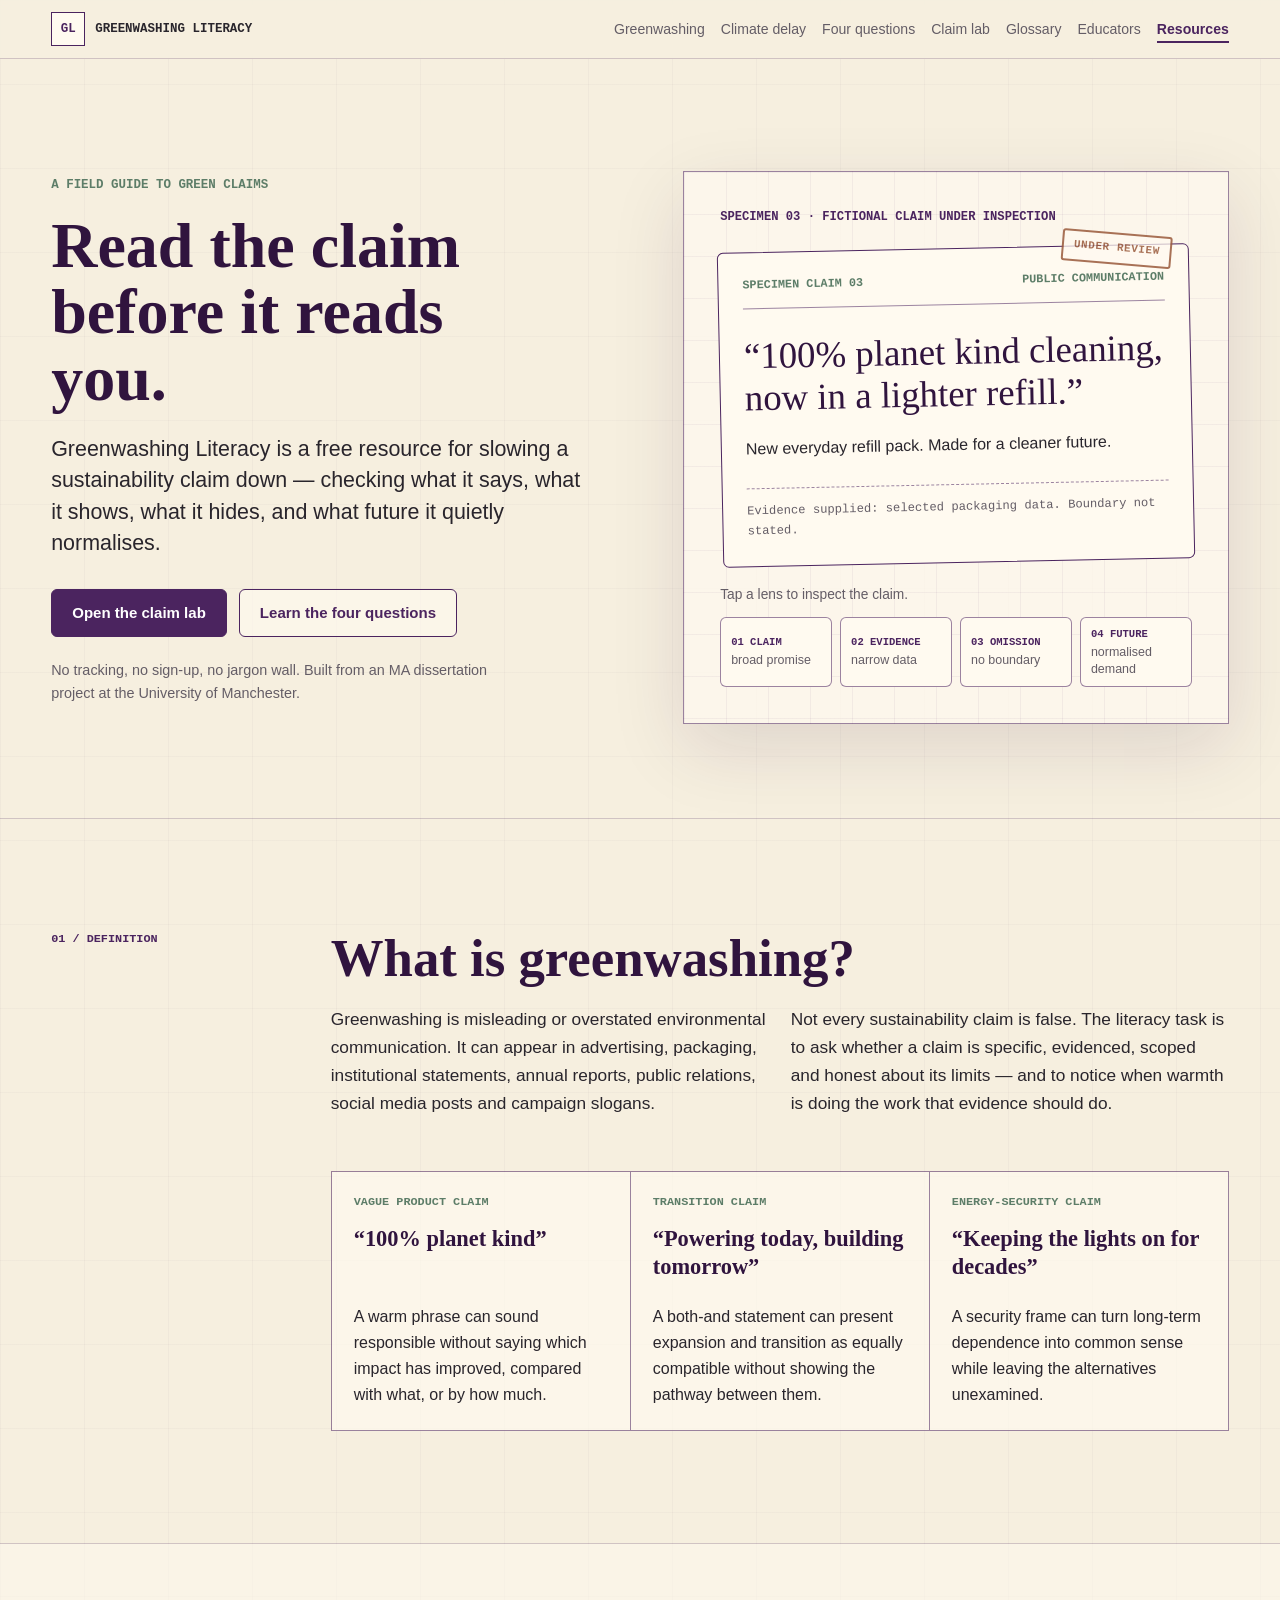
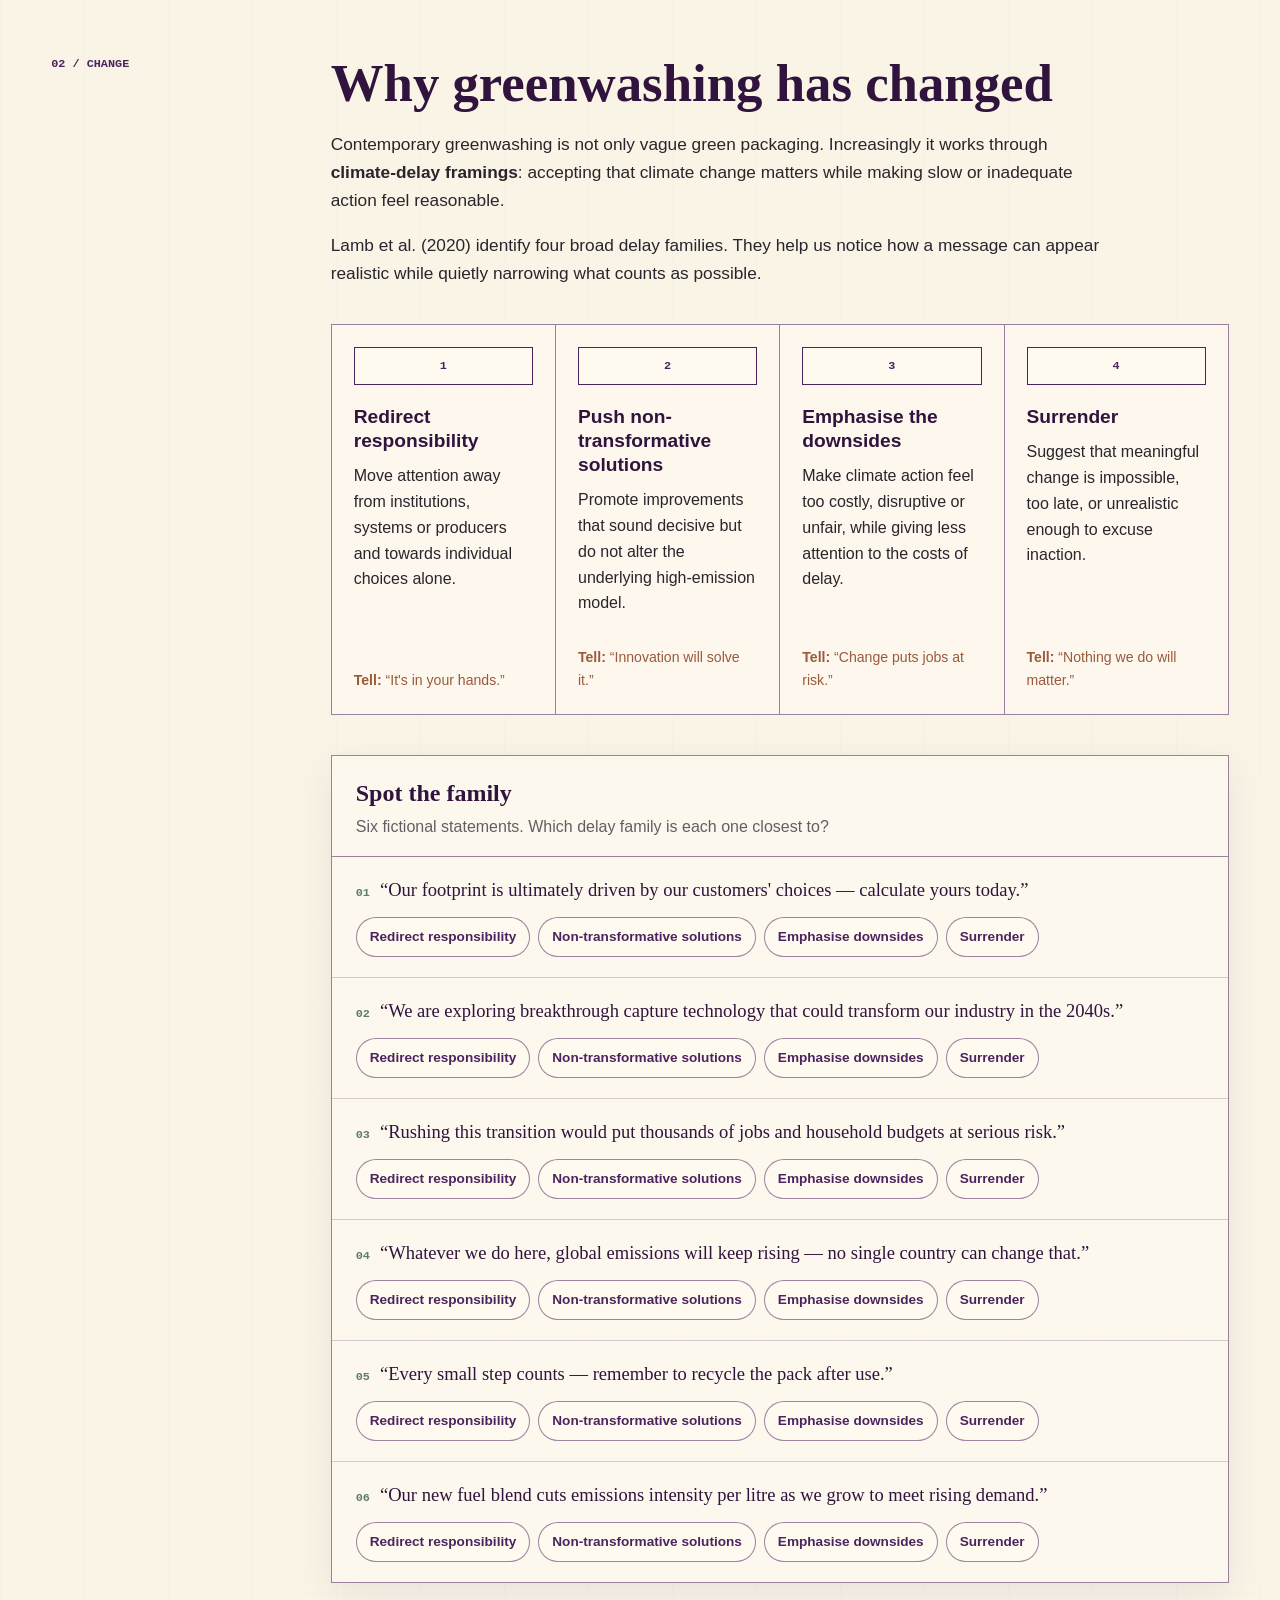
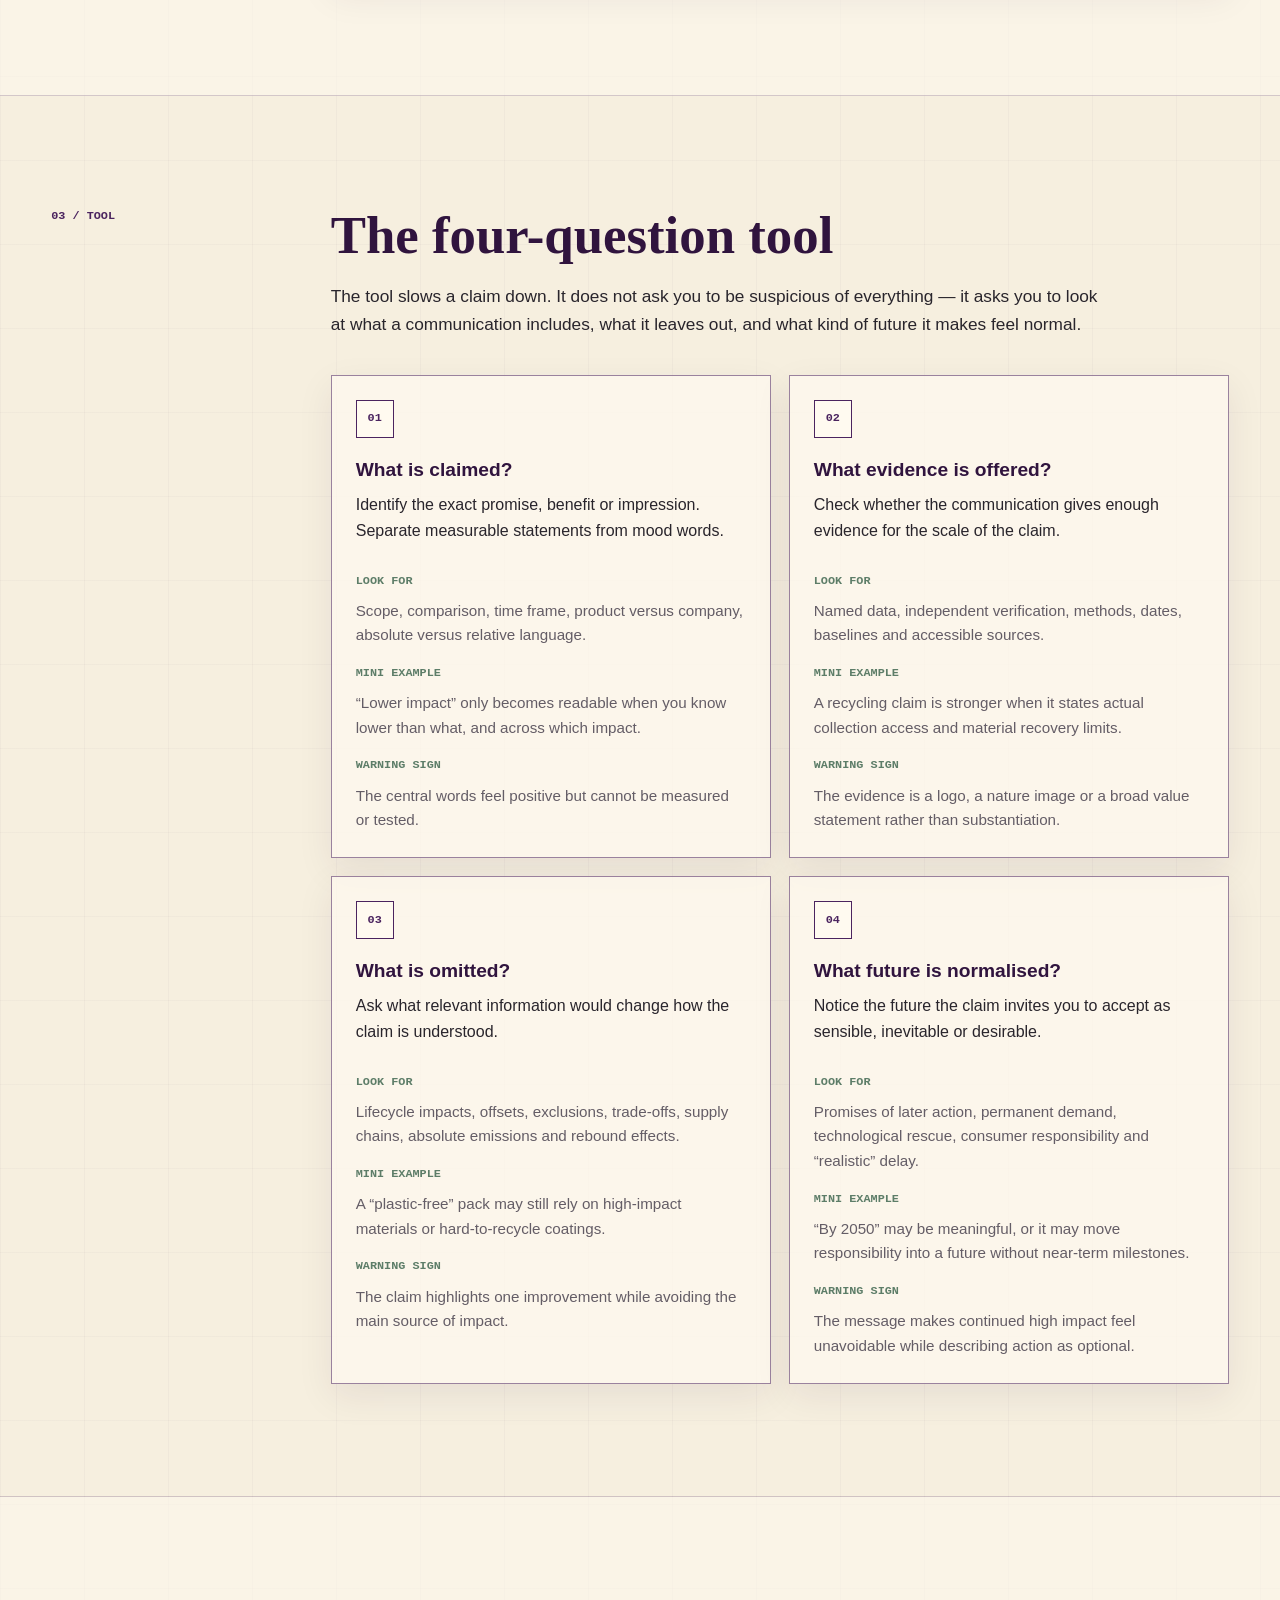
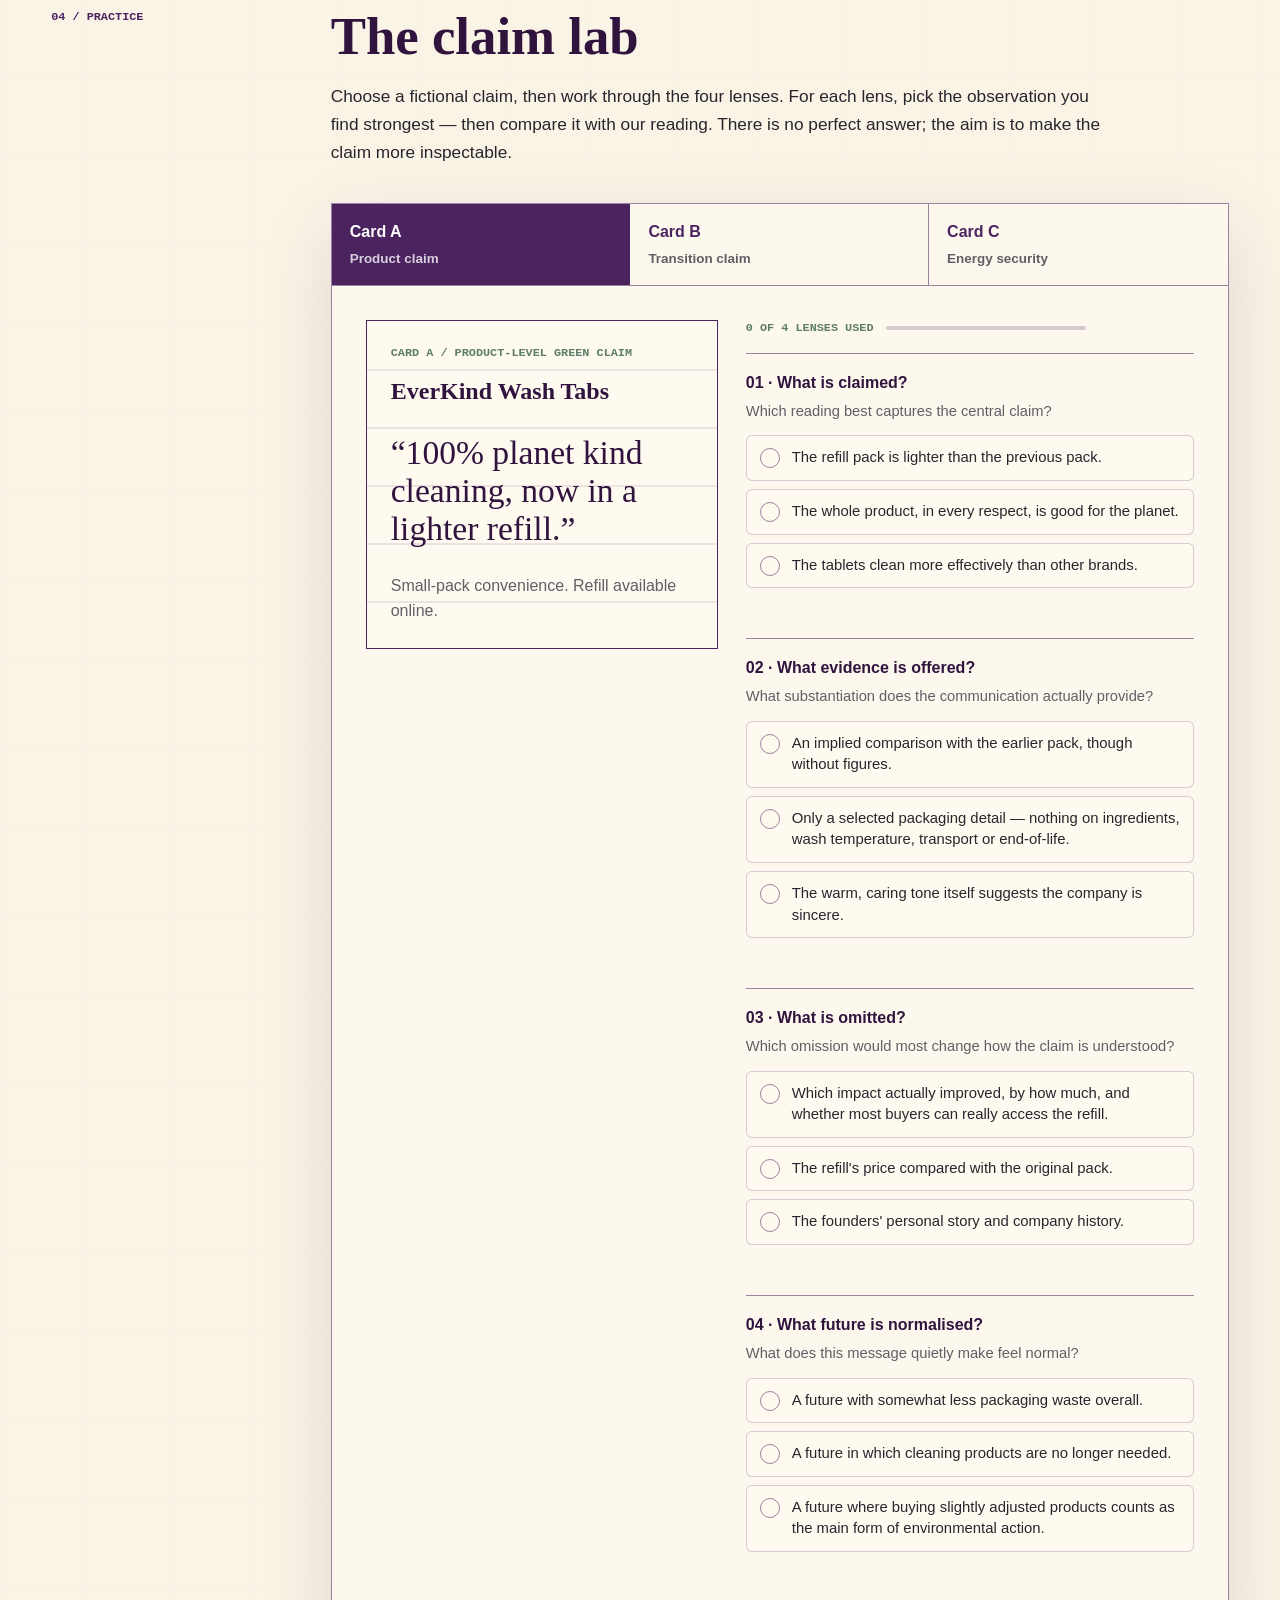
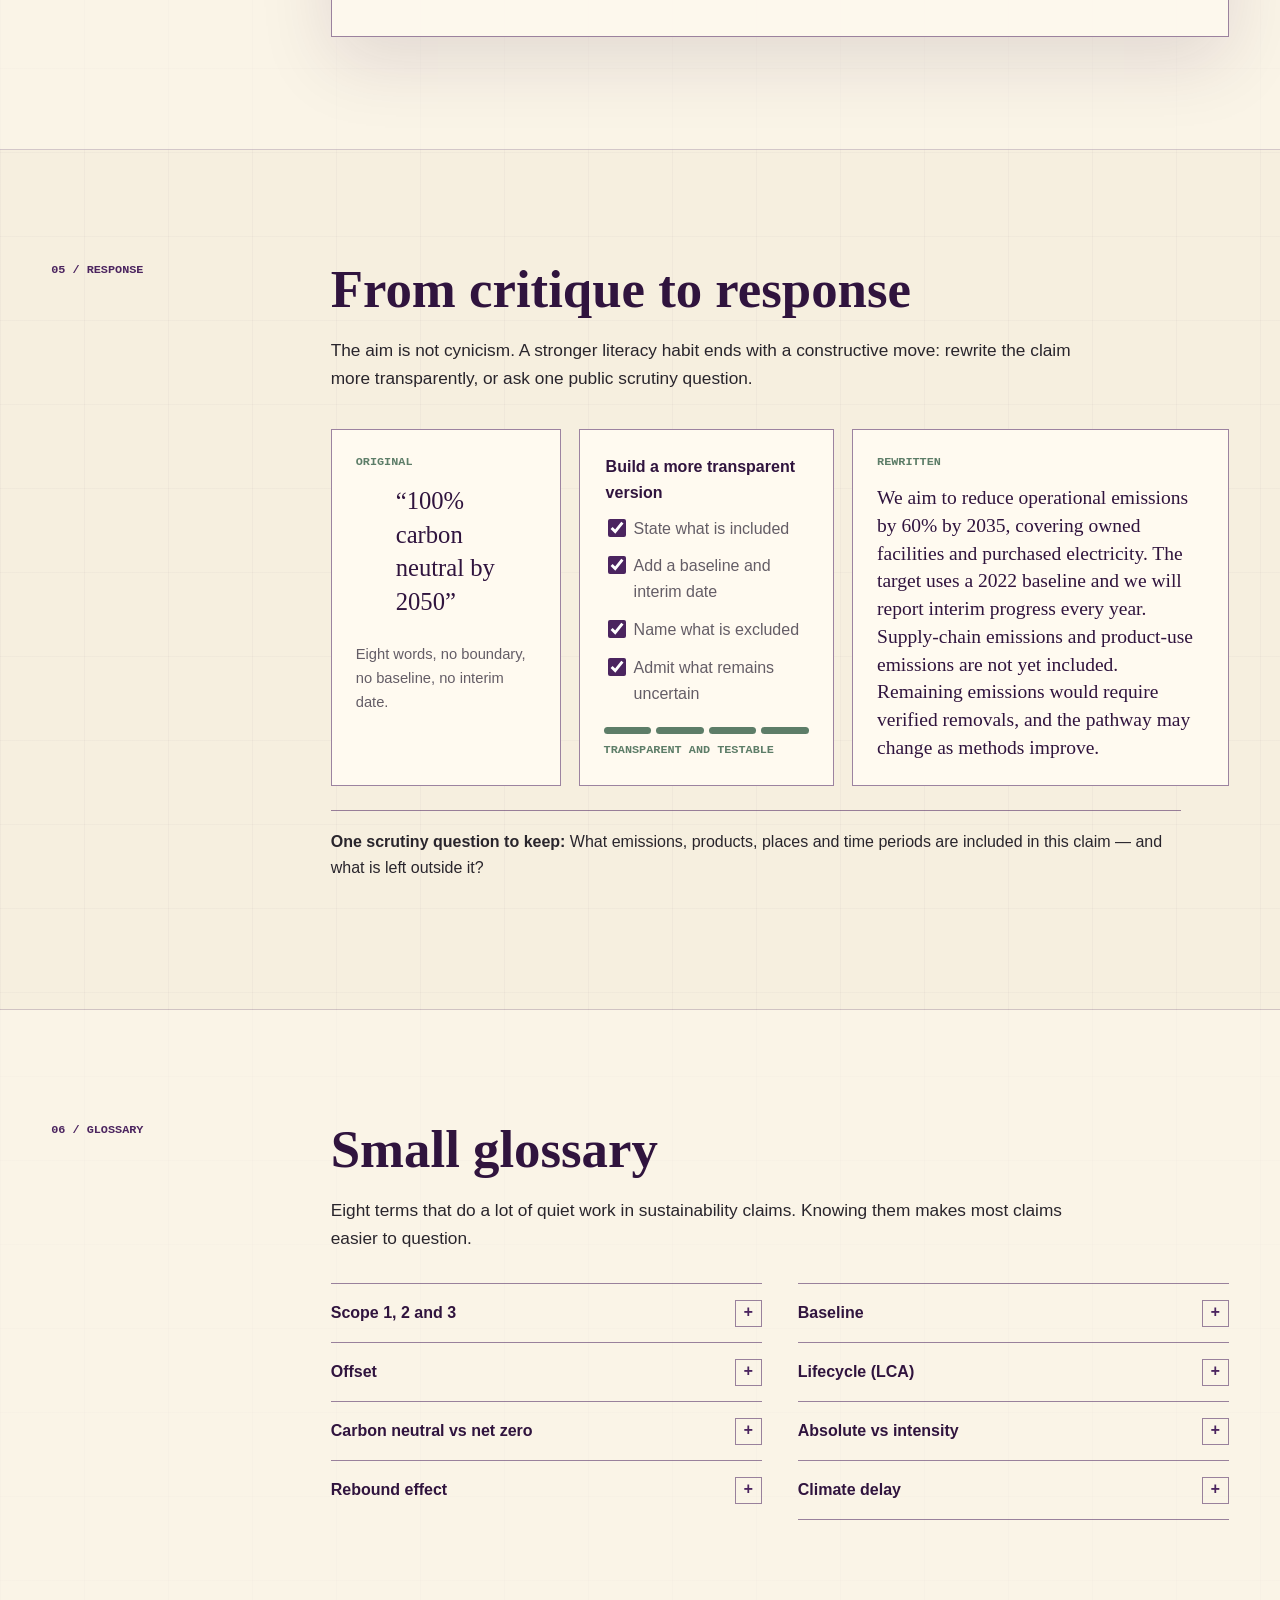
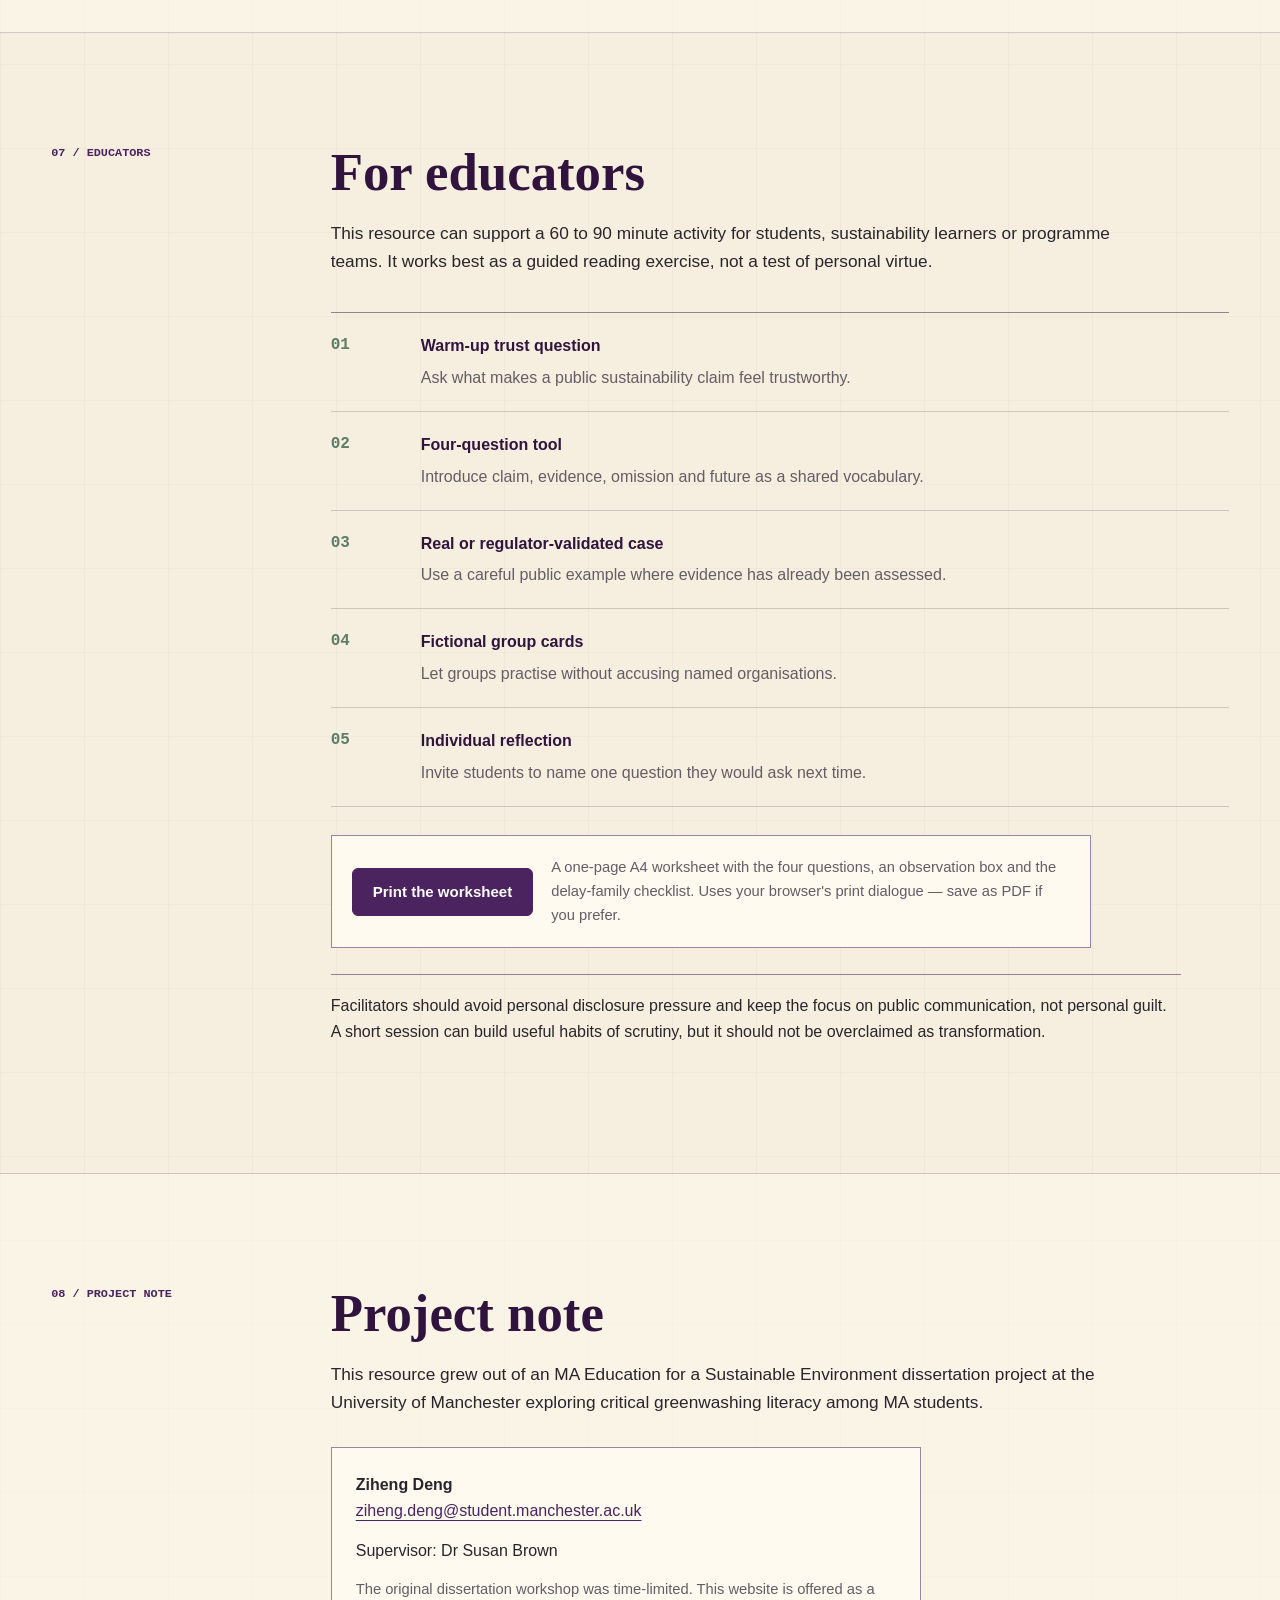
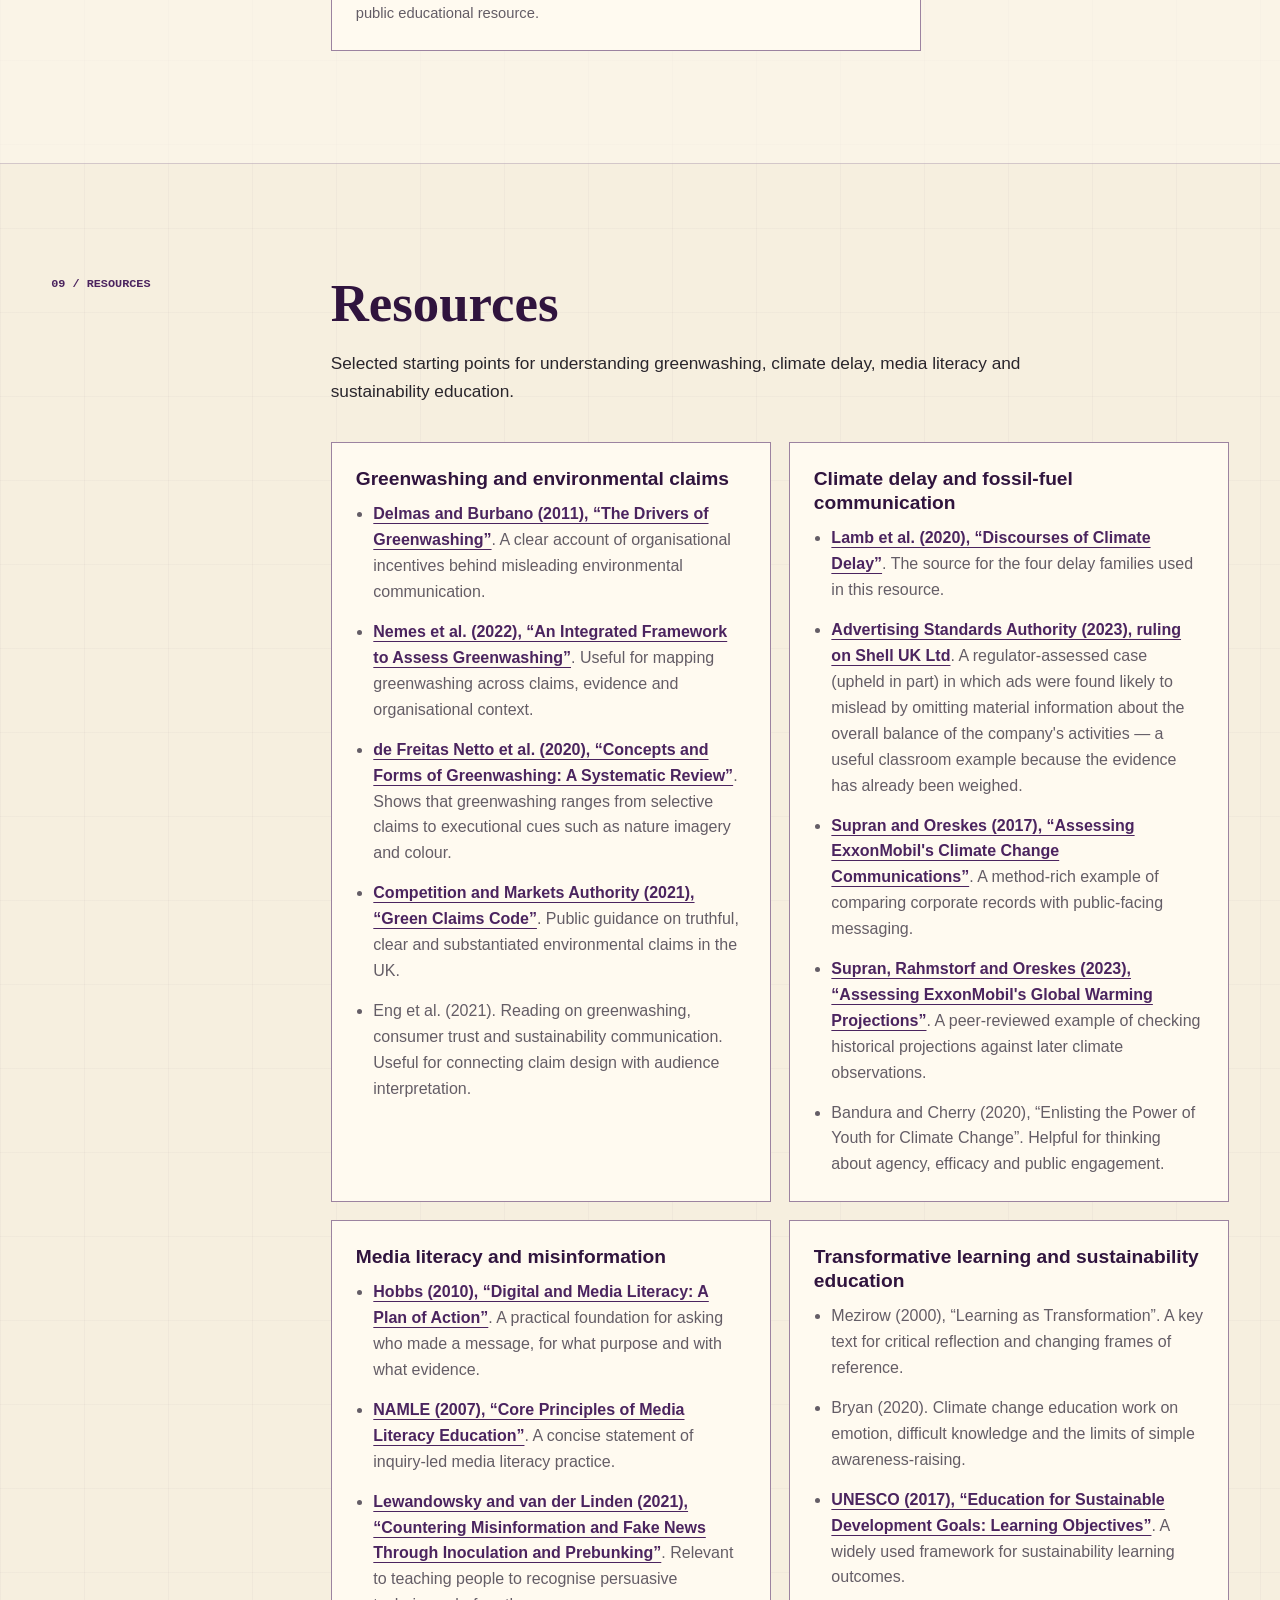
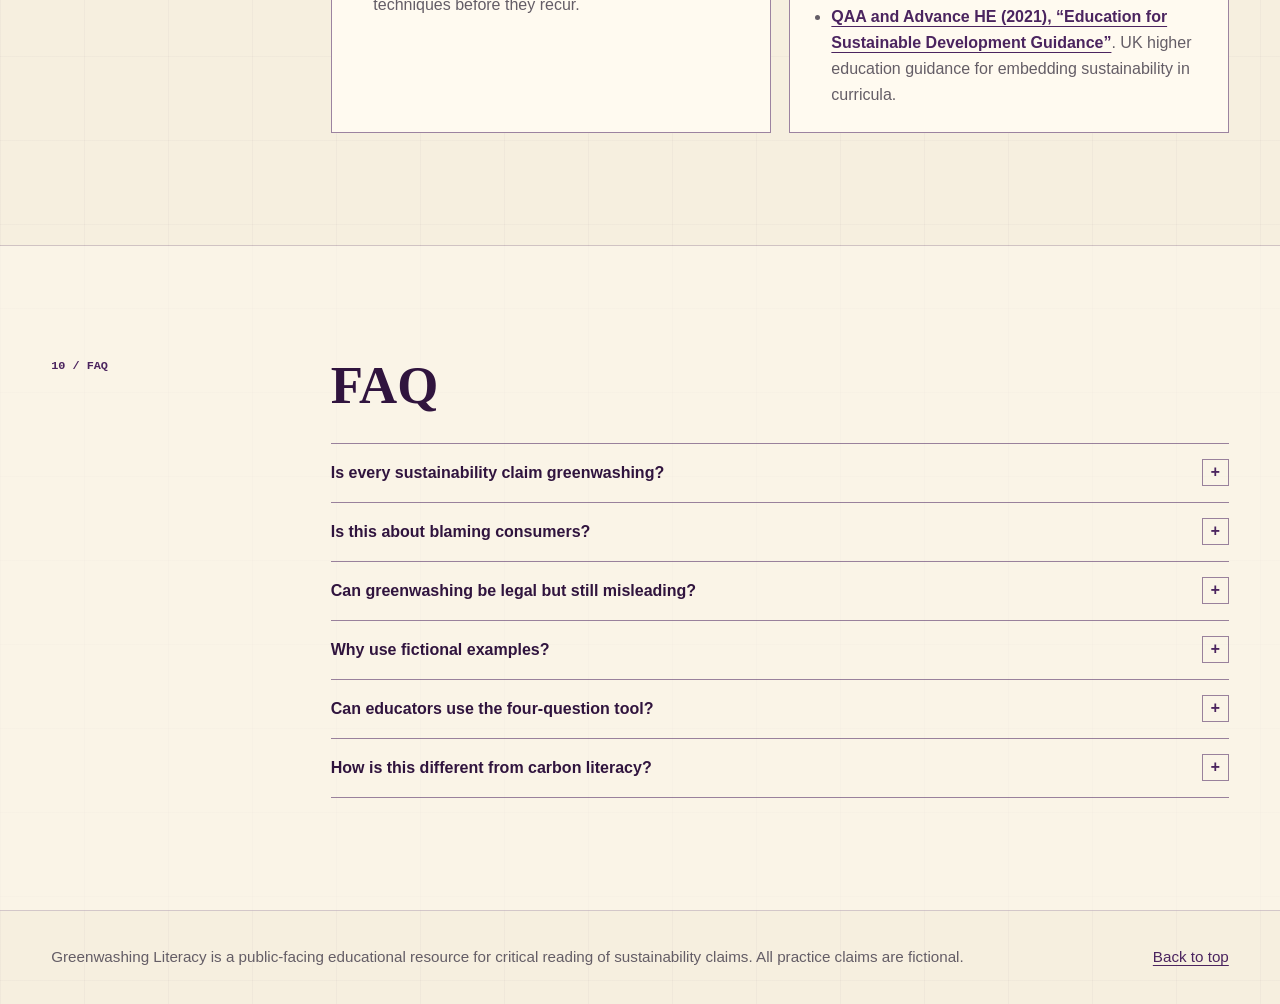
==== index.html @ 82f4976c "Fix workshop list layout; add ASA Shell case and review to resources; dissertation alignment notes" ====
<!DOCTYPE html>
<html lang="en-GB">
<head>
  <meta charset="utf-8">
  <meta name="viewport" content="width=device-width, initial-scale=1">
  <meta name="description" content="Greenwashing Literacy is a free educational resource for reading sustainability claims, climate-delay framings and green communication more critically.">
  <meta property="og:title" content="Greenwashing Literacy">
  <meta property="og:description" content="A practical way to read sustainability claims before they read you.">
  <meta property="og:type" content="website">
  <meta property="og:url" content="https://greenwashingliteracy.com">
  <meta name="theme-color" content="#f6efdf">
  <title>Greenwashing Literacy — read sustainability claims critically</title>
  <link rel="icon" href="data:image/svg+xml,%3Csvg xmlns=%22http://www.w3.org/2000/svg%22 viewBox=%220 0 64 64%22%3E%3Crect width=%2264%22 height=%2264%22 fill=%22%23fffaf0%22/%3E%3Crect x=%228%22 y=%228%22 width=%2248%22 height=%2248%22 fill=%22none%22 stroke=%22%234b245f%22 stroke-width=%224%22/%3E%3Ctext x=%2216%22 y=%2239%22 font-family=%22monospace%22 font-size=%2218%22 font-weight=%22700%22 fill=%22%234b245f%22%3EGL%3C/text%3E%3C/svg%3E">
  <link rel="stylesheet" href="styles.css?v=5">
  <script type="application/ld+json">
  {
    "@context": "https://schema.org",
    "@type": "WebSite",
    "name": "Greenwashing Literacy",
    "url": "https://greenwashingliteracy.com",
    "description": "A free educational resource for reading sustainability claims, climate-delay framings and green communication more critically.",
    "inLanguage": "en-GB"
  }
  </script>
</head>
<body>
  <a class="skip-link" href="#main">Skip to content</a>

  <header class="site-header" aria-label="Site header">
    <a class="brand" href="#top" aria-label="Greenwashing Literacy home">
      <span class="brand-mark" aria-hidden="true">GL</span>
      <span>Greenwashing Literacy</span>
    </a>
    <nav class="site-nav" aria-label="Primary navigation">
      <a href="#greenwashing" data-nav="greenwashing">Greenwashing</a>
      <a href="#delay" data-nav="delay">Climate delay</a>
      <a href="#tool" data-nav="tool">Four questions</a>
      <a href="#claim-lab" data-nav="claim-lab">Claim lab</a>
      <a href="#glossary" data-nav="glossary">Glossary</a>
      <a href="#educators" data-nav="educators">Educators</a>
      <a href="#resources" data-nav="resources">Resources</a>
    </nav>
  </header>

  <main id="main">

    <!-- ============ HERO ============ -->
    <section class="hero section-band" id="top" aria-labelledby="hero-title">
      <div class="hero-copy">
        <p class="hero-kicker">A field guide to green claims</p>
        <h1 id="hero-title">Read the claim before it reads you.</h1>
        <p class="hero-subheading">Greenwashing Literacy is a free resource for slowing a sustainability claim down — checking what it says, what it shows, what it hides, and what future it quietly normalises.</p>
        <div class="hero-actions" aria-label="Main actions">
          <a class="button button-primary" href="#claim-lab">Open the claim lab</a>
          <a class="button button-secondary" href="#tool">Learn the four questions</a>
        </div>
        <p class="hero-footnote">No tracking, no sign-up, no jargon wall. Built from an MA dissertation project at the University of Manchester.</p>
      </div>

      <figure class="evidence-desk" aria-labelledby="hero-visual-title">
        <figcaption id="hero-visual-title">Specimen 03 · fictional claim under inspection</figcaption>
        <div class="claim-specimen hero-specimen">
          <div class="specimen-topline">
            <span>Specimen claim 03</span>
            <span>Public communication</span>
          </div>
          <blockquote>&ldquo;<span class="spec-part" data-part="claim">100% planet kind</span> cleaning, now in a <span class="spec-part" data-part="evidence">lighter refill</span>.&rdquo;</blockquote>
          <p>New everyday refill pack. <span class="spec-part" data-part="future">Made for a cleaner future.</span></p>
          <div class="specimen-note"><span class="spec-part" data-part="omission">Evidence supplied: selected packaging data. Boundary not stated.</span></div>
          <span class="specimen-stamp" aria-hidden="true">Under review</span>
        </div>
        <div class="annotation-tray" role="group" aria-label="Inspect the specimen with the four lenses">
          <p class="tray-hint" id="tray-hint" aria-live="polite">Tap a lens to inspect the claim.</p>
          <div class="annotation-chips">
            <button type="button" class="chip chip-claim" data-lens="claim" aria-pressed="false"><span>01 Claim</span>broad promise</button>
            <button type="button" class="chip chip-evidence" data-lens="evidence" aria-pressed="false"><span>02 Evidence</span>narrow data</button>
            <button type="button" class="chip chip-omission" data-lens="omission" aria-pressed="false"><span>03 Omission</span>no boundary</button>
            <button type="button" class="chip chip-future" data-lens="future" aria-pressed="false"><span>04 Future</span>normalised demand</button>
          </div>
        </div>
      </figure>
    </section>

    <!-- ============ 01 DEFINITION ============ -->
    <section class="section-band" id="greenwashing" aria-labelledby="greenwashing-title">
      <div class="section-layout">
        <div class="section-kicker">01 / Definition</div>
        <div class="section-content">
          <h2 id="greenwashing-title" class="reveal">What is greenwashing?</h2>
          <div class="lead-grid reveal">
            <p>Greenwashing is misleading or overstated environmental communication. It can appear in advertising, packaging, institutional statements, annual reports, public relations, social media posts and campaign slogans.</p>
            <p>Not every sustainability claim is false. The literacy task is to ask whether a claim is specific, evidenced, scoped and honest about its limits — and to notice when warmth is doing the work that evidence should do.</p>
          </div>

          <div class="example-table reveal" aria-label="Short examples of sustainability claim types">
            <article>
              <p class="mono-label">Vague product claim</p>
              <h3>&ldquo;100% planet kind&rdquo;</h3>
              <p>A warm phrase can sound responsible without saying which impact has improved, compared with what, or by how much.</p>
            </article>
            <article>
              <p class="mono-label">Transition claim</p>
              <h3>&ldquo;Powering today, building tomorrow&rdquo;</h3>
              <p>A both-and statement can present expansion and transition as equally compatible without showing the pathway between them.</p>
            </article>
            <article>
              <p class="mono-label">Energy-security claim</p>
              <h3>&ldquo;Keeping the lights on for decades&rdquo;</h3>
              <p>A security frame can turn long-term dependence into common sense while leaving the alternatives unexamined.</p>
            </article>
          </div>
        </div>
      </div>
    </section>

    <!-- ============ 02 CLIMATE DELAY ============ -->
    <section class="section-band section-tinted" id="delay" aria-labelledby="delay-title">
      <div class="section-layout">
        <div class="section-kicker">02 / Change</div>
        <div class="section-content">
          <h2 id="delay-title" class="reveal">Why greenwashing has changed</h2>
          <p class="section-intro reveal">Contemporary greenwashing is not only vague green packaging. Increasingly it works through <strong>climate-delay framings</strong>: accepting that climate change matters while making slow or inadequate action feel reasonable.</p>
          <p class="section-intro reveal">Lamb et al. (2020) identify four broad delay families. They help us notice how a message can appear realistic while quietly narrowing what counts as possible.</p>

          <div class="delay-board reveal" aria-label="Four climate-delay families">
            <article>
              <span class="matrix-number">1</span>
              <h3>Redirect responsibility</h3>
              <p>Move attention away from institutions, systems or producers and towards individual choices alone.</p>
              <p class="delay-tell"><strong>Tell:</strong> &ldquo;It's in your hands.&rdquo;</p>
            </article>
            <article>
              <span class="matrix-number">2</span>
              <h3>Push non-transformative solutions</h3>
              <p>Promote improvements that sound decisive but do not alter the underlying high-emission model.</p>
              <p class="delay-tell"><strong>Tell:</strong> &ldquo;Innovation will solve it.&rdquo;</p>
            </article>
            <article>
              <span class="matrix-number">3</span>
              <h3>Emphasise the downsides</h3>
              <p>Make climate action feel too costly, disruptive or unfair, while giving less attention to the costs of delay.</p>
              <p class="delay-tell"><strong>Tell:</strong> &ldquo;Change puts jobs at risk.&rdquo;</p>
            </article>
            <article>
              <span class="matrix-number">4</span>
              <h3>Surrender</h3>
              <p>Suggest that meaningful change is impossible, too late, or unrealistic enough to excuse inaction.</p>
              <p class="delay-tell"><strong>Tell:</strong> &ldquo;Nothing we do will matter.&rdquo;</p>
            </article>
          </div>

          <div class="quiz-shell reveal" id="delay-quiz" aria-labelledby="quiz-title">
            <div class="quiz-head">
              <h3 id="quiz-title">Spot the family</h3>
              <p>Six fictional statements. Which delay family is each one closest to? <span class="quiz-score" data-quiz-score aria-live="polite"></span></p>
            </div>
            <div data-quiz-body></div>
          </div>
        </div>
      </div>
    </section>

    <!-- ============ 03 THE TOOL ============ -->
    <section class="section-band" id="tool" aria-labelledby="tool-title">
      <div class="section-layout">
        <div class="section-kicker">03 / Tool</div>
        <div class="section-content">
          <h2 id="tool-title" class="reveal">The four-question tool</h2>
          <p class="section-intro reveal">The tool slows a claim down. It does not ask you to be suspicious of everything — it asks you to look at what a communication includes, what it leaves out, and what kind of future it makes feel normal.</p>

          <div class="tool-board reveal">
            <article class="tool-card">
              <div class="tool-index">01</div>
              <h3>What is claimed?</h3>
              <p>Identify the exact promise, benefit or impression. Separate measurable statements from mood words.</p>
              <dl>
                <dt>Look for</dt>
                <dd>Scope, comparison, time frame, product versus company, absolute versus relative language.</dd>
                <dt>Mini example</dt>
                <dd>&ldquo;Lower impact&rdquo; only becomes readable when you know lower than what, and across which impact.</dd>
                <dt>Warning sign</dt>
                <dd>The central words feel positive but cannot be measured or tested.</dd>
              </dl>
            </article>
            <article class="tool-card">
              <div class="tool-index">02</div>
              <h3>What evidence is offered?</h3>
              <p>Check whether the communication gives enough evidence for the scale of the claim.</p>
              <dl>
                <dt>Look for</dt>
                <dd>Named data, independent verification, methods, dates, baselines and accessible sources.</dd>
                <dt>Mini example</dt>
                <dd>A recycling claim is stronger when it states actual collection access and material recovery limits.</dd>
                <dt>Warning sign</dt>
                <dd>The evidence is a logo, a nature image or a broad value statement rather than substantiation.</dd>
              </dl>
            </article>
            <article class="tool-card">
              <div class="tool-index">03</div>
              <h3>What is omitted?</h3>
              <p>Ask what relevant information would change how the claim is understood.</p>
              <dl>
                <dt>Look for</dt>
                <dd>Lifecycle impacts, offsets, exclusions, trade-offs, supply chains, absolute emissions and rebound effects.</dd>
                <dt>Mini example</dt>
                <dd>A &ldquo;plastic-free&rdquo; pack may still rely on high-impact materials or hard-to-recycle coatings.</dd>
                <dt>Warning sign</dt>
                <dd>The claim highlights one improvement while avoiding the main source of impact.</dd>
              </dl>
            </article>
            <article class="tool-card">
              <div class="tool-index">04</div>
              <h3>What future is normalised?</h3>
              <p>Notice the future the claim invites you to accept as sensible, inevitable or desirable.</p>
              <dl>
                <dt>Look for</dt>
                <dd>Promises of later action, permanent demand, technological rescue, consumer responsibility and &ldquo;realistic&rdquo; delay.</dd>
                <dt>Mini example</dt>
                <dd>&ldquo;By 2050&rdquo; may be meaningful, or it may move responsibility into a future without near-term milestones.</dd>
                <dt>Warning sign</dt>
                <dd>The message makes continued high impact feel unavoidable while describing action as optional.</dd>
              </dl>
            </article>
          </div>
        </div>
      </div>
    </section>

    <!-- ============ 04 CLAIM LAB ============ -->
    <section class="section-band section-tinted" id="claim-lab" aria-labelledby="lab-title">
      <div class="section-layout">
        <div class="section-kicker">04 / Practice</div>
        <div class="section-content">
          <h2 id="lab-title" class="reveal">The claim lab</h2>
          <p class="section-intro reveal">Choose a fictional claim, then work through the four lenses. For each lens, pick the observation you find strongest — then compare it with our reading. There is no perfect answer; the aim is to make the claim more inspectable.</p>

          <div class="lab-shell reveal" data-lab>
            <div class="lab-tabs" role="tablist" aria-label="Fictional claim cards" data-lab-tabs></div>
            <div data-lab-panels></div>
          </div>
          <noscript><p class="noscript-note">The interactive lab needs JavaScript. The four-question tool above works on any claim without it.</p></noscript>
        </div>
      </div>
    </section>

    <!-- ============ 05 RESPONSE ============ -->
    <section class="section-band" id="response" aria-labelledby="response-title">
      <div class="section-layout">
        <div class="section-kicker">05 / Response</div>
        <div class="section-content">
          <h2 id="response-title" class="reveal">From critique to response</h2>
          <p class="section-intro reveal">The aim is not cynicism. A stronger literacy habit ends with a constructive move: rewrite the claim more transparently, or ask one public scrutiny question.</p>

          <div class="rewrite-lab reveal">
            <div class="rewrite-original">
              <p class="mono-label">Original</p>
              <blockquote>&ldquo;100% carbon neutral by 2050&rdquo;</blockquote>
              <p class="small-text">Eight words, no boundary, no baseline, no interim date.</p>
            </div>
            <div class="rewrite-controls">
              <fieldset>
                <legend>Build a more transparent version</legend>
                <label><input type="checkbox" data-rewrite-part="scope" checked> State what is included</label>
                <label><input type="checkbox" data-rewrite-part="baseline" checked> Add a baseline and interim date</label>
                <label><input type="checkbox" data-rewrite-part="exclusions" checked> Name what is excluded</label>
                <label><input type="checkbox" data-rewrite-part="uncertainty" checked> Admit what remains uncertain</label>
              </fieldset>
              <div class="strength-meter" aria-hidden="true">
                <span data-meter-seg></span><span data-meter-seg></span><span data-meter-seg></span><span data-meter-seg></span>
              </div>
              <p class="strength-label" data-strength-label aria-live="polite"></p>
            </div>
            <div class="rewrite-output" aria-live="polite">
              <p class="mono-label">Rewritten</p>
              <p id="rewrite-output-text"></p>
            </div>
          </div>
          <p class="scrutiny-question reveal"><strong>One scrutiny question to keep:</strong> What emissions, products, places and time periods are included in this claim — and what is left outside it?</p>
        </div>
      </div>
    </section>

    <!-- ============ 06 GLOSSARY ============ -->
    <section class="section-band section-tinted" id="glossary" aria-labelledby="glossary-title">
      <div class="section-layout">
        <div class="section-kicker">06 / Glossary</div>
        <div class="section-content">
          <h2 id="glossary-title" class="reveal">Small glossary</h2>
          <p class="section-intro reveal">Eight terms that do a lot of quiet work in sustainability claims. Knowing them makes most claims easier to question.</p>
          <div class="glossary-grid reveal">
            <details>
              <summary>Scope 1, 2 and 3</summary>
              <p>Three boundaries for counting an organisation's emissions: direct emissions (1), purchased energy (2), and the value chain — suppliers, products in use, investments (3). Scope 3 is usually the largest and the most often excluded. Always ask which scopes a target covers.</p>
            </details>
            <details>
              <summary>Baseline</summary>
              <p>The reference year a reduction is measured against. &ldquo;50% less&rdquo; means little without one — a conveniently high baseline year can make modest progress look dramatic.</p>
            </details>
            <details>
              <summary>Offset</summary>
              <p>Paying for emission reductions or removals elsewhere — tree planting, renewable projects, capture — instead of reducing one's own emissions. Quality varies widely, and offsets inside a &ldquo;neutral&rdquo; claim often go unmentioned.</p>
            </details>
            <details>
              <summary>Lifecycle (LCA)</summary>
              <p>The full journey of a product: raw materials, manufacture, transport, use and disposal. A claim about one stage — say, packaging — may sit inside a lifecycle whose main impact lies elsewhere, such as the use phase.</p>
            </details>
            <details>
              <summary>Carbon neutral vs net zero</summary>
              <p>Often blurred. &ldquo;Carbon neutral&rdquo; frequently leans on offsets for a narrow boundary; &ldquo;net zero&rdquo; is meant to involve deep reductions first, with removals only for the residue. The words alone do not tell you which is happening.</p>
            </details>
            <details>
              <summary>Absolute vs intensity</summary>
              <p>An intensity measure (emissions per unit, per litre, per passenger) can fall while total emissions rise, if output grows. &ldquo;Cleaner than ever per product&rdquo; is compatible with a growing footprint.</p>
            </details>
            <details>
              <summary>Rebound effect</summary>
              <p>When an efficiency gain lowers cost and so increases consumption, eating part of the saving. Efficiency claims rarely mention it.</p>
            </details>
            <details>
              <summary>Climate delay</summary>
              <p>Discourse that accepts climate change is real while making inadequate action feel reasonable — by redirecting responsibility, pushing non-transformative fixes, stressing the downsides of action, or surrendering (Lamb et al., 2020).</p>
            </details>
          </div>
        </div>
      </div>
    </section>

    <!-- ============ 07 EDUCATORS ============ -->
    <section class="section-band" id="educators" aria-labelledby="educators-title">
      <div class="section-layout">
        <div class="section-kicker">07 / Educators</div>
        <div class="section-content">
          <h2 id="educators-title" class="reveal">For educators</h2>
          <p class="section-intro reveal">This resource can support a 60 to 90 minute activity for students, sustainability learners or programme teams. It works best as a guided reading exercise, not a test of personal virtue.</p>
          <ol class="workshop-list reveal">
            <li><span>Warm-up trust question</span><p>Ask what makes a public sustainability claim feel trustworthy.</p></li>
            <li><span>Four-question tool</span><p>Introduce claim, evidence, omission and future as a shared vocabulary.</p></li>
            <li><span>Real or regulator-validated case</span><p>Use a careful public example where evidence has already been assessed.</p></li>
            <li><span>Fictional group cards</span><p>Let groups practise without accusing named organisations.</p></li>
            <li><span>Individual reflection</span><p>Invite students to name one question they would ask next time.</p></li>
          </ol>
          <div class="educator-actions reveal">
            <button type="button" class="button button-primary" data-print-worksheet>Print the worksheet</button>
            <p class="small-text">A one-page A4 worksheet with the four questions, an observation box and the delay-family checklist. Uses your browser's print dialogue — save as PDF if you prefer.</p>
          </div>
          <p class="educator-note reveal">Facilitators should avoid personal disclosure pressure and keep the focus on public communication, not personal guilt. A short session can build useful habits of scrutiny, but it should not be overclaimed as transformation.</p>
        </div>
      </div>
    </section>

    <!-- ============ 08 PROJECT NOTE ============ -->
    <section class="section-band section-tinted" id="project-note" aria-labelledby="project-title">
      <div class="section-layout">
        <div class="section-kicker">08 / Project note</div>
        <div class="section-content">
          <h2 id="project-title" class="reveal">Project note</h2>
          <p class="section-intro reveal">This resource grew out of an MA Education for a Sustainable Environment dissertation project at the University of Manchester exploring critical greenwashing literacy among MA students.</p>
          <div class="project-card reveal" aria-label="Project contact">
            <p><strong>Ziheng Deng</strong><br><a href="mailto:ziheng.deng@student.manchester.ac.uk">ziheng.deng@student.manchester.ac.uk</a></p>
            <p>Supervisor: Dr Susan Brown</p>
            <p class="small-text">The original dissertation workshop was time-limited. This website is offered as a public educational resource.</p>
          </div>
        </div>
      </div>
    </section>

    <!-- ============ 09 RESOURCES ============ -->
    <section class="section-band" id="resources" aria-labelledby="resources-title">
      <div class="section-layout">
        <div class="section-kicker">09 / Resources</div>
        <div class="section-content">
          <h2 id="resources-title" class="reveal">Resources</h2>
          <p class="section-intro reveal">Selected starting points for understanding greenwashing, climate delay, media literacy and sustainability education.</p>

          <div class="resource-groups reveal">
            <article class="resource-group">
              <h3>Greenwashing and environmental claims</h3>
              <ul>
                <li><a href="https://doi.org/10.1525/cmr.2011.54.1.64">Delmas and Burbano (2011), &ldquo;The Drivers of Greenwashing&rdquo;</a>. A clear account of organisational incentives behind misleading environmental communication.</li>
                <li><a href="https://www.mdpi.com/2071-1050/14/8/4431">Nemes et al. (2022), &ldquo;An Integrated Framework to Assess Greenwashing&rdquo;</a>. Useful for mapping greenwashing across claims, evidence and organisational context.</li>
                <li><a href="https://doi.org/10.1186/s12302-020-0300-3">de Freitas Netto et al. (2020), &ldquo;Concepts and Forms of Greenwashing: A Systematic Review&rdquo;</a>. Shows that greenwashing ranges from selective claims to executional cues such as nature imagery and colour.</li>
                <li><a href="https://www.gov.uk/government/publications/green-claims-code-making-environmental-claims">Competition and Markets Authority (2021), &ldquo;Green Claims Code&rdquo;</a>. Public guidance on truthful, clear and substantiated environmental claims in the UK.</li>
                <li>Eng et al. (2021). Reading on greenwashing, consumer trust and sustainability communication. Useful for connecting claim design with audience interpretation.</li>
              </ul>
            </article>

            <article class="resource-group">
              <h3>Climate delay and fossil-fuel communication</h3>
              <ul>
                <li><a href="https://doi.org/10.1017/sus.2020.13">Lamb et al. (2020), &ldquo;Discourses of Climate Delay&rdquo;</a>. The source for the four delay families used in this resource.</li>
                <li><a href="https://www.asa.org.uk/rulings/shell-uk-ltd-g22-1170842-shell-uk-ltd.html">Advertising Standards Authority (2023), ruling on Shell UK Ltd</a>. A regulator-assessed case (upheld in part) in which ads were found likely to mislead by omitting material information about the overall balance of the company's activities &mdash; a useful classroom example because the evidence has already been weighed.</li>
                <li><a href="https://doi.org/10.1088/1748-9326/aa815f">Supran and Oreskes (2017), &ldquo;Assessing ExxonMobil's Climate Change Communications&rdquo;</a>. A method-rich example of comparing corporate records with public-facing messaging.</li>
                <li><a href="https://doi.org/10.1126/science.abk0063">Supran, Rahmstorf and Oreskes (2023), &ldquo;Assessing ExxonMobil's Global Warming Projections&rdquo;</a>. A peer-reviewed example of checking historical projections against later climate observations.</li>
                <li>Bandura and Cherry (2020), &ldquo;Enlisting the Power of Youth for Climate Change&rdquo;. Helpful for thinking about agency, efficacy and public engagement.</li>
              </ul>
            </article>

            <article class="resource-group">
              <h3>Media literacy and misinformation</h3>
              <ul>
                <li><a href="https://www.aspeninstitute.org/publications/digital-media-literacy-plan-action/">Hobbs (2010), &ldquo;Digital and Media Literacy: A Plan of Action&rdquo;</a>. A practical foundation for asking who made a message, for what purpose and with what evidence.</li>
                <li><a href="https://namle.org/resources/core-principles/">NAMLE (2007), &ldquo;Core Principles of Media Literacy Education&rdquo;</a>. A concise statement of inquiry-led media literacy practice.</li>
                <li><a href="https://doi.org/10.1080/10463283.2021.1876983">Lewandowsky and van der Linden (2021), &ldquo;Countering Misinformation and Fake News Through Inoculation and Prebunking&rdquo;</a>. Relevant to teaching people to recognise persuasive techniques before they recur.</li>
              </ul>
            </article>

            <article class="resource-group">
              <h3>Transformative learning and sustainability education</h3>
              <ul>
                <li>Mezirow (2000), &ldquo;Learning as Transformation&rdquo;. A key text for critical reflection and changing frames of reference.</li>
                <li>Bryan (2020). Climate change education work on emotion, difficult knowledge and the limits of simple awareness-raising.</li>
                <li><a href="https://unesdoc.unesco.org/ark:/48223/pf0000247444">UNESCO (2017), &ldquo;Education for Sustainable Development Goals: Learning Objectives&rdquo;</a>. A widely used framework for sustainability learning outcomes.</li>
                <li><a href="https://www.qaa.ac.uk/the-quality-code/education-for-sustainable-development">QAA and Advance HE (2021), &ldquo;Education for Sustainable Development Guidance&rdquo;</a>. UK higher education guidance for embedding sustainability in curricula.</li>
              </ul>
            </article>
          </div>
        </div>
      </div>
    </section>

    <!-- ============ 10 FAQ ============ -->
    <section class="section-band section-tinted" id="faq" aria-labelledby="faq-title">
      <div class="section-layout">
        <div class="section-kicker">10 / FAQ</div>
        <div class="section-content">
          <h2 id="faq-title" class="reveal">FAQ</h2>
          <div class="faq-list reveal">
            <details>
              <summary>Is every sustainability claim greenwashing?</summary>
              <p>No. Many claims are useful, specific and well evidenced. Greenwashing literacy helps readers distinguish stronger claims from vague, selective or overstated ones.</p>
            </details>
            <details>
              <summary>Is this about blaming consumers?</summary>
              <p>No. The focus is public communication. Consumers and students should not be made responsible for solving every sustainability problem alone.</p>
            </details>
            <details>
              <summary>Can greenwashing be legal but still misleading?</summary>
              <p>Sometimes a claim may avoid a clear legal breach while still giving an unbalanced impression. This resource is educational and does not provide legal advice.</p>
            </details>
            <details>
              <summary>Why use fictional examples?</summary>
              <p>Fictional examples let learners practise the method without turning a workshop into a debate about a named organisation. Real cases can be added when they are carefully sourced or regulator-validated.</p>
            </details>
            <details>
              <summary>Can educators use the four-question tool?</summary>
              <p>Yes. Educators can adapt it for short classroom activities, media analysis, sustainability modules or staff development sessions.</p>
            </details>
            <details>
              <summary>How is this different from carbon literacy?</summary>
              <p>Carbon literacy focuses on understanding carbon impacts and actions. Greenwashing literacy focuses on reading sustainability claims, climate-delay framings and evidence in public communication.</p>
            </details>
          </div>
        </div>
      </div>
    </section>
  </main>

  <footer class="site-footer">
    <p>Greenwashing Literacy is a public-facing educational resource for critical reading of sustainability claims. All practice claims are fictional.</p>
    <a href="#top">Back to top</a>
  </footer>

  <!-- ============ PRINT-ONLY WORKSHEET ============ -->
  <section class="worksheet" aria-hidden="true">
    <header class="ws-head">
      <h1>Greenwashing Literacy — claim worksheet</h1>
      <p>greenwashingliteracy.com · one claim, four questions</p>
    </header>
    <div class="ws-claimbox">
      <p class="ws-label">The claim (copy the exact wording, and where you saw it)</p>
    </div>
    <ol class="ws-questions">
      <li><strong>What is claimed?</strong> Separate measurable statements from mood words.</li>
      <li><strong>What evidence is offered?</strong> Data, dates, baselines, verification — or imagery and tone?</li>
      <li><strong>What is omitted?</strong> What information would change how this claim is understood?</li>
      <li><strong>What future is normalised?</strong> What does this message make feel sensible or inevitable?</li>
    </ol>
    <div class="ws-delay">
      <p class="ws-label">Possible climate-delay family (tick any that fit)</p>
      <p>☐ Redirect responsibility&emsp;☐ Non-transformative solutions&emsp;☐ Emphasise downsides of action&emsp;☐ Surrender</p>
    </div>
    <div class="ws-rewrite">
      <p class="ws-label">Rewrite the claim more transparently, or write one public scrutiny question</p>
    </div>
    <footer class="ws-foot">
      <p>From an MA Education for a Sustainable Environment dissertation project, University of Manchester. Practice claims should be fictional unless a case is regulator-validated.</p>
    </footer>
  </section>

  <script src="script.js?v=3"></script>
</body>
</html>
---- styles.css ----
/* Greenwashing Literacy visual system — "forensic clarity".
   Start with the root variables when changing colour, spacing or type. */
:root {
  --paper: #f6efdf;
  --paper-deep: #eadfc8;
  --surface: #fffaf0;
  --surface-cool: #eef3e8;
  --ink: #29252c;
  --muted: #645d66;
  --purple: #4b245f;
  --purple-ink: #30143e;
  --sage: #5d7d68;
  --sage-ink: #2f5340;
  --rust: #9a5a3c;
  --line: rgba(75, 36, 95, 0.22);
  --line-strong: rgba(75, 36, 95, 0.55);
  --focus: #176d87;
  --shadow: 0 24px 70px rgba(48, 20, 62, 0.12);
  --shadow-soft: 0 12px 34px rgba(48, 20, 62, 0.08);
  --max-width: 1200px;
  --gutter: clamp(20px, 4vw, 58px);
  --section-y: clamp(64px, 9vw, 112px);
  --radius: 6px;
  --serif: Georgia, "Times New Roman", serif;
  --mono: ui-monospace, SFMono-Regular, Menlo, Consolas, monospace;
}

*,
*::before,
*::after {
  box-sizing: border-box;
}

html {
  scroll-behavior: smooth;
  scroll-padding-top: 76px;
  overflow-x: clip;
}

body {
  margin: 0;
  overflow-x: clip;
  background:
    linear-gradient(90deg, rgba(75, 36, 95, 0.035) 1px, transparent 1px) 0 0 / 84px 84px,
    linear-gradient(180deg, rgba(75, 36, 95, 0.03) 1px, transparent 1px) 0 0 / 84px 84px,
    var(--paper);
  color: var(--ink);
  font-family: -apple-system, BlinkMacSystemFont, "Segoe UI", sans-serif;
  font-size: 16px;
  line-height: 1.62;
  text-rendering: optimizeLegibility;
}

::selection {
  background: var(--sage);
  color: #fff;
}

button,
input,
textarea,
select {
  font: inherit;
}

button,
a,
label,
summary {
  touch-action: manipulation;
}

a {
  color: var(--purple);
  text-decoration-thickness: 1px;
  text-underline-offset: 0.22em;
}

a:hover {
  color: var(--purple-ink);
}

button:focus-visible,
a:focus-visible,
summary:focus-visible,
input:focus-visible {
  outline: 3px solid var(--focus);
  outline-offset: 3px;
}

.sr-only {
  position: absolute;
  width: 1px;
  height: 1px;
  padding: 0;
  overflow: hidden;
  clip: rect(0, 0, 0, 0);
  white-space: nowrap;
  border: 0;
}

.skip-link {
  position: absolute;
  top: 12px;
  left: 12px;
  z-index: 30;
  transform: translateY(-180%);
  background: var(--purple);
  color: #fff;
  padding: 10px 14px;
  border-radius: var(--radius);
  transition: transform 0.15s ease;
}

.skip-link:focus {
  transform: translateY(0);
}

/* ============ Header ============ */
.site-header {
  position: sticky;
  top: 0;
  z-index: 20;
  display: flex;
  align-items: center;
  justify-content: space-between;
  gap: 24px;
  width: 100%;
  padding: 12px var(--gutter);
  border-bottom: 1px solid var(--line);
  background: rgba(246, 239, 223, 0.92);
  backdrop-filter: blur(14px);
  -webkit-backdrop-filter: blur(14px);
}

.brand {
  display: inline-flex;
  align-items: center;
  gap: 10px;
  color: var(--ink);
  font-family: var(--mono);
  font-size: 0.78rem;
  font-weight: 800;
  text-transform: uppercase;
  text-decoration: none;
  white-space: nowrap;
}

.brand-mark {
  display: grid;
  place-items: center;
  width: 34px;
  height: 34px;
  border: 1px solid var(--purple);
  background: var(--surface);
  color: var(--purple);
}

.site-nav {
  display: flex;
  justify-content: flex-end;
  flex-wrap: wrap;
  gap: 4px 16px;
}

.site-nav a {
  position: relative;
  padding: 3px 0;
  color: var(--muted);
  font-size: 0.88rem;
  text-decoration: none;
}

.site-nav a::after {
  content: "";
  position: absolute;
  left: 0;
  right: 100%;
  bottom: 0;
  height: 2px;
  background: var(--purple);
  transition: right 0.2s ease;
}

.site-nav a:hover {
  color: var(--purple);
}

.site-nav a:hover::after,
.site-nav a.is-current::after {
  right: 0;
}

.site-nav a.is-current {
  color: var(--purple);
  font-weight: 700;
}

/* ============ Shared section chrome ============ */
.section-band {
  border-bottom: 1px solid var(--line);
}

.section-tinted {
  background: rgba(255, 250, 240, 0.52);
}

.section-layout {
  display: grid;
  grid-template-columns: minmax(150px, 0.24fr) minmax(0, 1fr);
  gap: clamp(26px, 5vw, 72px);
  max-width: calc(var(--max-width) + (var(--gutter) * 2));
  margin: 0 auto;
  padding: var(--section-y) var(--gutter);
}

.section-kicker {
  position: sticky;
  top: 88px;
  align-self: start;
  color: var(--purple);
}

.section-content {
  min-width: 0;
  max-width: 950px;
}

h1,
h2,
h3,
p,
blockquote,
figure {
  margin-top: 0;
}

h1,
h2 {
  color: var(--purple-ink);
  font-family: var(--serif);
  font-weight: 650;
}

h1 {
  margin-bottom: 22px;
  font-size: clamp(2.7rem, 5vw, 4.2rem);
  line-height: 1.04;
  max-width: 16ch;
}

h2 {
  margin-bottom: 20px;
  font-size: clamp(2.1rem, 4.2vw, 3.3rem);
  line-height: 1.04;
}

h3 {
  margin-bottom: 10px;
  color: var(--purple-ink);
  font-size: clamp(1.08rem, 1.5vw, 1.26rem);
  line-height: 1.25;
}

.section-intro,
.lead-grid p {
  max-width: 780px;
  color: var(--ink);
  font-size: 1.08rem;
}

.lead-grid {
  display: grid;
  grid-template-columns: minmax(0, 1fr) minmax(0, 1fr);
  gap: 22px;
}

.question-rail span,
.section-kicker,
.mono-label,
.matrix-number,
.tool-index,
.specimen-topline,
.lab-progress,
.ws-label,
.quiz-score,
.strength-label {
  font-family: var(--mono);
  font-size: 0.74rem;
  font-weight: 850;
  line-height: 1.4;
  text-transform: uppercase;
}

.mono-label {
  margin-bottom: 14px;
  color: var(--sage);
}

/* ============ Scroll reveal ============ */
.reveal {
  opacity: 0;
  transform: translateY(18px);
  transition: opacity 0.55s ease, transform 0.55s ease;
}

.reveal.is-visible {
  opacity: 1;
  transform: none;
}

html.no-observer .reveal,
html.no-js .reveal {
  opacity: 1;
  transform: none;
}

/* ============ Hero ============ */
.hero {
  display: grid;
  grid-template-columns: minmax(0, 1.02fr) minmax(380px, 0.98fr);
  align-items: center;
  gap: clamp(34px, 5vw, 70px);
  max-width: calc(var(--max-width) + (var(--gutter) * 2));
  min-height: min(760px, calc(100vh - 62px));
  margin: 0 auto;
  padding: clamp(48px, 7vw, 96px) var(--gutter) clamp(40px, 6vw, 72px);
}

.hero-copy {
  min-width: 0;
  max-width: 600px;
}

.hero-kicker {
  margin-bottom: 18px;
  color: var(--sage);
  font-family: var(--mono);
  font-size: 0.78rem;
  font-weight: 850;
  text-transform: uppercase;
}

.hero-subheading {
  max-width: 540px;
  margin-bottom: 30px;
  font-size: clamp(1.12rem, 1.9vw, 1.34rem);
  line-height: 1.45;
}

.hero-actions {
  display: flex;
  flex-wrap: wrap;
  gap: 12px;
  margin-bottom: 22px;
}

.hero-footnote {
  max-width: 480px;
  color: var(--muted);
  font-size: 0.9rem;
}

.button {
  display: inline-flex;
  align-items: center;
  justify-content: center;
  min-height: 46px;
  padding: 11px 20px;
  border: 1px solid var(--purple);
  border-radius: var(--radius);
  font-size: 0.94rem;
  font-weight: 800;
  text-decoration: none;
  cursor: pointer;
  transition: transform 0.12s ease, box-shadow 0.12s ease, background 0.12s ease;
}

.button:hover {
  transform: translateY(-1px);
  box-shadow: var(--shadow-soft);
}

.button:active {
  transform: translateY(0);
}

.button-primary {
  background: var(--purple);
  color: #fff;
}

.button-primary:hover {
  background: var(--purple-ink);
  color: #fff;
}

.button-secondary {
  background: rgba(255, 250, 240, 0.62);
  color: var(--purple);
}

.button-secondary:hover {
  background: var(--surface);
}

/* Hero evidence desk */
.evidence-desk {
  position: relative;
  min-width: 0;
  margin: 0;
  padding: clamp(22px, 3.4vw, 36px);
  border: 1px solid var(--line-strong);
  background:
    linear-gradient(90deg, rgba(75, 36, 95, 0.055) 1px, transparent 1px) 0 0 / 42px 42px,
    linear-gradient(180deg, rgba(75, 36, 95, 0.05) 1px, transparent 1px) 0 0 / 42px 42px,
    rgba(255, 250, 240, 0.72);
  box-shadow: var(--shadow);
}

.evidence-desk figcaption {
  margin-bottom: 20px;
  color: var(--purple);
  font-family: var(--mono);
  font-size: 0.76rem;
  font-weight: 850;
  text-transform: uppercase;
}

.claim-specimen {
  position: relative;
  border: 1px solid var(--purple);
  border-radius: var(--radius);
  background: var(--surface);
}

.hero-specimen {
  padding: 24px;
  transform: rotate(-1.2deg);
  transition: transform 0.3s ease;
}

.evidence-desk:hover .hero-specimen {
  transform: rotate(-0.4deg);
}

.specimen-topline {
  display: flex;
  justify-content: space-between;
  gap: 18px;
  padding-bottom: 14px;
  border-bottom: 1px solid var(--line-strong);
  color: var(--sage);
}

.claim-specimen blockquote {
  margin: 26px 0 18px;
  color: var(--purple-ink);
  font-family: var(--serif);
  font-size: clamp(1.55rem, 3.4vw, 2.3rem);
  line-height: 1.14;
}

.specimen-note {
  margin-top: 26px;
  padding-top: 13px;
  border-top: 1px dashed var(--line-strong);
  color: var(--muted);
  font-family: var(--mono);
  font-size: 0.76rem;
}

.specimen-stamp {
  position: absolute;
  top: -13px;
  right: 16px;
  padding: 5px 10px;
  border: 2px solid var(--rust);
  border-radius: 3px;
  color: var(--rust);
  font-family: var(--mono);
  font-size: 0.68rem;
  font-weight: 850;
  letter-spacing: 0.06em;
  text-transform: uppercase;
  transform: rotate(6deg);
  opacity: 0.85;
  background: rgba(255, 250, 240, 0.85);
}

/* Interactive specimen parts */
.spec-part {
  border-radius: 2px;
  transition: background 0.2s ease, box-shadow 0.2s ease;
}

.spec-part.is-lit[data-part="claim"] {
  background: rgba(75, 36, 95, 0.14);
  box-shadow: 0 2px 0 var(--purple);
}

.spec-part.is-lit[data-part="evidence"] {
  background: rgba(93, 125, 104, 0.2);
  box-shadow: 0 2px 0 var(--sage);
}

.spec-part.is-lit[data-part="omission"] {
  background: rgba(154, 90, 60, 0.16);
  box-shadow: 0 2px 0 var(--rust);
}

.spec-part.is-lit[data-part="future"] {
  background: rgba(23, 109, 135, 0.13);
  box-shadow: 0 2px 0 var(--focus);
}

.annotation-tray {
  margin-top: 22px;
}

.tray-hint {
  margin: 0 0 10px;
  color: var(--muted);
  font-size: 0.86rem;
  min-height: 1.4em;
}

.annotation-chips {
  display: grid;
  grid-template-columns: repeat(4, minmax(0, 1fr));
  gap: 8px;
}

.chip {
  padding: 10px 10px 9px;
  border: 1px solid var(--line-strong);
  border-radius: var(--radius);
  background: var(--surface);
  color: var(--muted);
  cursor: pointer;
  font-size: 0.78rem;
  line-height: 1.3;
  text-align: left;
  transition: border-color 0.15s ease, background 0.15s ease, transform 0.12s ease;
}

.chip span {
  display: block;
  margin-bottom: 3px;
  font-family: var(--mono);
  font-size: 0.66rem;
  font-weight: 850;
  text-transform: uppercase;
  color: var(--purple);
}

.chip:hover {
  transform: translateY(-1px);
  border-color: var(--purple);
}

.chip[aria-pressed="true"] {
  background: var(--purple);
  border-color: var(--purple);
  color: rgba(255, 255, 255, 0.85);
}

.chip[aria-pressed="true"] span {
  color: #fff;
}

/* ============ Example table ============ */
.example-table {
  display: grid;
  grid-template-columns: repeat(3, minmax(0, 1fr));
  margin-top: 36px;
  border-top: 1px solid var(--line-strong);
  border-left: 1px solid var(--line-strong);
}

.example-table article {
  padding: 22px;
  border-right: 1px solid var(--line-strong);
  border-bottom: 1px solid var(--line-strong);
  background: rgba(255, 250, 240, 0.66);
  transition: background 0.2s ease;
}

.example-table article:hover {
  background: var(--surface);
}

.example-table h3 {
  min-height: 3.1em;
  font-family: var(--serif);
  font-size: 1.4rem;
}

.example-table p:last-child,
.delay-board p:last-child,
.tool-card p:last-child,
.project-card p:last-child,
.resource-group li:last-child {
  margin-bottom: 0;
}

/* ============ Delay board ============ */
.delay-board {
  display: grid;
  grid-template-columns: repeat(4, minmax(0, 1fr));
  margin-top: 36px;
  border-top: 1px solid var(--line-strong);
  border-left: 1px solid var(--line-strong);
}

.delay-board article {
  display: flex;
  flex-direction: column;
  padding: 22px;
  border-right: 1px solid var(--line-strong);
  border-bottom: 1px solid var(--line-strong);
  background: rgba(255, 250, 240, 0.62);
  transition: background 0.2s ease;
}

.delay-board article:hover {
  background: var(--surface);
}

.delay-tell {
  margin-top: auto;
  padding-top: 14px;
  color: var(--rust);
  font-size: 0.88rem;
}

.matrix-number,
.tool-index {
  display: inline-grid;
  place-items: center;
  min-width: 38px;
  height: 38px;
  margin-bottom: 20px;
  border: 1px solid var(--purple);
  color: var(--purple);
  background: var(--surface);
}

/* ============ Quiz ============ */
.quiz-shell {
  margin-top: 40px;
  border: 1px solid var(--line-strong);
  background: rgba(255, 250, 240, 0.72);
  box-shadow: var(--shadow-soft);
}

.quiz-head {
  padding: 22px 24px 16px;
  border-bottom: 1px solid var(--line-strong);
}

.quiz-head h3 {
  margin-bottom: 6px;
  font-family: var(--serif);
  font-size: 1.5rem;
}

.quiz-head p {
  margin: 0;
  color: var(--muted);
}

.quiz-score {
  color: var(--sage);
  white-space: nowrap;
}

.quiz-item {
  padding: 20px 24px;
  border-bottom: 1px solid var(--line);
}

.quiz-item:last-child {
  border-bottom: 0;
}

.quiz-statement {
  margin-bottom: 14px;
  color: var(--purple-ink);
  font-family: var(--serif);
  font-size: 1.16rem;
  line-height: 1.4;
}

.quiz-statement .qnum {
  margin-right: 10px;
  color: var(--sage);
  font-family: var(--mono);
  font-size: 0.74rem;
  font-weight: 850;
}

.quiz-options {
  display: flex;
  flex-wrap: wrap;
  gap: 8px;
}

.quiz-option {
  padding: 8px 13px;
  border: 1px solid var(--line-strong);
  border-radius: 99px;
  background: var(--surface);
  color: var(--purple);
  cursor: pointer;
  font-size: 0.85rem;
  font-weight: 700;
  transition: background 0.12s ease, border-color 0.12s ease, transform 0.12s ease;
}

.quiz-option:hover:not(:disabled) {
  transform: translateY(-1px);
  border-color: var(--purple);
}

.quiz-option:disabled {
  cursor: default;
  opacity: 0.55;
}

.quiz-option.is-correct {
  background: var(--sage);
  border-color: var(--sage-ink);
  color: #fff;
  opacity: 1;
}

.quiz-option.is-wrong {
  background: rgba(154, 90, 60, 0.14);
  border-color: var(--rust);
  color: var(--rust);
  opacity: 1;
}

.quiz-feedback {
  margin: 12px 0 0;
  padding-left: 14px;
  border-left: 3px solid var(--sage);
  color: var(--muted);
  font-size: 0.93rem;
}

.quiz-feedback.is-wrong {
  border-left-color: var(--rust);
}

.quiz-reset {
  margin: 18px 24px 22px;
}

/* ============ Tool board ============ */
.tool-board {
  display: grid;
  grid-template-columns: repeat(2, minmax(0, 1fr));
  gap: 18px;
  margin-top: 36px;
}

.tool-card {
  padding: 24px;
  border: 1px solid var(--line-strong);
  background: rgba(255, 250, 240, 0.72);
  box-shadow: var(--shadow-soft);
  transition: transform 0.18s ease, box-shadow 0.18s ease;
}

.tool-card:hover {
  transform: translateY(-3px);
  box-shadow: var(--shadow);
}

.tool-card dl {
  display: grid;
  gap: 8px;
  margin: 20px 0 0;
}

.tool-card dt {
  margin-top: 8px;
  color: var(--sage);
  font-family: var(--mono);
  font-size: 0.74rem;
  font-weight: 850;
  text-transform: uppercase;
}

.tool-card dd {
  margin: 0;
  color: var(--muted);
  font-size: 0.95rem;
}

/* ============ Claim lab ============ */
.lab-shell {
  margin-top: 36px;
  border: 1px solid var(--line-strong);
  background: rgba(255, 250, 240, 0.72);
  box-shadow: var(--shadow);
}

.lab-tabs {
  display: grid;
  grid-template-columns: repeat(3, minmax(0, 1fr));
  border-bottom: 1px solid var(--line-strong);
}

.lab-tab {
  min-height: 72px;
  padding: 15px 18px;
  border: 0;
  border-right: 1px solid var(--line-strong);
  background: transparent;
  color: var(--purple);
  cursor: pointer;
  font-weight: 850;
  text-align: left;
  transition: background 0.15s ease;
}

.lab-tab:hover:not(.is-active) {
  background: rgba(75, 36, 95, 0.06);
}

.lab-tab:last-child {
  border-right: 0;
}

.lab-tab span {
  display: block;
  margin-top: 3px;
  color: var(--muted);
  font-size: 0.84rem;
  font-weight: 600;
}

.lab-tab.is-active {
  background: var(--purple);
  color: #fff;
}

.lab-tab.is-active span {
  color: rgba(255, 255, 255, 0.78);
}

.lab-panel {
  display: grid;
  grid-template-columns: minmax(270px, 0.88fr) minmax(0, 1.12fr);
  gap: 28px;
  padding: clamp(22px, 4vw, 34px);
}

.lab-panel[hidden] {
  display: none;
}

.lab-specimen {
  position: relative;
  align-self: start;
  padding: 24px;
  border: 1px solid var(--purple);
  background:
    linear-gradient(180deg, transparent 48px, var(--line) 49px, transparent 50px) 0 0 / 100% 58px,
    var(--surface);
}

.lab-specimen h3 {
  margin-bottom: 28px;
  font-family: var(--serif);
  font-size: 1.5rem;
}

.lab-specimen blockquote {
  margin: 0 0 24px;
  color: var(--purple-ink);
  font-family: var(--serif);
  font-size: clamp(1.5rem, 3vw, 2.1rem);
  line-height: 1.14;
}

.lab-specimen .lab-note {
  margin-bottom: 0;
  color: var(--muted);
}

.lab-analysis {
  min-width: 0;
}

.lab-progress {
  display: flex;
  align-items: center;
  gap: 12px;
  margin: 0 0 16px;
  color: var(--sage);
}

.lab-progress-track {
  flex: 1 1 auto;
  height: 4px;
  max-width: 200px;
  background: var(--line);
  border-radius: 99px;
  overflow: hidden;
}

.lab-progress-bar {
  display: block;
  width: 0;
  height: 100%;
  background: var(--sage);
  border-radius: 99px;
  transition: width 0.3s ease;
}

.lens-block {
  border-top: 1px solid var(--line-strong);
  padding: 16px 0 18px;
}

.lens-title {
  margin: 0 0 4px;
  color: var(--purple-ink);
  font-weight: 850;
  font-size: 1rem;
}

.lens-prompt {
  margin: 0 0 12px;
  color: var(--muted);
  font-size: 0.92rem;
}

.lens-options {
  display: grid;
  gap: 8px;
}

.lens-option {
  display: grid;
  grid-template-columns: 22px minmax(0, 1fr);
  gap: 10px;
  align-items: start;
  width: 100%;
  padding: 11px 13px;
  border: 1px solid var(--line);
  border-radius: var(--radius);
  background: var(--surface);
  color: var(--ink);
  cursor: pointer;
  font-size: 0.93rem;
  line-height: 1.45;
  text-align: left;
  transition: border-color 0.12s ease, background 0.12s ease;
}

.lens-option:hover {
  border-color: var(--purple);
}

.lens-option .marker {
  display: grid;
  place-items: center;
  width: 20px;
  height: 20px;
  margin-top: 1px;
  border: 1px solid var(--line-strong);
  border-radius: 50%;
  color: transparent;
  font-size: 0.7rem;
  font-weight: 850;
  transition: background 0.12s ease, color 0.12s ease;
}

.lens-option.is-chosen {
  border-color: var(--purple);
  background: rgba(75, 36, 95, 0.05);
}

.lens-option.is-chosen .marker {
  background: var(--purple);
  border-color: var(--purple);
  color: #fff;
}

.lens-verdict {
  display: inline-block;
  margin: 12px 0 6px;
  padding: 3px 9px;
  border-radius: 3px;
  font-family: var(--mono);
  font-size: 0.68rem;
  font-weight: 850;
  text-transform: uppercase;
}

.lens-verdict.v-strongest {
  background: var(--sage);
  color: #fff;
}

.lens-verdict.v-partial {
  background: rgba(154, 90, 60, 0.16);
  color: var(--rust);
  border: 1px solid var(--rust);
}

.lens-verdict.v-weak {
  background: rgba(100, 93, 102, 0.14);
  color: var(--muted);
  border: 1px solid var(--muted);
}

.lens-feedback {
  margin: 0;
  color: var(--muted);
  font-size: 0.93rem;
}

.lab-summary {
  margin-top: 4px;
  padding: 16px 18px;
  border: 1px dashed var(--line-strong);
  border-radius: var(--radius);
  background: var(--surface-cool);
  color: var(--sage-ink);
  font-size: 0.95rem;
}

.lab-summary[hidden] {
  display: none;
}

.lab-summary strong {
  color: var(--purple-ink);
}

.noscript-note {
  margin-top: 18px;
  color: var(--rust);
}

/* ============ Rewrite lab ============ */
.rewrite-lab {
  display: grid;
  grid-template-columns: minmax(210px, 0.72fr) minmax(220px, 0.8fr) minmax(280px, 1.18fr);
  gap: 18px;
  margin: 36px 0 24px;
}

.rewrite-original,
.rewrite-controls,
.rewrite-output,
.project-card,
.resource-group {
  border: 1px solid var(--line-strong);
  background: var(--surface);
}

.rewrite-original,
.rewrite-controls,
.rewrite-output {
  padding: 24px;
}

blockquote {
  color: var(--purple-ink);
  font-family: var(--serif);
  font-size: clamp(1.2rem, 2.1vw, 1.54rem);
  line-height: 1.36;
}

.rewrite-controls fieldset {
  display: grid;
  gap: 12px;
  margin: 0;
  padding: 0;
  border: 0;
}

.rewrite-controls legend {
  margin-bottom: 10px;
  color: var(--purple-ink);
  font-weight: 850;
}

.rewrite-controls label {
  display: grid;
  grid-template-columns: 20px minmax(0, 1fr);
  gap: 10px;
  color: var(--muted);
  cursor: pointer;
}

.rewrite-controls input {
  width: 18px;
  height: 18px;
  accent-color: var(--purple);
}

.strength-meter {
  display: grid;
  grid-template-columns: repeat(4, 1fr);
  gap: 5px;
  margin-top: 20px;
}

.strength-meter span {
  height: 7px;
  border-radius: 99px;
  background: var(--line);
  transition: background 0.25s ease;
}

.strength-meter span.is-on {
  background: var(--sage);
}

.strength-label {
  margin: 8px 0 0;
  color: var(--sage);
}

.rewrite-output p:last-child {
  margin-bottom: 0;
  color: var(--purple-ink);
  font-family: var(--serif);
  font-size: 1.22rem;
  line-height: 1.42;
}

.scrutiny-question,
.educator-note {
  max-width: 850px;
  padding-top: 18px;
  border-top: 1px solid var(--line-strong);
}

/* ============ Glossary ============ */
.glossary-grid {
  display: grid;
  grid-template-columns: repeat(2, minmax(0, 1fr));
  gap: 0 36px;
  margin-top: 30px;
}

/* ============ Educators ============ */
.workshop-list {
  display: grid;
  margin: 36px 0 28px;
  padding: 0;
  list-style: none;
  counter-reset: workshop;
  border-top: 1px solid var(--line-strong);
}

.workshop-list li {
  display: grid;
  grid-template-columns: 72px minmax(0, 1fr);
  gap: 2px 18px;
  padding: 20px 0;
  border-bottom: 1px solid var(--line);
  counter-increment: workshop;
}

.workshop-list li::before {
  content: counter(workshop, decimal-leading-zero);
  color: var(--sage);
  font-family: var(--mono);
  font-weight: 850;
}

.workshop-list span {
  display: block;
  color: var(--purple-ink);
  font-weight: 850;
}

.workshop-list p {
  grid-column: 2;
  margin: 4px 0 0;
  color: var(--muted);
}

.educator-actions {
  display: grid;
  grid-template-columns: auto minmax(0, 1fr);
  gap: 18px;
  align-items: center;
  max-width: 760px;
  margin-bottom: 26px;
  padding: 20px;
  border: 1px solid var(--line-strong);
  background: var(--surface);
}

.educator-actions .small-text {
  margin: 0;
}

/* ============ Project / resources / FAQ ============ */
.project-card {
  display: grid;
  gap: 14px;
  max-width: 590px;
  margin-top: 30px;
  padding: 24px;
}

.project-card p {
  margin-bottom: 0;
}

.small-text {
  color: var(--muted);
  font-size: 0.92rem;
}

.resource-groups {
  display: grid;
  grid-template-columns: repeat(2, minmax(0, 1fr));
  gap: 18px;
  margin-top: 36px;
}

.resource-group {
  padding: 24px;
}

.resource-group ul {
  display: grid;
  gap: 14px;
  margin: 0;
  padding-left: 1.1rem;
}

.resource-group li {
  color: var(--muted);
}

.resource-group a {
  font-weight: 750;
}

.faq-list {
  margin-top: 30px;
}

details {
  border-top: 1px solid var(--line-strong);
}

.glossary-grid details:last-child,
.faq-list details:last-child {
  border-bottom: 1px solid var(--line-strong);
}

summary {
  display: flex;
  align-items: center;
  justify-content: space-between;
  gap: 18px;
  min-height: 58px;
  padding: 15px 0;
  color: var(--purple-ink);
  cursor: pointer;
  font-weight: 850;
  list-style: none;
}

summary::-webkit-details-marker {
  display: none;
}

summary::after {
  content: "+";
  display: grid;
  flex: 0 0 auto;
  place-items: center;
  width: 27px;
  height: 27px;
  border: 1px solid var(--line-strong);
  color: var(--purple);
  font-family: var(--mono);
  line-height: 1;
  transition: transform 0.2s ease;
}

details[open] summary::after {
  content: "−";
  background: var(--purple);
  color: #fff;
}

details p {
  max-width: 780px;
  margin: 0 0 20px;
  color: var(--muted);
}

/* ============ Footer ============ */
.site-footer {
  display: flex;
  align-items: center;
  justify-content: space-between;
  gap: 20px;
  max-width: calc(var(--max-width) + (var(--gutter) * 2));
  margin: 0 auto;
  padding: 34px var(--gutter);
  color: var(--muted);
  font-size: 0.95rem;
}

.site-footer p {
  margin-bottom: 0;
}

/* ============ Print worksheet ============ */
.worksheet {
  display: none;
}

@media print {
  body.print-worksheet > *:not(.worksheet) {
    display: none !important;
  }

  body.print-worksheet {
    background: #fff;
  }

  body.print-worksheet .worksheet {
    display: block;
    max-width: 180mm;
    margin: 0 auto;
    color: #1c1a1e;
    font-size: 11pt;
    line-height: 1.5;
  }

  .ws-head {
    margin-bottom: 10mm;
    padding-bottom: 4mm;
    border-bottom: 2px solid #4b245f;
  }

  .ws-head h1 {
    margin: 0 0 2mm;
    color: #30143e;
    font-family: Georgia, serif;
    font-size: 18pt;
  }

  .ws-head p {
    margin: 0;
    color: #645d66;
    font-size: 9pt;
  }

  .ws-label {
    margin: 0 0 2mm;
    color: #5d7d68;
    font-family: Menlo, Consolas, monospace;
    font-size: 8pt;
    font-weight: 700;
    text-transform: uppercase;
  }

  .ws-claimbox,
  .ws-rewrite {
    min-height: 26mm;
    margin-bottom: 7mm;
    padding: 4mm;
    border: 1px solid #4b245f;
  }

  .ws-questions {
    margin: 0 0 7mm;
    padding-left: 6mm;
  }

  .ws-questions li {
    min-height: 22mm;
    margin-bottom: 4mm;
    padding-bottom: 2mm;
    border-bottom: 1px dotted #9b8fa3;
  }

  .ws-delay {
    margin-bottom: 7mm;
    padding: 4mm;
    border: 1px dashed #4b245f;
  }

  .ws-delay p:last-child {
    margin: 0;
    font-size: 10pt;
  }

  .ws-foot p {
    color: #645d66;
    font-size: 8pt;
  }
}

/* ============ Responsive ============ */
@media (max-width: 1100px) {
  .delay-board {
    grid-template-columns: repeat(2, minmax(0, 1fr));
  }

  .rewrite-lab {
    grid-template-columns: 1fr 1fr;
  }

  .rewrite-output {
    grid-column: 1 / -1;
  }
}

@media (max-width: 940px) {
  .site-header {
    align-items: flex-start;
    flex-direction: column;
    gap: 10px;
  }

  .site-nav {
    justify-content: flex-start;
  }

  .hero,
  .section-layout,
  .lab-panel {
    grid-template-columns: 1fr;
  }

  .hero {
    min-height: auto;
  }

  .section-kicker {
    position: static;
  }

  .lead-grid,
  .example-table,
  .tool-board,
  .resource-groups,
  .glossary-grid {
    grid-template-columns: 1fr;
  }

  .example-table h3 {
    min-height: 0;
  }

  .glossary-grid details:nth-last-child(2) {
    border-bottom: 0;
  }
}

@media (max-width: 660px) {
  body {
    background:
      linear-gradient(90deg, rgba(75, 36, 95, 0.035) 1px, transparent 1px) 0 0 / 58px 58px,
      linear-gradient(180deg, rgba(75, 36, 95, 0.03) 1px, transparent 1px) 0 0 / 58px 58px,
      var(--paper);
  }

  .site-header {
    position: static;
  }

  .site-nav {
    display: grid;
    grid-template-columns: repeat(2, minmax(0, 1fr));
    width: 100%;
  }

  h1 {
    font-size: clamp(2.2rem, 9.4vw, 2.8rem);
  }

  h2 {
    font-size: clamp(1.85rem, 8.6vw, 2.4rem);
  }

  .hero-actions,
  .lab-tabs,
  .delay-board,
  .rewrite-lab {
    grid-template-columns: 1fr;
  }

  .hero-actions {
    align-items: stretch;
    flex-direction: column;
  }

  .button {
    width: 100%;
  }

  .hero-specimen {
    transform: none;
  }

  .annotation-chips {
    grid-template-columns: repeat(2, minmax(0, 1fr));
  }

  .lab-tab {
    border-right: 0;
    border-bottom: 1px solid var(--line-strong);
  }

  .lab-tab:last-child {
    border-bottom: 0;
  }

  .quiz-options {
    display: grid;
    grid-template-columns: 1fr;
  }

  .quiz-option {
    border-radius: var(--radius);
    text-align: left;
  }

  .workshop-list li {
    grid-template-columns: 44px minmax(0, 1fr);
  }

  .educator-actions {
    grid-template-columns: 1fr;
  }

  .site-footer {
    align-items: flex-start;
    flex-direction: column;
  }
}

@media (prefers-reduced-motion: reduce) {
  html {
    scroll-behavior: auto;
  }

  *,
  *::before,
  *::after {
    transition-duration: 0.01ms !important;
    animation-duration: 0.01ms !important;
  }

  .reveal {
    opacity: 1;
    transform: none;
  }
}
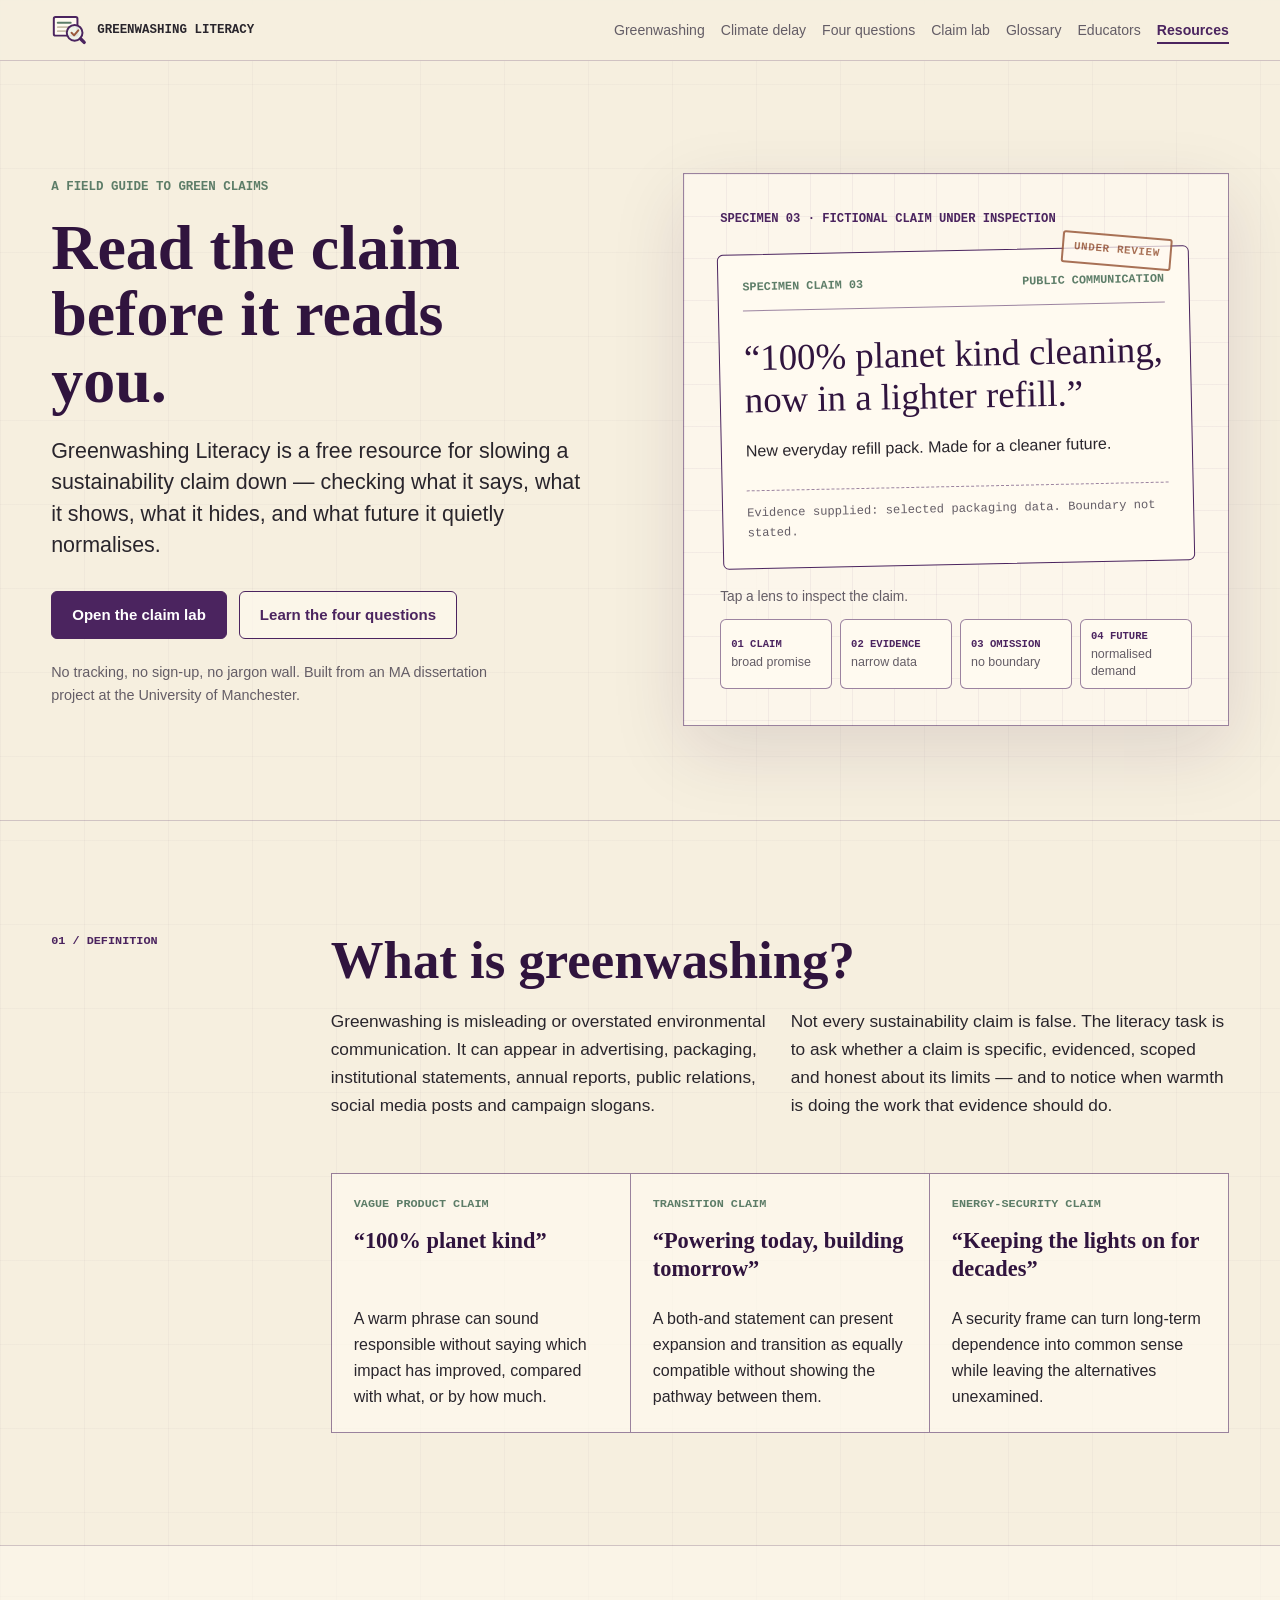
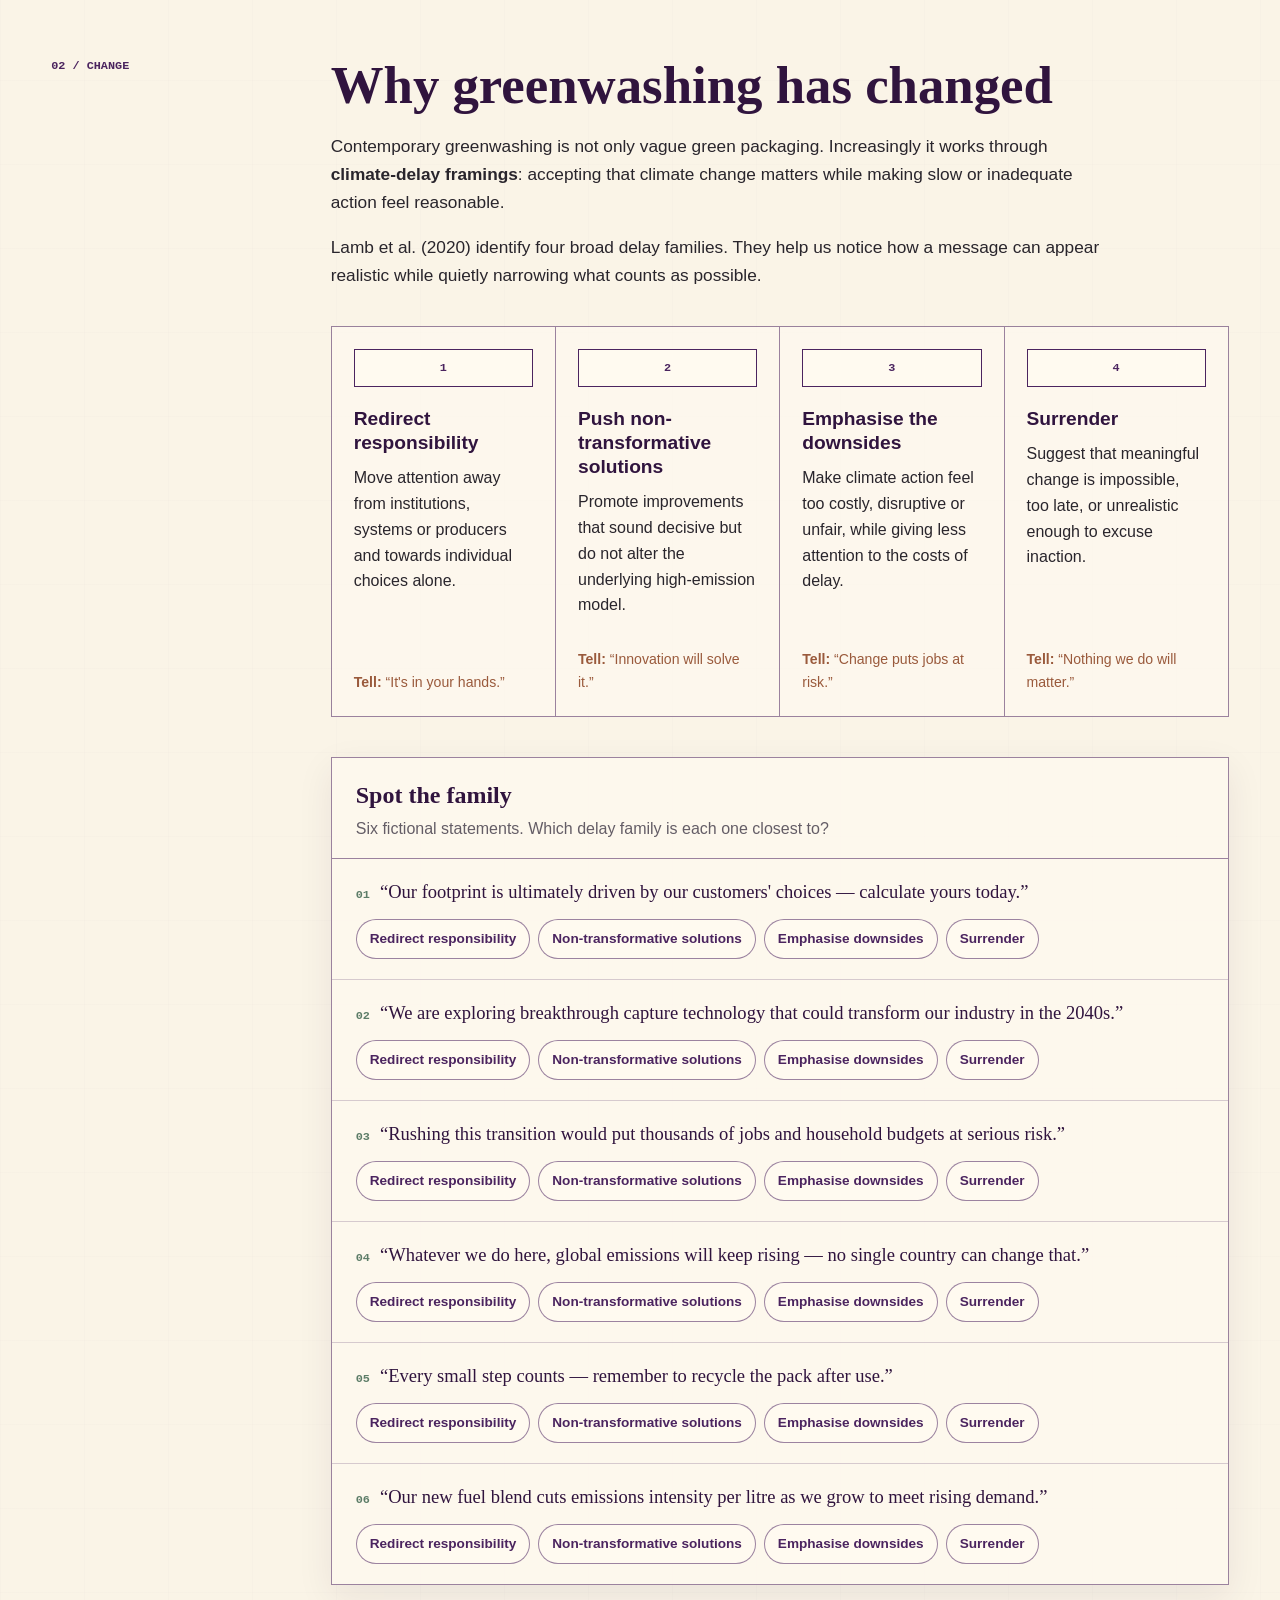
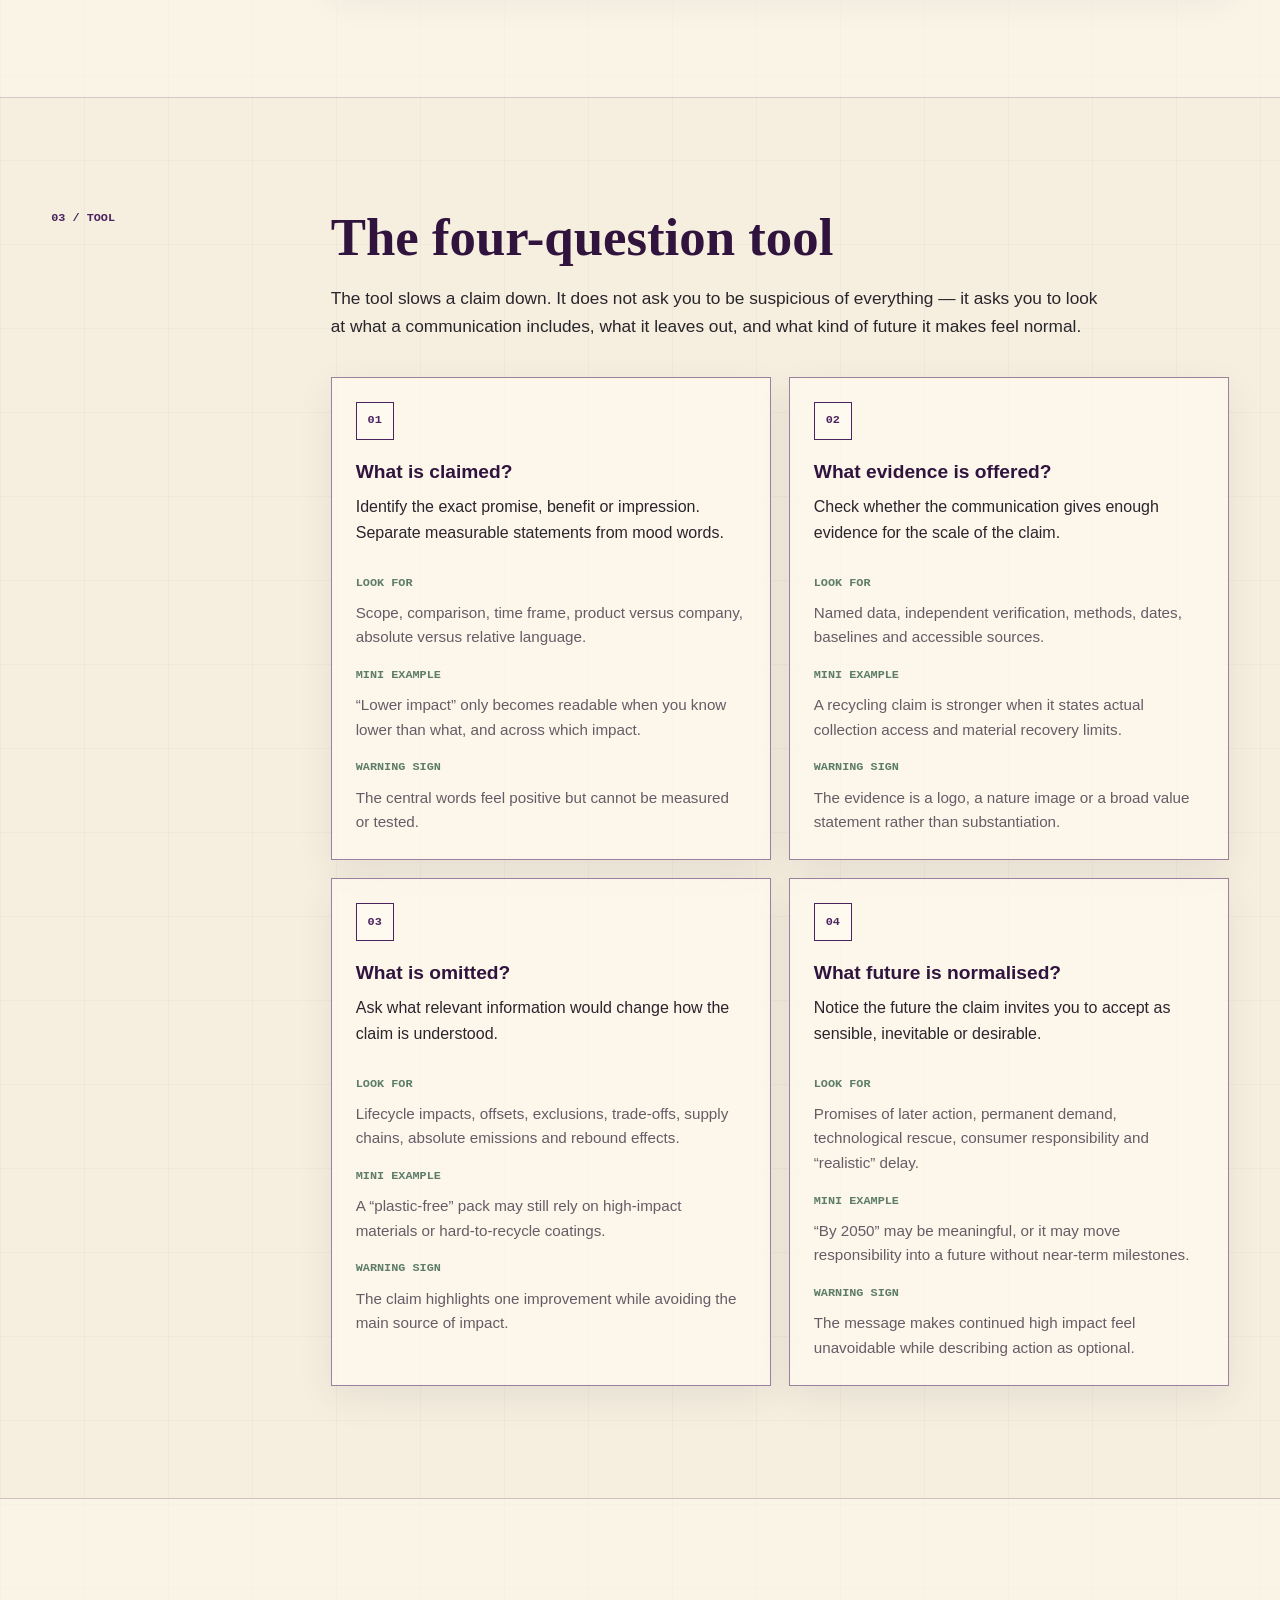
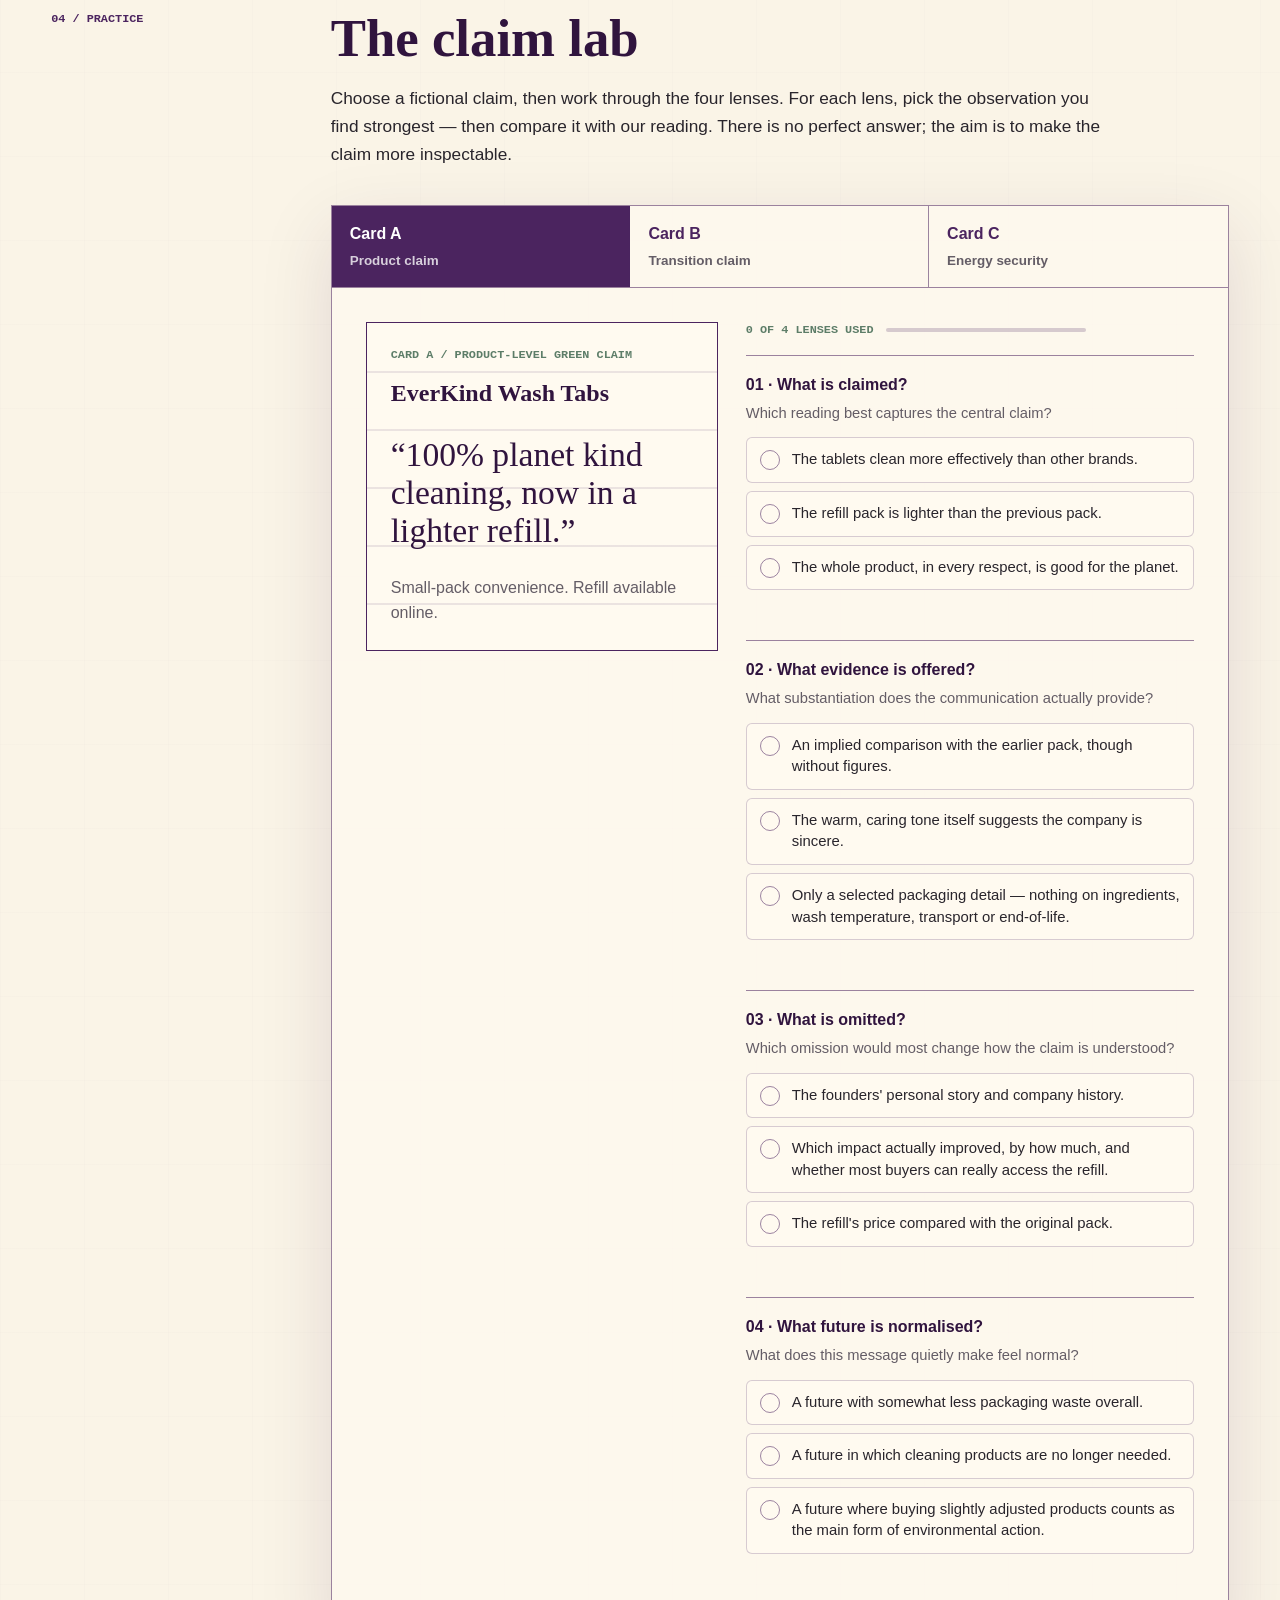
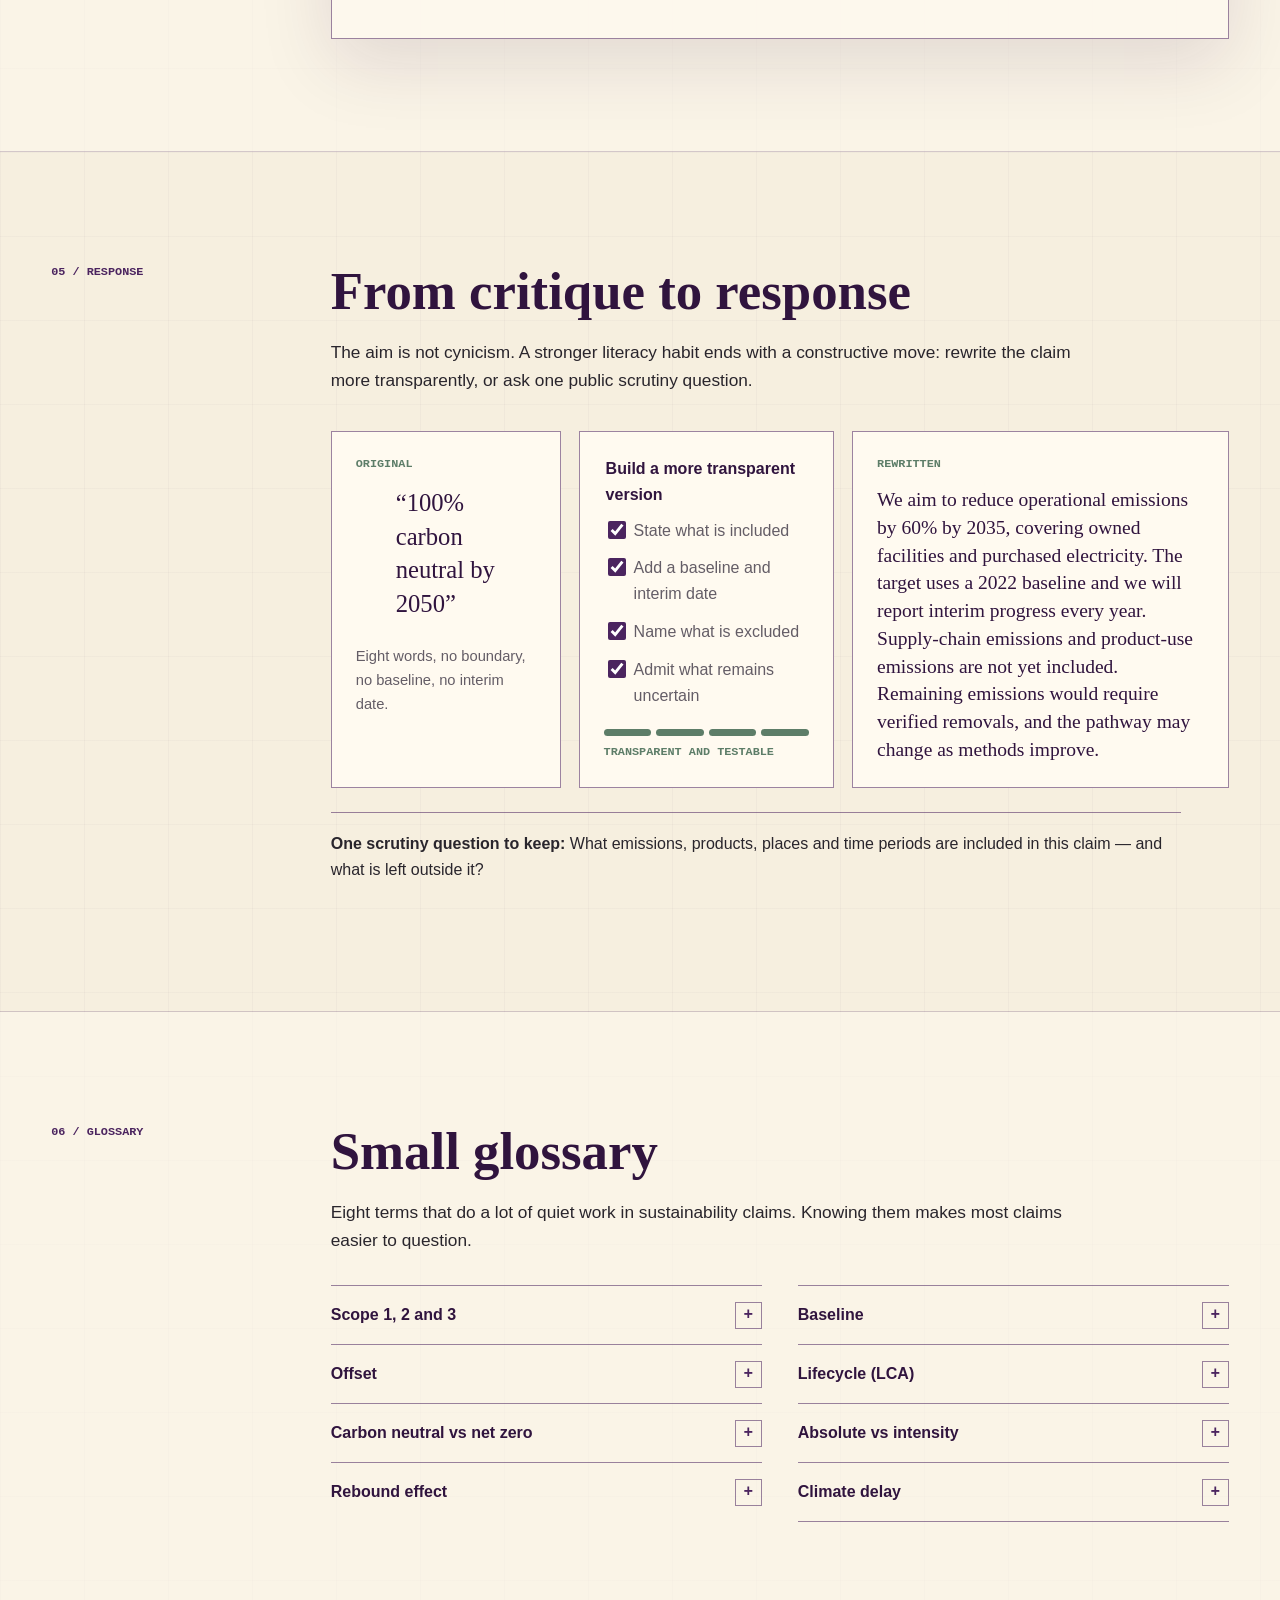
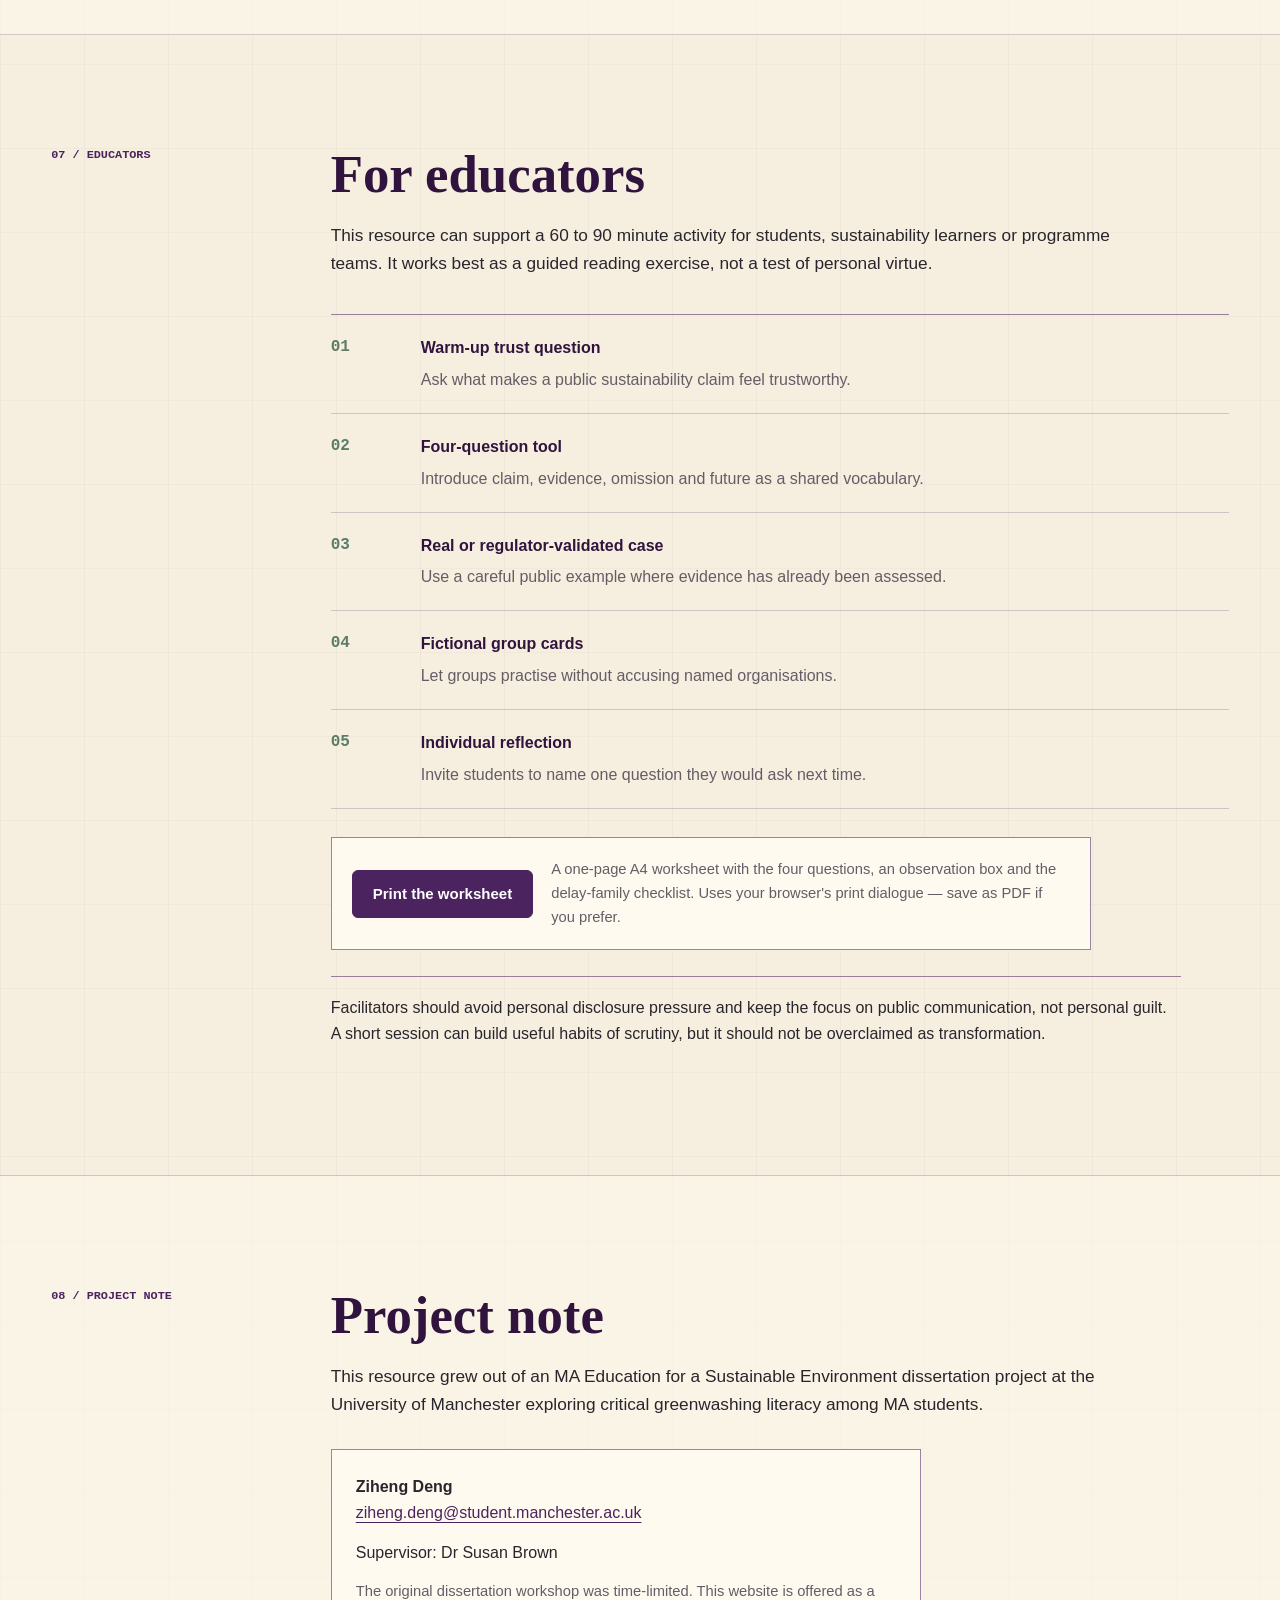
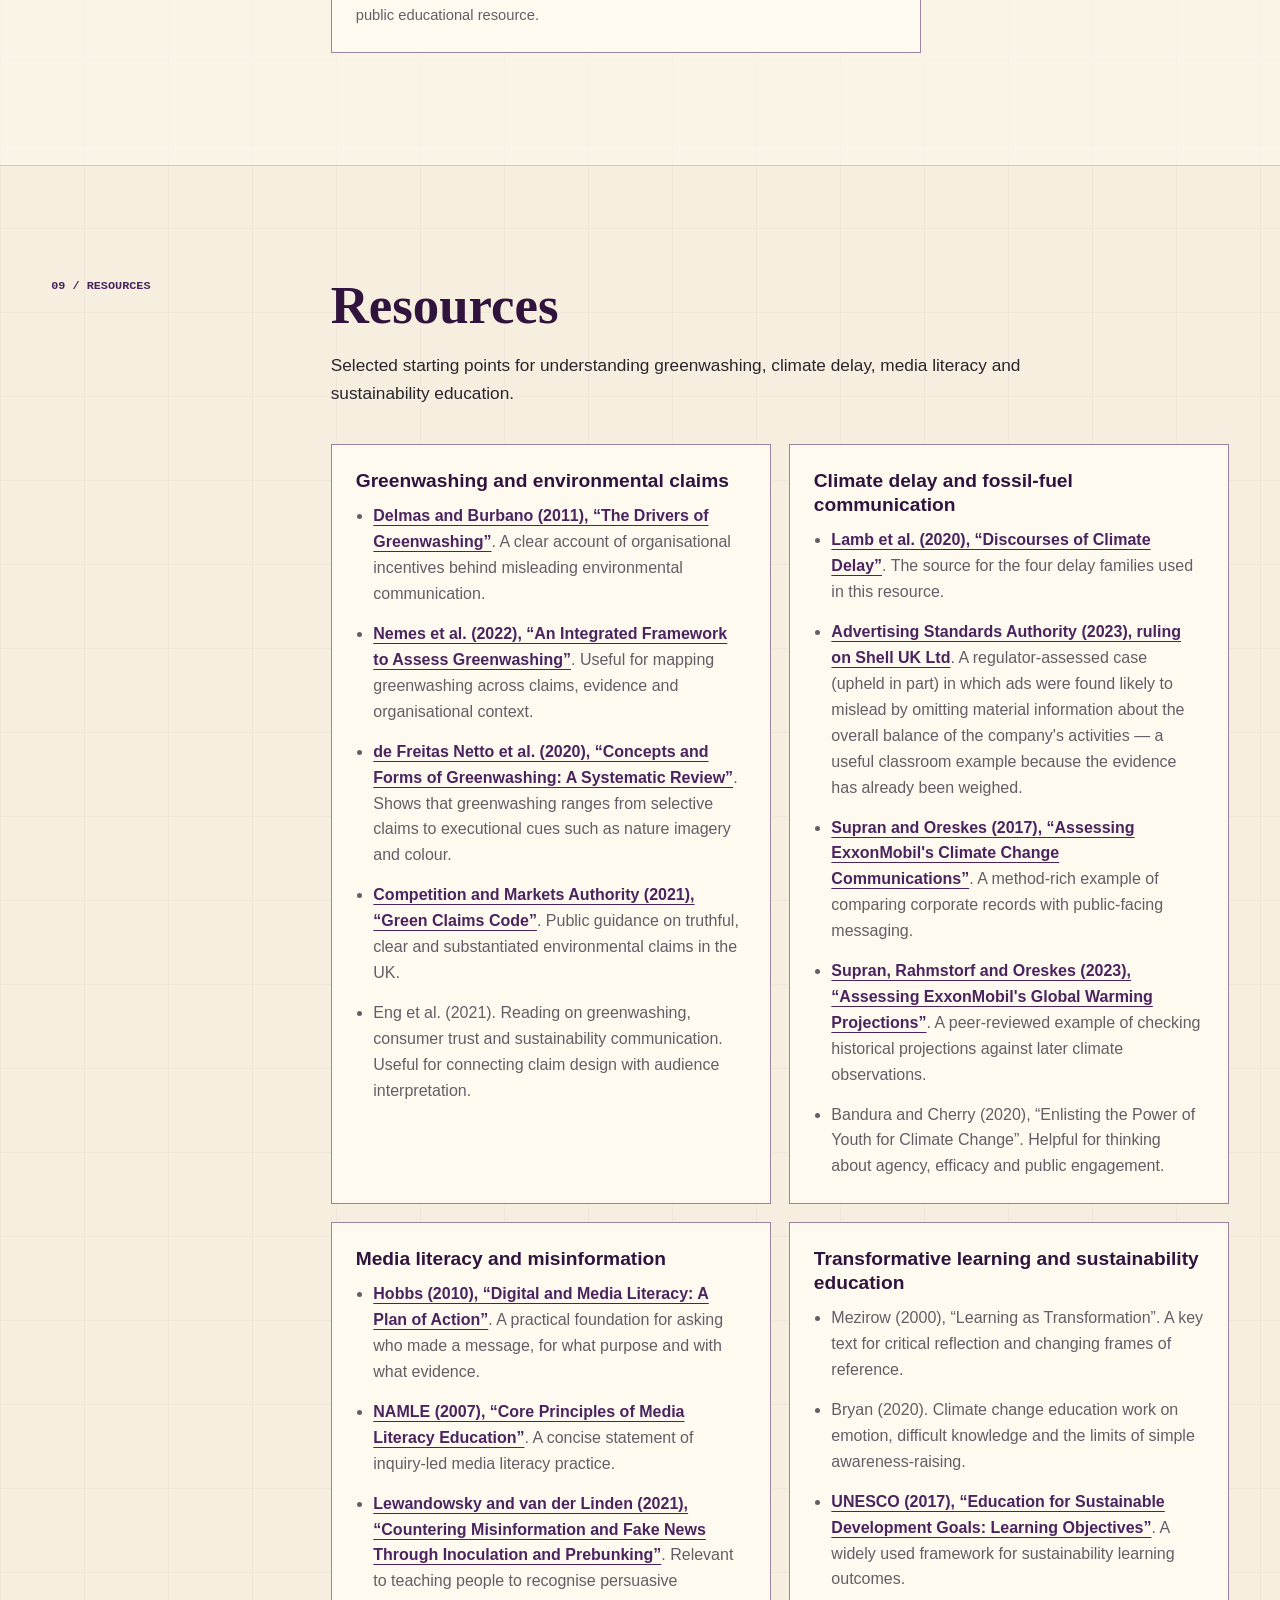
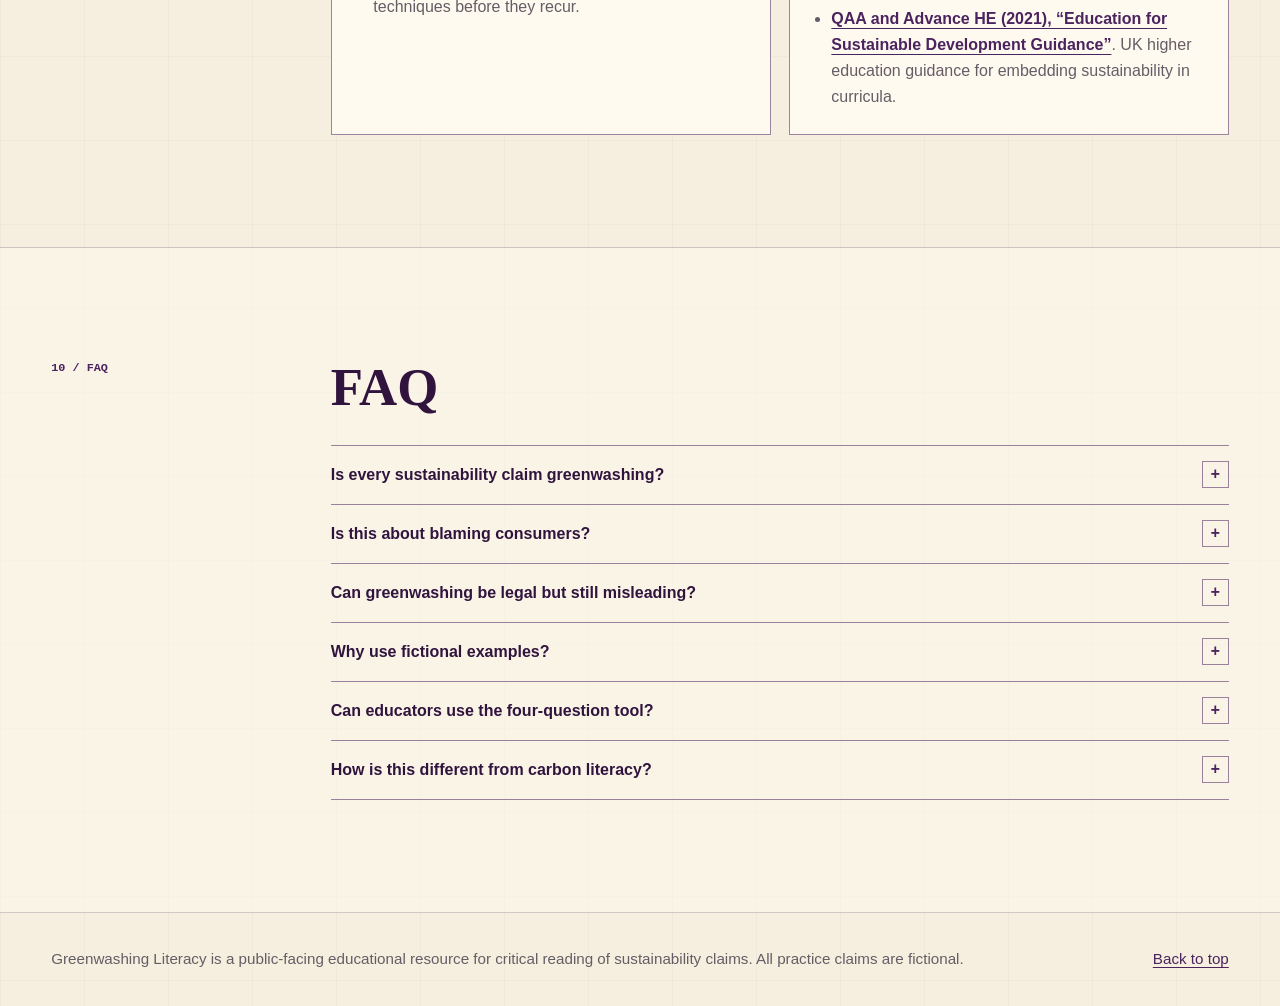
==== commit 27d820c3: "New logo: magnifier inspecting a claim card, in header and favicon" ====
--- a/index.html
+++ b/index.html
@@ -10,8 +10,8 @@
   <meta property="og:url" content="https://greenwashingliteracy.com">
   <meta name="theme-color" content="#f6efdf">
   <title>Greenwashing Literacy — read sustainability claims critically</title>
-  <link rel="icon" href="data:image/svg+xml,%3Csvg xmlns=%22http://www.w3.org/2000/svg%22 viewBox=%220 0 64 64%22%3E%3Crect width=%2264%22 height=%2264%22 fill=%22%23fffaf0%22/%3E%3Crect x=%228%22 y=%228%22 width=%2248%22 height=%2248%22 fill=%22none%22 stroke=%22%234b245f%22 stroke-width=%224%22/%3E%3Ctext x=%2216%22 y=%2239%22 font-family=%22monospace%22 font-size=%2218%22 font-weight=%22700%22 fill=%22%234b245f%22%3EGL%3C/text%3E%3C/svg%3E">
-  <link rel="stylesheet" href="styles.css?v=5">
+  <link rel="icon" href="data:image/svg+xml,%3Csvg xmlns=%22http://www.w3.org/2000/svg%22 viewBox=%220 0 64 64%22%3E%3Crect width=%2264%22 height=%2264%22 fill=%22%23fffaf0%22/%3E%3Crect x=%225%22 y=%229%22 width=%2242%22 height=%2233%22 rx=%223%22 fill=%22%23fffaf0%22 stroke=%22%234b245f%22 stroke-width=%223.5%22/%3E%3Cline x1=%2212%22 y1=%2219%22 x2=%2235%22 y2=%2219%22 stroke=%22%235d7d68%22 stroke-width=%223.5%22 stroke-linecap=%22round%22/%3E%3Cline x1=%2212%22 y1=%2227%22 x2=%2241%22 y2=%2227%22 stroke=%22%23c9bfa9%22 stroke-width=%223%22 stroke-linecap=%22round%22/%3E%3Cline x1=%2212%22 y1=%2234%22 x2=%2229%22 y2=%2234%22 stroke=%22%23c9bfa9%22 stroke-width=%223%22 stroke-linecap=%22round%22/%3E%3Ccircle cx=%2242%22 cy=%2237%22 r=%2214%22 fill=%22%23eef3e8%22 stroke=%22%234b245f%22 stroke-width=%223.5%22/%3E%3Cpath d=%22M36.5 37 L 41 41.5 L 48.5 32.5%22 fill=%22none%22 stroke=%22%239a5a3c%22 stroke-width=%223.5%22 stroke-linecap=%22round%22 stroke-linejoin=%22round%22/%3E%3Cline x1=%2252.5%22 y1=%2247.5%22 x2=%2259%22 y2=%2254%22 stroke=%22%234b245f%22 stroke-width=%226%22 stroke-linecap=%22round%22/%3E%3C/svg%3E">
+  <link rel="stylesheet" href="styles.css?v=6">
   <script type="application/ld+json">
   {
     "@context": "https://schema.org",
@@ -28,7 +28,15 @@
 
   <header class="site-header" aria-label="Site header">
     <a class="brand" href="#top" aria-label="Greenwashing Literacy home">
-      <span class="brand-mark" aria-hidden="true">GL</span>
+      <svg class="brand-logo" viewBox="0 0 64 64" aria-hidden="true" focusable="false" xmlns="http://www.w3.org/2000/svg">
+        <rect x="5" y="9" width="42" height="33" rx="3" fill="#fffaf0" stroke="#4b245f" stroke-width="3.5"/>
+        <line x1="12" y1="19" x2="35" y2="19" stroke="#5d7d68" stroke-width="3.5" stroke-linecap="round"/>
+        <line x1="12" y1="27" x2="41" y2="27" stroke="#c9bfa9" stroke-width="3" stroke-linecap="round"/>
+        <line x1="12" y1="34" x2="29" y2="34" stroke="#c9bfa9" stroke-width="3" stroke-linecap="round"/>
+        <circle cx="42" cy="37" r="14" fill="#eef3e8" fill-opacity="0.92" stroke="#4b245f" stroke-width="3.5"/>
+        <path d="M36.5 37 L 41 41.5 L 48.5 32.5" fill="none" stroke="#9a5a3c" stroke-width="3.5" stroke-linecap="round" stroke-linejoin="round"/>
+        <line x1="52.5" y1="47.5" x2="59" y2="54" stroke="#4b245f" stroke-width="6" stroke-linecap="round"/>
+      </svg>
       <span>Greenwashing Literacy</span>
     </a>
     <nav class="site-nav" aria-label="Primary navigation">
--- a/styles.css
+++ b/styles.css
@@ -146,14 +146,11 @@
   white-space: nowrap;
 }
 
-.brand-mark {
-  display: grid;
-  place-items: center;
-  width: 34px;
-  height: 34px;
-  border: 1px solid var(--purple);
-  background: var(--surface);
-  color: var(--purple);
+.brand-logo {
+  display: block;
+  width: 36px;
+  height: 36px;
+  flex: 0 0 auto;
 }
 
 .site-nav {
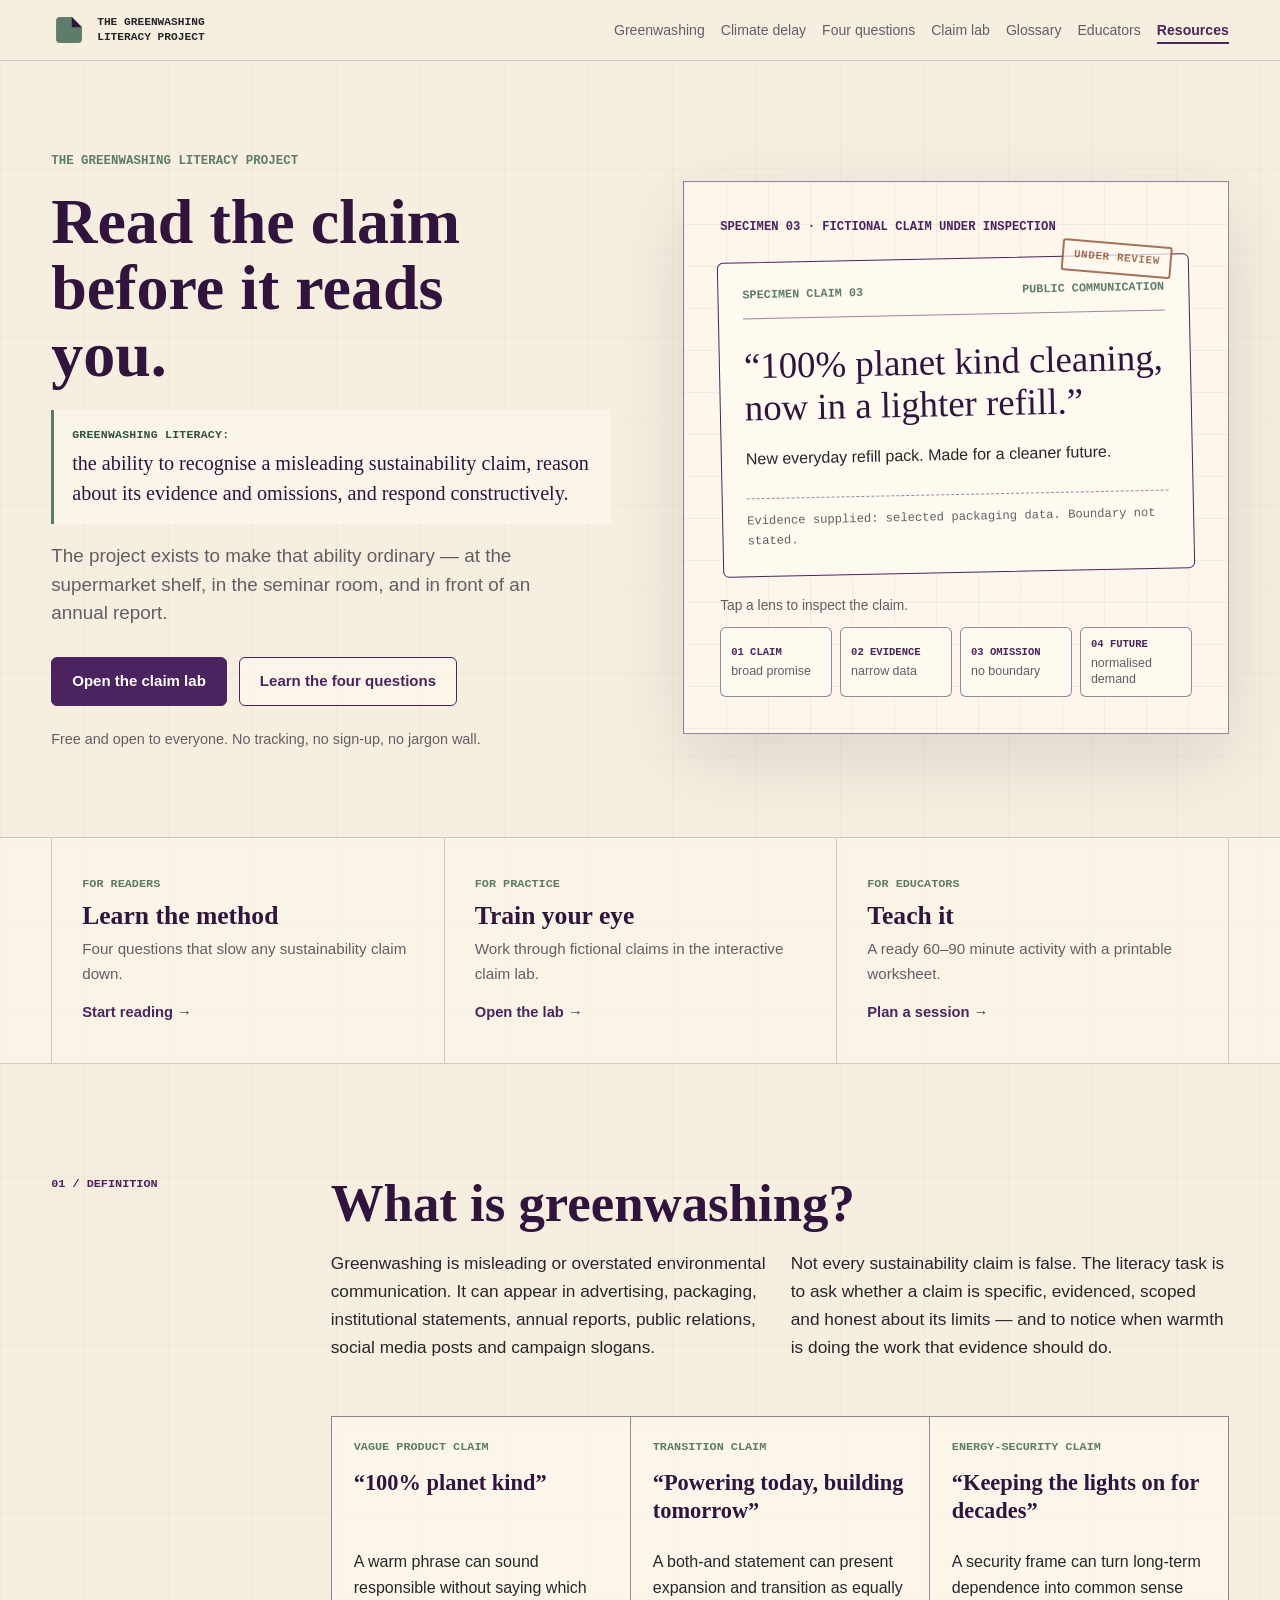
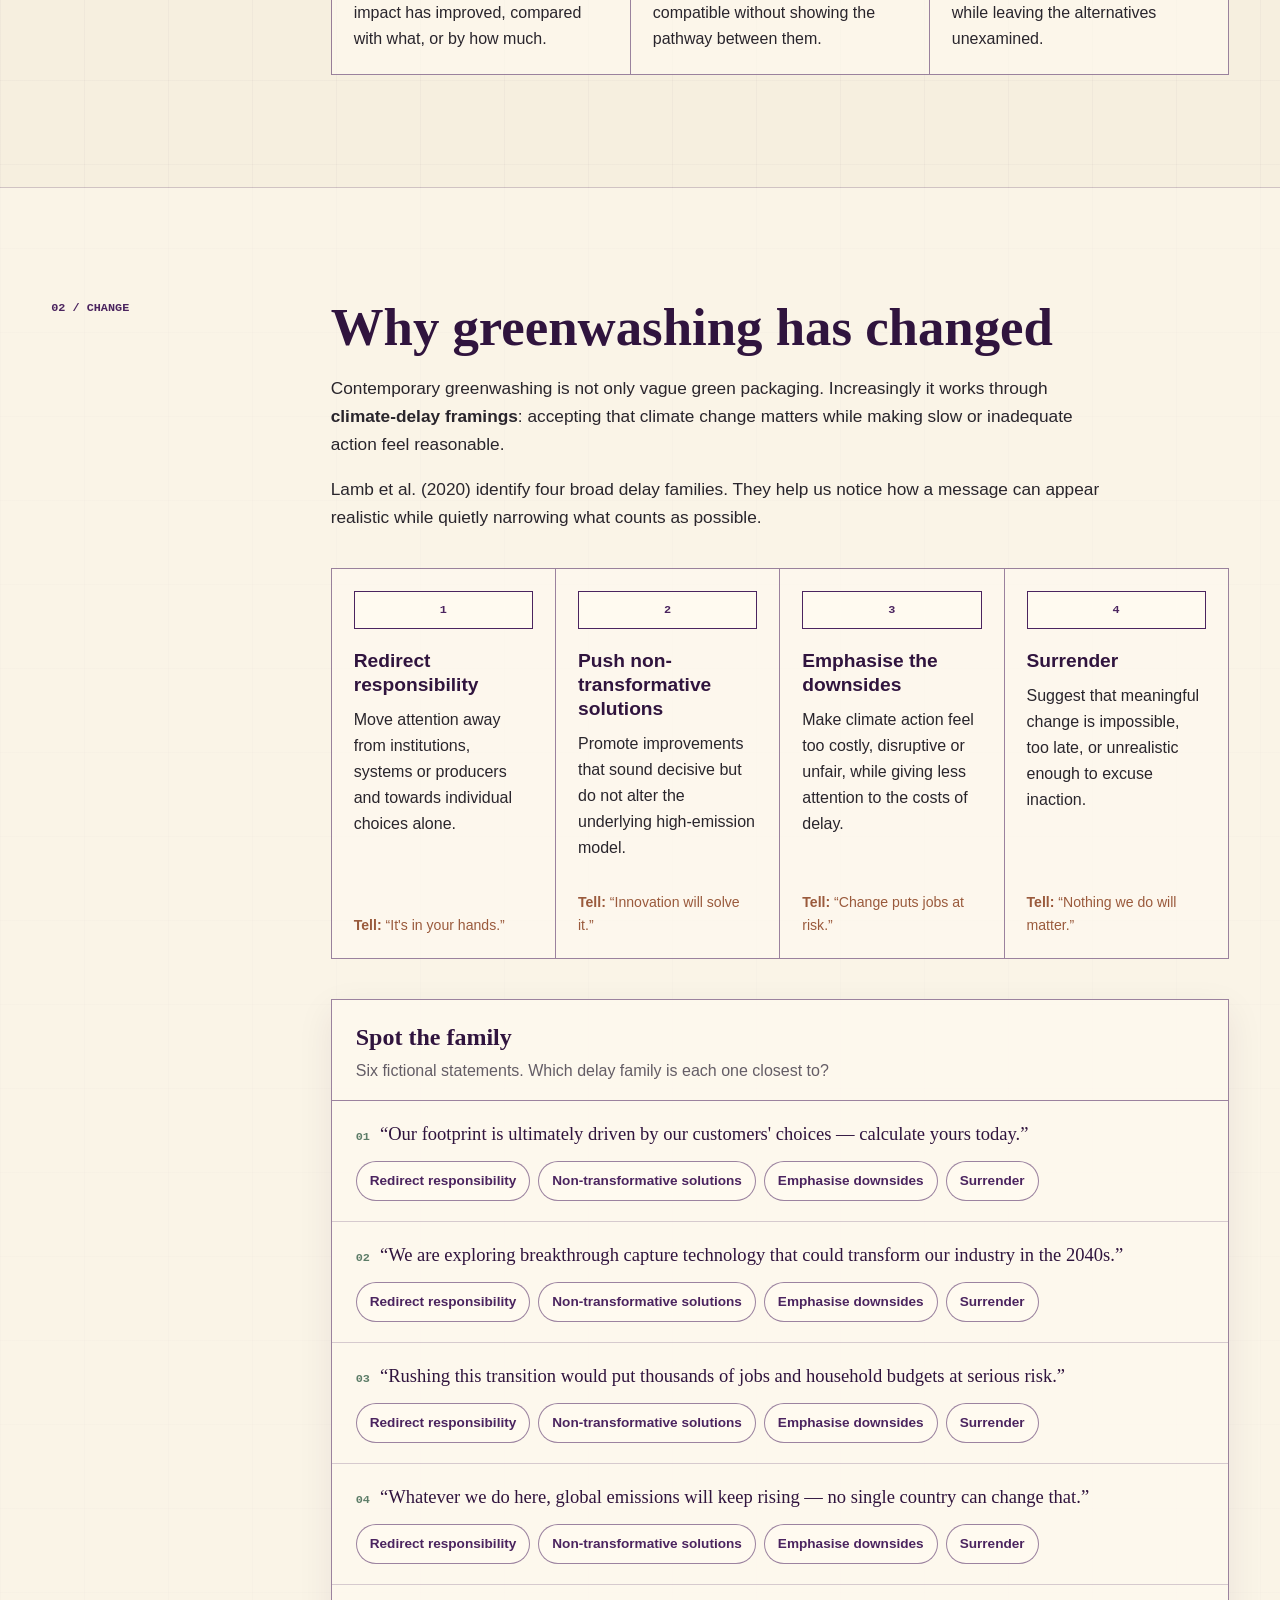
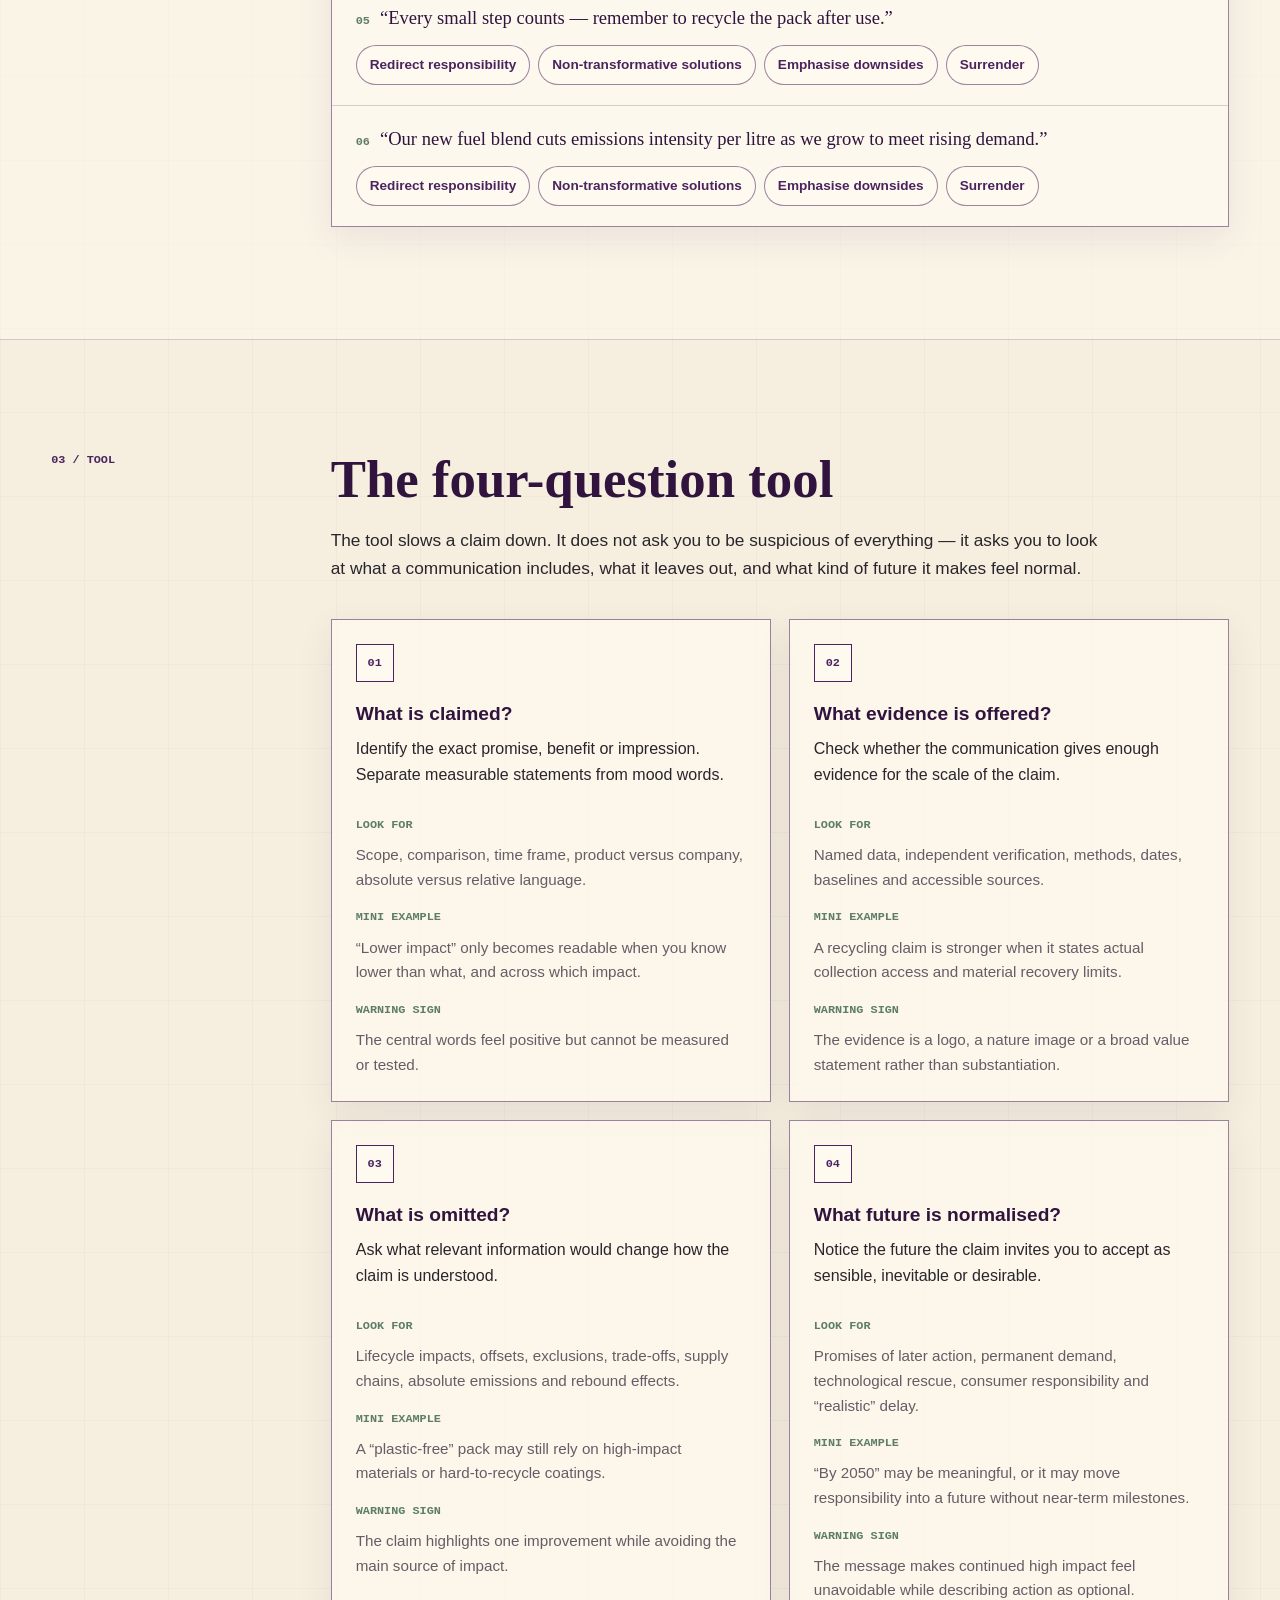
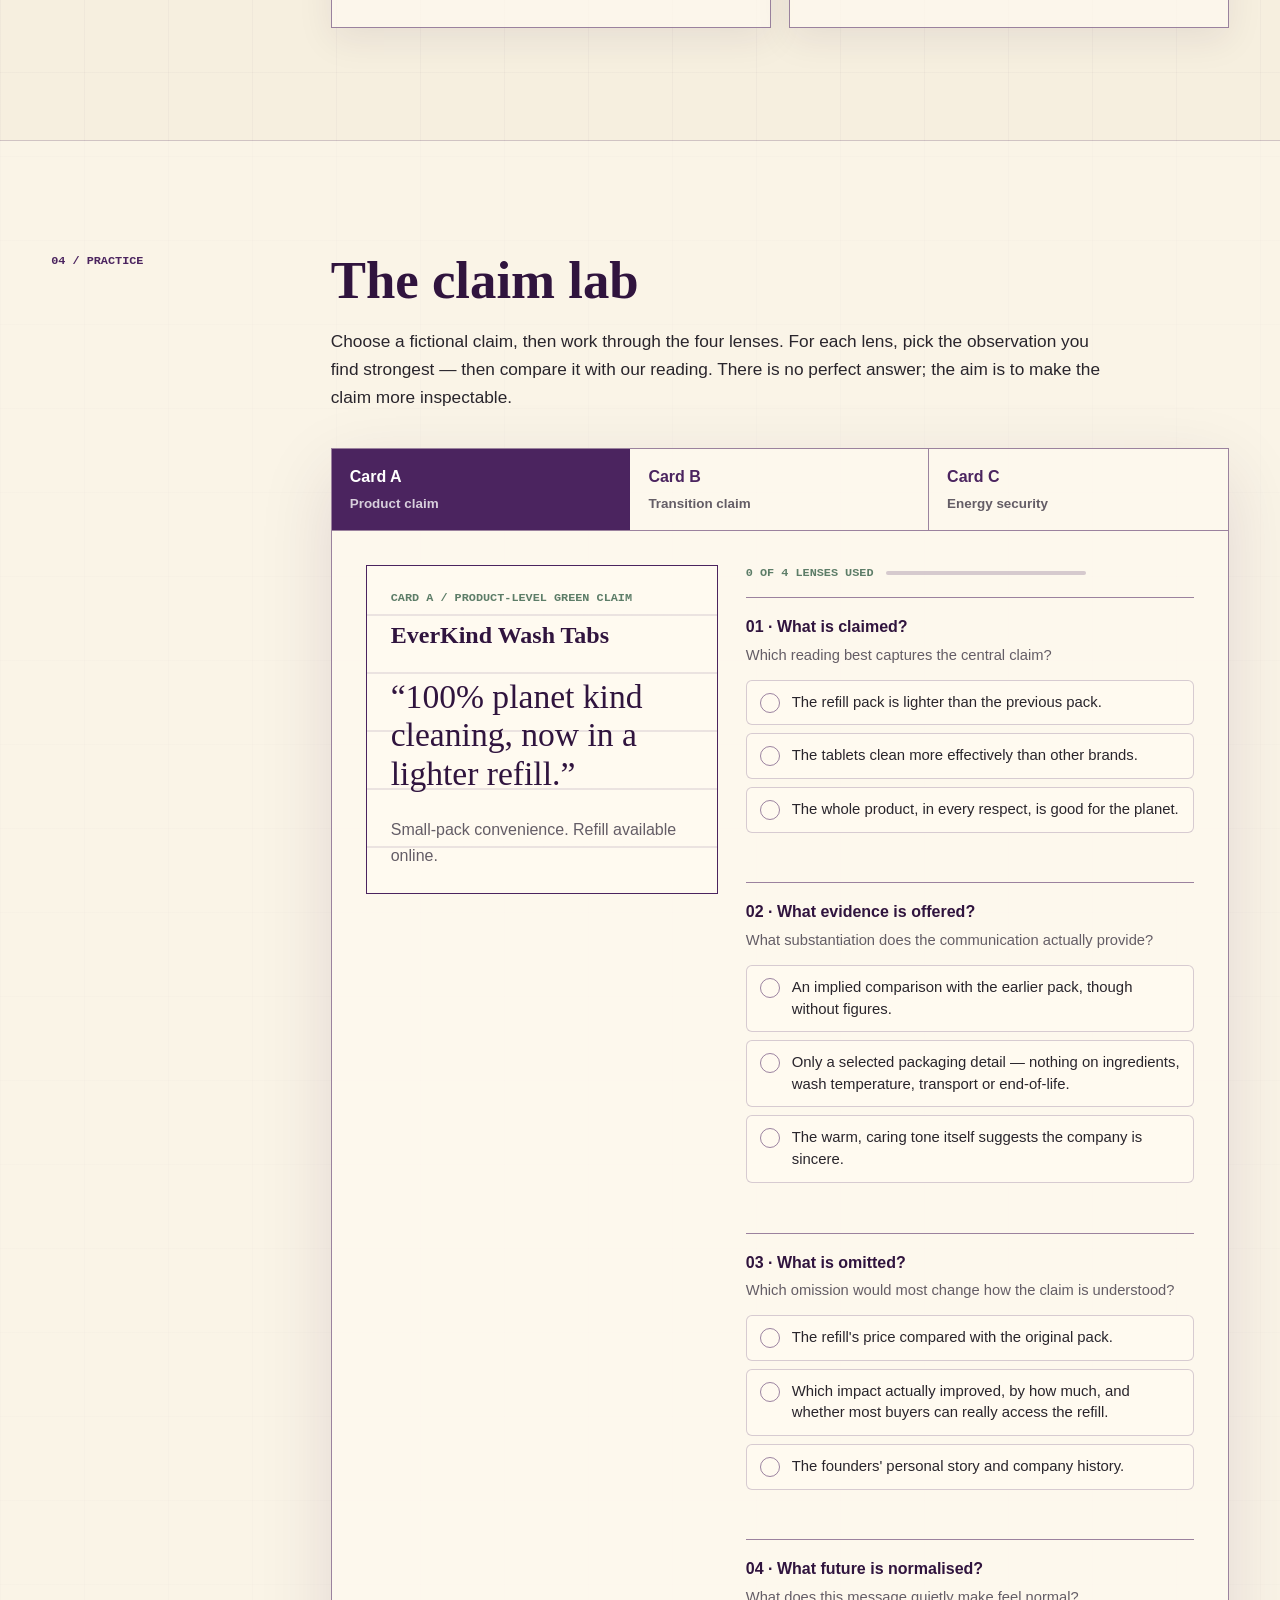
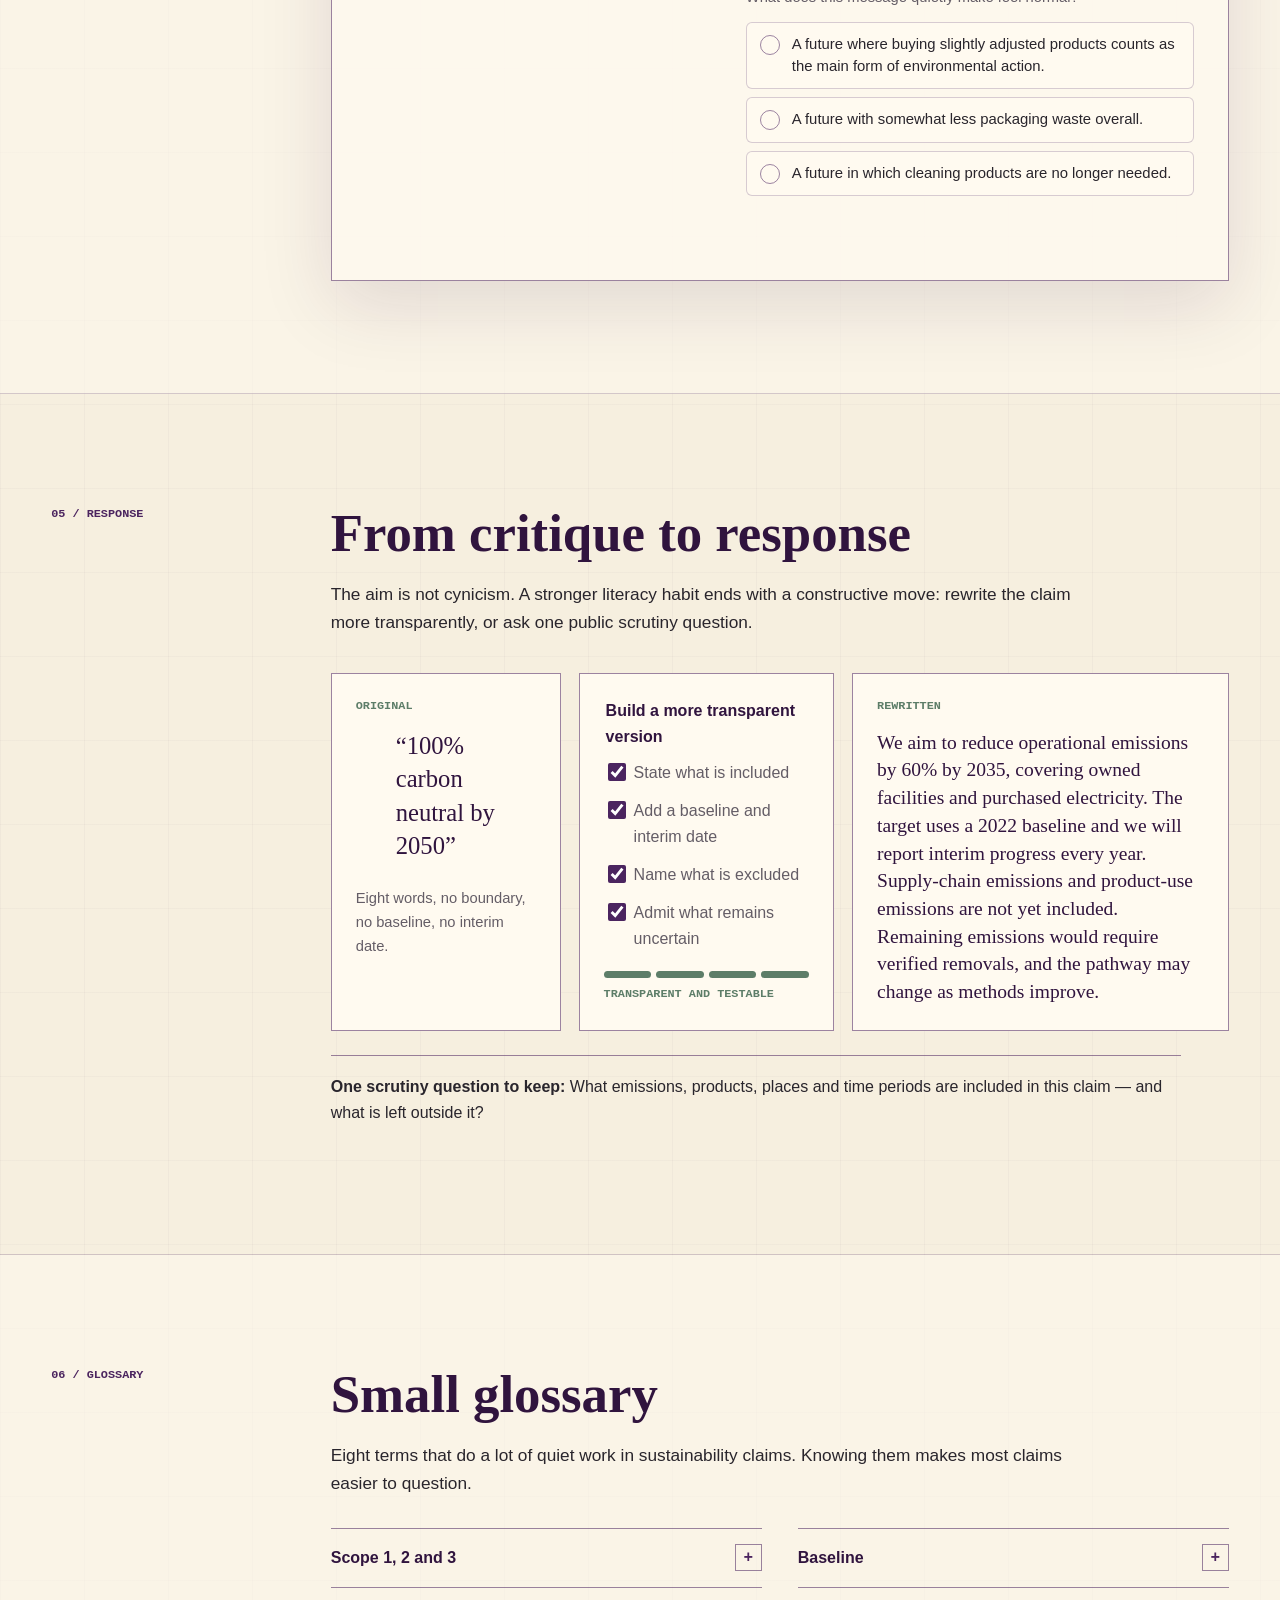
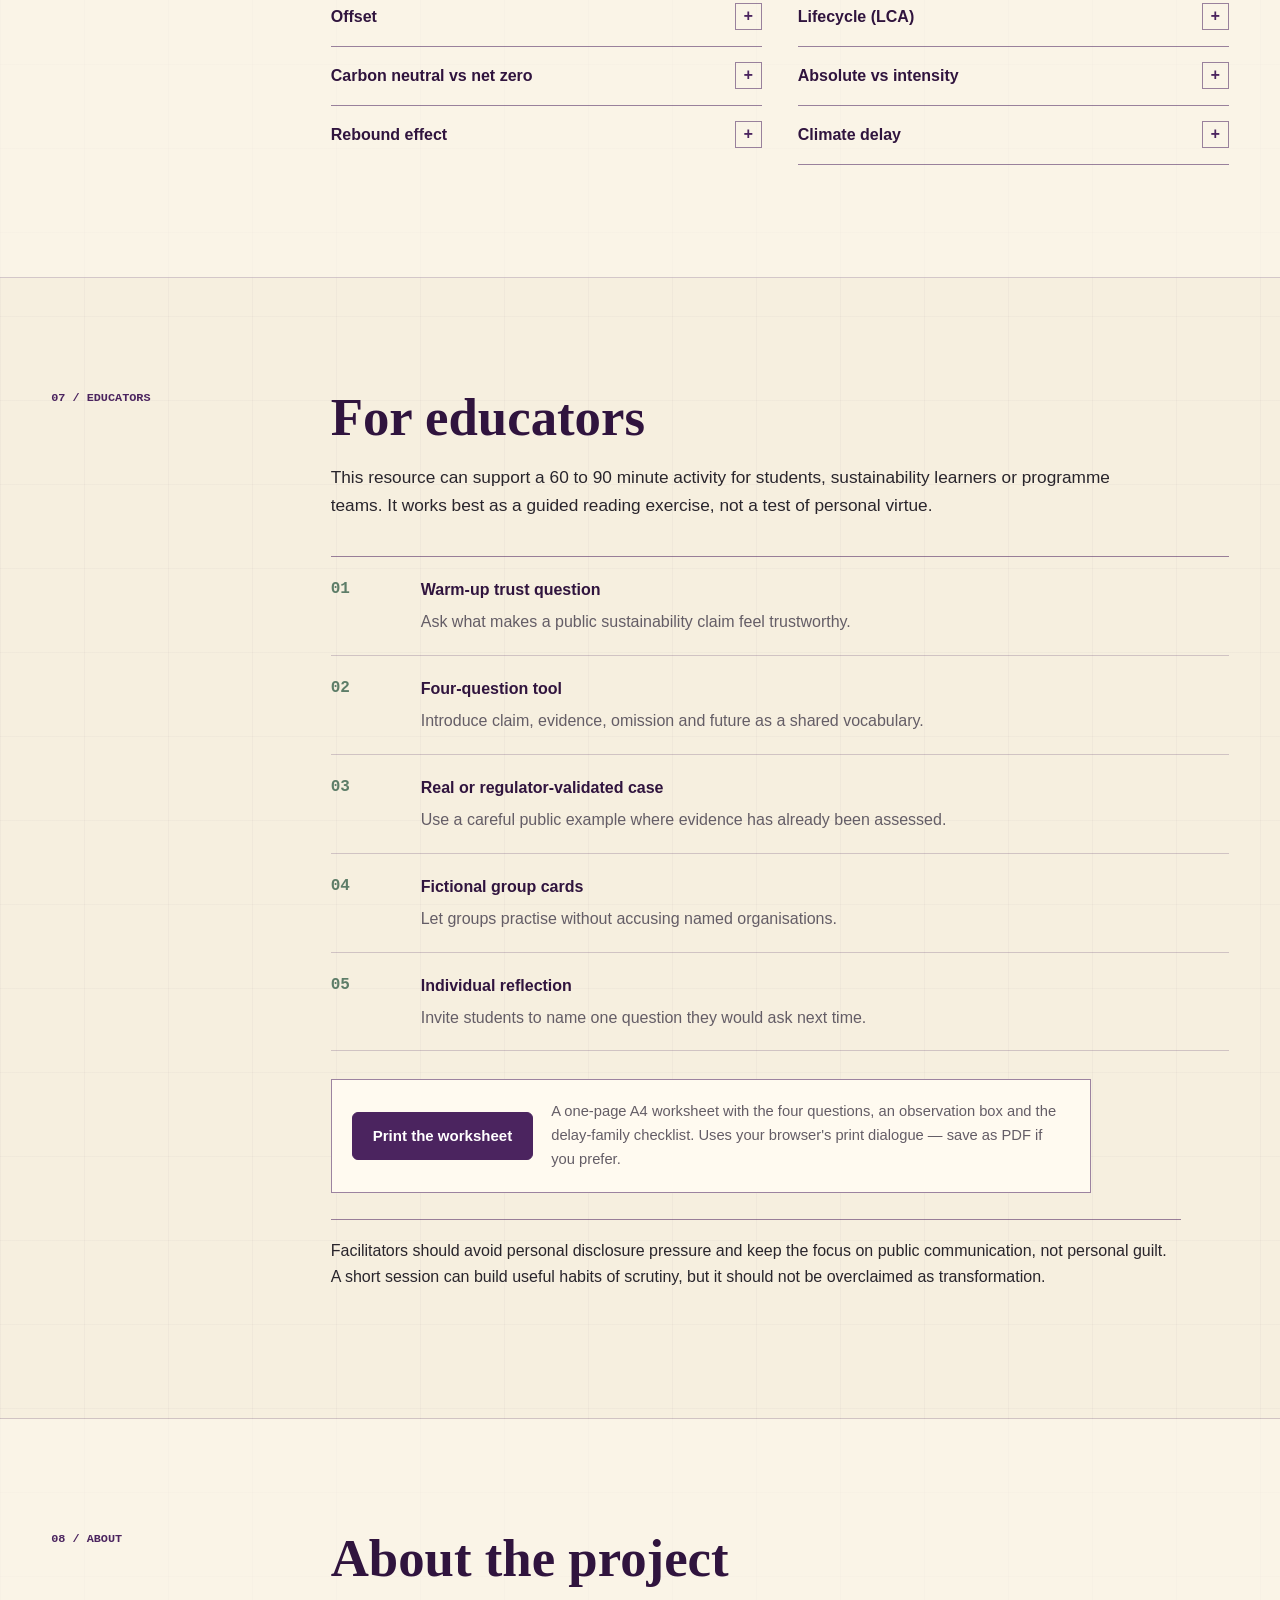
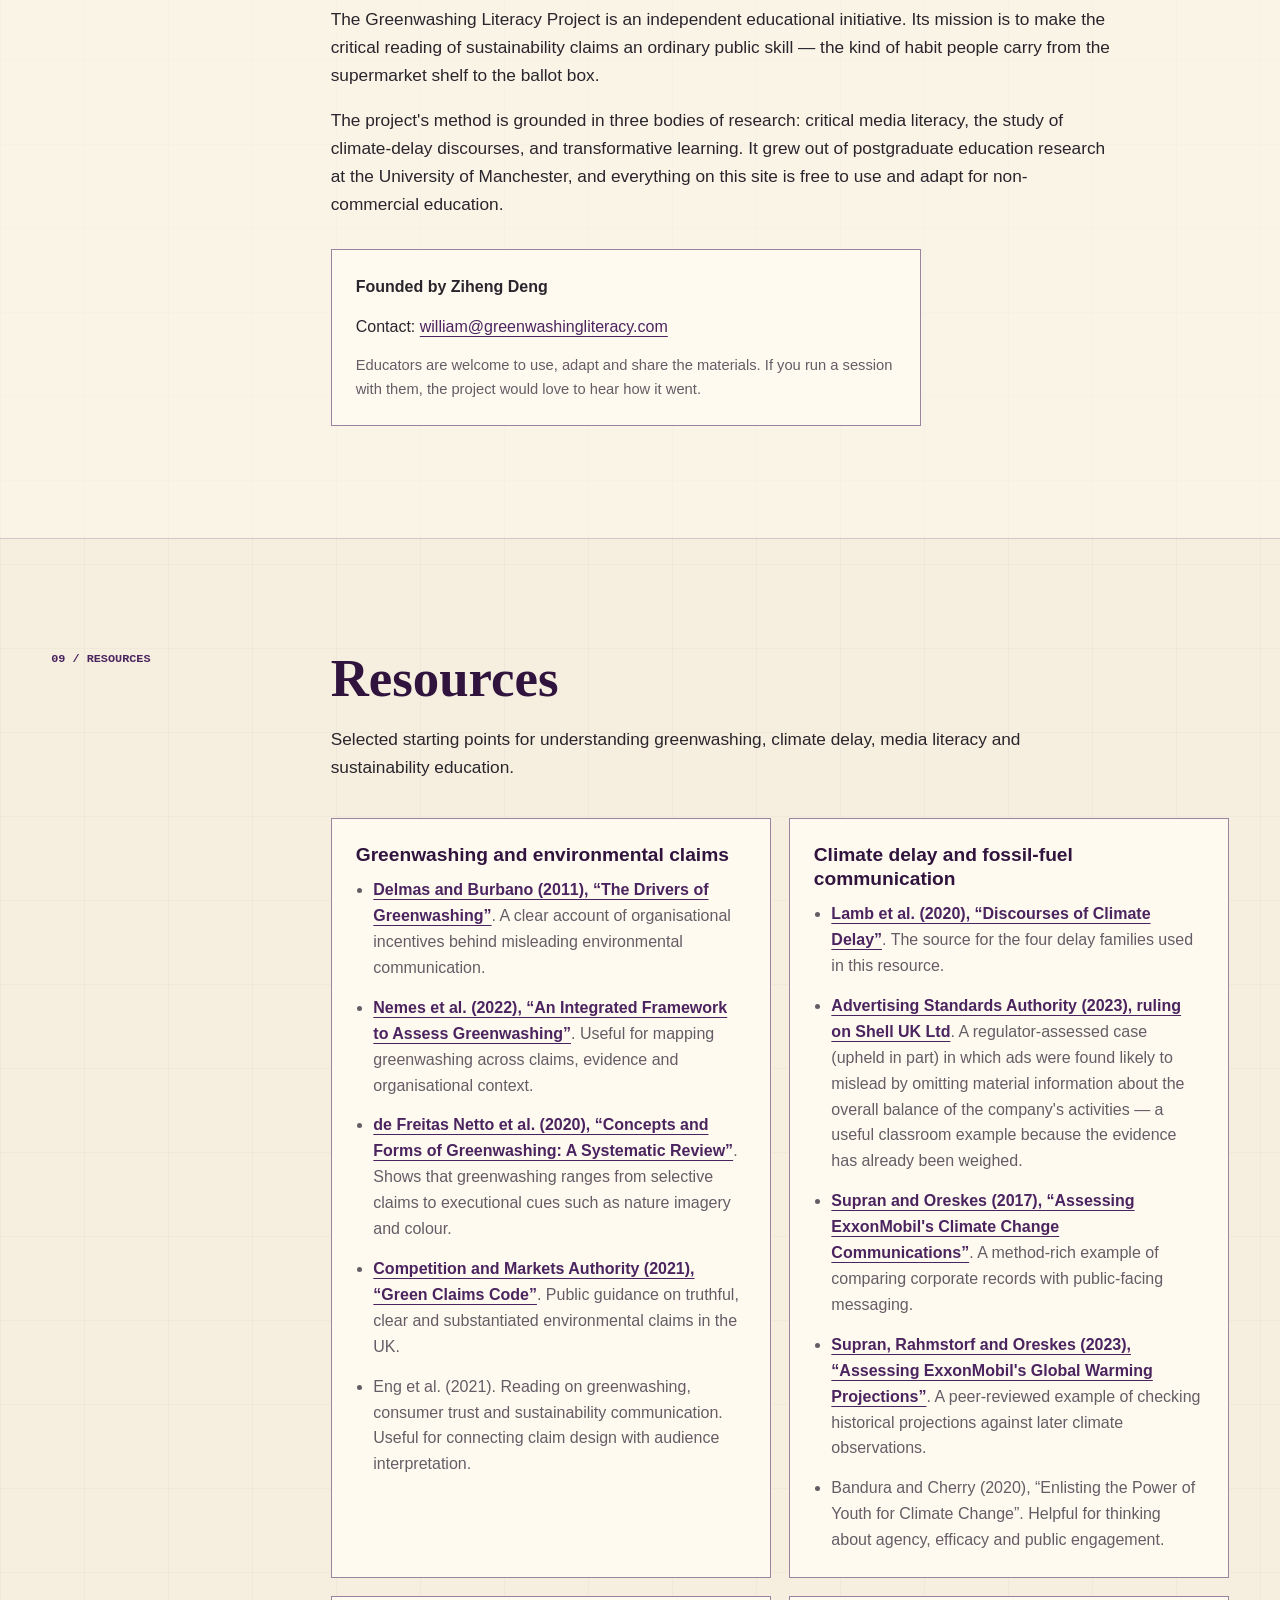
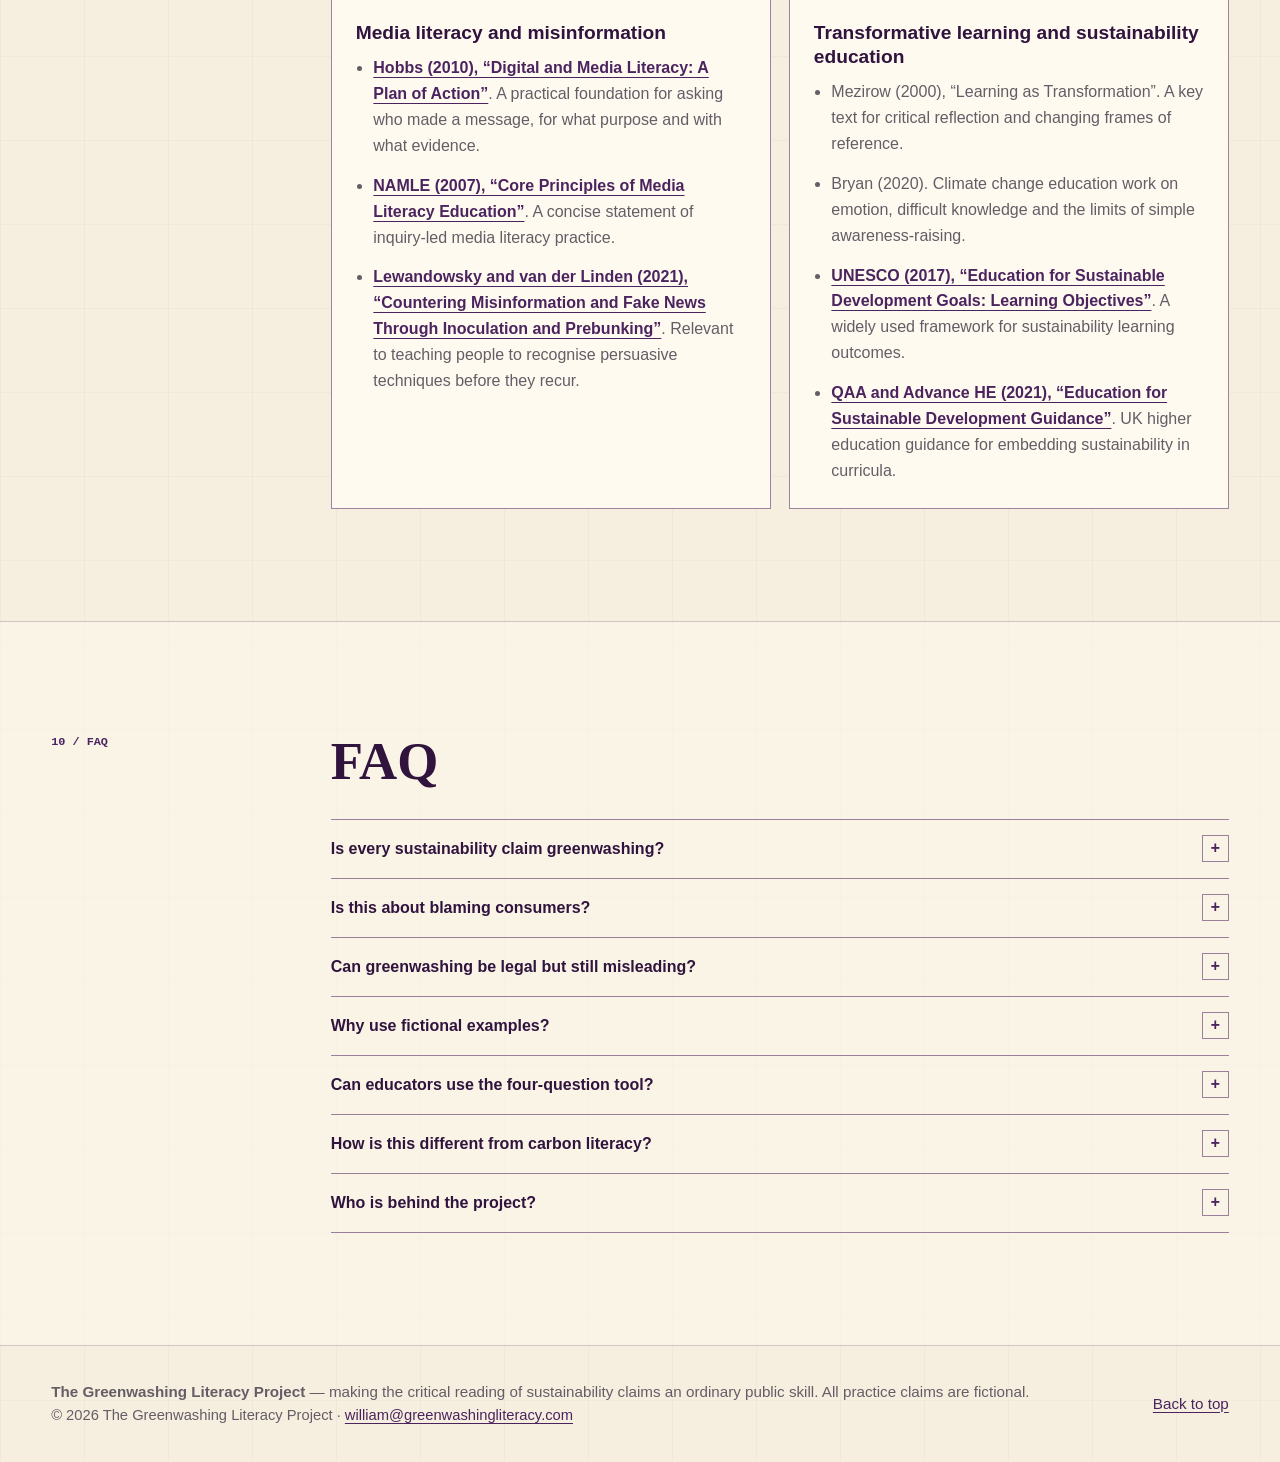
==== commit 5db30ed5: "Rebrand as The Greenwashing Literacy Project: new logo, mission hero, paths, depersonalised About" ====
--- a/index.html
+++ b/index.html
@@ -3,23 +3,34 @@
 <head>
   <meta charset="utf-8">
   <meta name="viewport" content="width=device-width, initial-scale=1">
-  <meta name="description" content="Greenwashing Literacy is a free educational resource for reading sustainability claims, climate-delay framings and green communication more critically.">
-  <meta property="og:title" content="Greenwashing Literacy">
+  <meta name="description" content="The Greenwashing Literacy Project is a free educational initiative for reading sustainability claims, climate-delay framings and green communication more critically.">
+  <meta property="og:title" content="The Greenwashing Literacy Project">
   <meta property="og:description" content="A practical way to read sustainability claims before they read you.">
   <meta property="og:type" content="website">
   <meta property="og:url" content="https://greenwashingliteracy.com">
   <meta name="theme-color" content="#f6efdf">
-  <title>Greenwashing Literacy — read sustainability claims critically</title>
-  <link rel="icon" href="data:image/svg+xml,%3Csvg xmlns=%22http://www.w3.org/2000/svg%22 viewBox=%220 0 64 64%22%3E%3Crect width=%2264%22 height=%2264%22 fill=%22%23fffaf0%22/%3E%3Crect x=%225%22 y=%229%22 width=%2242%22 height=%2233%22 rx=%223%22 fill=%22%23fffaf0%22 stroke=%22%234b245f%22 stroke-width=%223.5%22/%3E%3Cline x1=%2212%22 y1=%2219%22 x2=%2235%22 y2=%2219%22 stroke=%22%235d7d68%22 stroke-width=%223.5%22 stroke-linecap=%22round%22/%3E%3Cline x1=%2212%22 y1=%2227%22 x2=%2241%22 y2=%2227%22 stroke=%22%23c9bfa9%22 stroke-width=%223%22 stroke-linecap=%22round%22/%3E%3Cline x1=%2212%22 y1=%2234%22 x2=%2229%22 y2=%2234%22 stroke=%22%23c9bfa9%22 stroke-width=%223%22 stroke-linecap=%22round%22/%3E%3Ccircle cx=%2242%22 cy=%2237%22 r=%2214%22 fill=%22%23eef3e8%22 stroke=%22%234b245f%22 stroke-width=%223.5%22/%3E%3Cpath d=%22M36.5 37 L 41 41.5 L 48.5 32.5%22 fill=%22none%22 stroke=%22%239a5a3c%22 stroke-width=%223.5%22 stroke-linecap=%22round%22 stroke-linejoin=%22round%22/%3E%3Cline x1=%2252.5%22 y1=%2247.5%22 x2=%2259%22 y2=%2254%22 stroke=%22%234b245f%22 stroke-width=%226%22 stroke-linecap=%22round%22/%3E%3C/svg%3E">
-  <link rel="stylesheet" href="styles.css?v=6">
+  <title>The Greenwashing Literacy Project</title>
+  <link rel="icon" href="data:image/svg+xml,%3Csvg xmlns=%22http://www.w3.org/2000/svg%22 viewBox=%220 0 64 64%22%3E%3Crect width=%2264%22 height=%2264%22 fill=%22%23fffaf0%22/%3E%3Cpath d=%22M16 9 H37 L55 27 V48 a7 7 0 0 1 -7 7 H16 a7 7 0 0 1 -7 -7 V16 a7 7 0 0 1 7 -7 Z%22 fill=%22%235d7d68%22/%3E%3Cpath d=%22M37 9 L55 27 H37 Z%22 fill=%22%2330143e%22/%3E%3C/svg%3E">
+  <link rel="stylesheet" href="styles.css?v=7">
   <script type="application/ld+json">
   {
     "@context": "https://schema.org",
-    "@type": "WebSite",
-    "name": "Greenwashing Literacy",
-    "url": "https://greenwashingliteracy.com",
-    "description": "A free educational resource for reading sustainability claims, climate-delay framings and green communication more critically.",
-    "inLanguage": "en-GB"
+    "@graph": [
+      {
+        "@type": "Organization",
+        "name": "The Greenwashing Literacy Project",
+        "url": "https://greenwashingliteracy.com",
+        "email": "william@greenwashingliteracy.com",
+        "founder": { "@type": "Person", "name": "Ziheng Deng" },
+        "description": "A free educational initiative that helps people read sustainability claims, climate-delay framings and green communication more critically."
+      },
+      {
+        "@type": "WebSite",
+        "name": "The Greenwashing Literacy Project",
+        "url": "https://greenwashingliteracy.com",
+        "inLanguage": "en-GB"
+      }
+    ]
   }
   </script>
 </head>
@@ -27,17 +38,12 @@
   <a class="skip-link" href="#main">Skip to content</a>
 
   <header class="site-header" aria-label="Site header">
-    <a class="brand" href="#top" aria-label="Greenwashing Literacy home">
+    <a class="brand" href="#top" aria-label="The Greenwashing Literacy Project home">
       <svg class="brand-logo" viewBox="0 0 64 64" aria-hidden="true" focusable="false" xmlns="http://www.w3.org/2000/svg">
-        <rect x="5" y="9" width="42" height="33" rx="3" fill="#fffaf0" stroke="#4b245f" stroke-width="3.5"/>
-        <line x1="12" y1="19" x2="35" y2="19" stroke="#5d7d68" stroke-width="3.5" stroke-linecap="round"/>
-        <line x1="12" y1="27" x2="41" y2="27" stroke="#c9bfa9" stroke-width="3" stroke-linecap="round"/>
-        <line x1="12" y1="34" x2="29" y2="34" stroke="#c9bfa9" stroke-width="3" stroke-linecap="round"/>
-        <circle cx="42" cy="37" r="14" fill="#eef3e8" fill-opacity="0.92" stroke="#4b245f" stroke-width="3.5"/>
-        <path d="M36.5 37 L 41 41.5 L 48.5 32.5" fill="none" stroke="#9a5a3c" stroke-width="3.5" stroke-linecap="round" stroke-linejoin="round"/>
-        <line x1="52.5" y1="47.5" x2="59" y2="54" stroke="#4b245f" stroke-width="6" stroke-linecap="round"/>
+        <path d="M16 9 H37 L55 27 V48 a7 7 0 0 1 -7 7 H16 a7 7 0 0 1 -7 -7 V16 a7 7 0 0 1 7 -7 Z" fill="#5d7d68"/>
+        <path d="M37 9 L55 27 H37 Z" fill="#30143e"/>
       </svg>
-      <span>Greenwashing Literacy</span>
+      <span>The Greenwashing<br>Literacy Project</span>
     </a>
     <nav class="site-nav" aria-label="Primary navigation">
       <a href="#greenwashing" data-nav="greenwashing">Greenwashing</a>
@@ -55,14 +61,15 @@
     <!-- ============ HERO ============ -->
     <section class="hero section-band" id="top" aria-labelledby="hero-title">
       <div class="hero-copy">
-        <p class="hero-kicker">A field guide to green claims</p>
+        <p class="hero-kicker">The Greenwashing Literacy Project</p>
         <h1 id="hero-title">Read the claim before it reads you.</h1>
-        <p class="hero-subheading">Greenwashing Literacy is a free resource for slowing a sustainability claim down — checking what it says, what it shows, what it hides, and what future it quietly normalises.</p>
+        <p class="hero-definition"><strong>Greenwashing literacy:</strong> the ability to recognise a misleading sustainability claim, reason about its evidence and omissions, and respond constructively.</p>
+        <p class="hero-subheading">The project exists to make that ability ordinary — at the supermarket shelf, in the seminar room, and in front of an annual report.</p>
         <div class="hero-actions" aria-label="Main actions">
           <a class="button button-primary" href="#claim-lab">Open the claim lab</a>
           <a class="button button-secondary" href="#tool">Learn the four questions</a>
         </div>
-        <p class="hero-footnote">No tracking, no sign-up, no jargon wall. Built from an MA dissertation project at the University of Manchester.</p>
+        <p class="hero-footnote">Free and open to everyone. No tracking, no sign-up, no jargon wall.</p>
       </div>
 
       <figure class="evidence-desk" aria-labelledby="hero-visual-title">
@@ -87,6 +94,30 @@
           </div>
         </div>
       </figure>
+    </section>
+
+    <!-- ============ PATHS ============ -->
+    <section class="section-band path-band" aria-label="Three ways to use the project">
+      <div class="path-strip">
+        <a class="path-card" href="#tool">
+          <p class="mono-label">For readers</p>
+          <h2>Learn the method</h2>
+          <p>Four questions that slow any sustainability claim down.</p>
+          <span class="path-cta" aria-hidden="true">Start reading &rarr;</span>
+        </a>
+        <a class="path-card" href="#claim-lab">
+          <p class="mono-label">For practice</p>
+          <h2>Train your eye</h2>
+          <p>Work through fictional claims in the interactive claim lab.</p>
+          <span class="path-cta" aria-hidden="true">Open the lab &rarr;</span>
+        </a>
+        <a class="path-card" href="#educators">
+          <p class="mono-label">For educators</p>
+          <h2>Teach it</h2>
+          <p>A ready 60&ndash;90 minute activity with a printable worksheet.</p>
+          <span class="path-cta" aria-hidden="true">Plan a session &rarr;</span>
+        </a>
+      </div>
     </section>
 
     <!-- ============ 01 DEFINITION ============ -->
@@ -356,17 +387,18 @@
       </div>
     </section>
 
-    <!-- ============ 08 PROJECT NOTE ============ -->
+    <!-- ============ 08 ABOUT ============ -->
     <section class="section-band section-tinted" id="project-note" aria-labelledby="project-title">
       <div class="section-layout">
-        <div class="section-kicker">08 / Project note</div>
-        <div class="section-content">
-          <h2 id="project-title" class="reveal">Project note</h2>
-          <p class="section-intro reveal">This resource grew out of an MA Education for a Sustainable Environment dissertation project at the University of Manchester exploring critical greenwashing literacy among MA students.</p>
+        <div class="section-kicker">08 / About</div>
+        <div class="section-content">
+          <h2 id="project-title" class="reveal">About the project</h2>
+          <p class="section-intro reveal">The Greenwashing Literacy Project is an independent educational initiative. Its mission is to make the critical reading of sustainability claims an ordinary public skill &mdash; the kind of habit people carry from the supermarket shelf to the ballot box.</p>
+          <p class="section-intro reveal">The project's method is grounded in three bodies of research: critical media literacy, the study of climate-delay discourses, and transformative learning. It grew out of postgraduate education research at the University of Manchester, and everything on this site is free to use and adapt for non-commercial education.</p>
           <div class="project-card reveal" aria-label="Project contact">
-            <p><strong>Ziheng Deng</strong><br><a href="mailto:ziheng.deng@student.manchester.ac.uk">ziheng.deng@student.manchester.ac.uk</a></p>
-            <p>Supervisor: Dr Susan Brown</p>
-            <p class="small-text">The original dissertation workshop was time-limited. This website is offered as a public educational resource.</p>
+            <p><strong>Founded by Ziheng Deng</strong></p>
+            <p>Contact: <a href="mailto:william@greenwashingliteracy.com">william@greenwashingliteracy.com</a></p>
+            <p class="small-text">Educators are welcome to use, adapt and share the materials. If you run a session with them, the project would love to hear how it went.</p>
           </div>
         </div>
       </div>
@@ -457,6 +489,10 @@
               <summary>How is this different from carbon literacy?</summary>
               <p>Carbon literacy focuses on understanding carbon impacts and actions. Greenwashing literacy focuses on reading sustainability claims, climate-delay framings and evidence in public communication.</p>
             </details>
+            <details>
+              <summary>Who is behind the project?</summary>
+              <p>The Greenwashing Literacy Project is an independent educational initiative founded by Ziheng Deng. It grew out of postgraduate education research at the University of Manchester and is offered free as a public resource. Contact: <a href="mailto:william@greenwashingliteracy.com">william@greenwashingliteracy.com</a>.</p>
+            </details>
           </div>
         </div>
       </div>
@@ -464,14 +500,17 @@
   </main>
 
   <footer class="site-footer">
-    <p>Greenwashing Literacy is a public-facing educational resource for critical reading of sustainability claims. All practice claims are fictional.</p>
+    <div>
+      <p><strong>The Greenwashing Literacy Project</strong> &mdash; making the critical reading of sustainability claims an ordinary public skill. All practice claims are fictional.</p>
+      <p class="small-text">&copy; 2026 The Greenwashing Literacy Project &middot; <a href="mailto:william@greenwashingliteracy.com">william@greenwashingliteracy.com</a></p>
+    </div>
     <a href="#top">Back to top</a>
   </footer>
 
   <!-- ============ PRINT-ONLY WORKSHEET ============ -->
   <section class="worksheet" aria-hidden="true">
     <header class="ws-head">
-      <h1>Greenwashing Literacy — claim worksheet</h1>
+      <h1>The Greenwashing Literacy Project — claim worksheet</h1>
       <p>greenwashingliteracy.com · one claim, four questions</p>
     </header>
     <div class="ws-claimbox">
@@ -491,7 +530,7 @@
       <p class="ws-label">Rewrite the claim more transparently, or write one public scrutiny question</p>
     </div>
     <footer class="ws-foot">
-      <p>From an MA Education for a Sustainable Environment dissertation project, University of Manchester. Practice claims should be fictional unless a case is regulator-validated.</p>
+      <p>The Greenwashing Literacy Project &middot; greenwashingliteracy.com. Practice claims should be fictional unless a case is regulator-validated.</p>
     </footer>
   </section>
 
--- a/styles.css
+++ b/styles.css
@@ -139,8 +139,9 @@
   gap: 10px;
   color: var(--ink);
   font-family: var(--mono);
-  font-size: 0.78rem;
+  font-size: 0.7rem;
   font-weight: 800;
+  line-height: 1.3;
   text-transform: uppercase;
   text-decoration: none;
   white-space: nowrap;
@@ -338,11 +339,35 @@
   text-transform: uppercase;
 }
 
+.hero-definition {
+  max-width: 560px;
+  margin-bottom: 18px;
+  padding: 16px 18px;
+  border-left: 3px solid var(--sage);
+  background: rgba(255, 250, 240, 0.6);
+  color: var(--purple-ink);
+  font-family: var(--serif);
+  font-size: clamp(1.08rem, 1.8vw, 1.26rem);
+  line-height: 1.5;
+}
+
+.hero-definition strong {
+  font-family: var(--mono);
+  font-size: 0.72rem;
+  font-weight: 850;
+  letter-spacing: 0.02em;
+  text-transform: uppercase;
+  color: var(--sage-ink);
+  display: block;
+  margin-bottom: 4px;
+}
+
 .hero-subheading {
   max-width: 540px;
   margin-bottom: 30px;
-  font-size: clamp(1.12rem, 1.9vw, 1.34rem);
-  line-height: 1.45;
+  font-size: clamp(1.02rem, 1.7vw, 1.18rem);
+  line-height: 1.5;
+  color: var(--muted);
 }
 
 .hero-actions {
@@ -566,6 +591,64 @@
   color: #fff;
 }
 
+/* ============ Path strip ============ */
+.path-band {
+  background: rgba(255, 250, 240, 0.4);
+}
+
+.path-strip {
+  display: grid;
+  grid-template-columns: repeat(3, minmax(0, 1fr));
+  max-width: calc(var(--max-width) + (var(--gutter) * 2));
+  margin: 0 auto;
+  padding: 0 var(--gutter);
+}
+
+.path-card {
+  display: flex;
+  flex-direction: column;
+  padding: clamp(24px, 3vw, 38px) clamp(18px, 2.4vw, 30px);
+  border-left: 1px solid var(--line);
+  color: var(--ink);
+  text-decoration: none;
+  transition: background 0.18s ease;
+}
+
+.path-card:last-child {
+  border-right: 1px solid var(--line);
+}
+
+.path-card:hover {
+  background: var(--surface);
+}
+
+.path-card h2 {
+  margin-bottom: 8px;
+  font-size: clamp(1.3rem, 2vw, 1.7rem);
+}
+
+.path-card p:last-of-type {
+  margin-bottom: 14px;
+  color: var(--muted);
+  font-size: 0.95rem;
+}
+
+.path-card .mono-label {
+  margin-bottom: 10px;
+}
+
+.path-cta {
+  margin-top: auto;
+  color: var(--purple);
+  font-weight: 800;
+  font-size: 0.92rem;
+}
+
+.path-card:hover .path-cta {
+  text-decoration: underline;
+  text-underline-offset: 0.22em;
+}
+
 /* ============ Example table ============ */
 .example-table {
   display: grid;
@@ -1453,8 +1536,19 @@
   .example-table,
   .tool-board,
   .resource-groups,
-  .glossary-grid {
+  .glossary-grid,
+  .path-strip {
     grid-template-columns: 1fr;
+  }
+
+  .path-card {
+    border-left: 0;
+    border-bottom: 1px solid var(--line);
+  }
+
+  .path-card:last-child {
+    border-right: 0;
+    border-bottom: 0;
   }
 
   .example-table h3 {
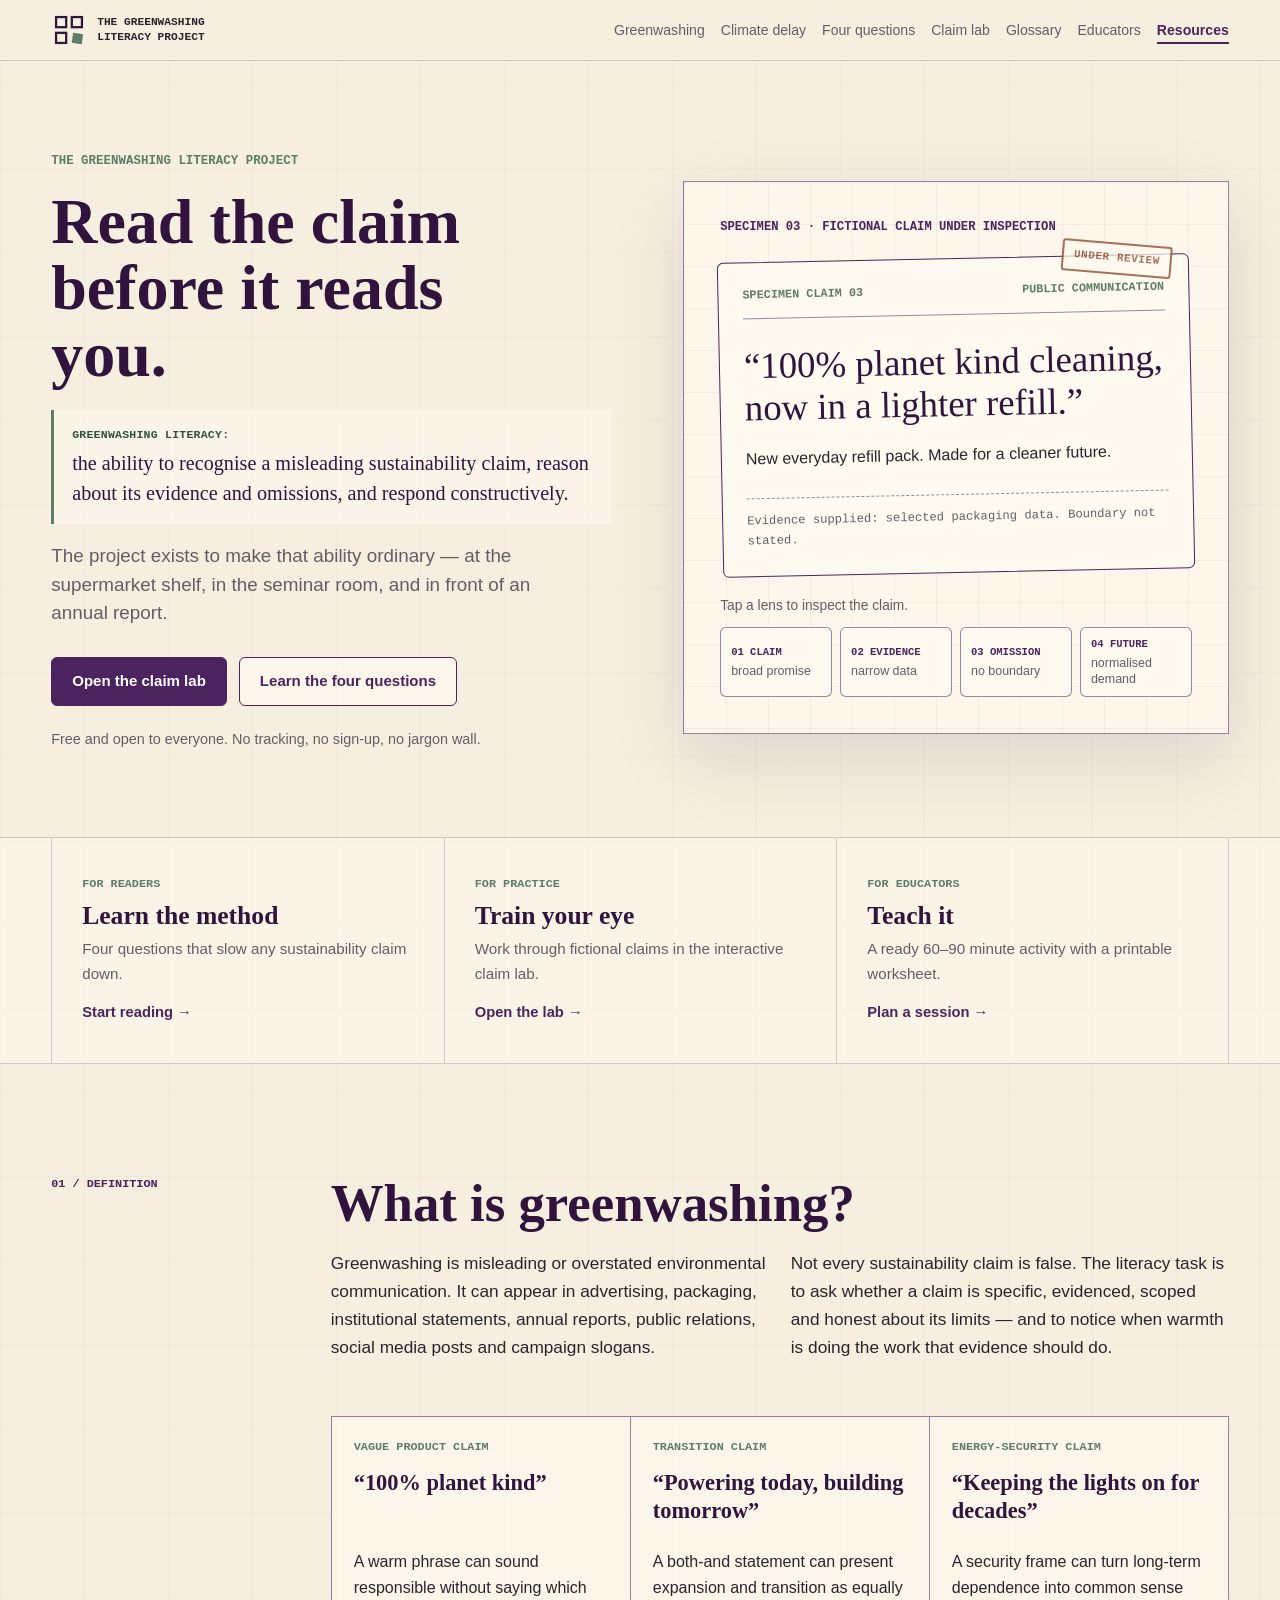
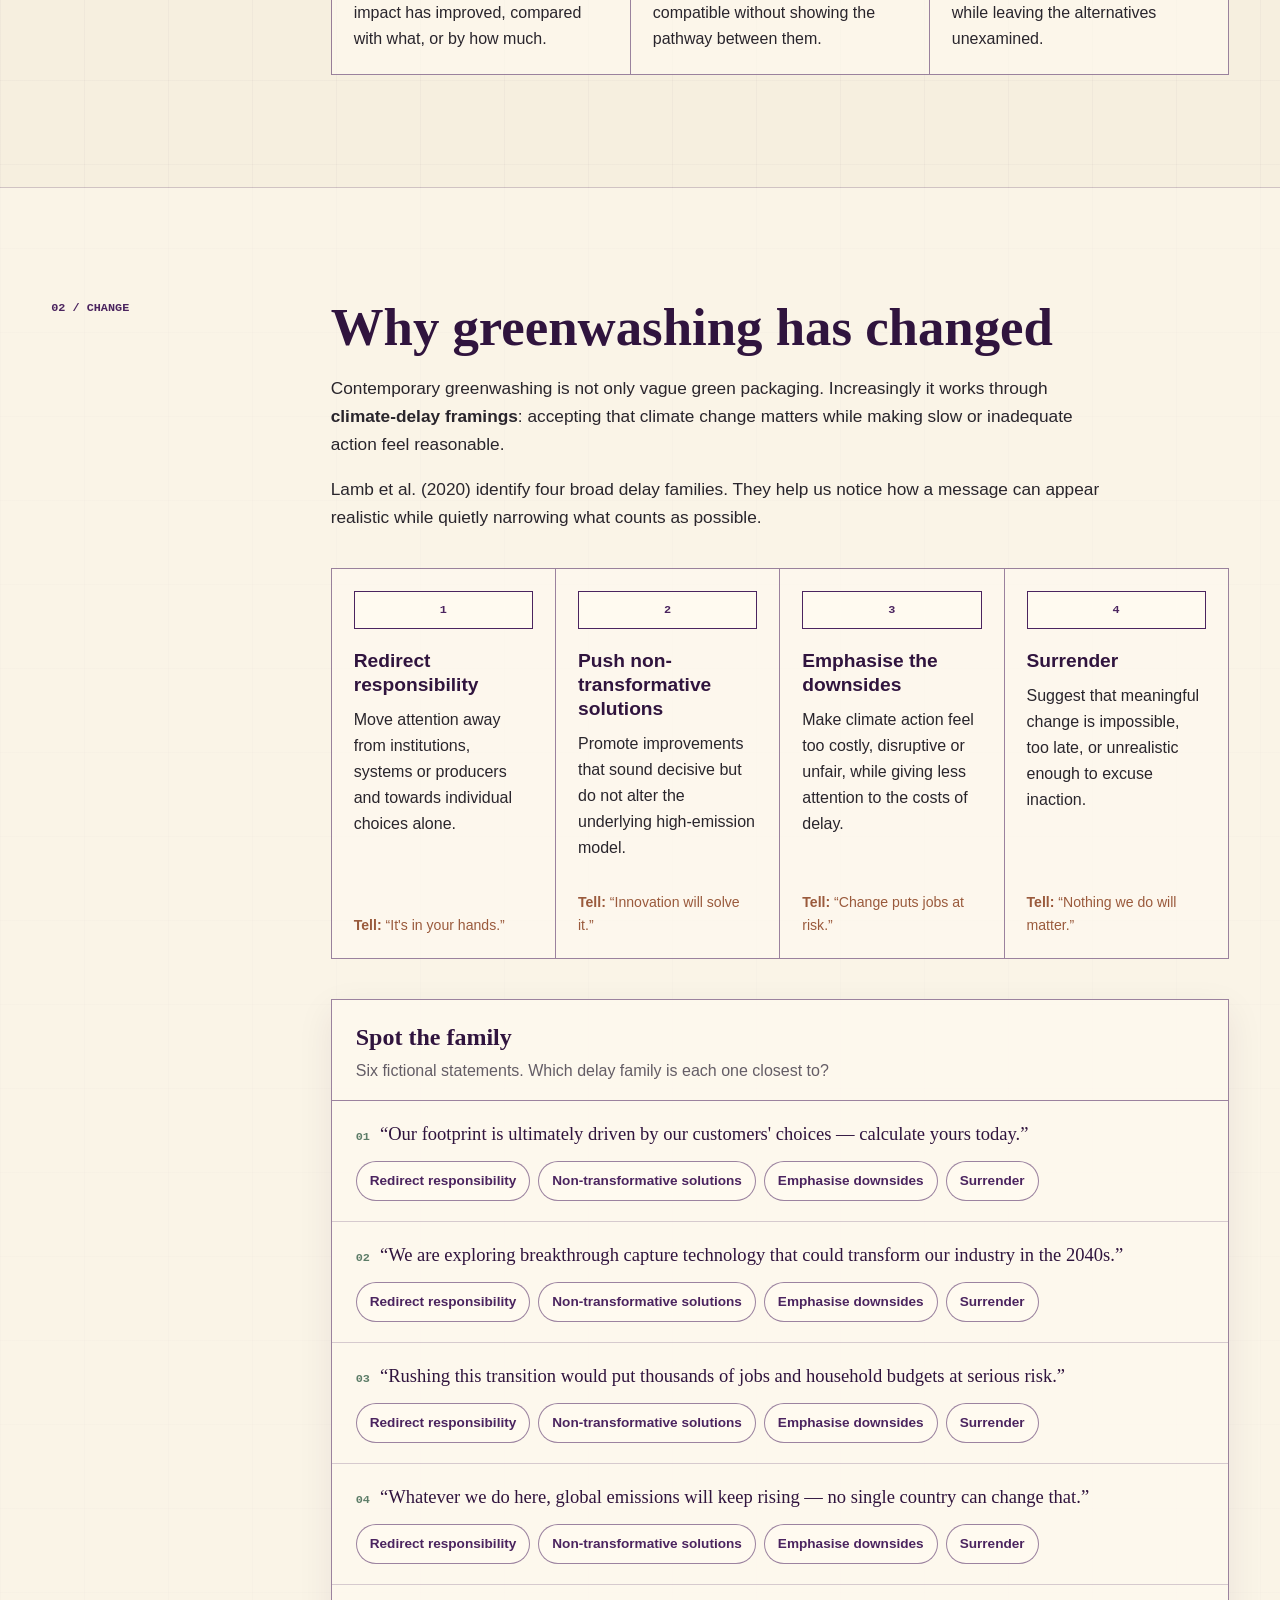
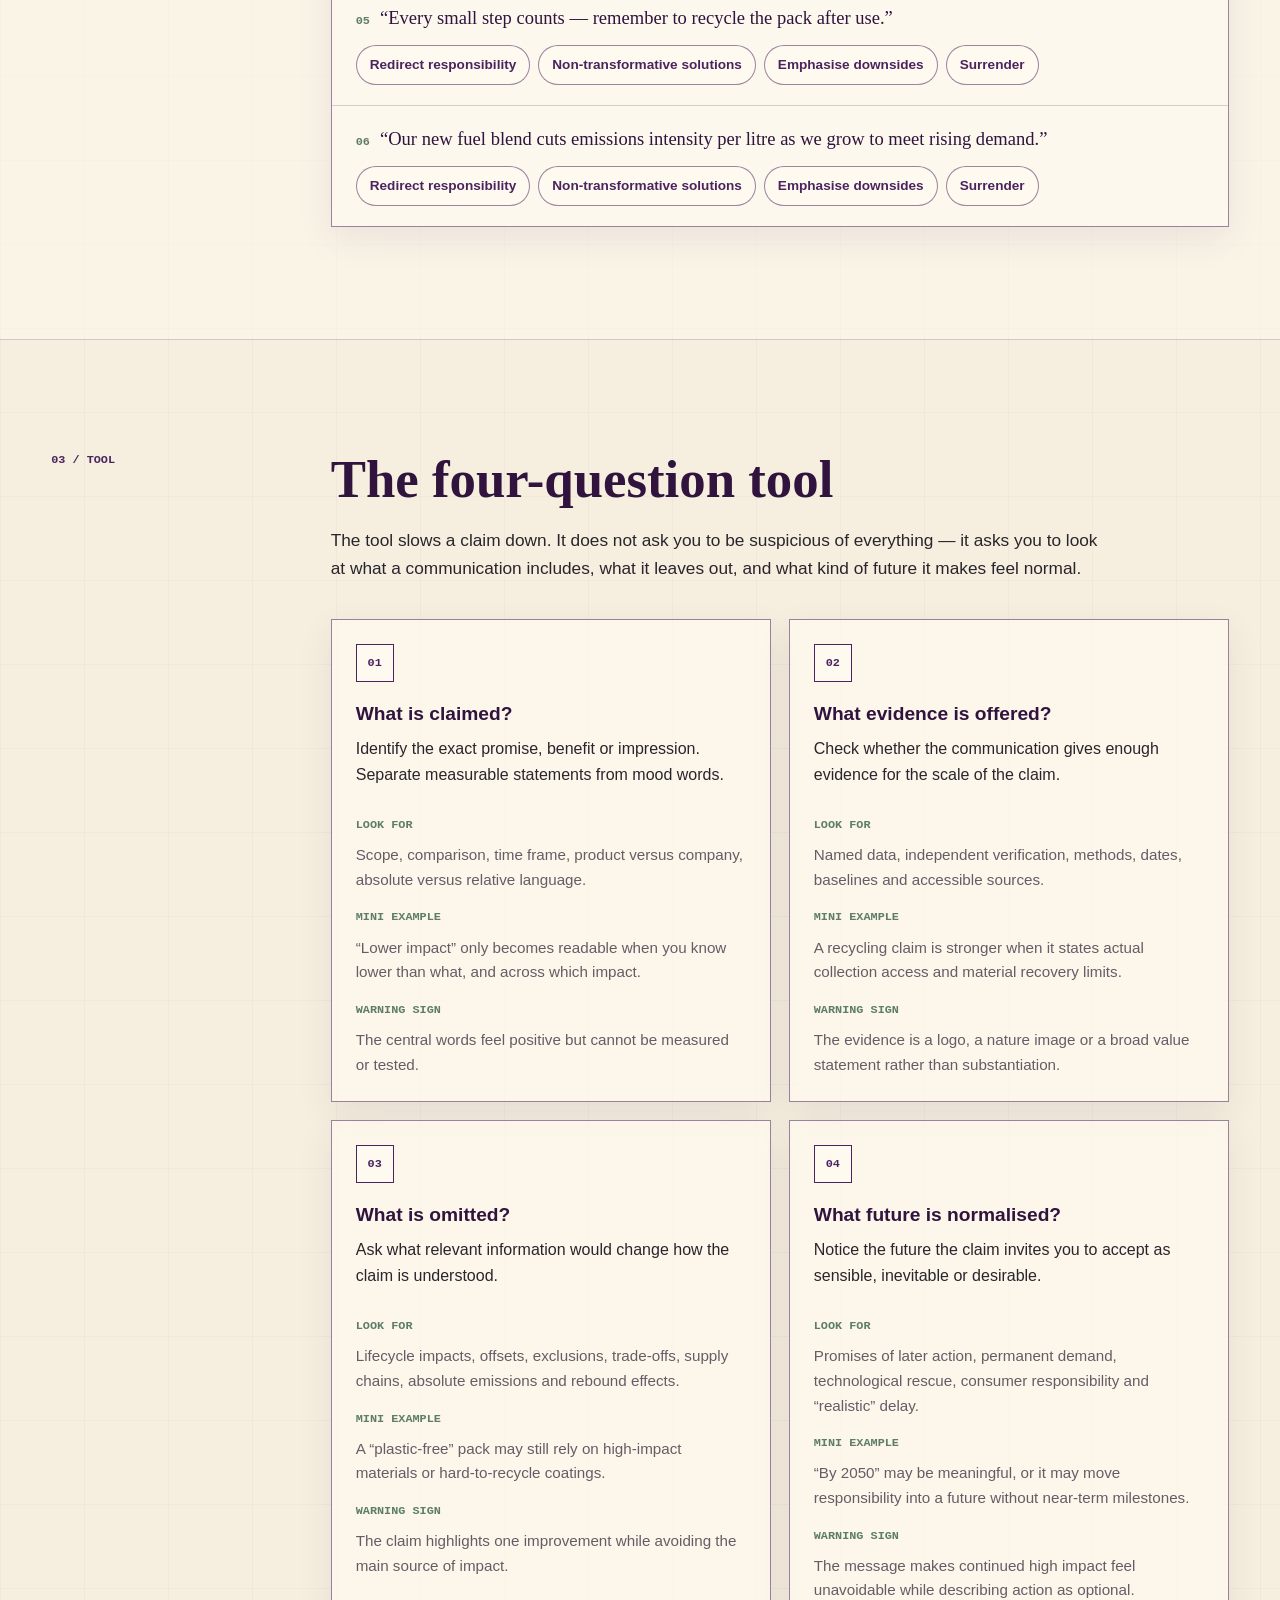
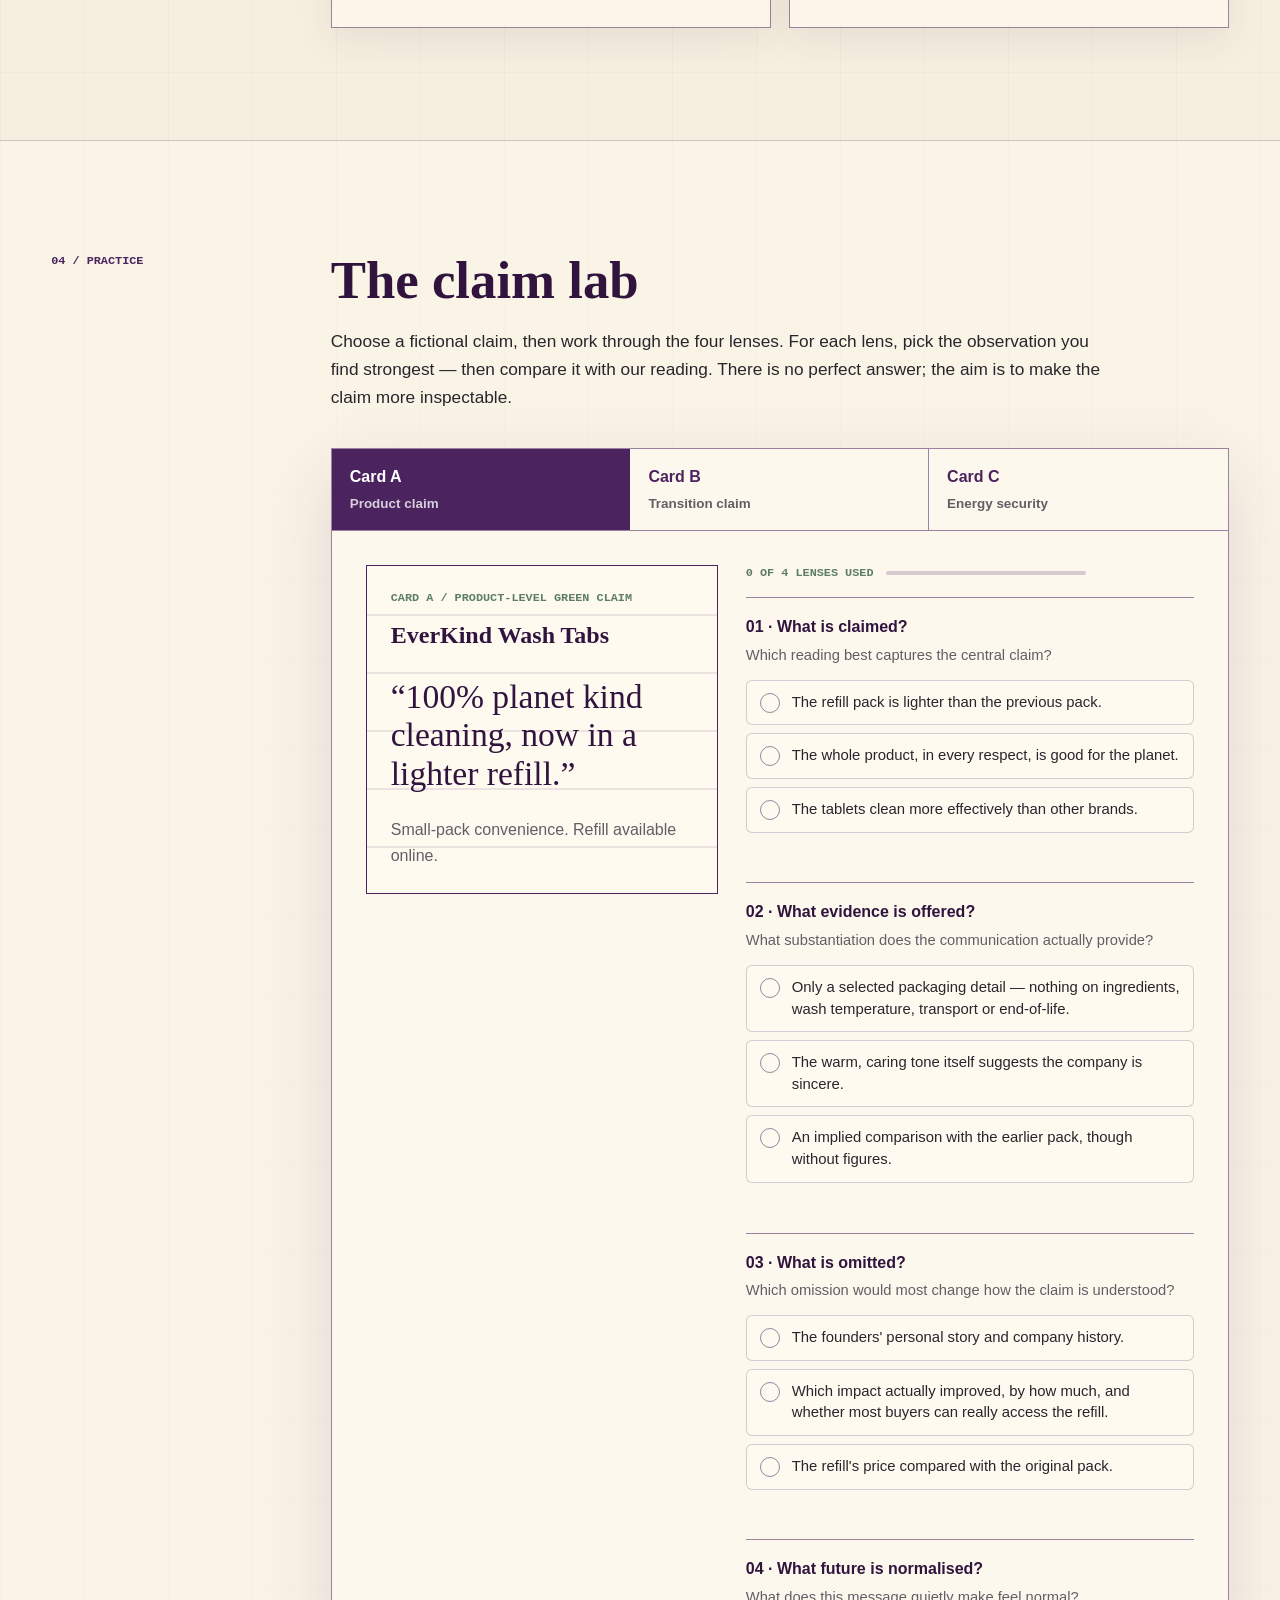
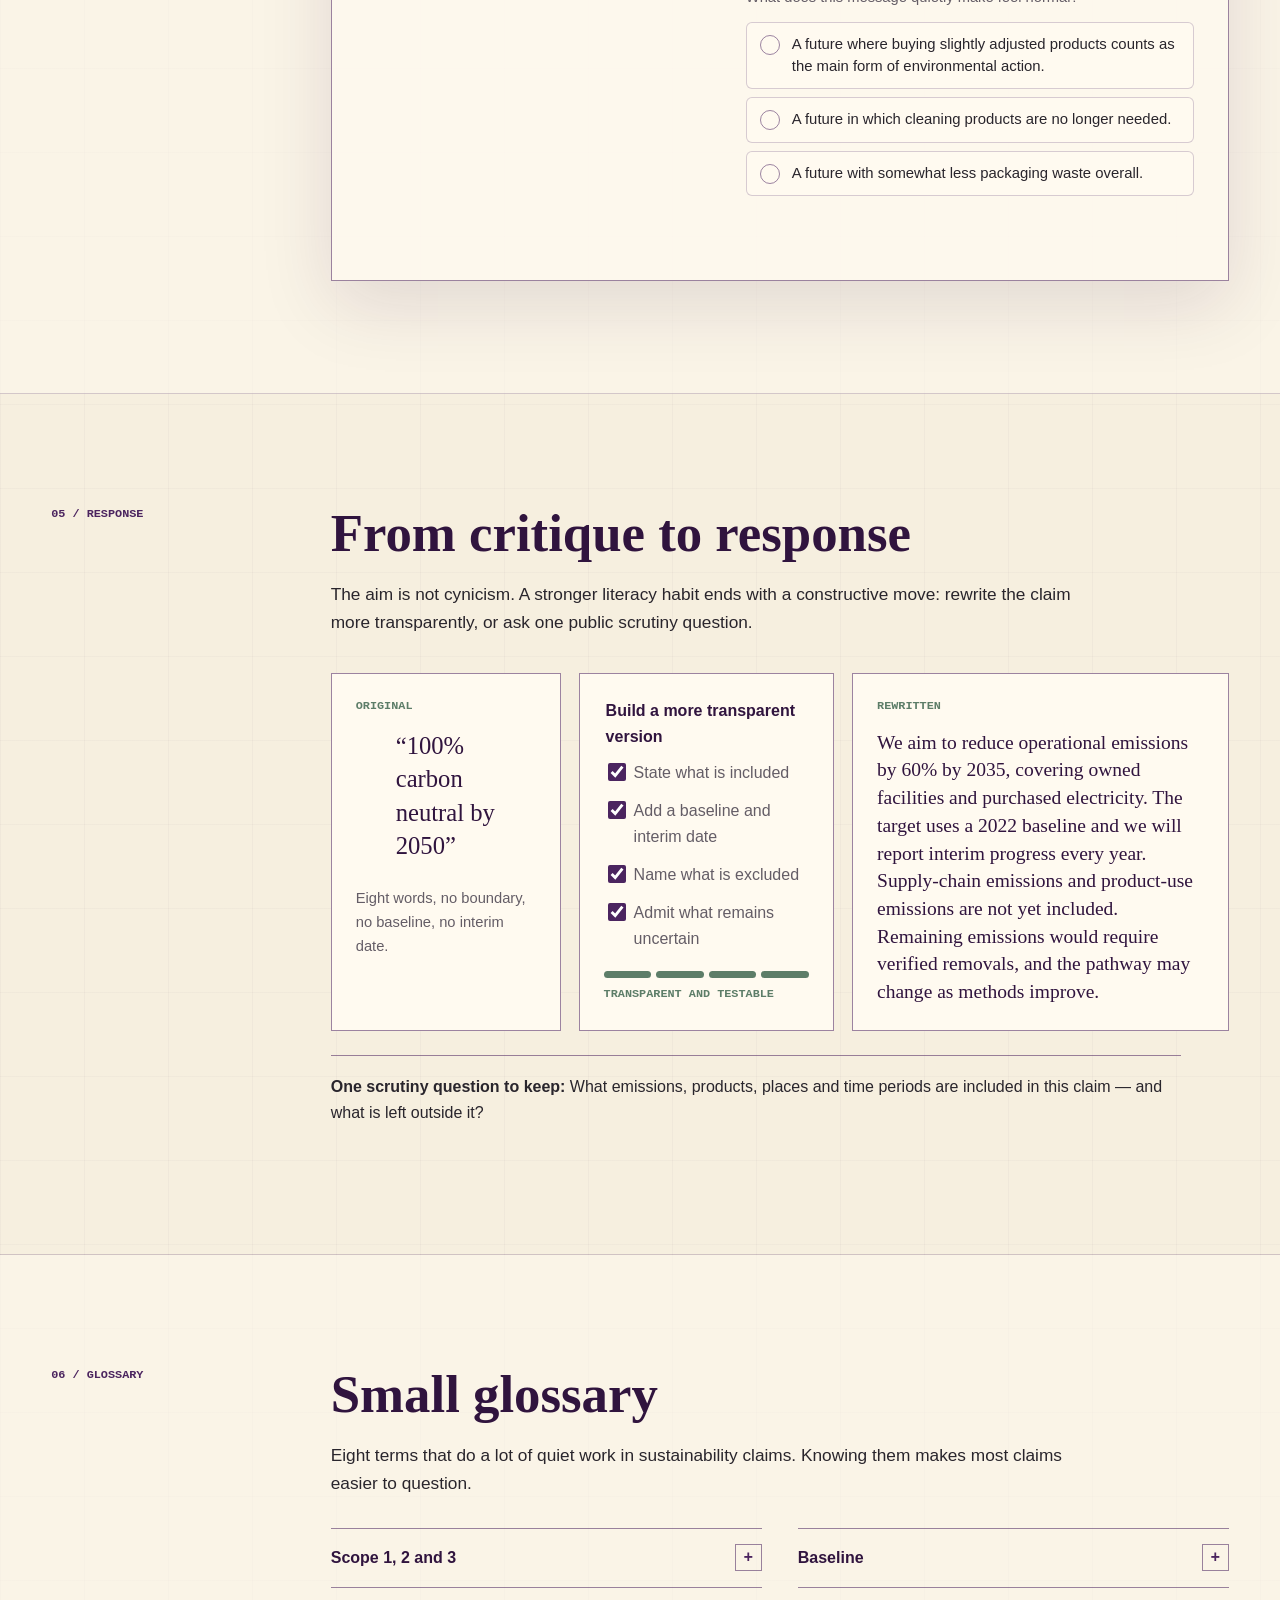
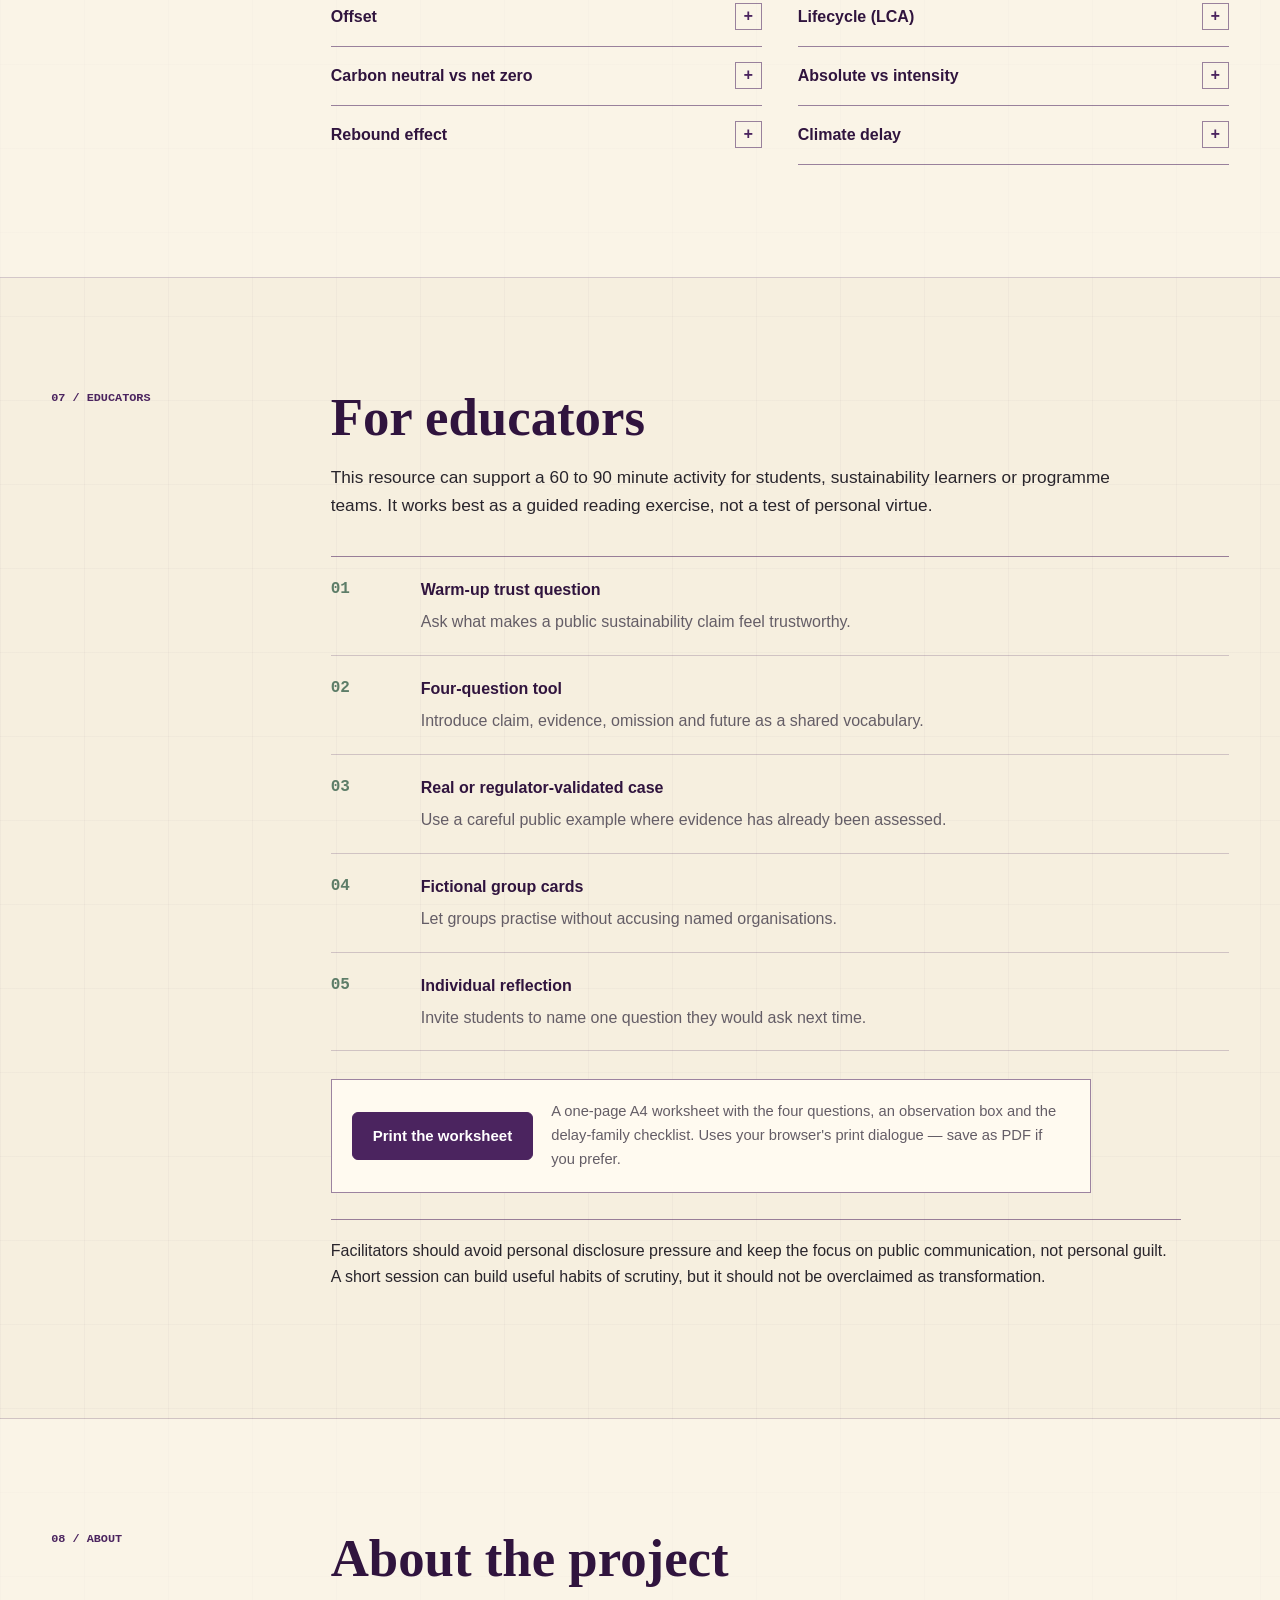
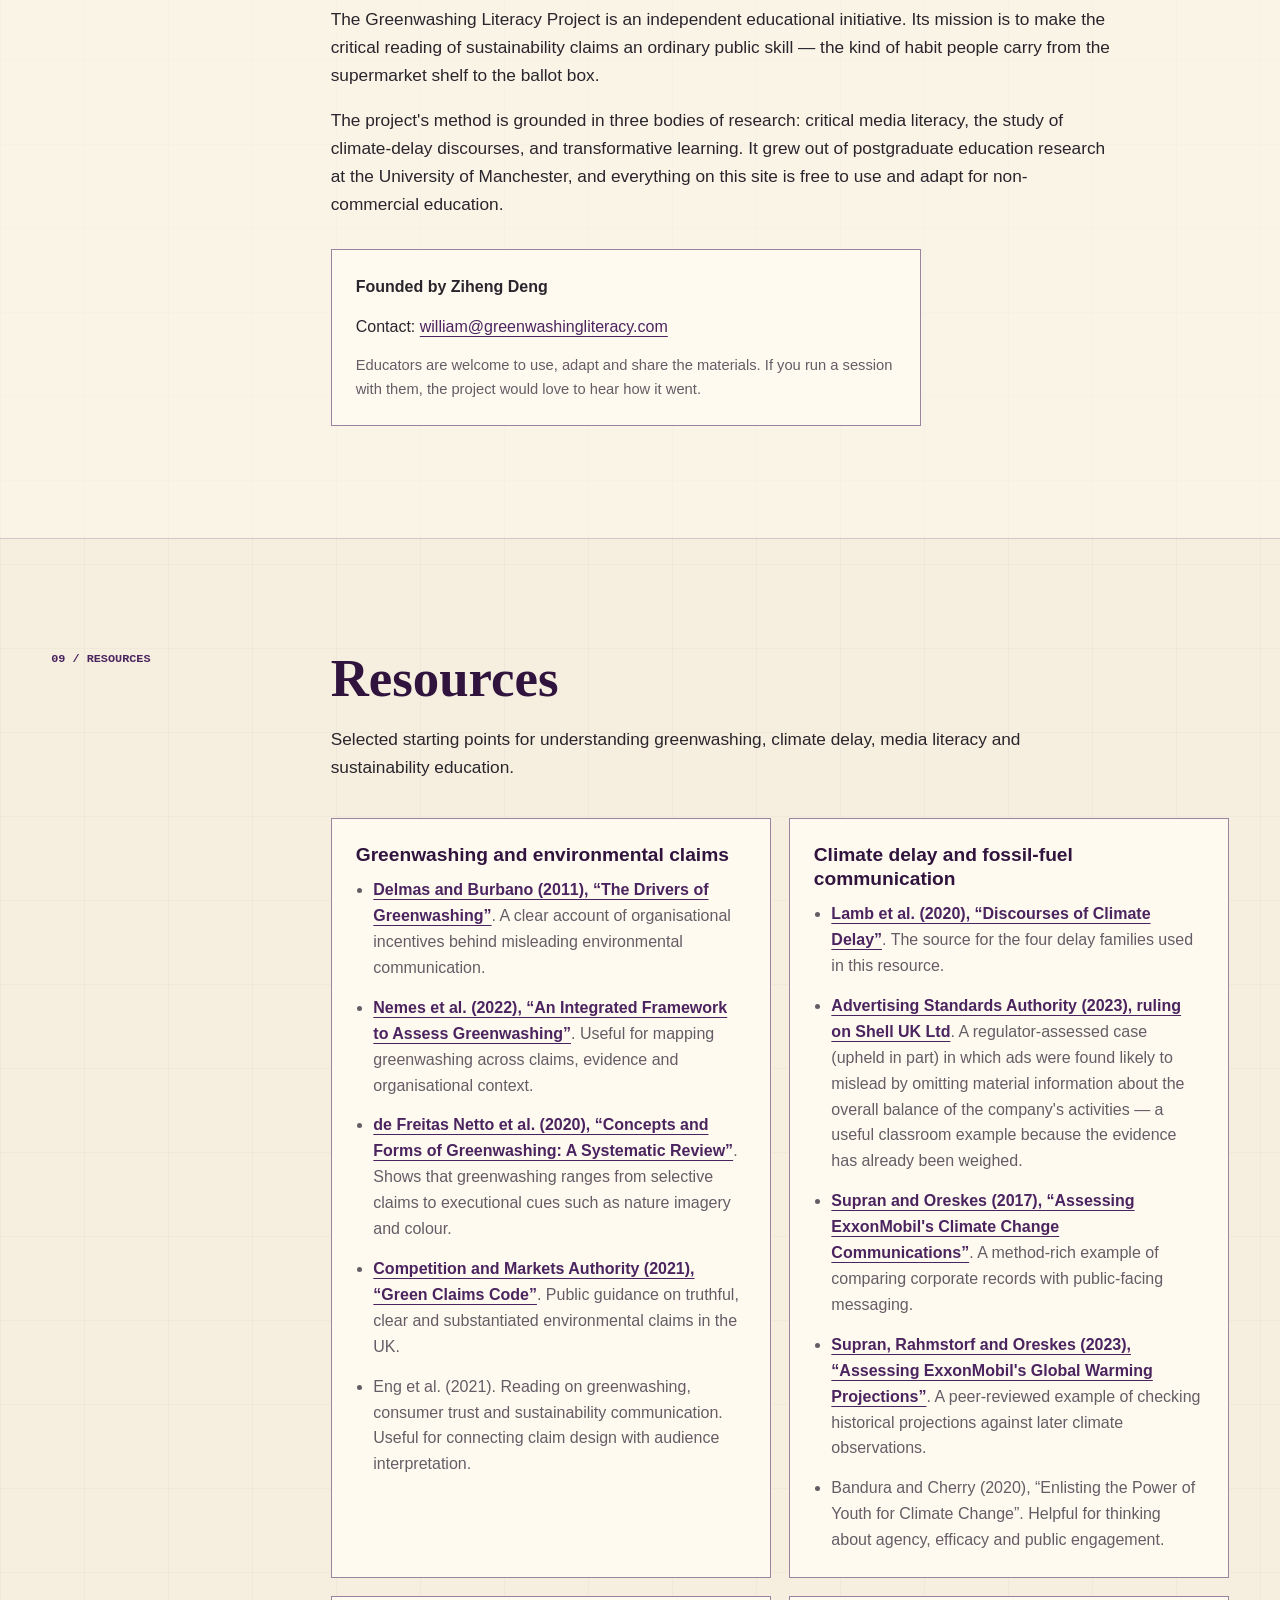
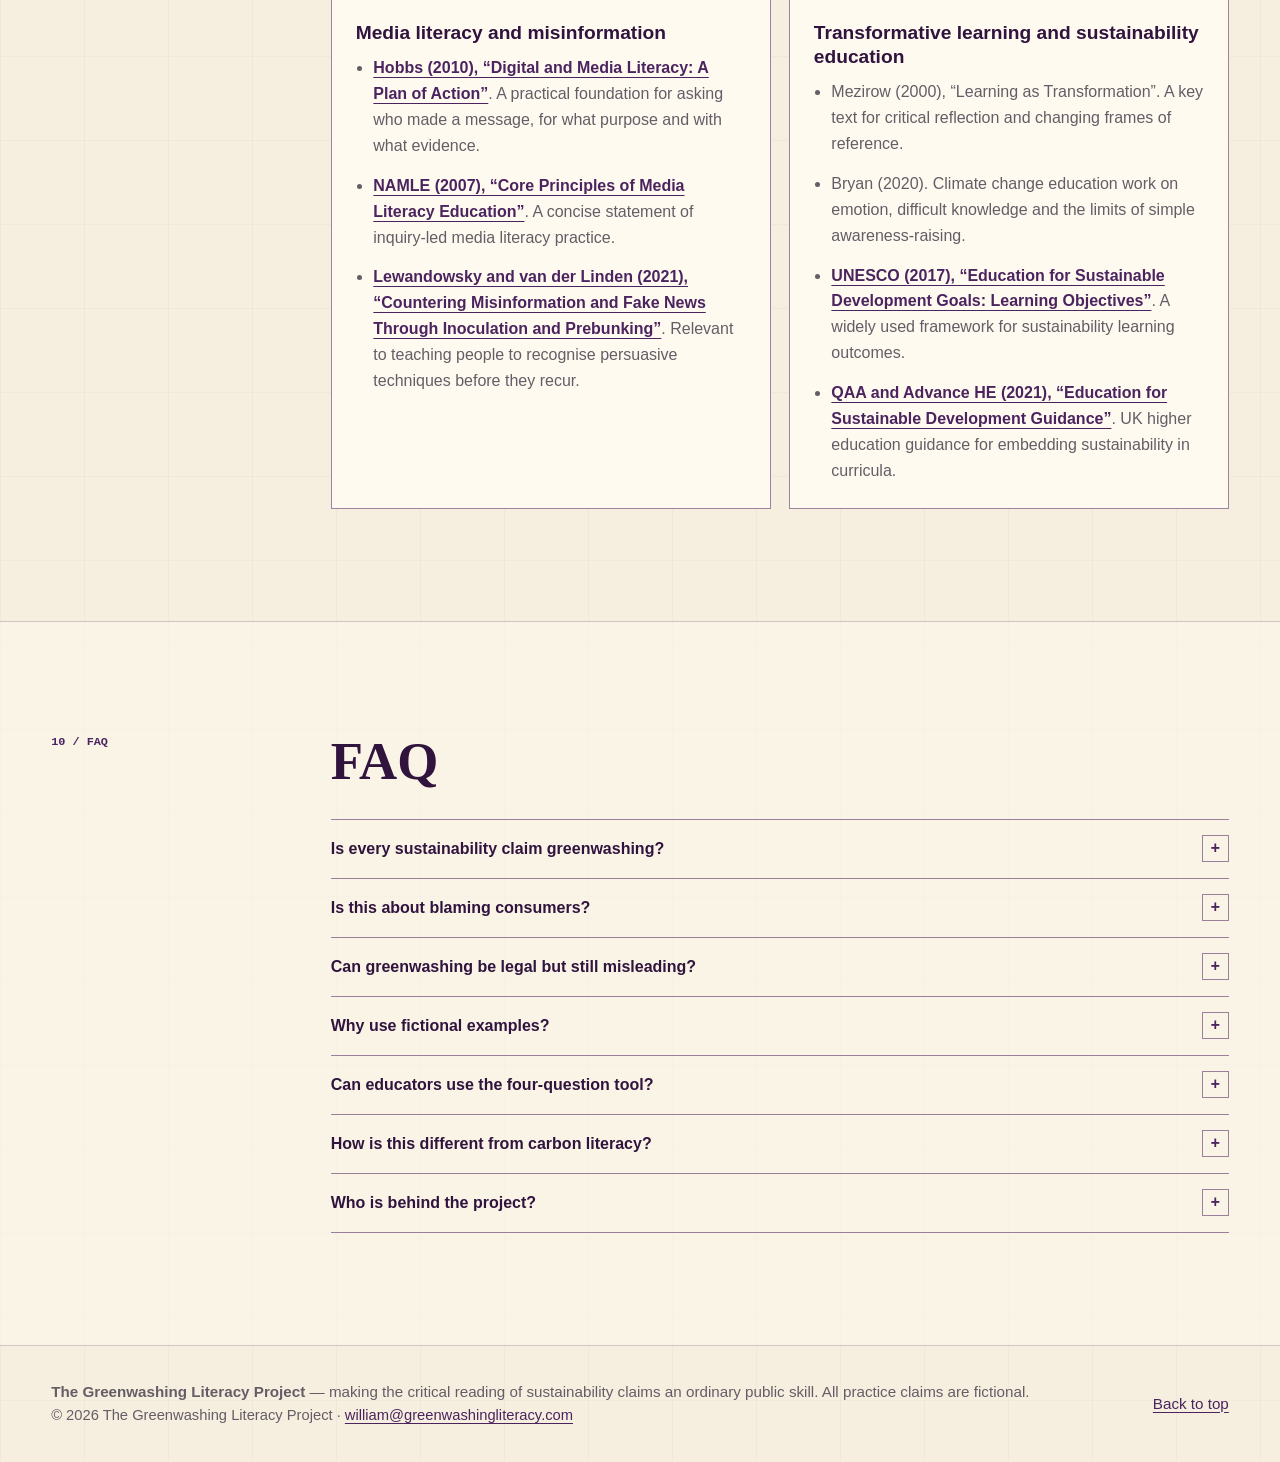
==== commit 37d6337c: "Final logo: four-lens grid with tilted green tile" ====
--- a/index.html
+++ b/index.html
@@ -10,7 +10,7 @@
   <meta property="og:url" content="https://greenwashingliteracy.com">
   <meta name="theme-color" content="#f6efdf">
   <title>The Greenwashing Literacy Project</title>
-  <link rel="icon" href="data:image/svg+xml,%3Csvg xmlns=%22http://www.w3.org/2000/svg%22 viewBox=%220 0 64 64%22%3E%3Crect width=%2264%22 height=%2264%22 fill=%22%23fffaf0%22/%3E%3Cpath d=%22M16 9 H37 L55 27 V48 a7 7 0 0 1 -7 7 H16 a7 7 0 0 1 -7 -7 V16 a7 7 0 0 1 7 -7 Z%22 fill=%22%235d7d68%22/%3E%3Cpath d=%22M37 9 L55 27 H37 Z%22 fill=%22%2330143e%22/%3E%3C/svg%3E">
+  <link rel="icon" href="data:image/svg+xml,%3Csvg xmlns=%22http://www.w3.org/2000/svg%22 viewBox=%220 0 64 64%22%3E%3Crect width=%2264%22 height=%2264%22 fill=%22%23fffaf0%22/%3E%3Cg stroke=%22%2330143e%22 stroke-width=%224%22 fill=%22none%22%3E%3Crect x=%229%22 y=%229%22 width=%2218%22 height=%2218%22/%3E%3Crect x=%2237%22 y=%229%22 width=%2218%22 height=%2218%22/%3E%3Crect x=%229%22 y=%2237%22 width=%2218%22 height=%2218%22/%3E%3C/g%3E%3Crect x=%2238%22 y=%2238%22 width=%2218%22 height=%2218%22 fill=%22%235d7d68%22 transform=%22rotate(8 47 47)%22/%3E%3C/svg%3E">
   <link rel="stylesheet" href="styles.css?v=7">
   <script type="application/ld+json">
   {
@@ -40,8 +40,12 @@
   <header class="site-header" aria-label="Site header">
     <a class="brand" href="#top" aria-label="The Greenwashing Literacy Project home">
       <svg class="brand-logo" viewBox="0 0 64 64" aria-hidden="true" focusable="false" xmlns="http://www.w3.org/2000/svg">
-        <path d="M16 9 H37 L55 27 V48 a7 7 0 0 1 -7 7 H16 a7 7 0 0 1 -7 -7 V16 a7 7 0 0 1 7 -7 Z" fill="#5d7d68"/>
-        <path d="M37 9 L55 27 H37 Z" fill="#30143e"/>
+        <g stroke="#30143e" stroke-width="4" fill="none">
+          <rect x="9" y="9" width="18" height="18"/>
+          <rect x="37" y="9" width="18" height="18"/>
+          <rect x="9" y="37" width="18" height="18"/>
+        </g>
+        <rect x="38" y="38" width="18" height="18" fill="#5d7d68" transform="rotate(8 47 47)"/>
       </svg>
       <span>The Greenwashing<br>Literacy Project</span>
     </a>
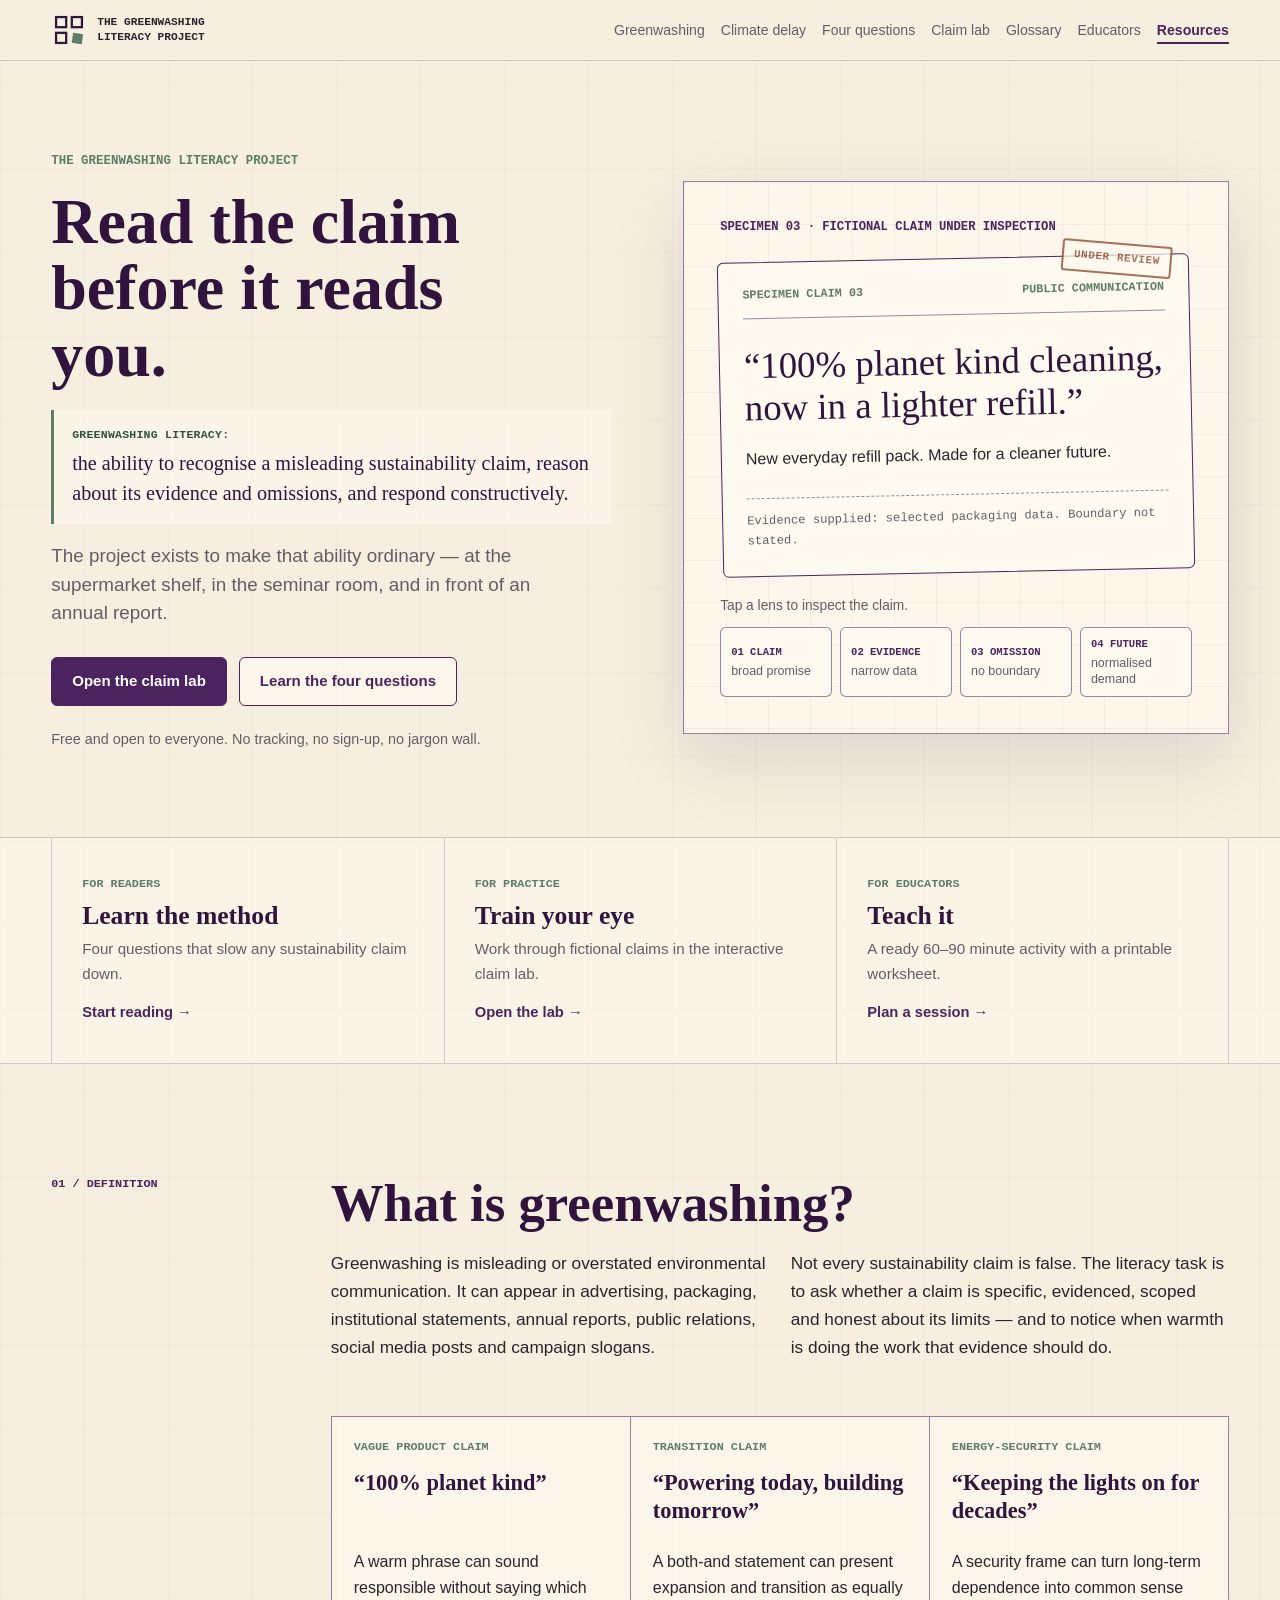
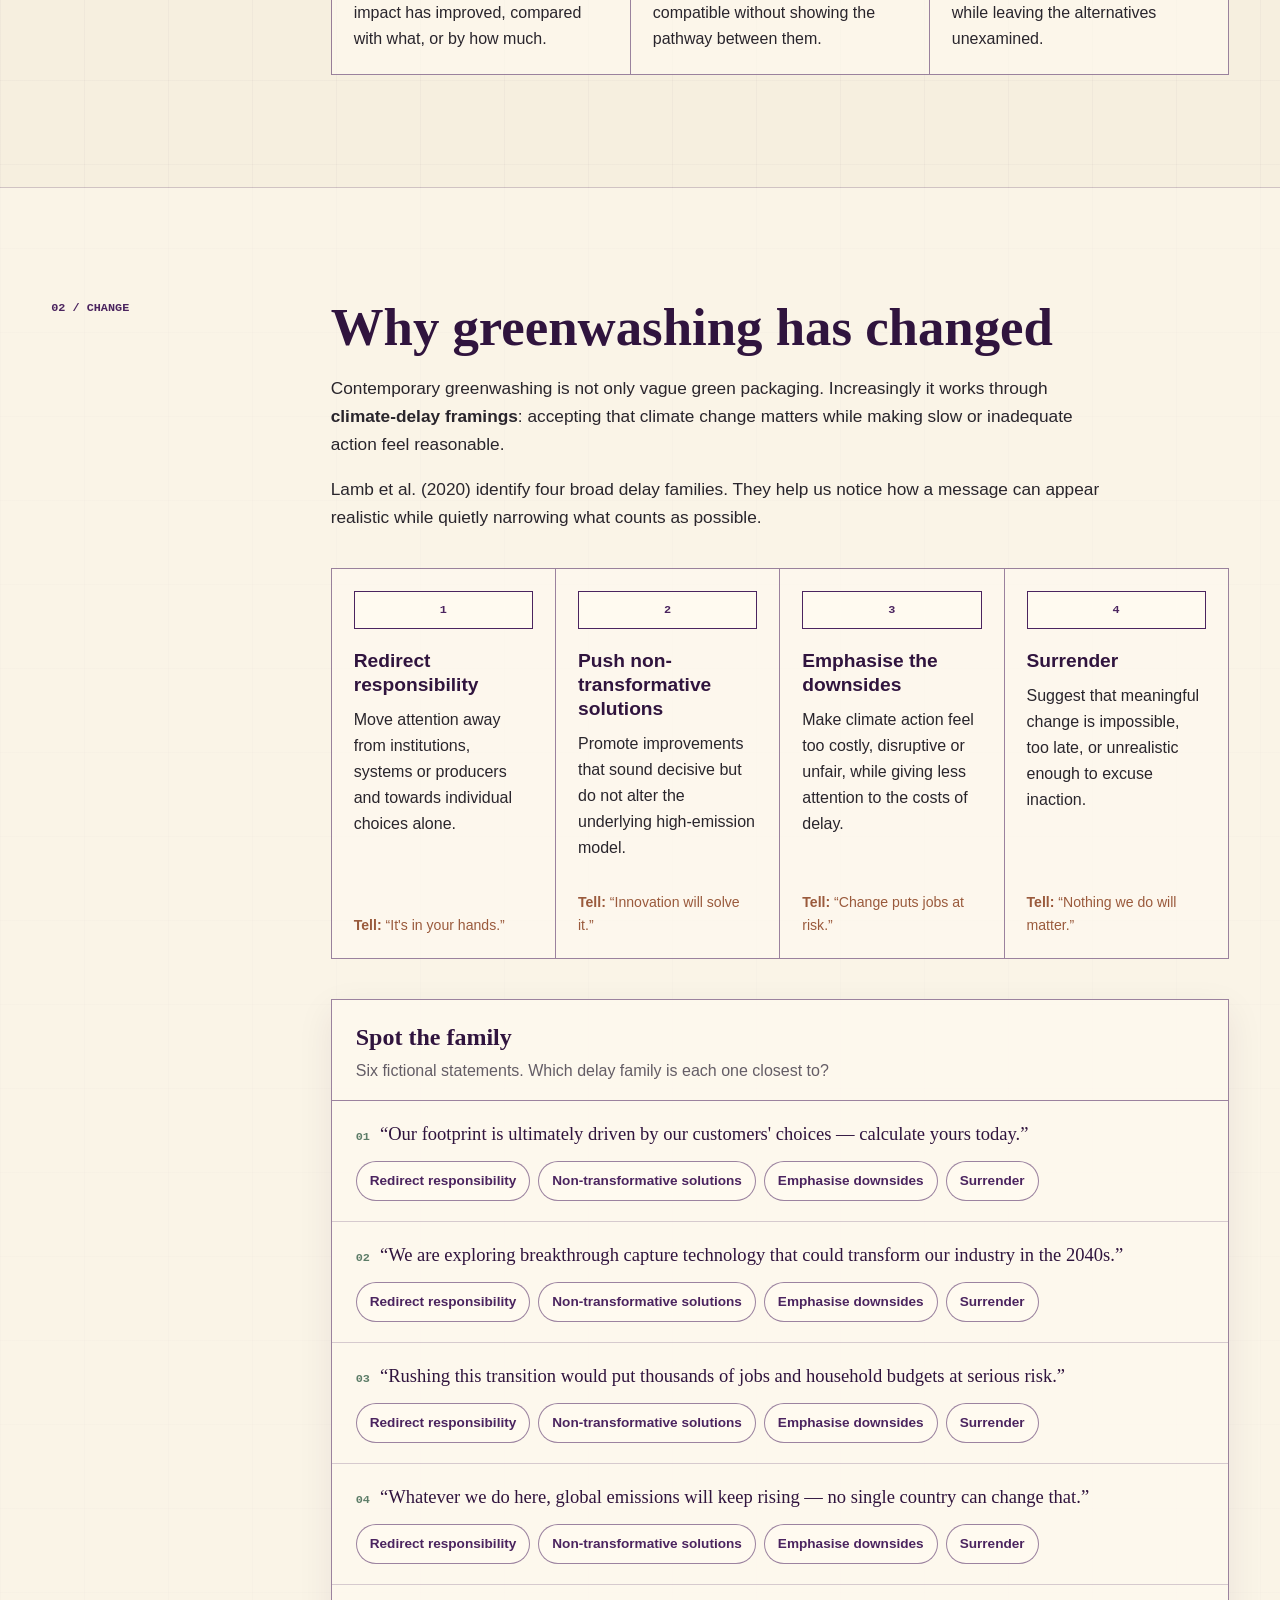
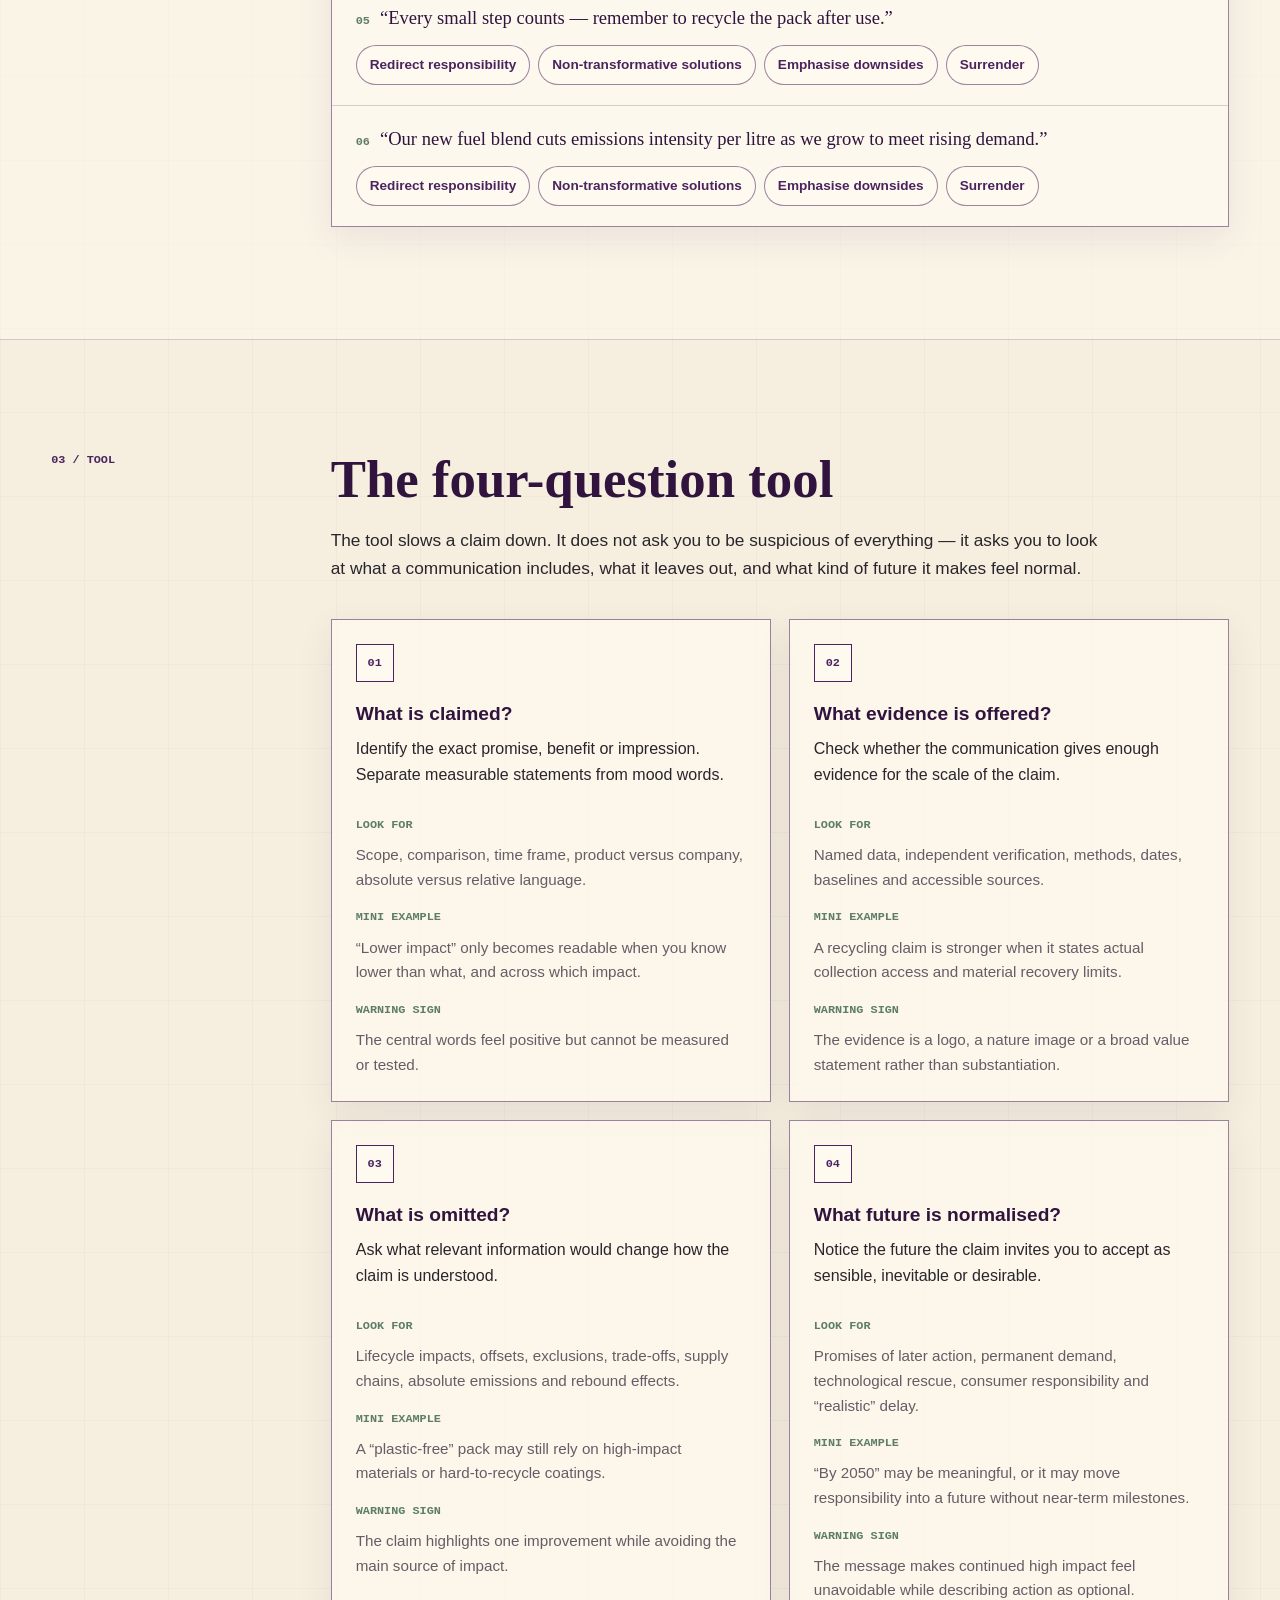
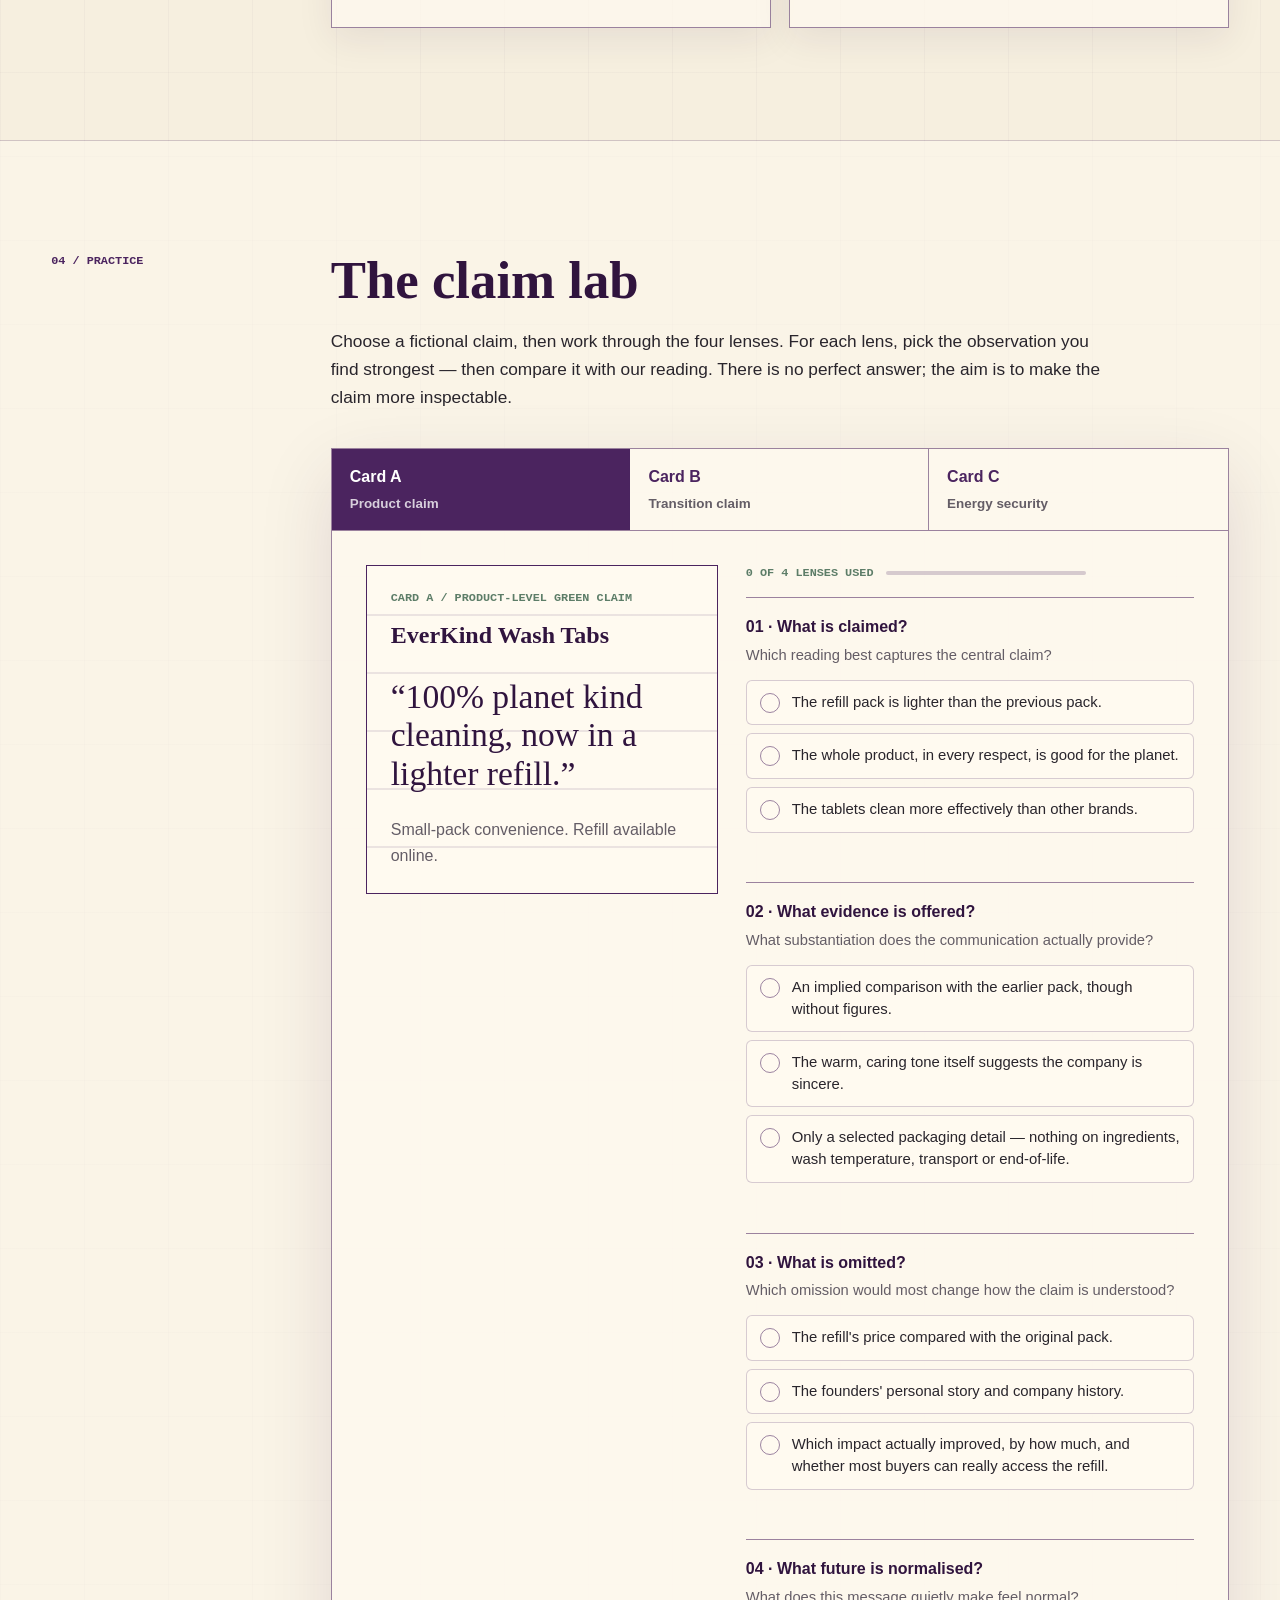
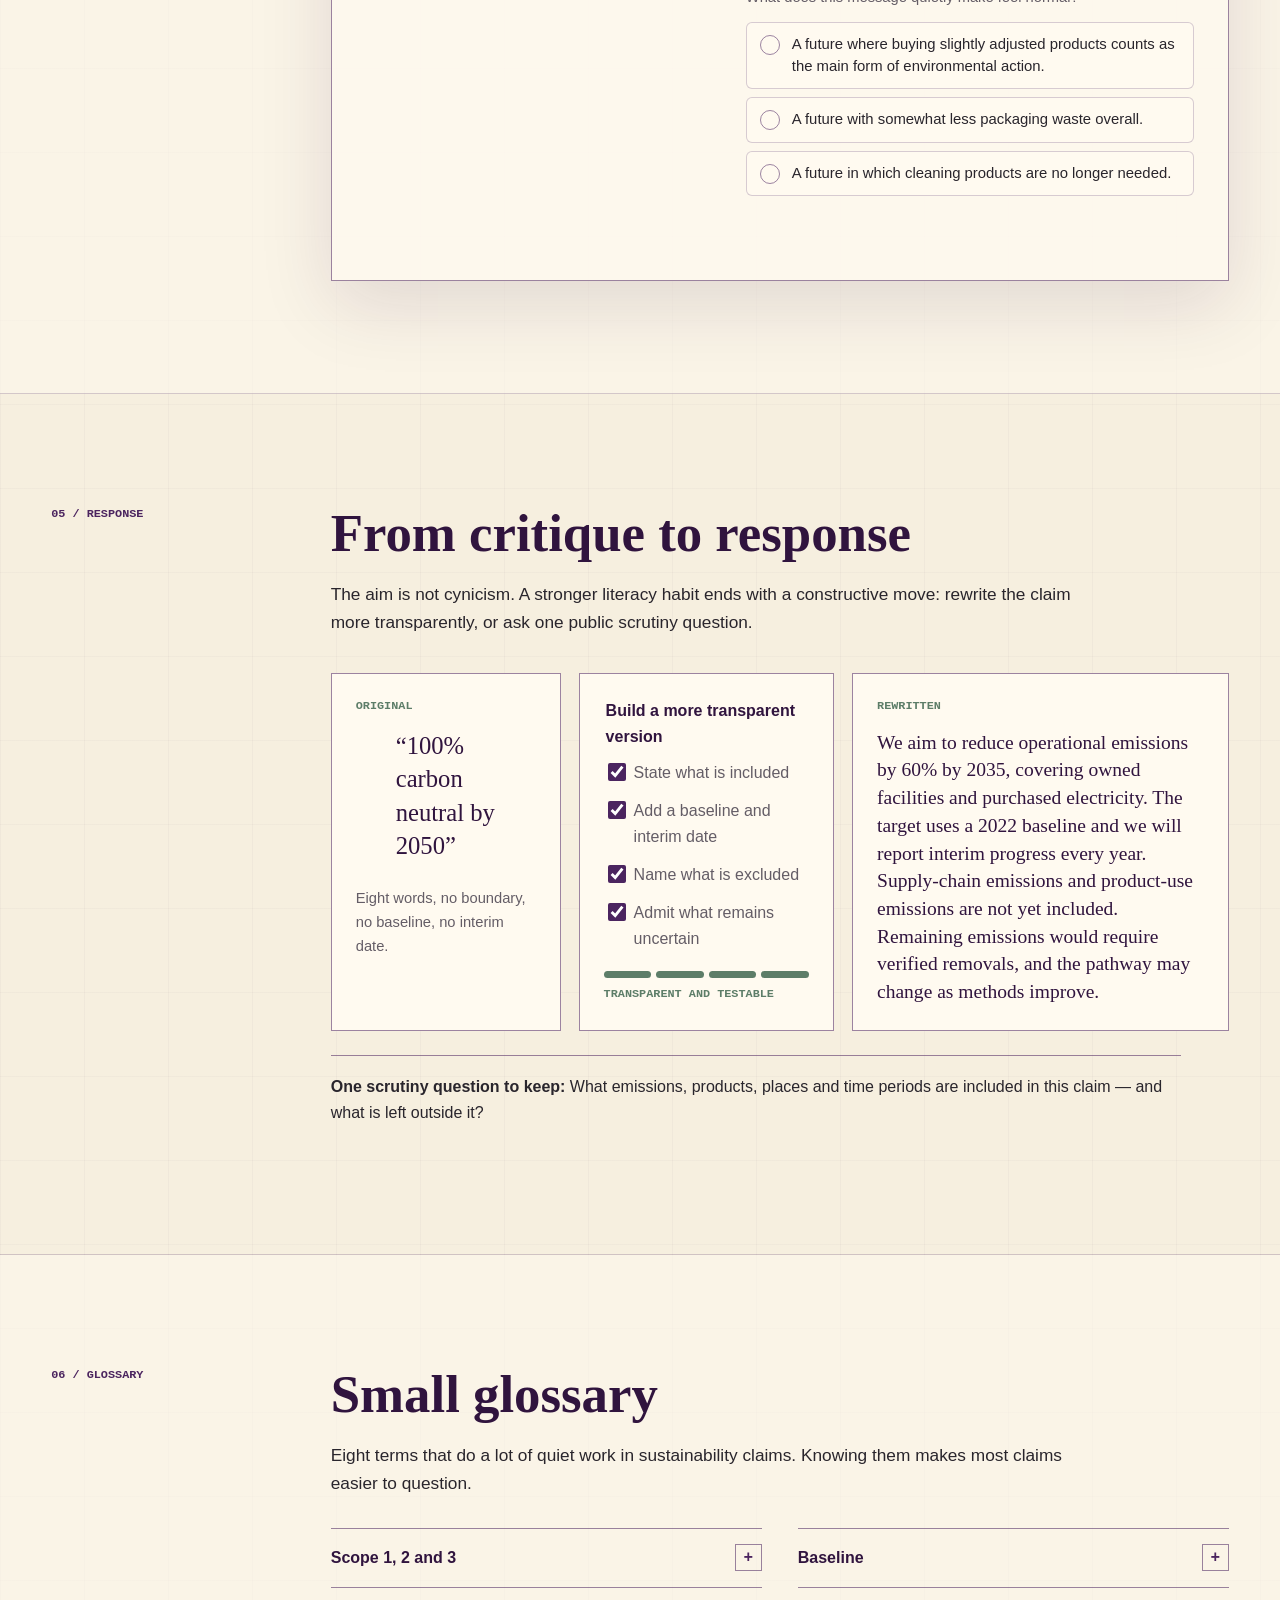
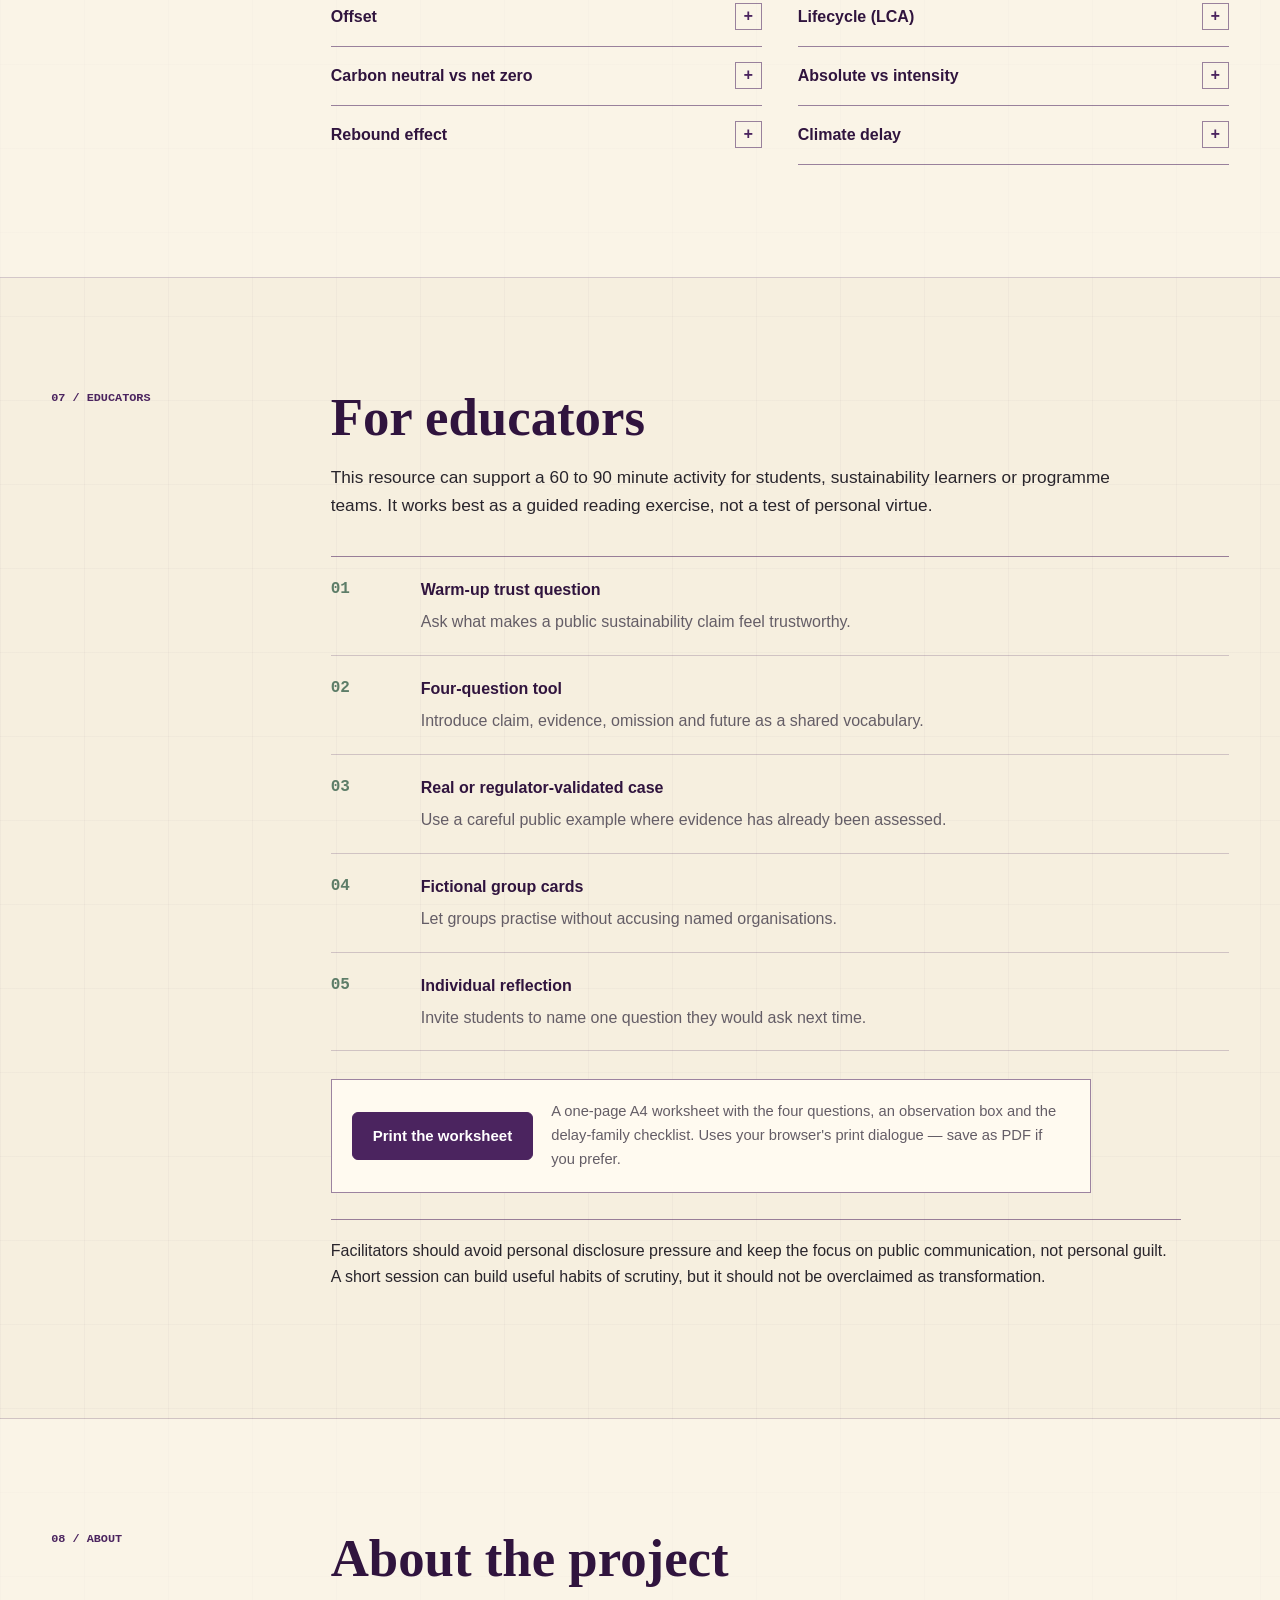
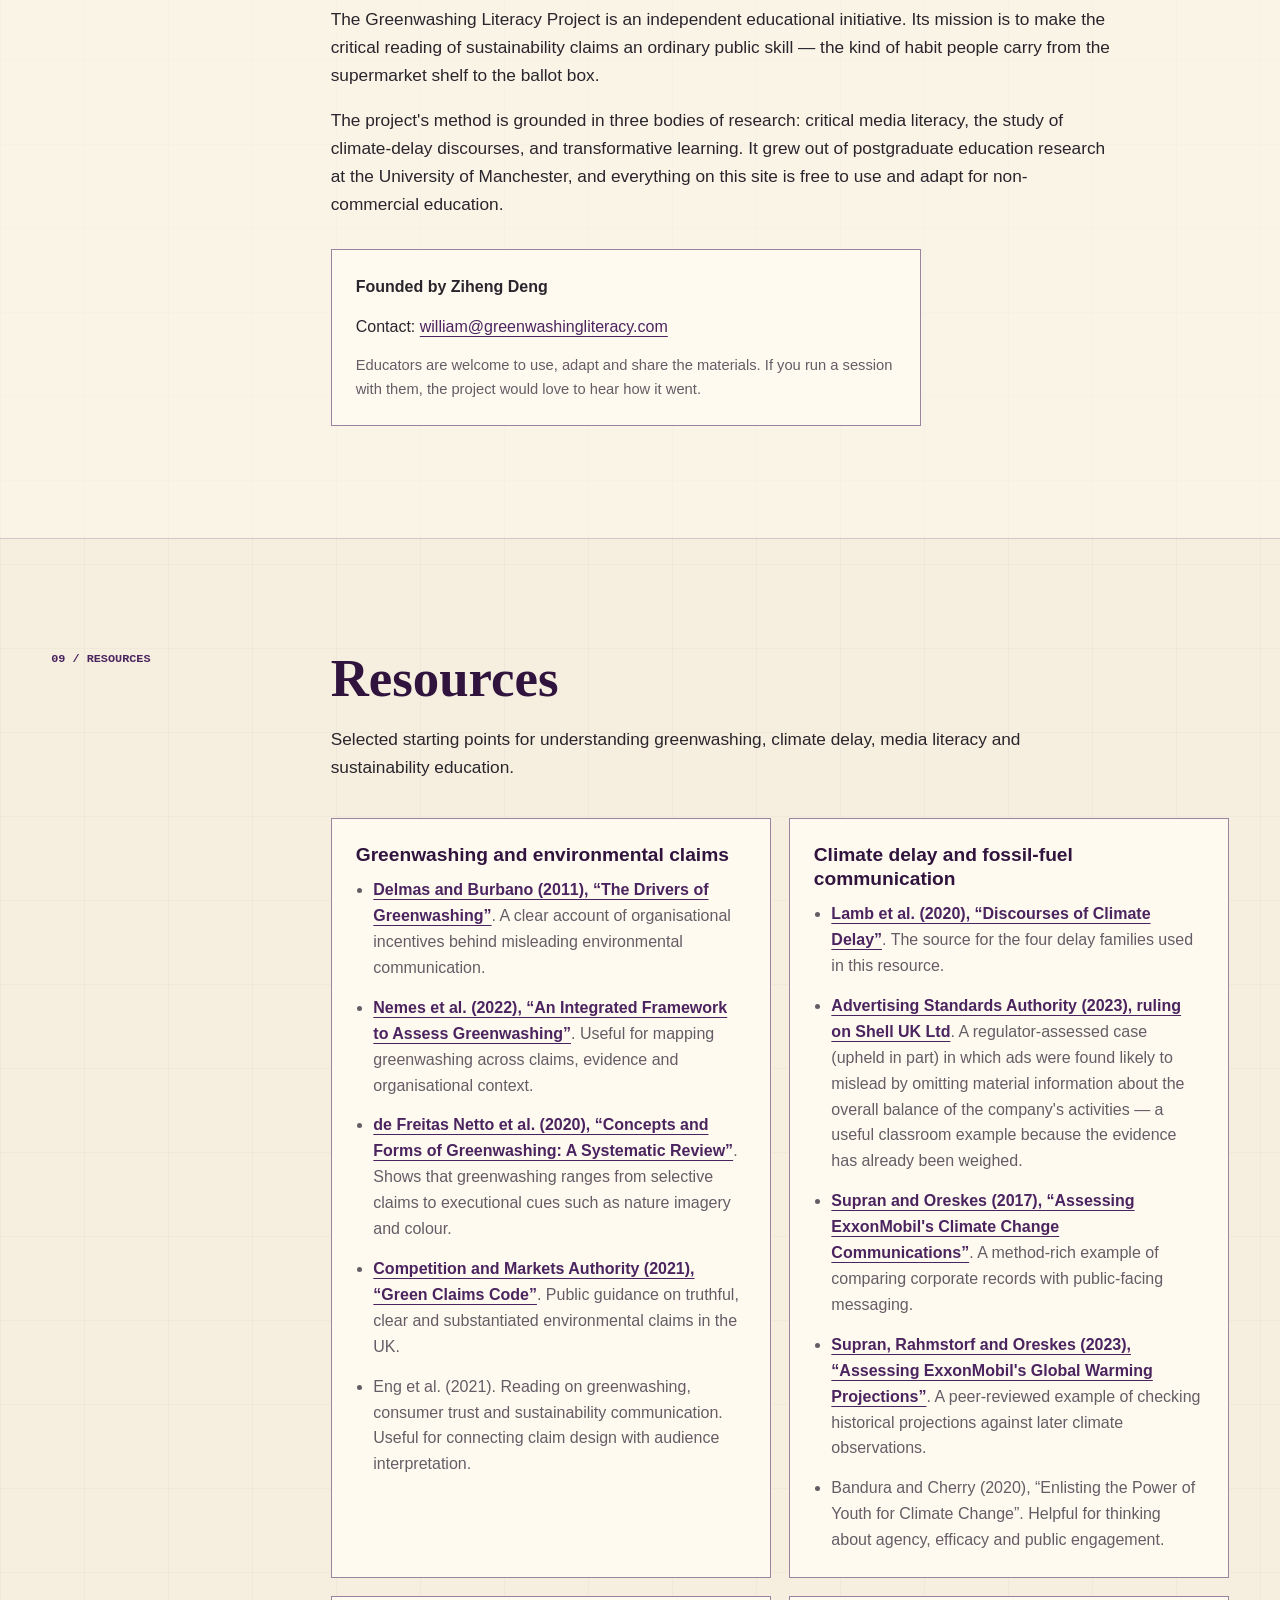
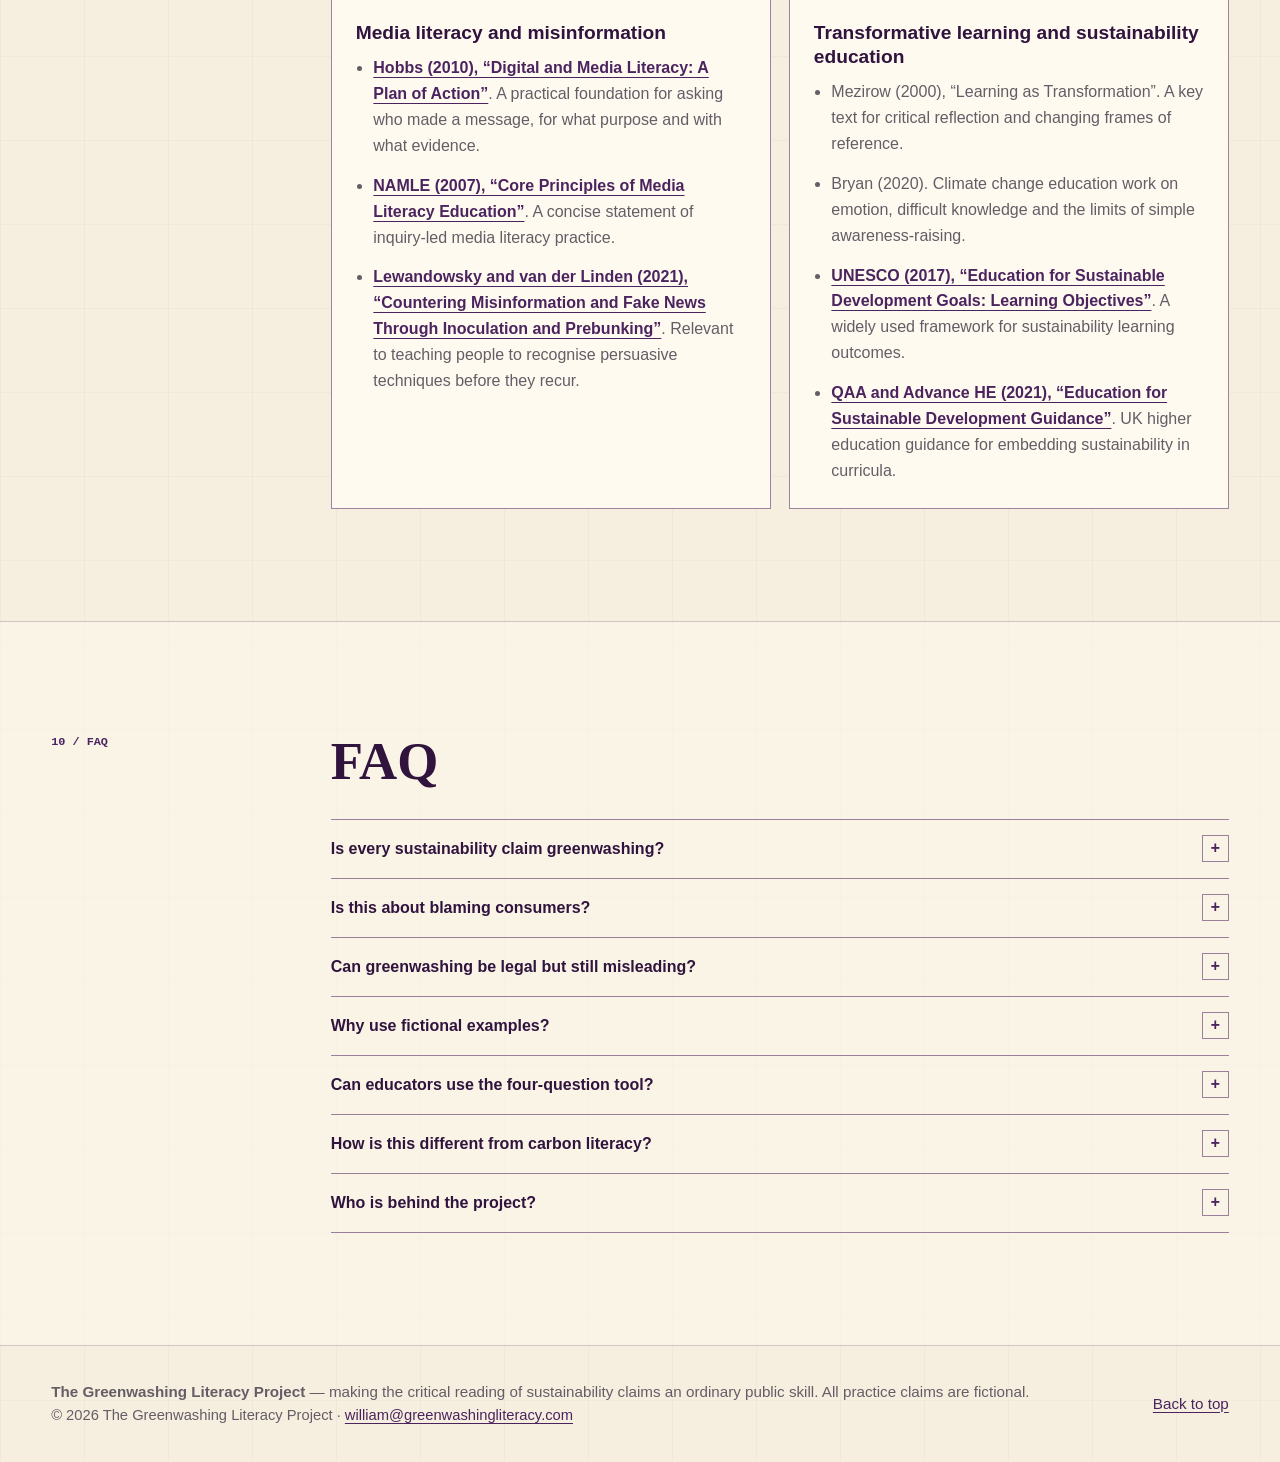
==== commit f5f0f072: "Add og image, branded 404, robots, sitemap; rebrand README" ====
--- a/index.html
+++ b/index.html
@@ -8,6 +8,10 @@
   <meta property="og:description" content="A practical way to read sustainability claims before they read you.">
   <meta property="og:type" content="website">
   <meta property="og:url" content="https://greenwashingliteracy.com">
+  <meta property="og:image" content="https://greenwashingliteracy.com/og-image.png">
+  <meta property="og:image:width" content="1200">
+  <meta property="og:image:height" content="630">
+  <meta name="twitter:card" content="summary_large_image">
   <meta name="theme-color" content="#f6efdf">
   <title>The Greenwashing Literacy Project</title>
   <link rel="icon" href="data:image/svg+xml,%3Csvg xmlns=%22http://www.w3.org/2000/svg%22 viewBox=%220 0 64 64%22%3E%3Crect width=%2264%22 height=%2264%22 fill=%22%23fffaf0%22/%3E%3Cg stroke=%22%2330143e%22 stroke-width=%224%22 fill=%22none%22%3E%3Crect x=%229%22 y=%229%22 width=%2218%22 height=%2218%22/%3E%3Crect x=%2237%22 y=%229%22 width=%2218%22 height=%2218%22/%3E%3Crect x=%229%22 y=%2237%22 width=%2218%22 height=%2218%22/%3E%3C/g%3E%3Crect x=%2238%22 y=%2238%22 width=%2218%22 height=%2218%22 fill=%22%235d7d68%22 transform=%22rotate(8 47 47)%22/%3E%3C/svg%3E">
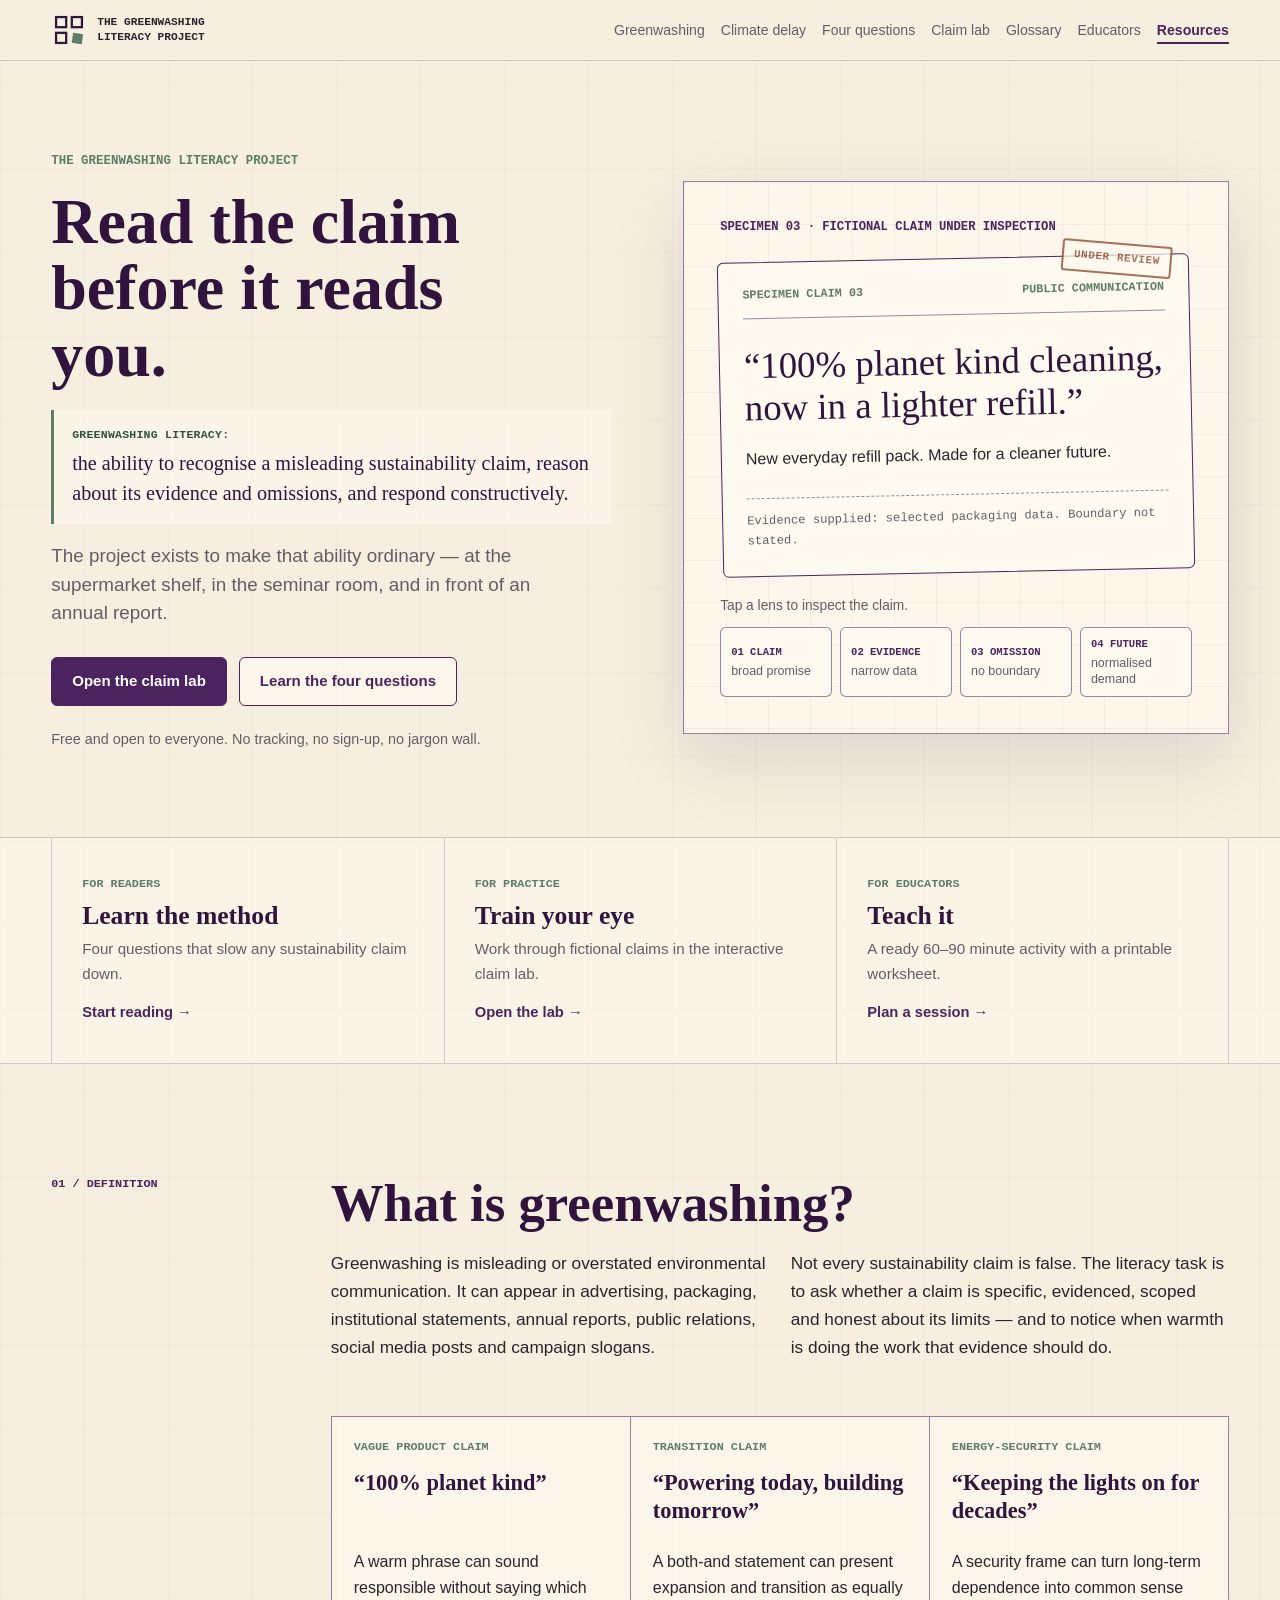
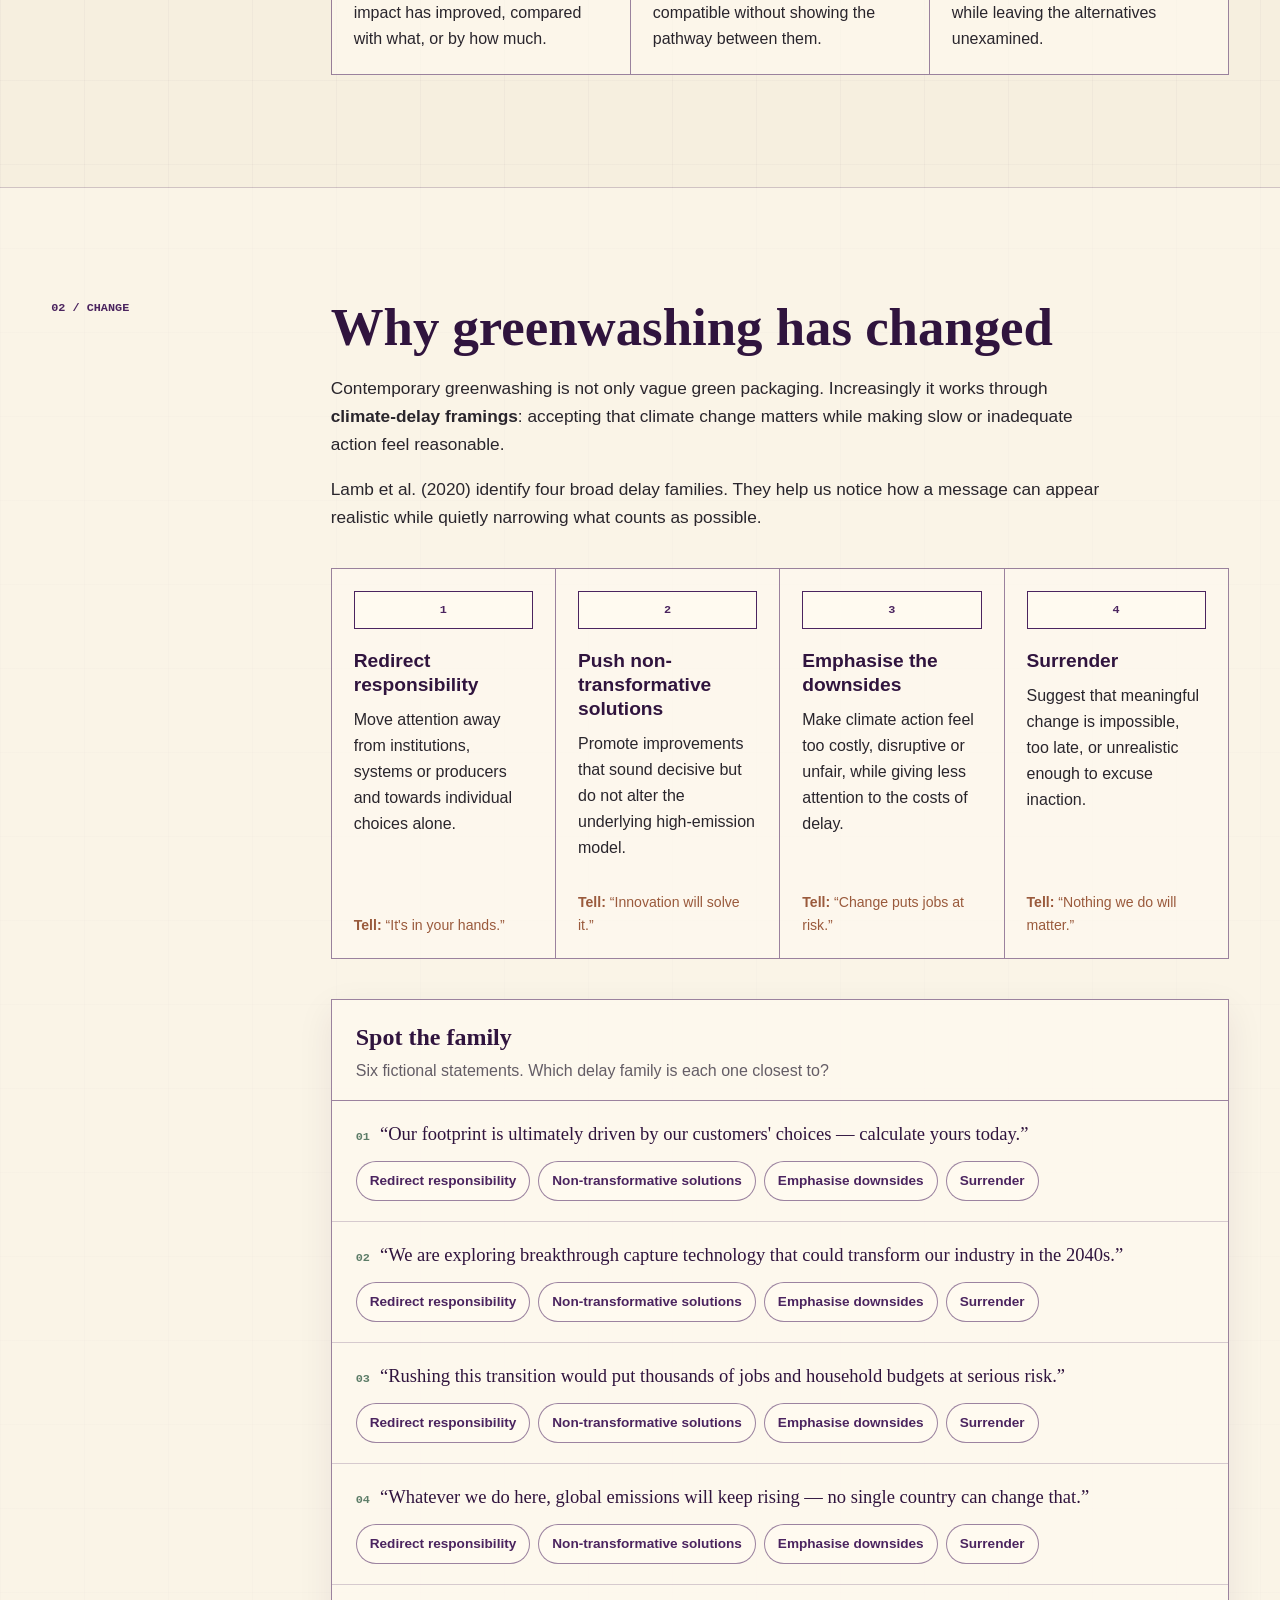
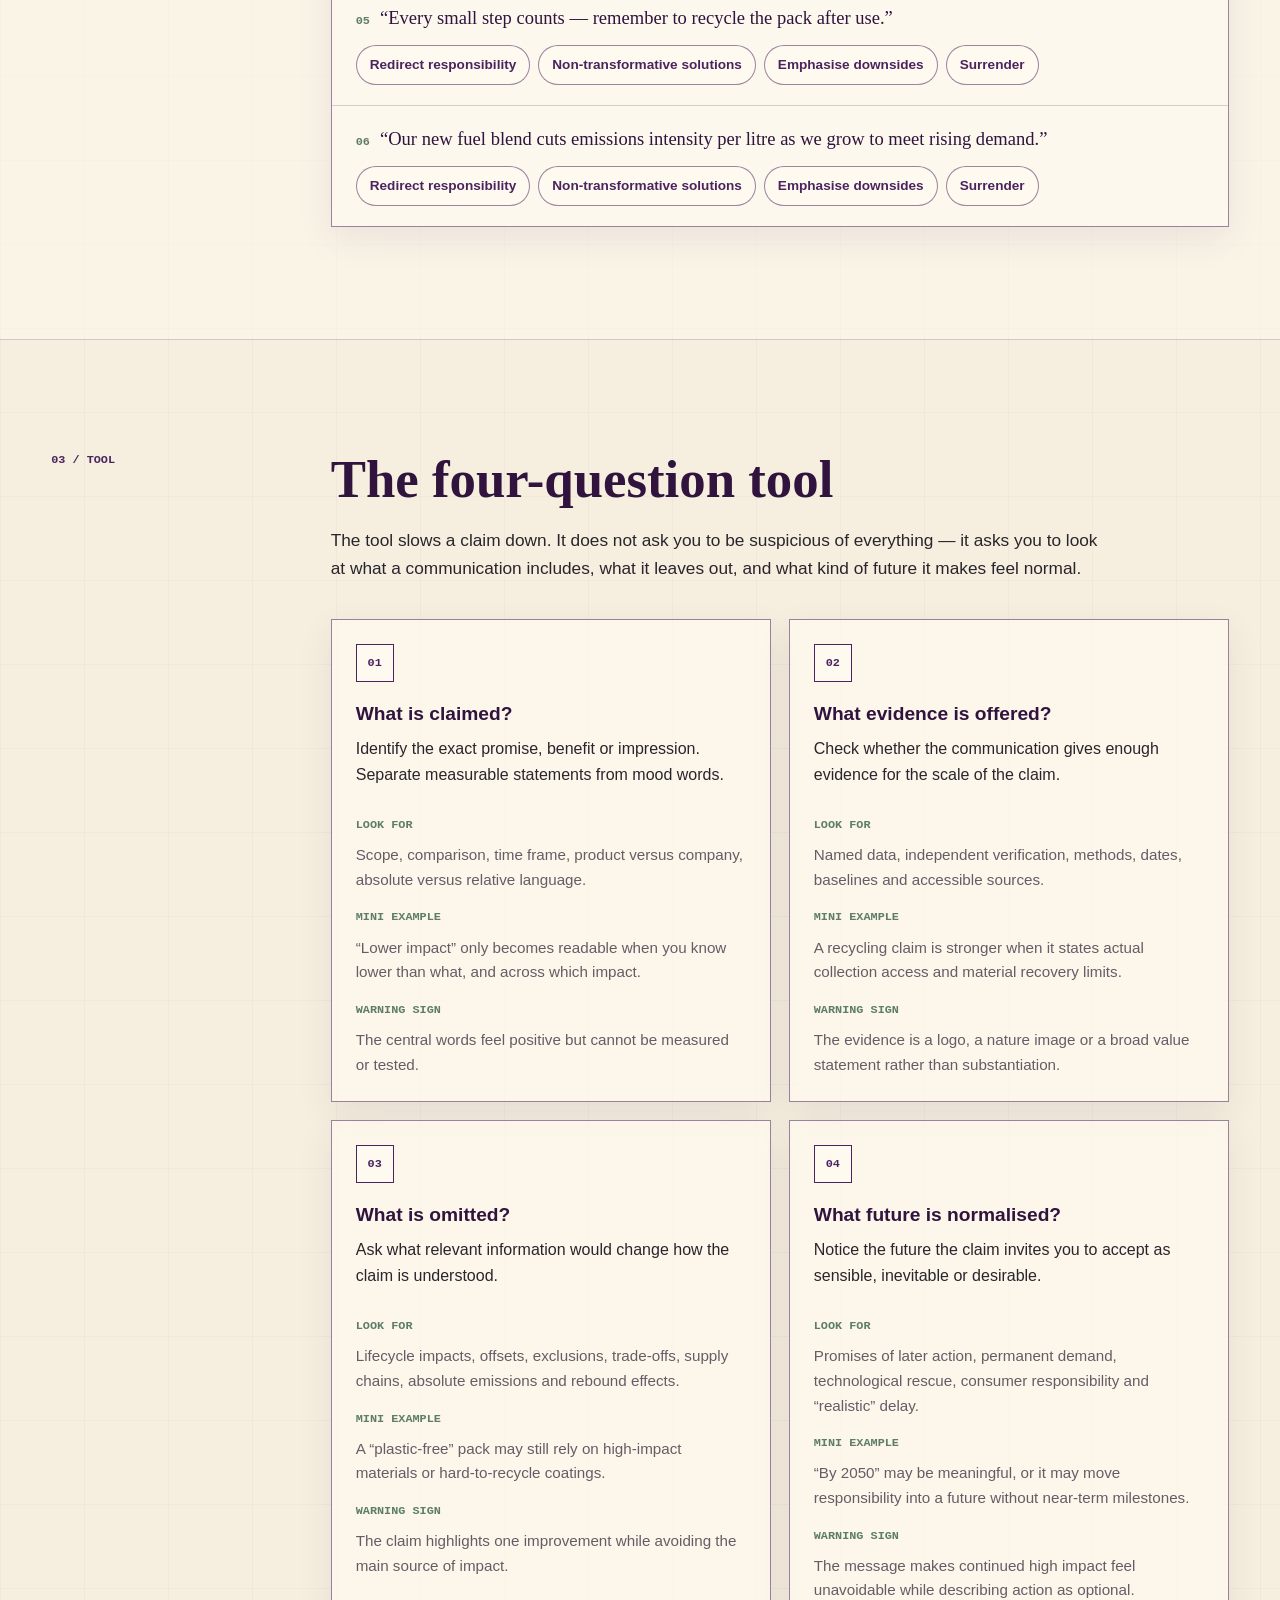
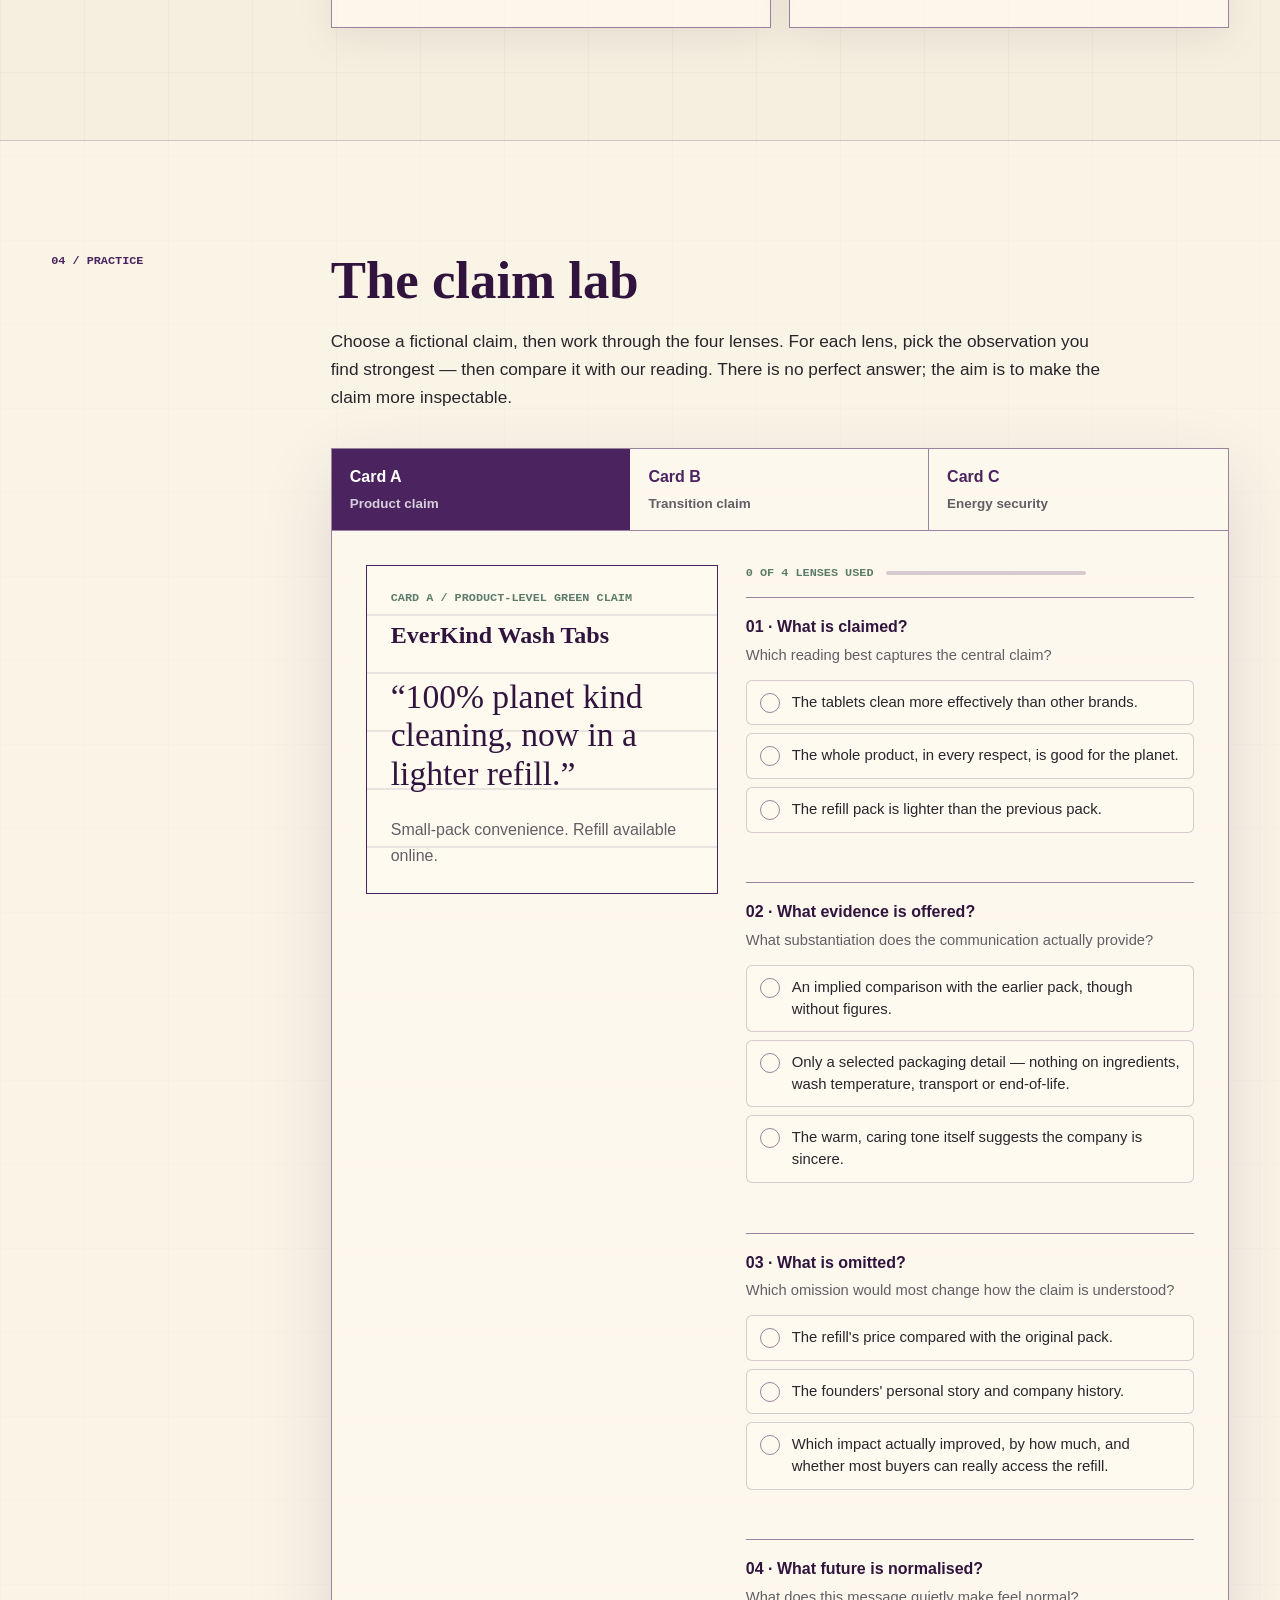
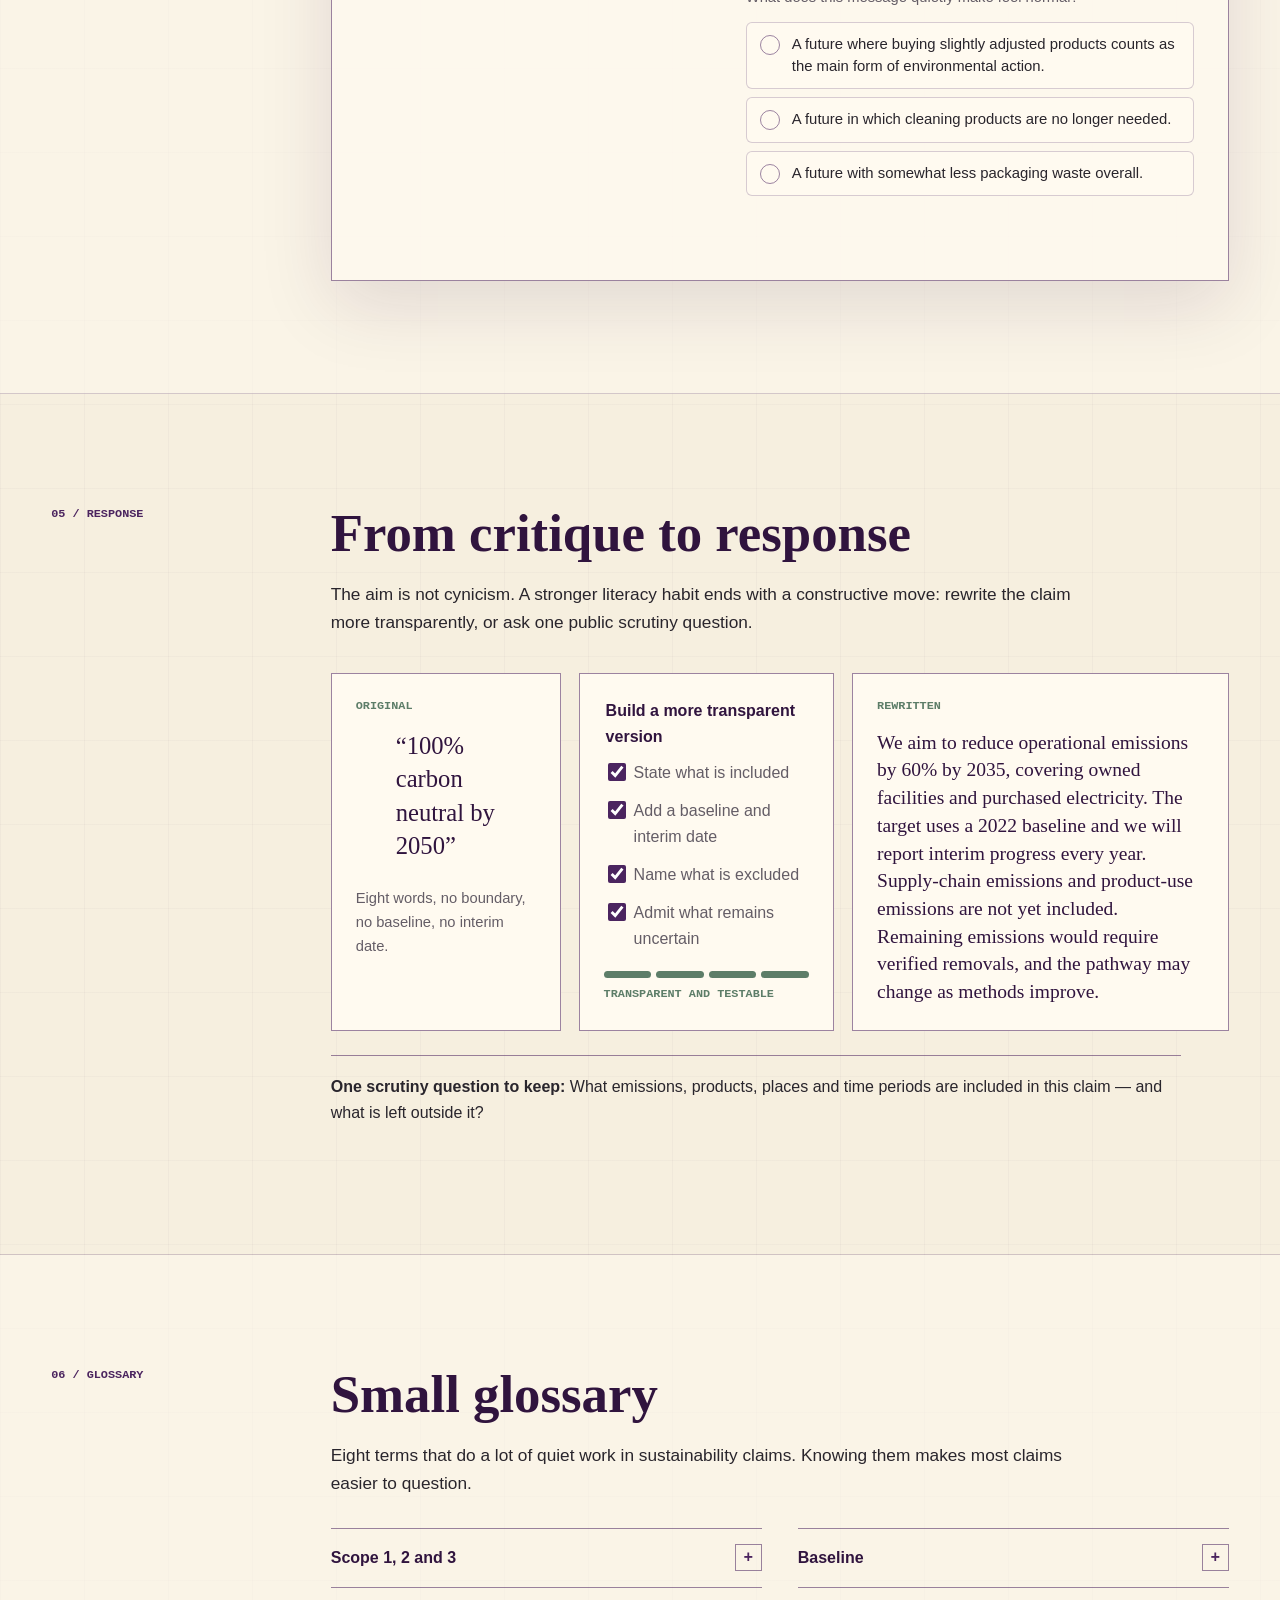
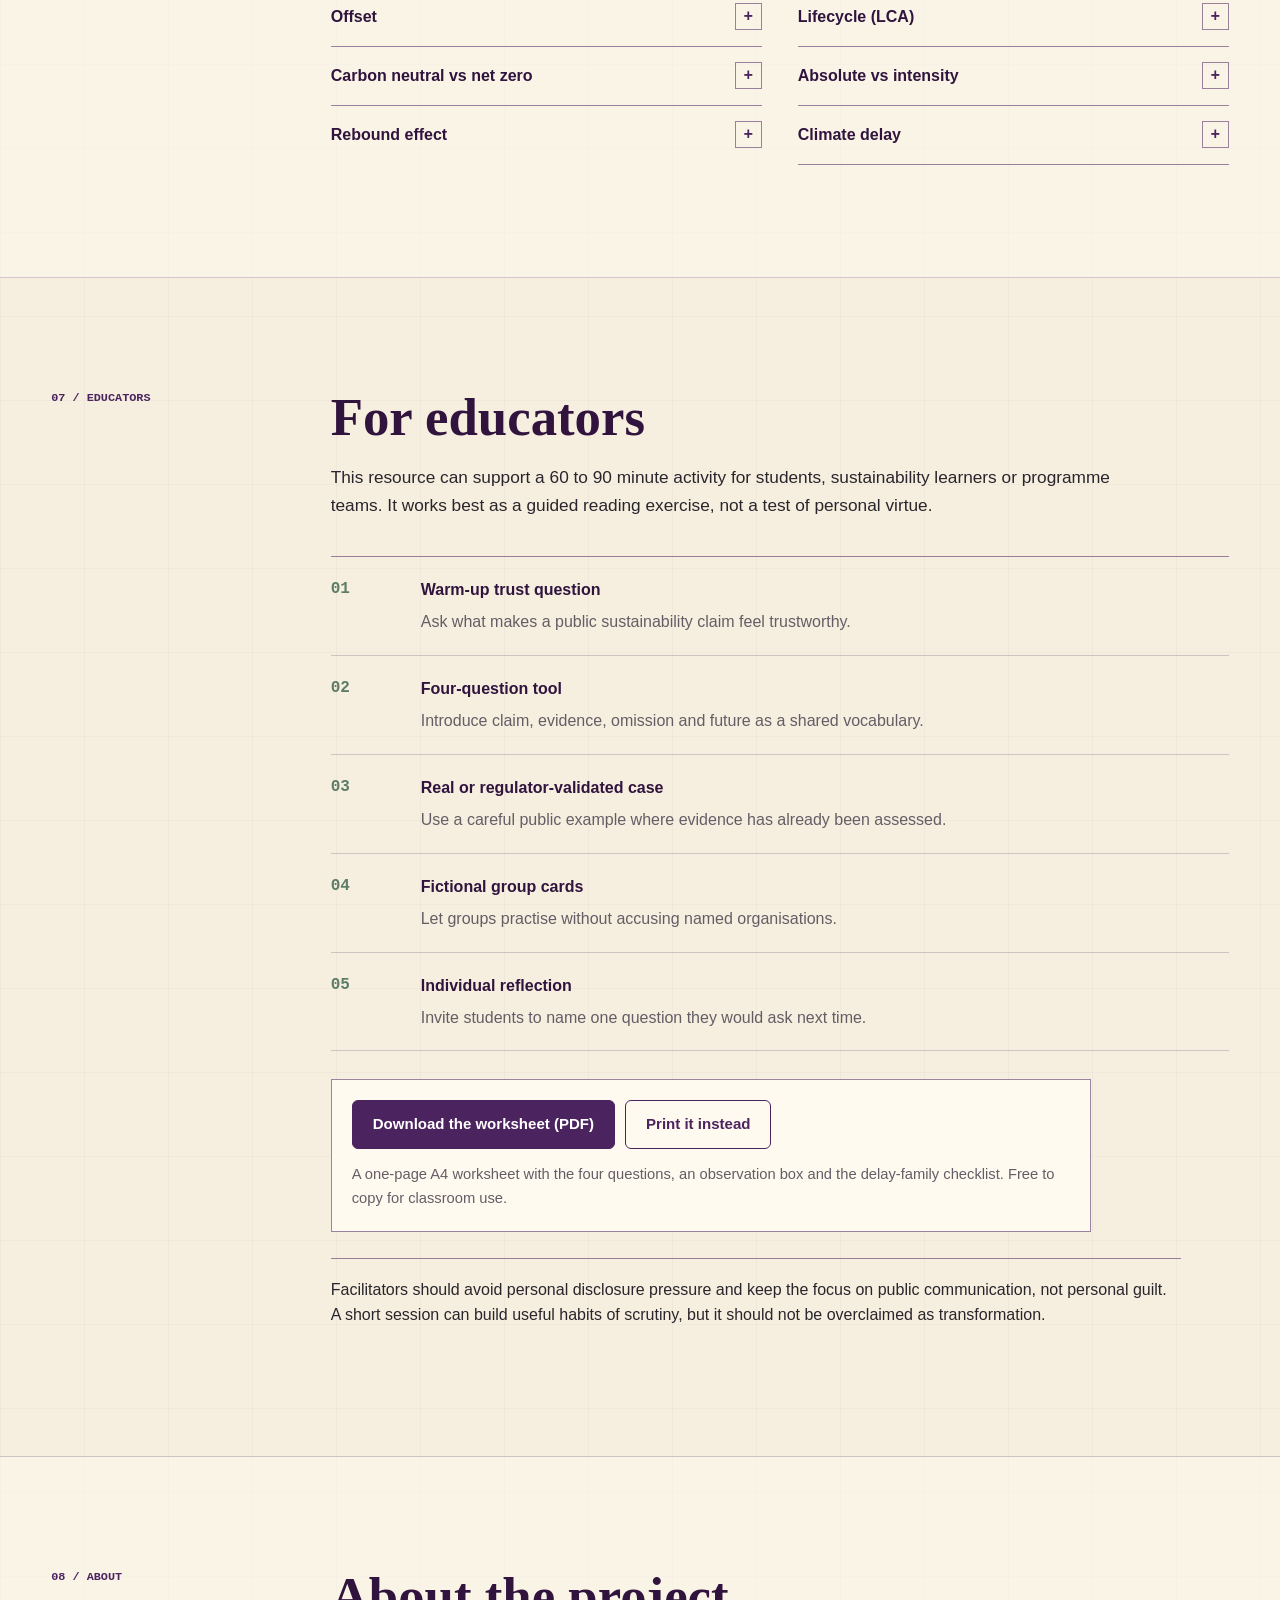
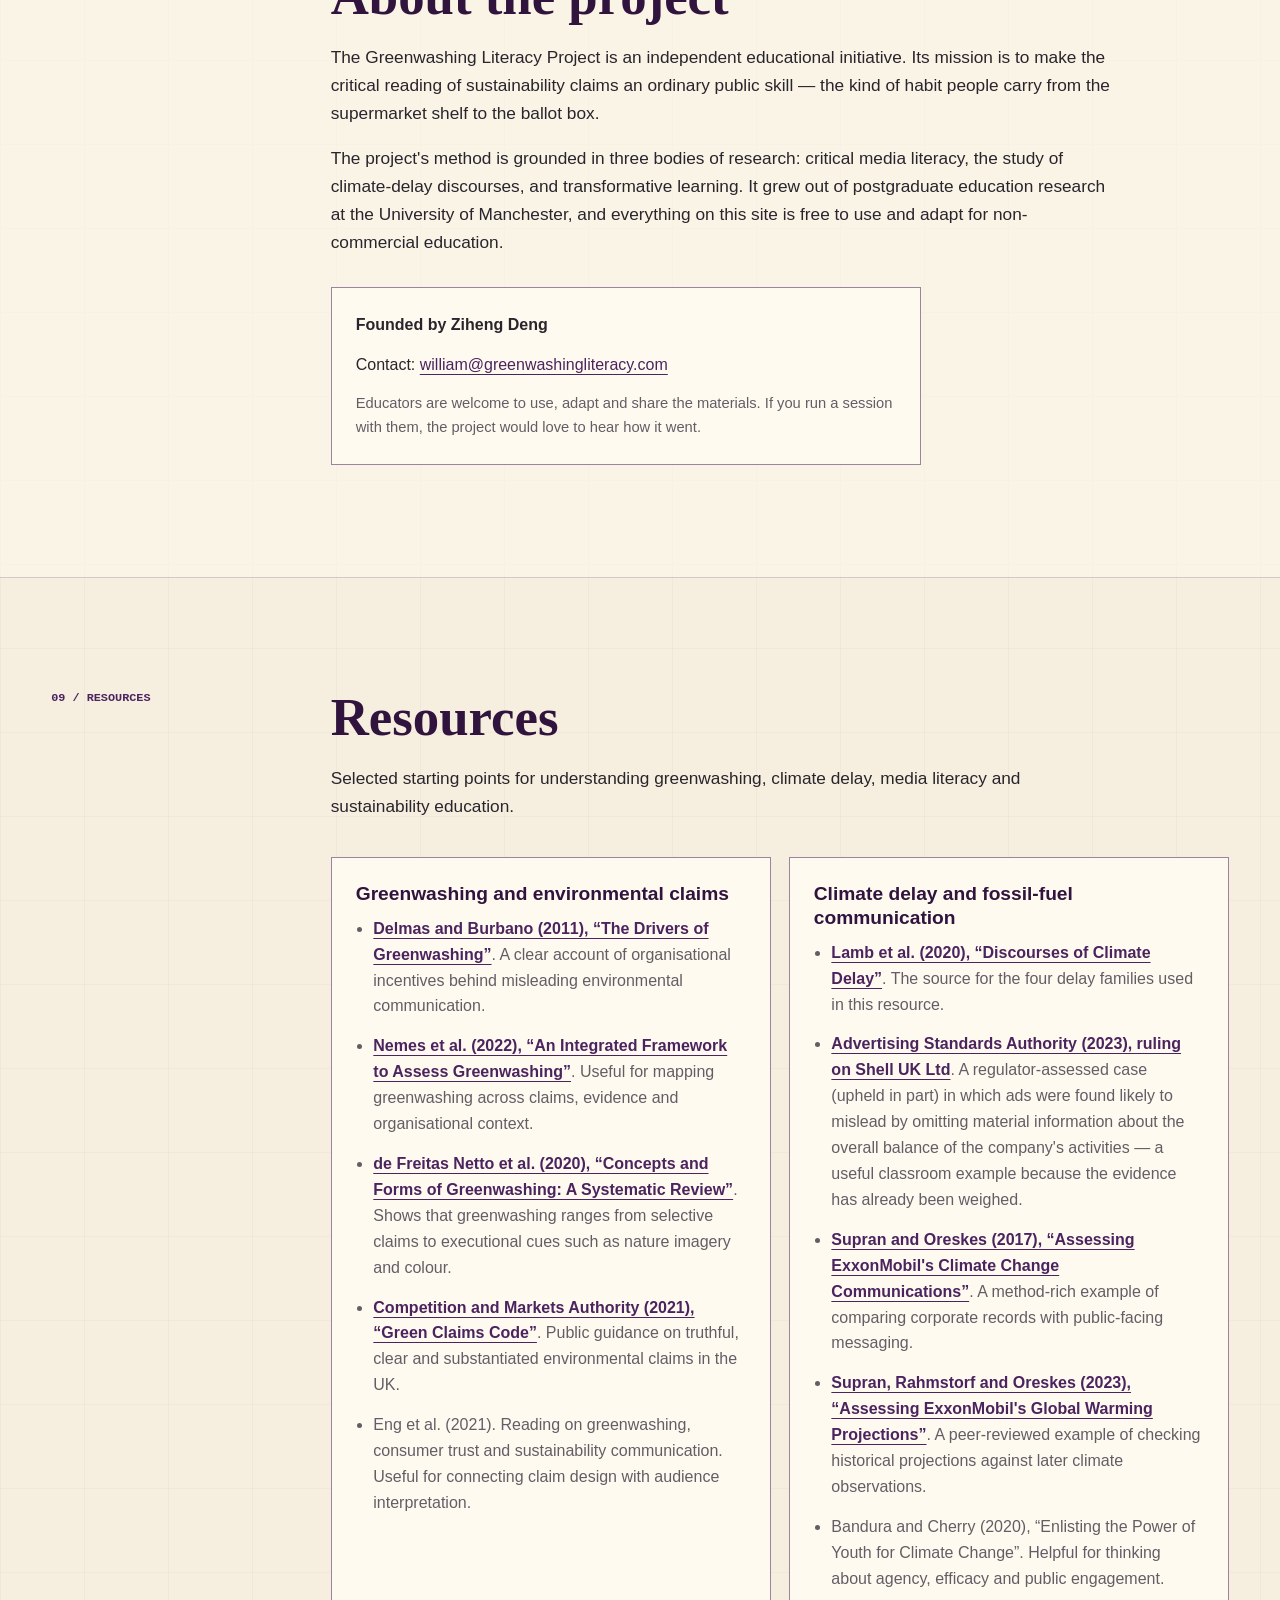
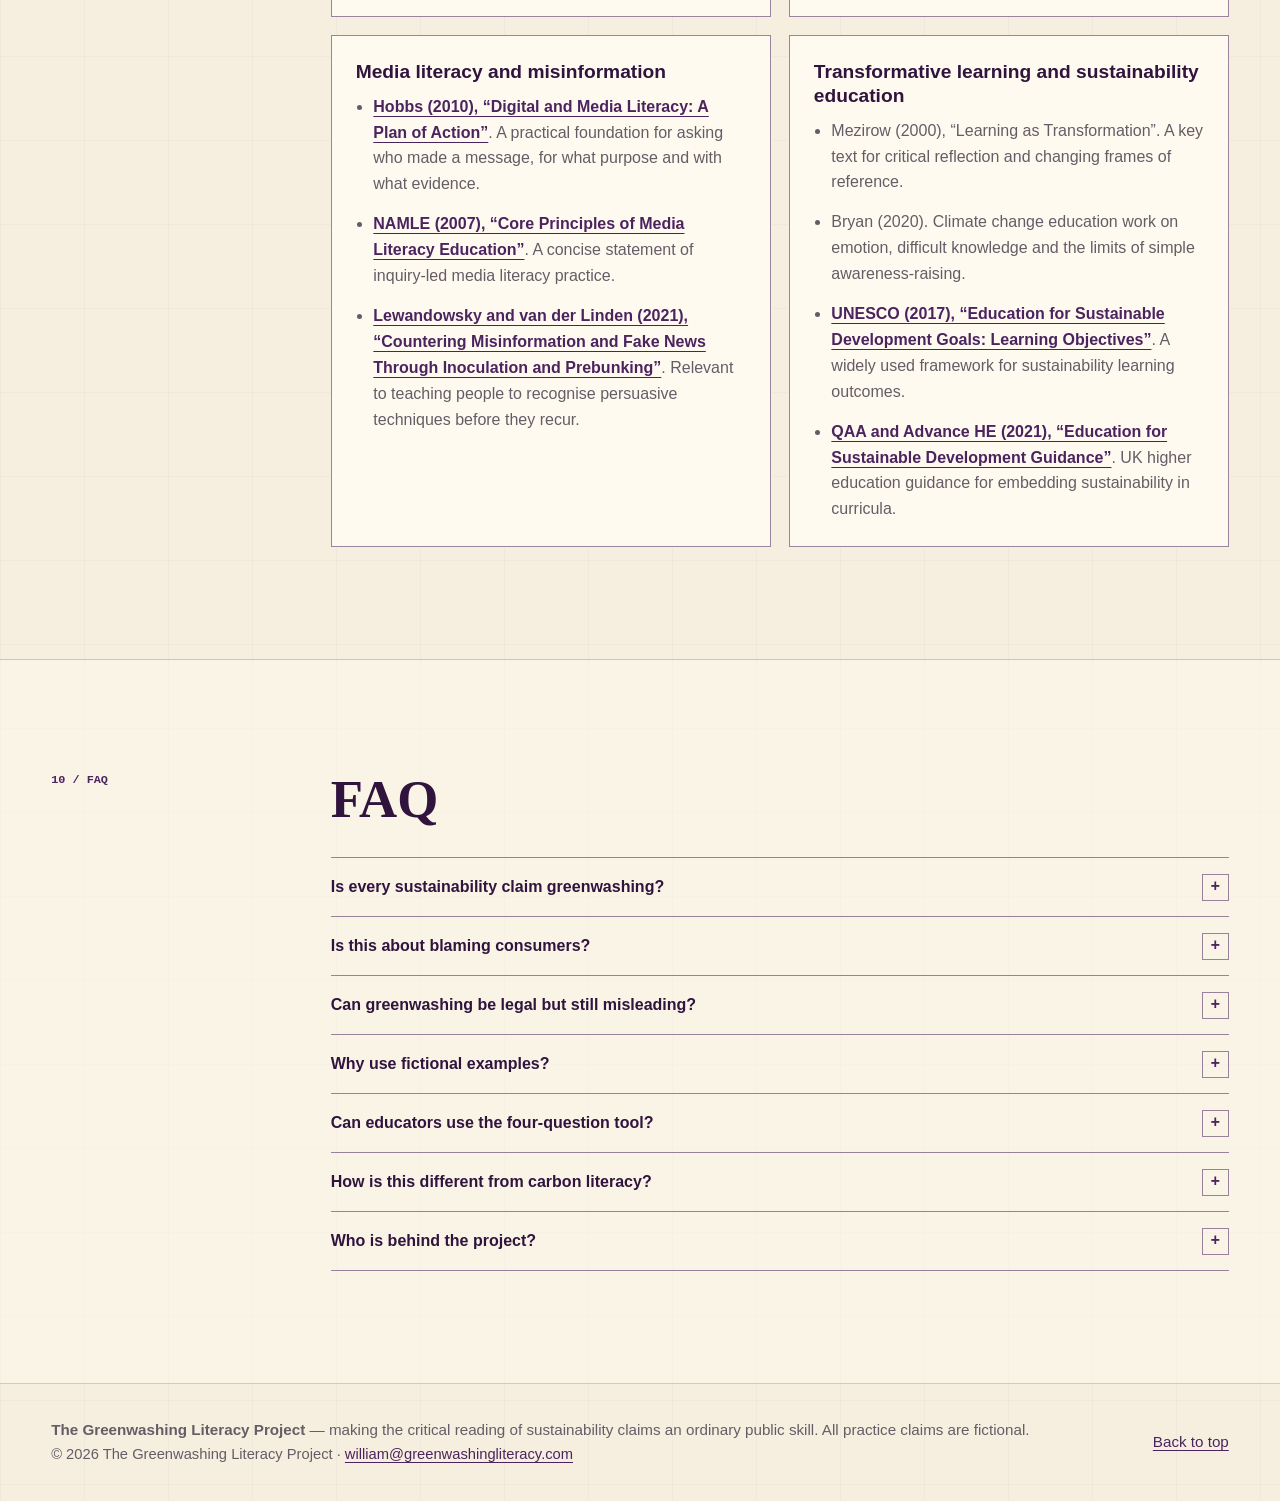
==== commit 9dd58062: "Add downloadable worksheet PDF, apple touch icon, og image alt" ====
--- a/index.html
+++ b/index.html
@@ -11,11 +11,13 @@
   <meta property="og:image" content="https://greenwashingliteracy.com/og-image.png">
   <meta property="og:image:width" content="1200">
   <meta property="og:image:height" content="630">
+  <meta property="og:image:alt" content="The Greenwashing Literacy Project — read the claim before it reads you.">
   <meta name="twitter:card" content="summary_large_image">
   <meta name="theme-color" content="#f6efdf">
   <title>The Greenwashing Literacy Project</title>
   <link rel="icon" href="data:image/svg+xml,%3Csvg xmlns=%22http://www.w3.org/2000/svg%22 viewBox=%220 0 64 64%22%3E%3Crect width=%2264%22 height=%2264%22 fill=%22%23fffaf0%22/%3E%3Cg stroke=%22%2330143e%22 stroke-width=%224%22 fill=%22none%22%3E%3Crect x=%229%22 y=%229%22 width=%2218%22 height=%2218%22/%3E%3Crect x=%2237%22 y=%229%22 width=%2218%22 height=%2218%22/%3E%3Crect x=%229%22 y=%2237%22 width=%2218%22 height=%2218%22/%3E%3C/g%3E%3Crect x=%2238%22 y=%2238%22 width=%2218%22 height=%2218%22 fill=%22%235d7d68%22 transform=%22rotate(8 47 47)%22/%3E%3C/svg%3E">
-  <link rel="stylesheet" href="styles.css?v=7">
+  <link rel="apple-touch-icon" href="/apple-touch-icon.png">
+  <link rel="stylesheet" href="styles.css?v=8">
   <script type="application/ld+json">
   {
     "@context": "https://schema.org",
@@ -387,8 +389,11 @@
             <li><span>Individual reflection</span><p>Invite students to name one question they would ask next time.</p></li>
           </ol>
           <div class="educator-actions reveal">
-            <button type="button" class="button button-primary" data-print-worksheet>Print the worksheet</button>
-            <p class="small-text">A one-page A4 worksheet with the four questions, an observation box and the delay-family checklist. Uses your browser's print dialogue — save as PDF if you prefer.</p>
+            <div class="educator-buttons">
+              <a class="button button-primary" href="worksheet.pdf" download>Download the worksheet (PDF)</a>
+              <button type="button" class="button button-secondary" data-print-worksheet>Print it instead</button>
+            </div>
+            <p class="small-text">A one-page A4 worksheet with the four questions, an observation box and the delay-family checklist. Free to copy for classroom use.</p>
           </div>
           <p class="educator-note reveal">Facilitators should avoid personal disclosure pressure and keep the focus on public communication, not personal guilt. A short session can build useful habits of scrutiny, but it should not be overclaimed as transformation.</p>
         </div>
--- a/styles.css
+++ b/styles.css
@@ -1273,14 +1273,18 @@
 
 .educator-actions {
   display: grid;
-  grid-template-columns: auto minmax(0, 1fr);
-  gap: 18px;
-  align-items: center;
+  gap: 14px;
   max-width: 760px;
   margin-bottom: 26px;
   padding: 20px;
   border: 1px solid var(--line-strong);
   background: var(--surface);
+}
+
+.educator-buttons {
+  display: flex;
+  flex-wrap: wrap;
+  gap: 10px;
 }
 
 .educator-actions .small-text {
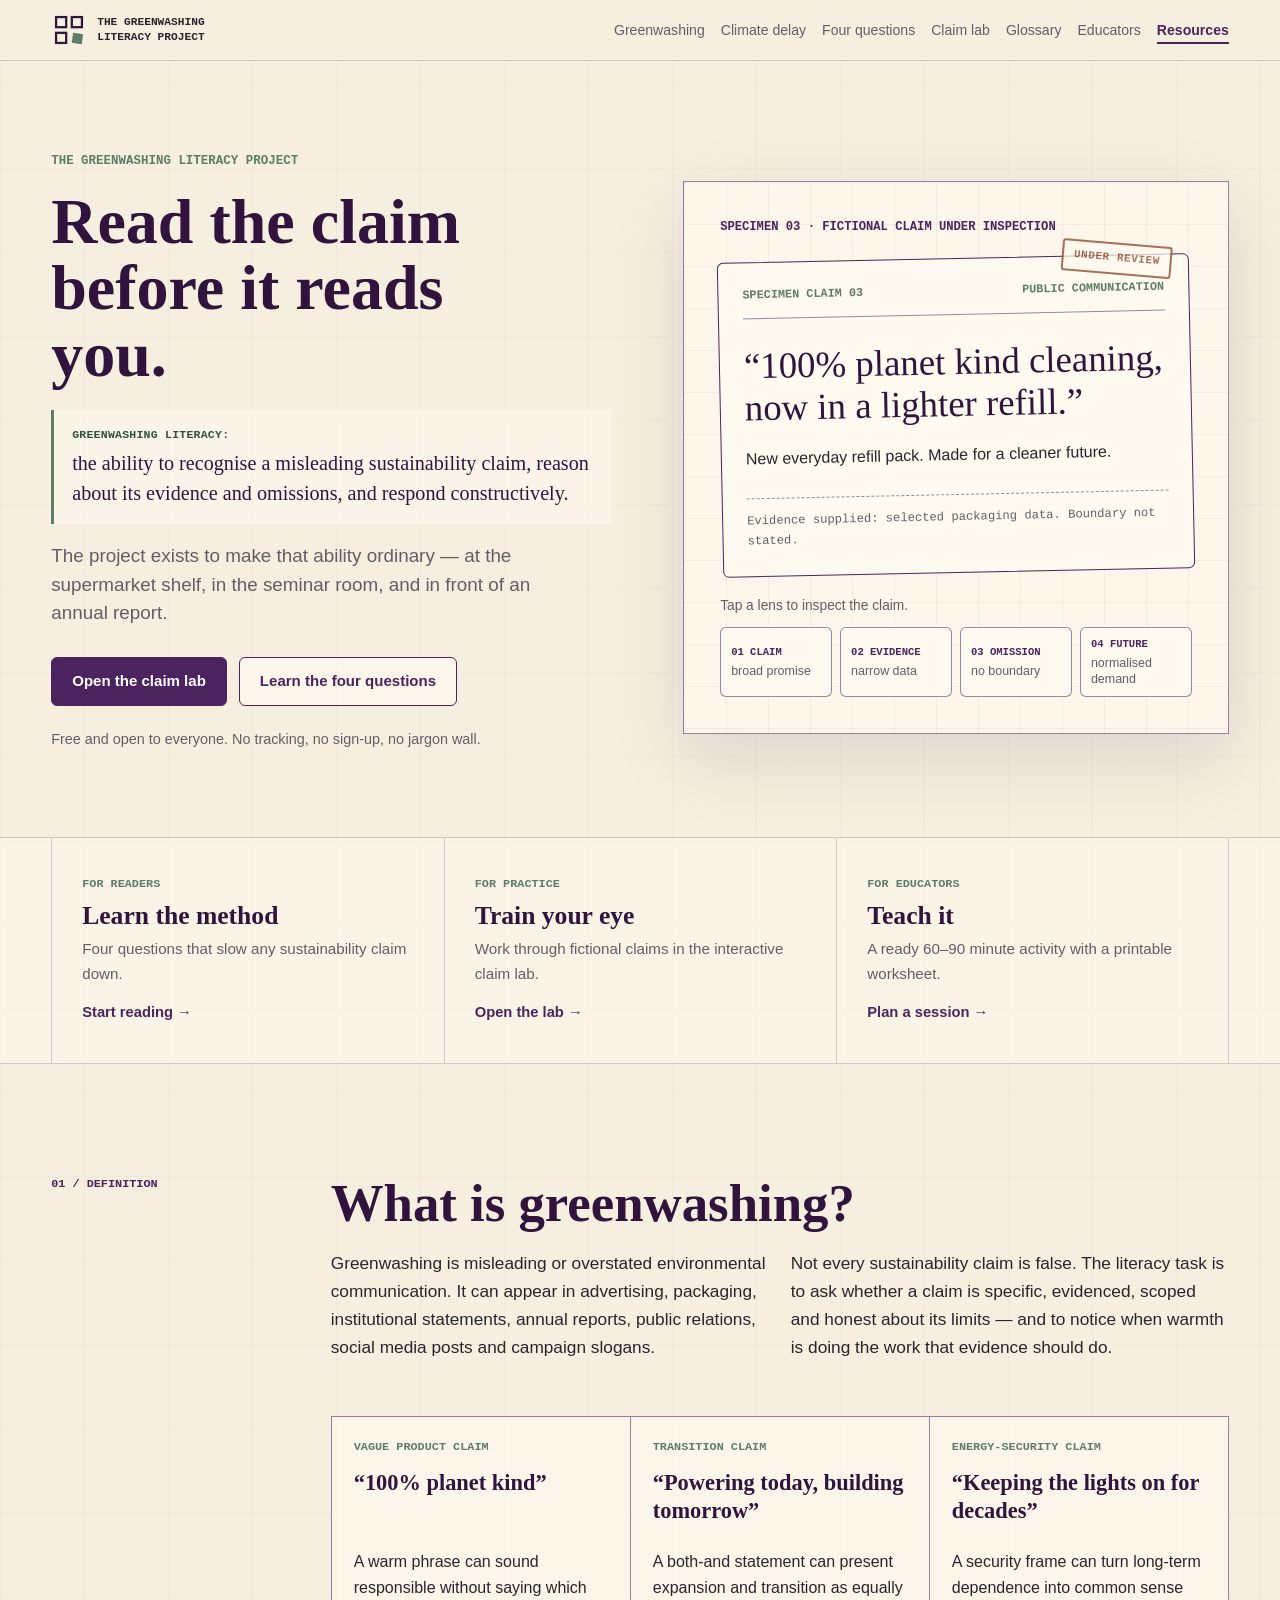
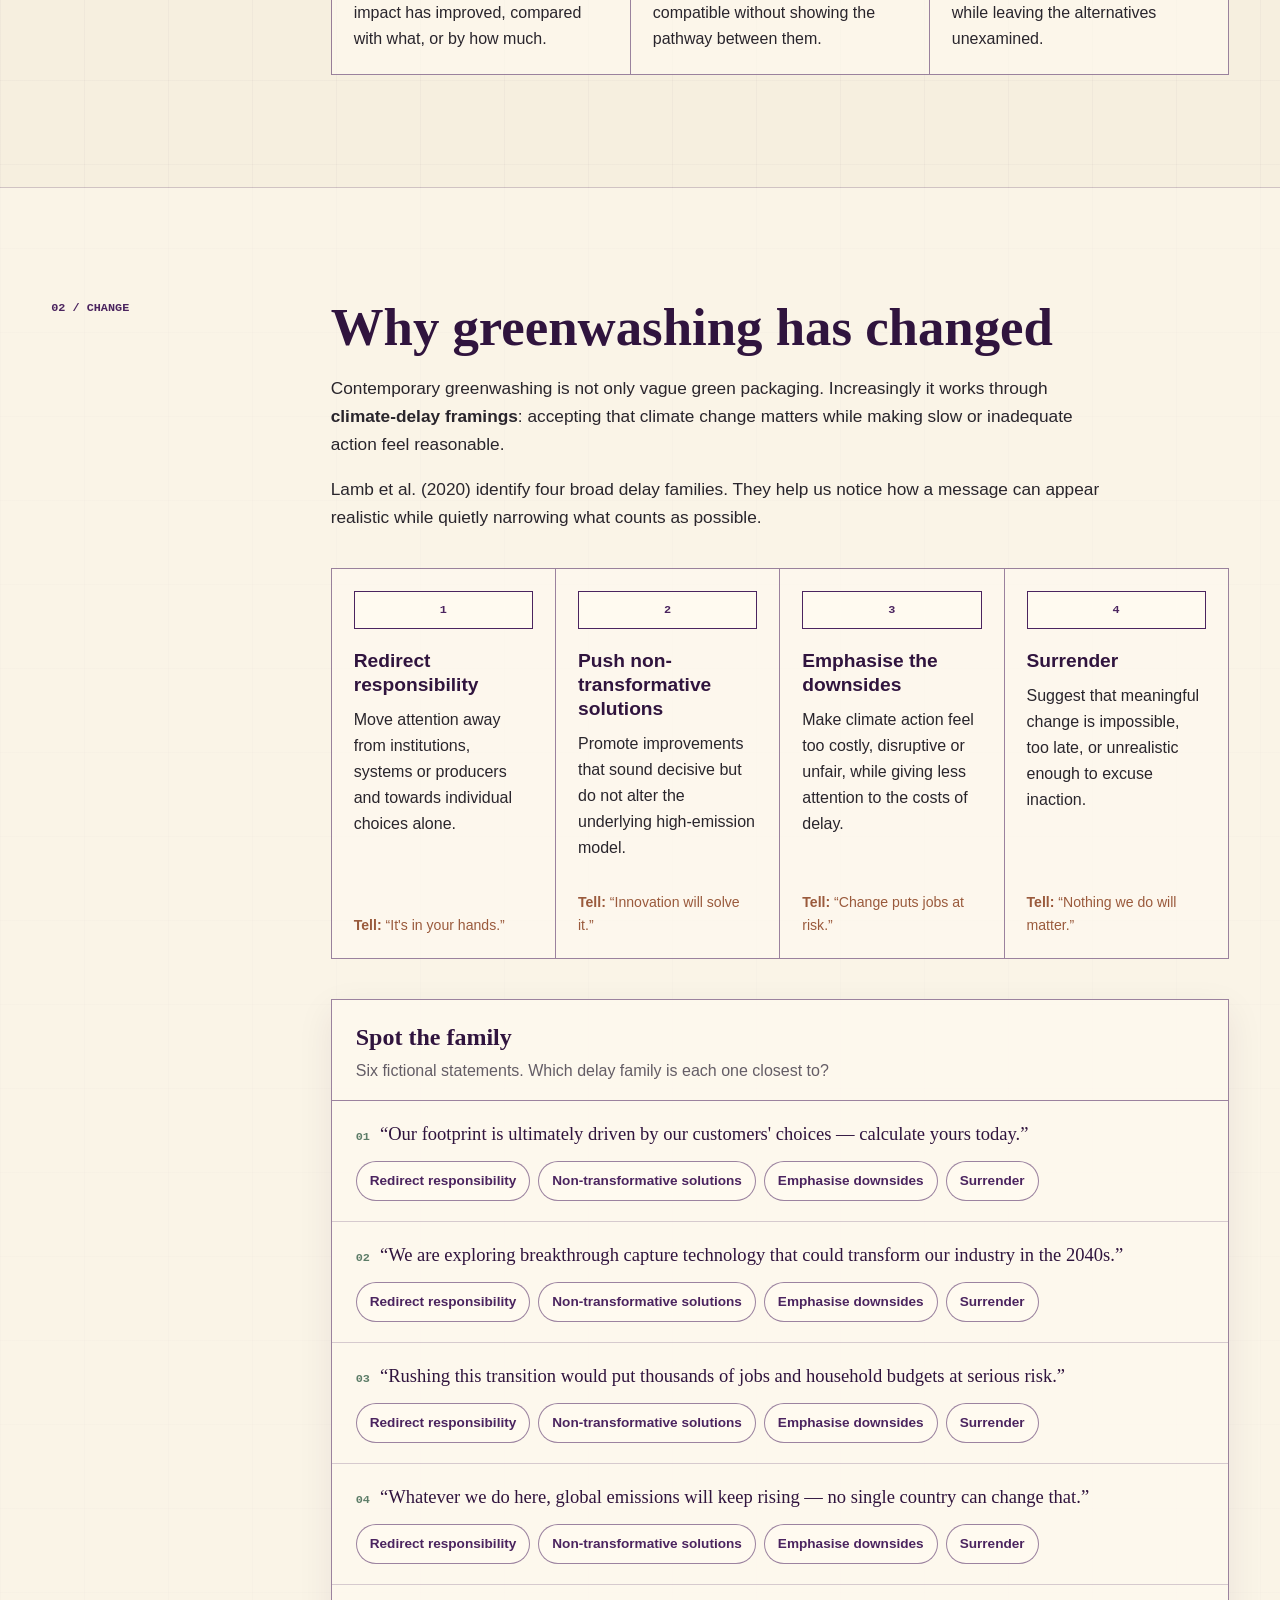
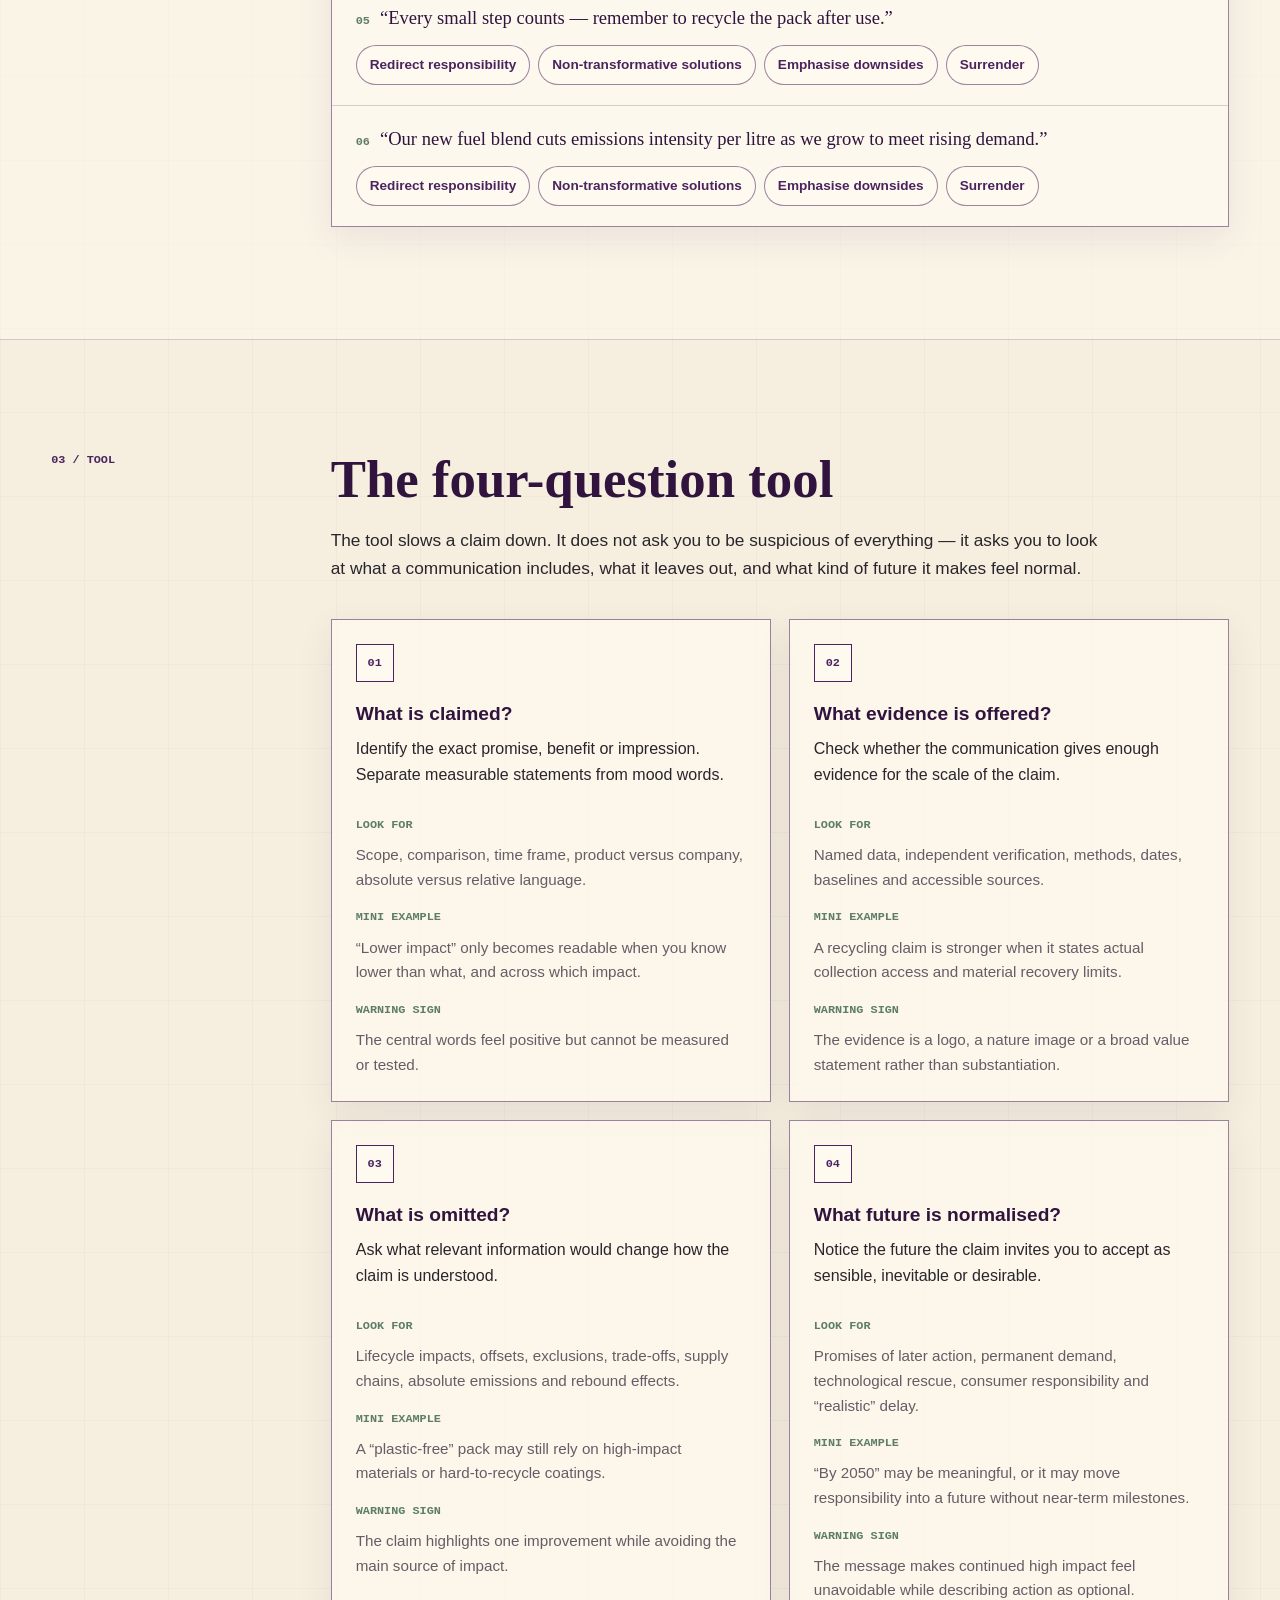
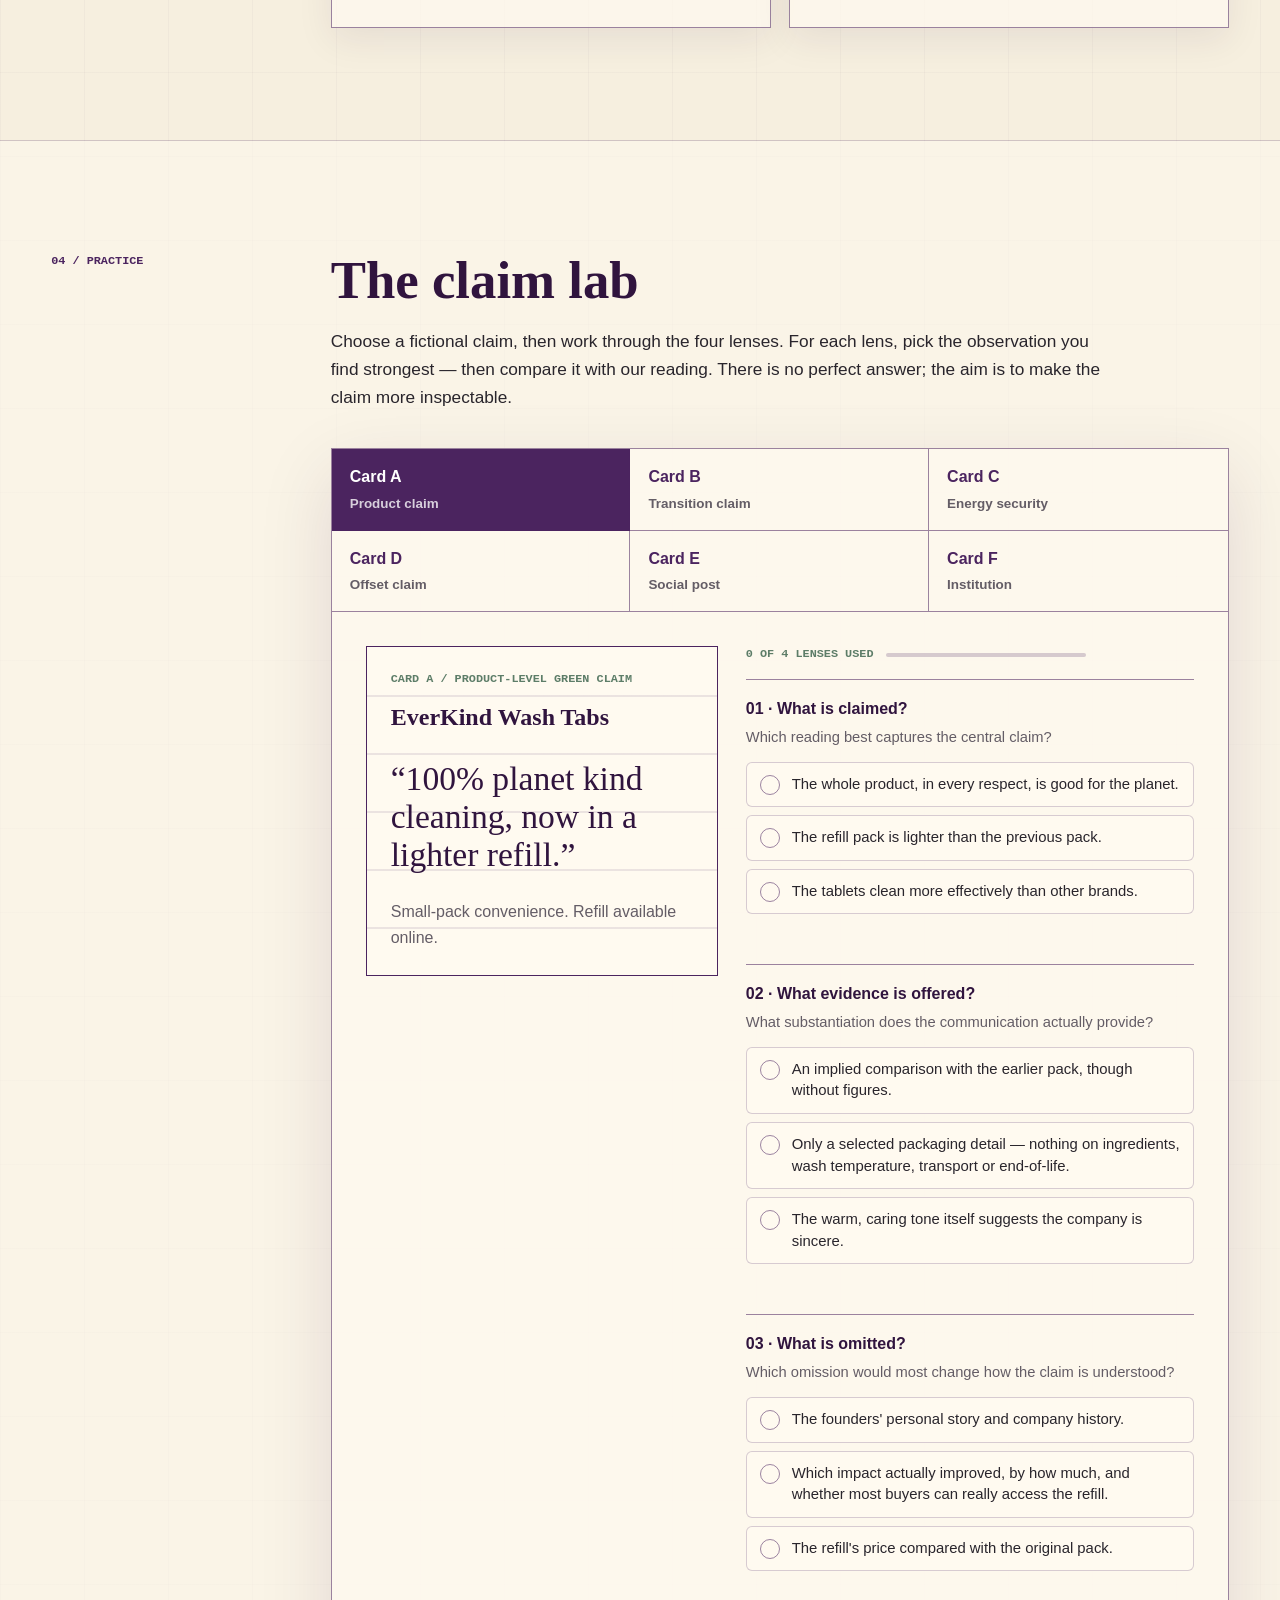
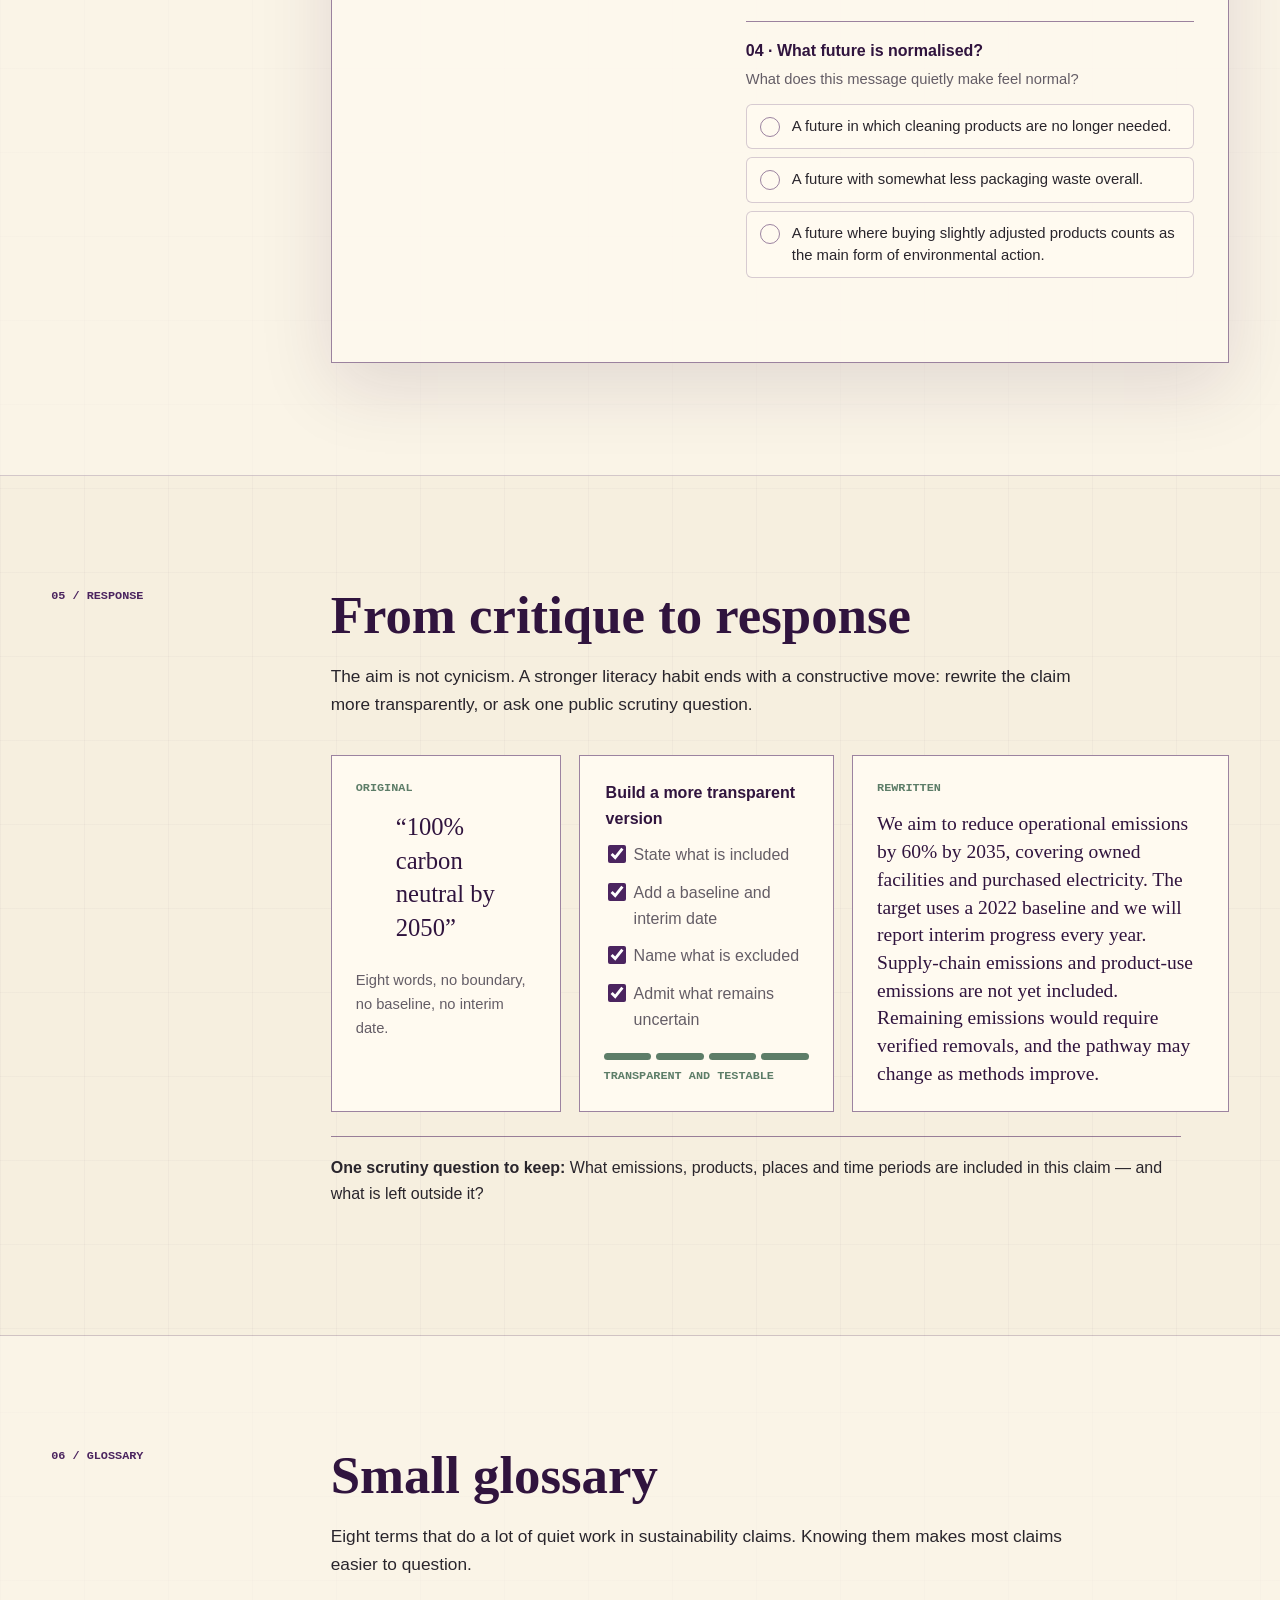
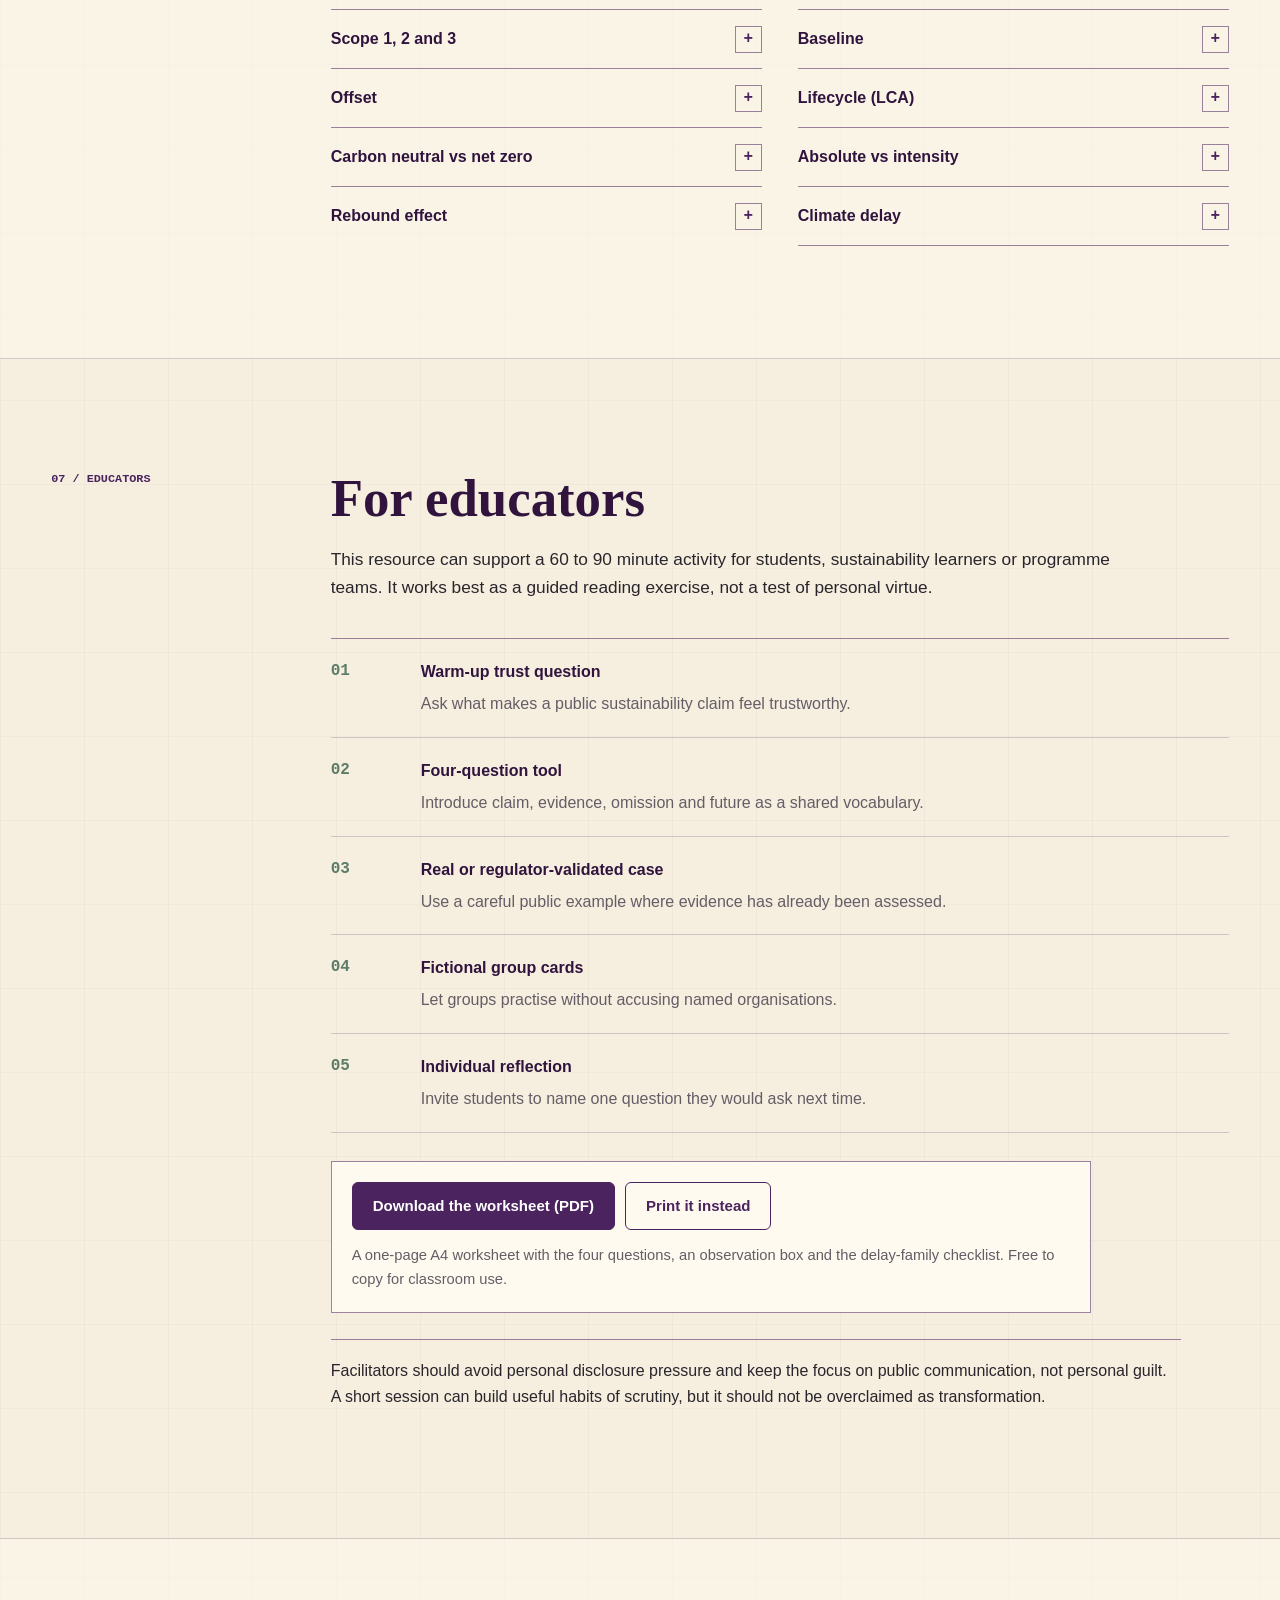
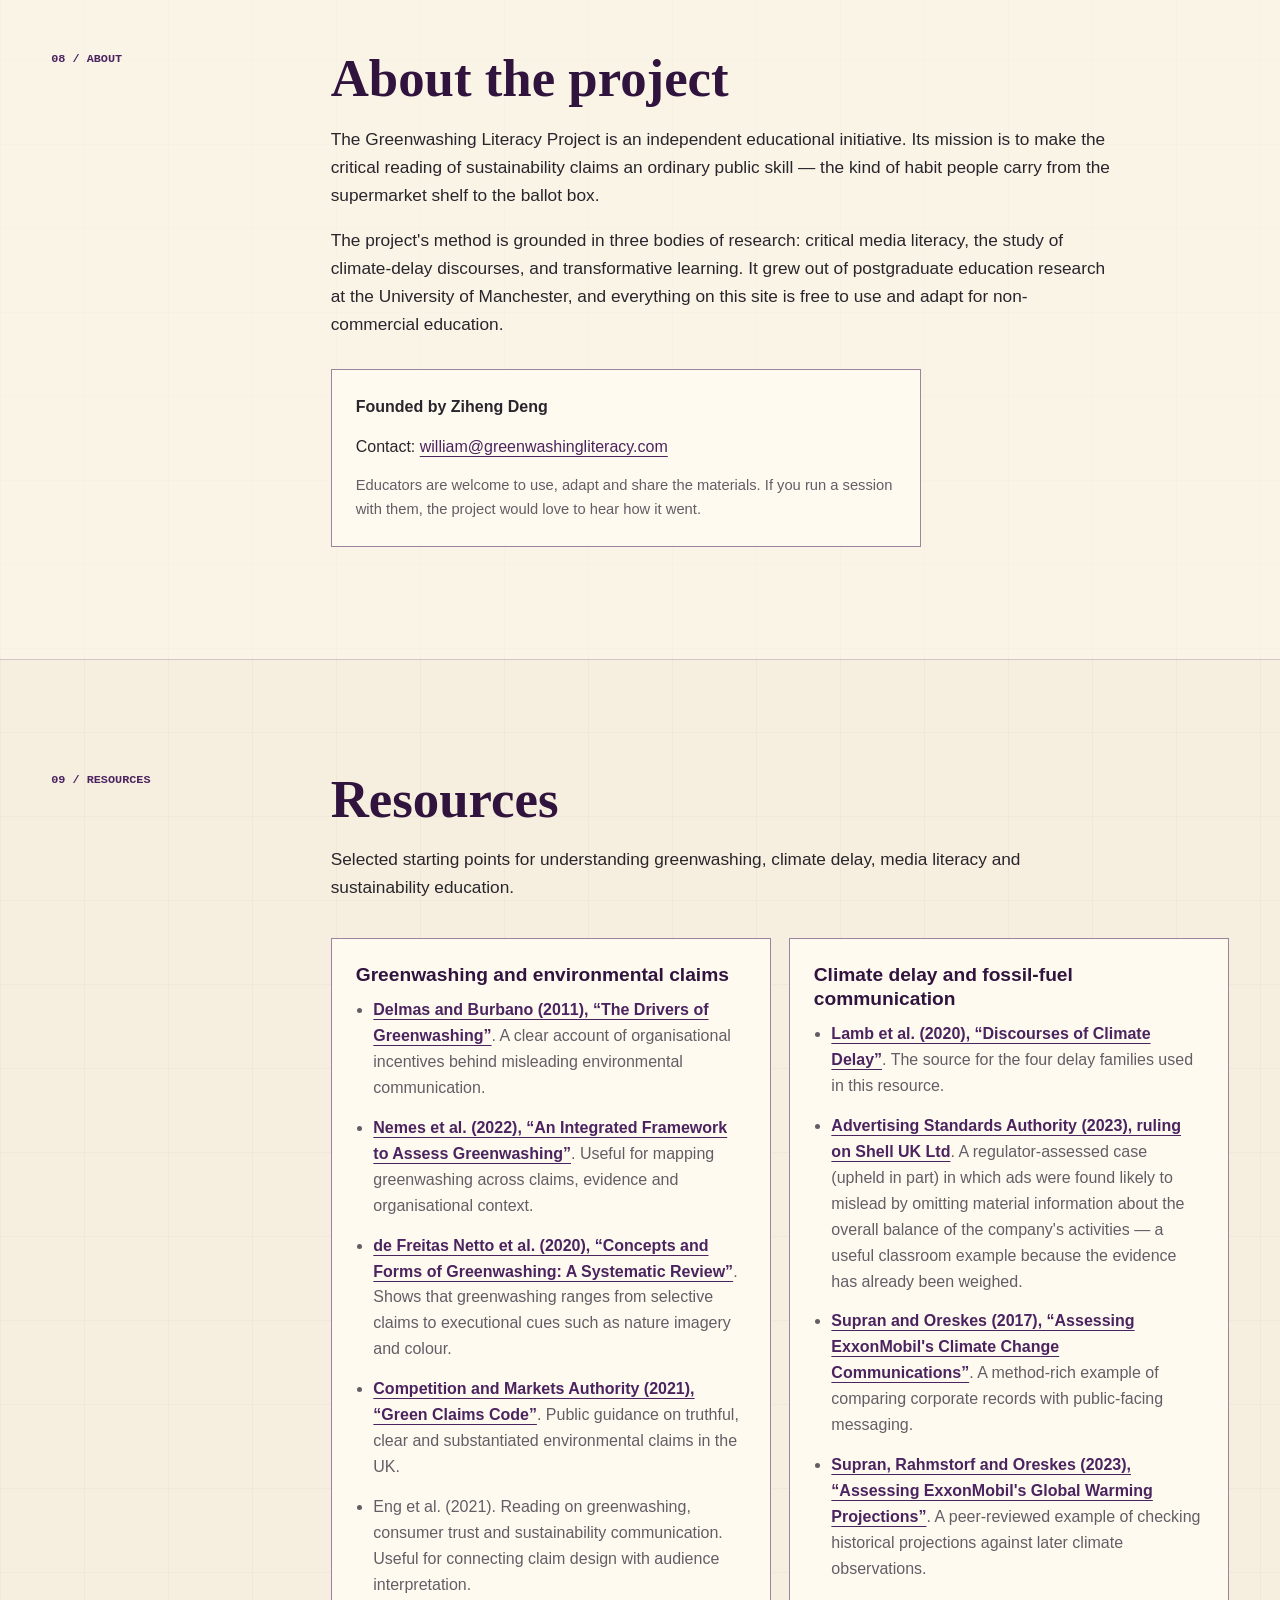
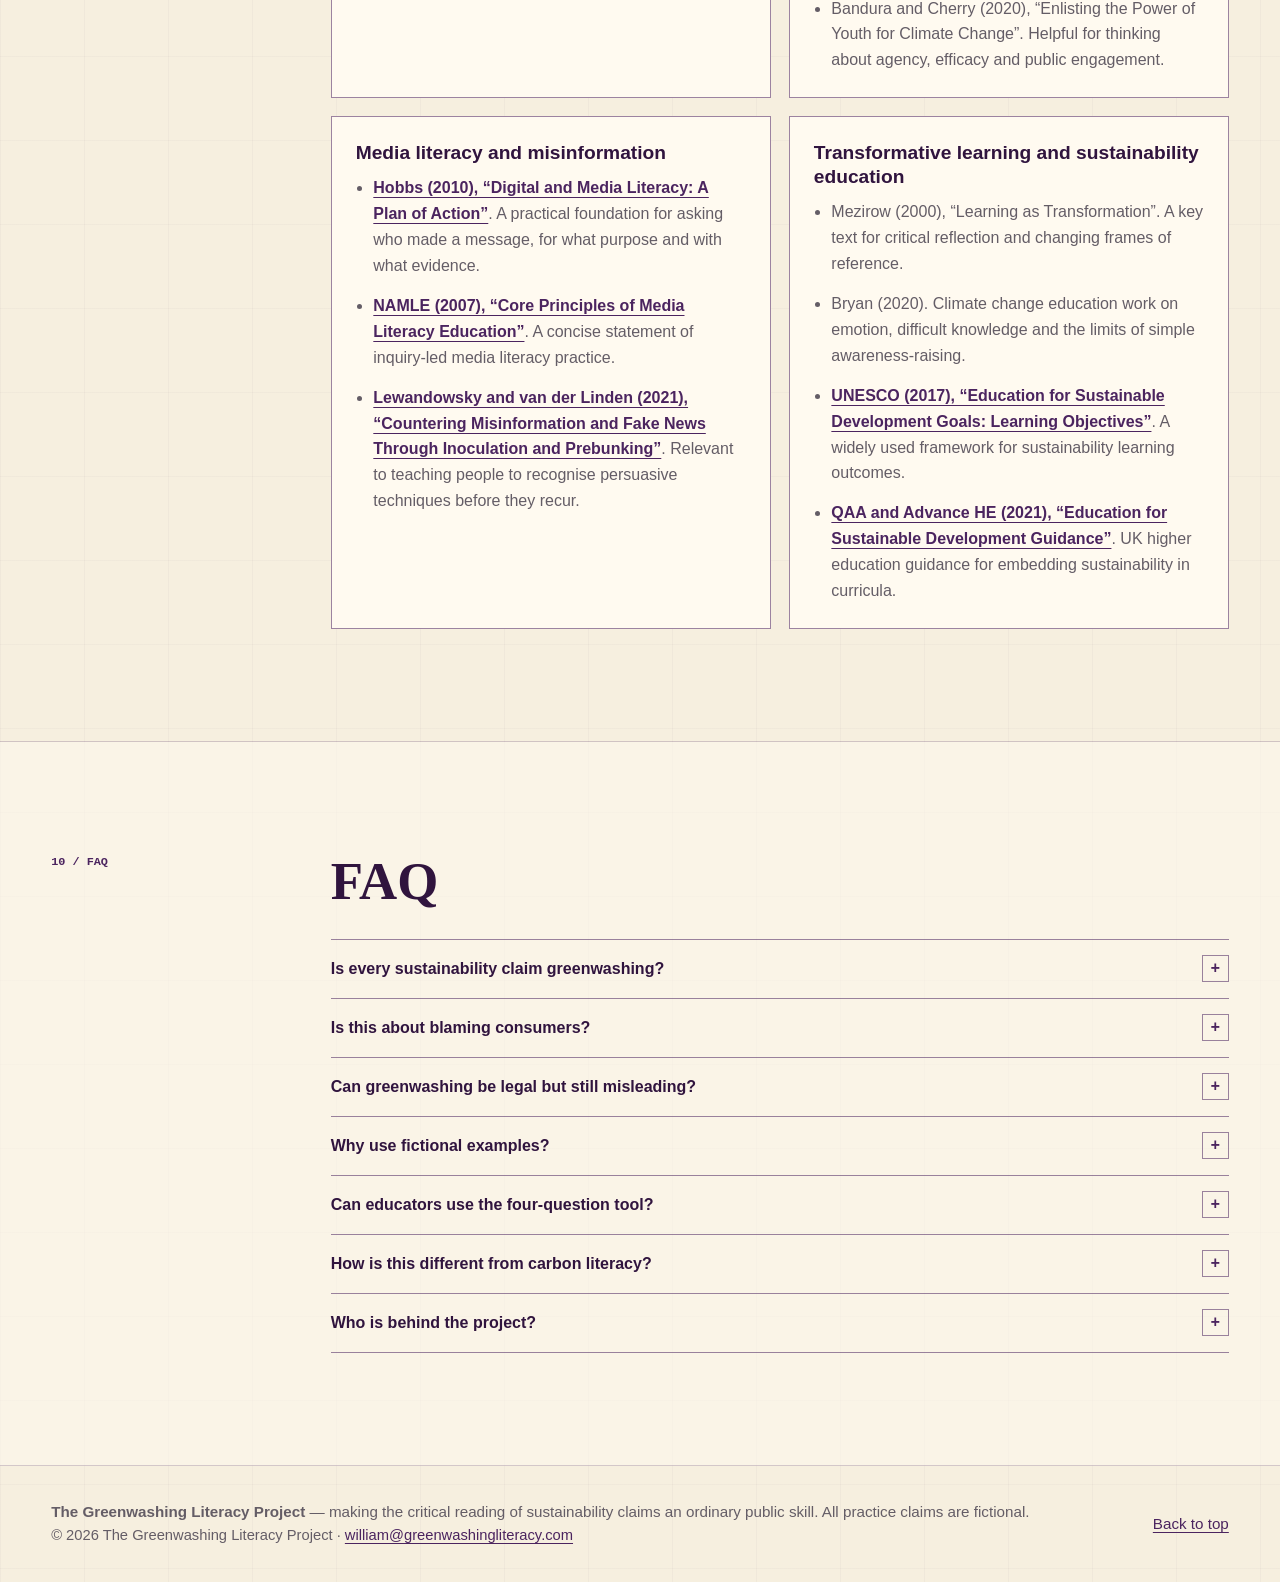
==== commit ec1312b8: "Expand claim lab to six cards: offset, social-media cues, institutional pledge" ====
--- a/index.html
+++ b/index.html
@@ -17,7 +17,7 @@
   <title>The Greenwashing Literacy Project</title>
   <link rel="icon" href="data:image/svg+xml,%3Csvg xmlns=%22http://www.w3.org/2000/svg%22 viewBox=%220 0 64 64%22%3E%3Crect width=%2264%22 height=%2264%22 fill=%22%23fffaf0%22/%3E%3Cg stroke=%22%2330143e%22 stroke-width=%224%22 fill=%22none%22%3E%3Crect x=%229%22 y=%229%22 width=%2218%22 height=%2218%22/%3E%3Crect x=%2237%22 y=%229%22 width=%2218%22 height=%2218%22/%3E%3Crect x=%229%22 y=%2237%22 width=%2218%22 height=%2218%22/%3E%3C/g%3E%3Crect x=%2238%22 y=%2238%22 width=%2218%22 height=%2218%22 fill=%22%235d7d68%22 transform=%22rotate(8 47 47)%22/%3E%3C/svg%3E">
   <link rel="apple-touch-icon" href="/apple-touch-icon.png">
-  <link rel="stylesheet" href="styles.css?v=8">
+  <link rel="stylesheet" href="styles.css?v=9">
   <script type="application/ld+json">
   {
     "@context": "https://schema.org",
@@ -547,6 +547,6 @@
     </footer>
   </section>
 
-  <script src="script.js?v=3"></script>
+  <script src="script.js?v=9"></script>
 </body>
 </html>
--- a/styles.css
+++ b/styles.css
@@ -911,8 +911,12 @@
   background: rgba(75, 36, 95, 0.06);
 }
 
-.lab-tab:last-child {
+.lab-tab:nth-child(3n) {
   border-right: 0;
+}
+
+.lab-tab:nth-child(-n+3) {
+  border-bottom: 1px solid var(--line-strong);
 }
 
 .lab-tab span {
@@ -1614,7 +1618,9 @@
     grid-template-columns: repeat(2, minmax(0, 1fr));
   }
 
-  .lab-tab {
+  .lab-tab,
+  .lab-tab:nth-child(3n),
+  .lab-tab:nth-child(-n+3) {
     border-right: 0;
     border-bottom: 1px solid var(--line-strong);
   }
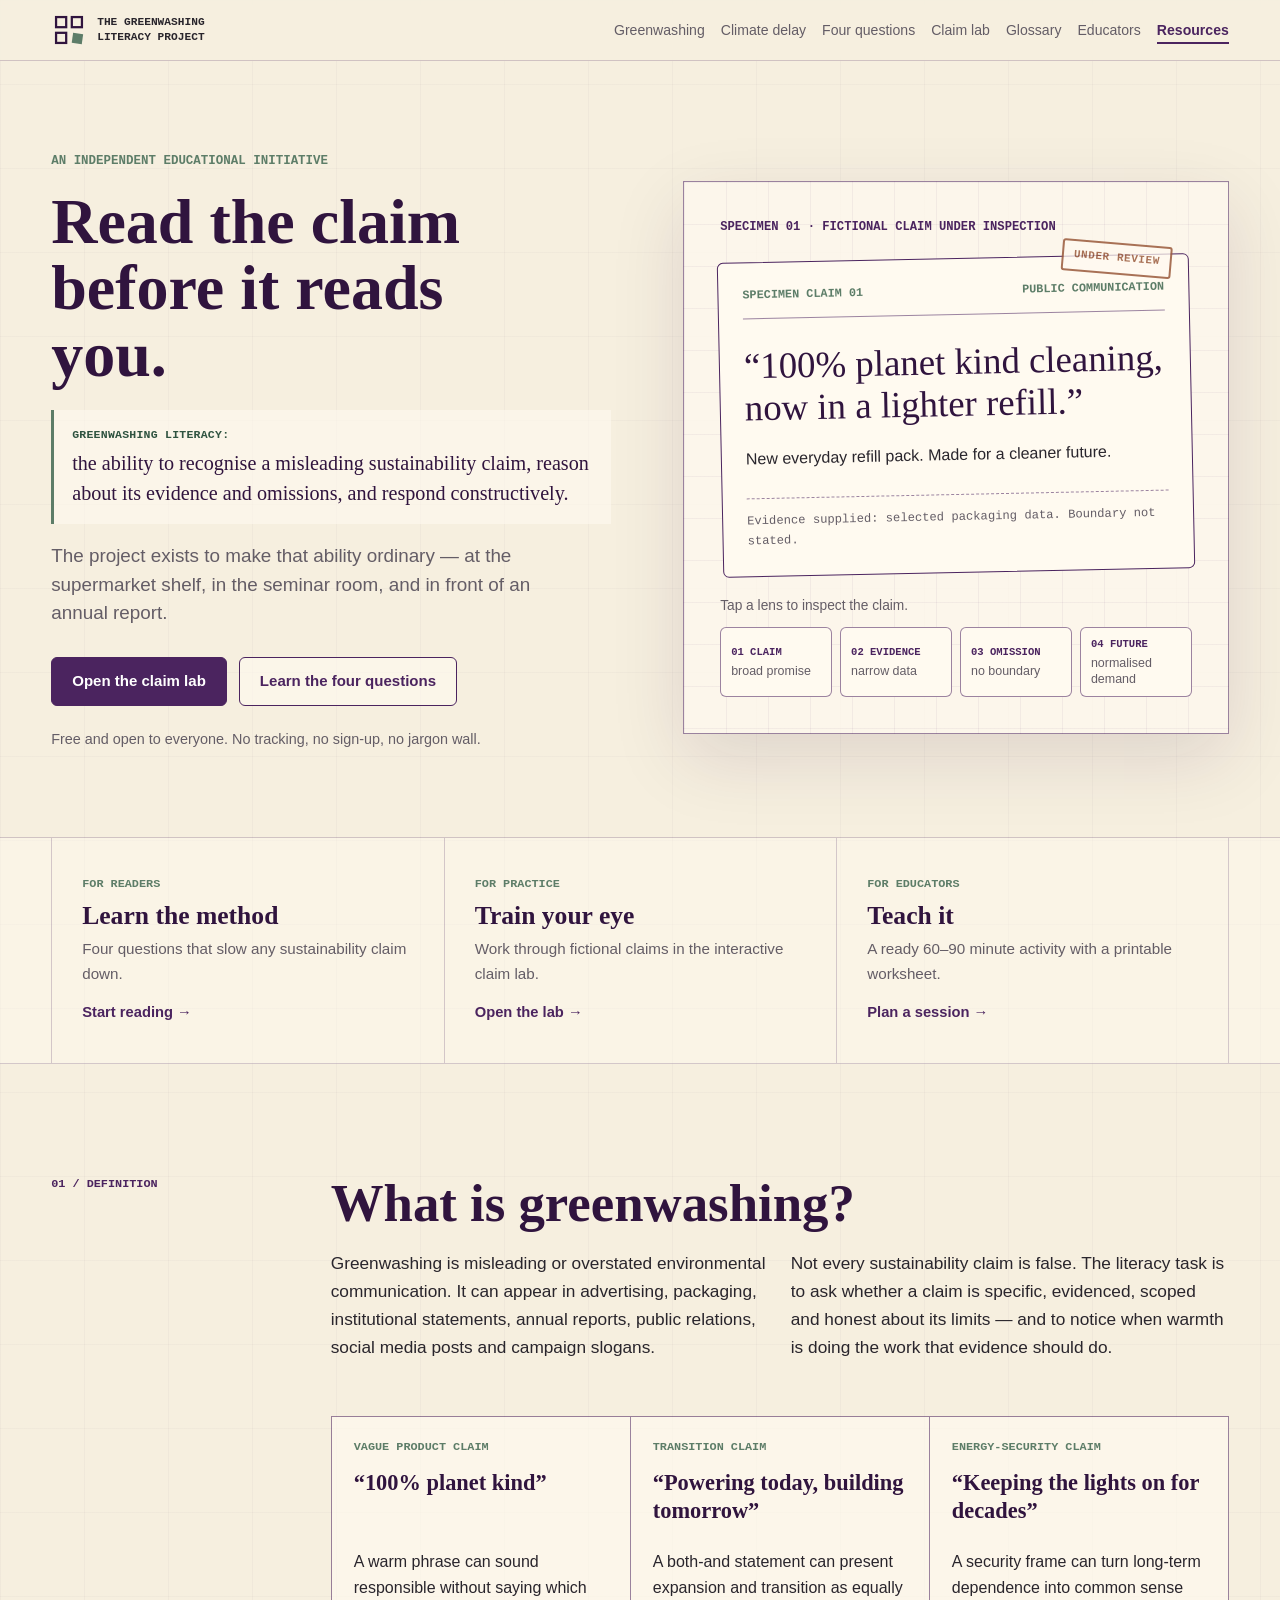
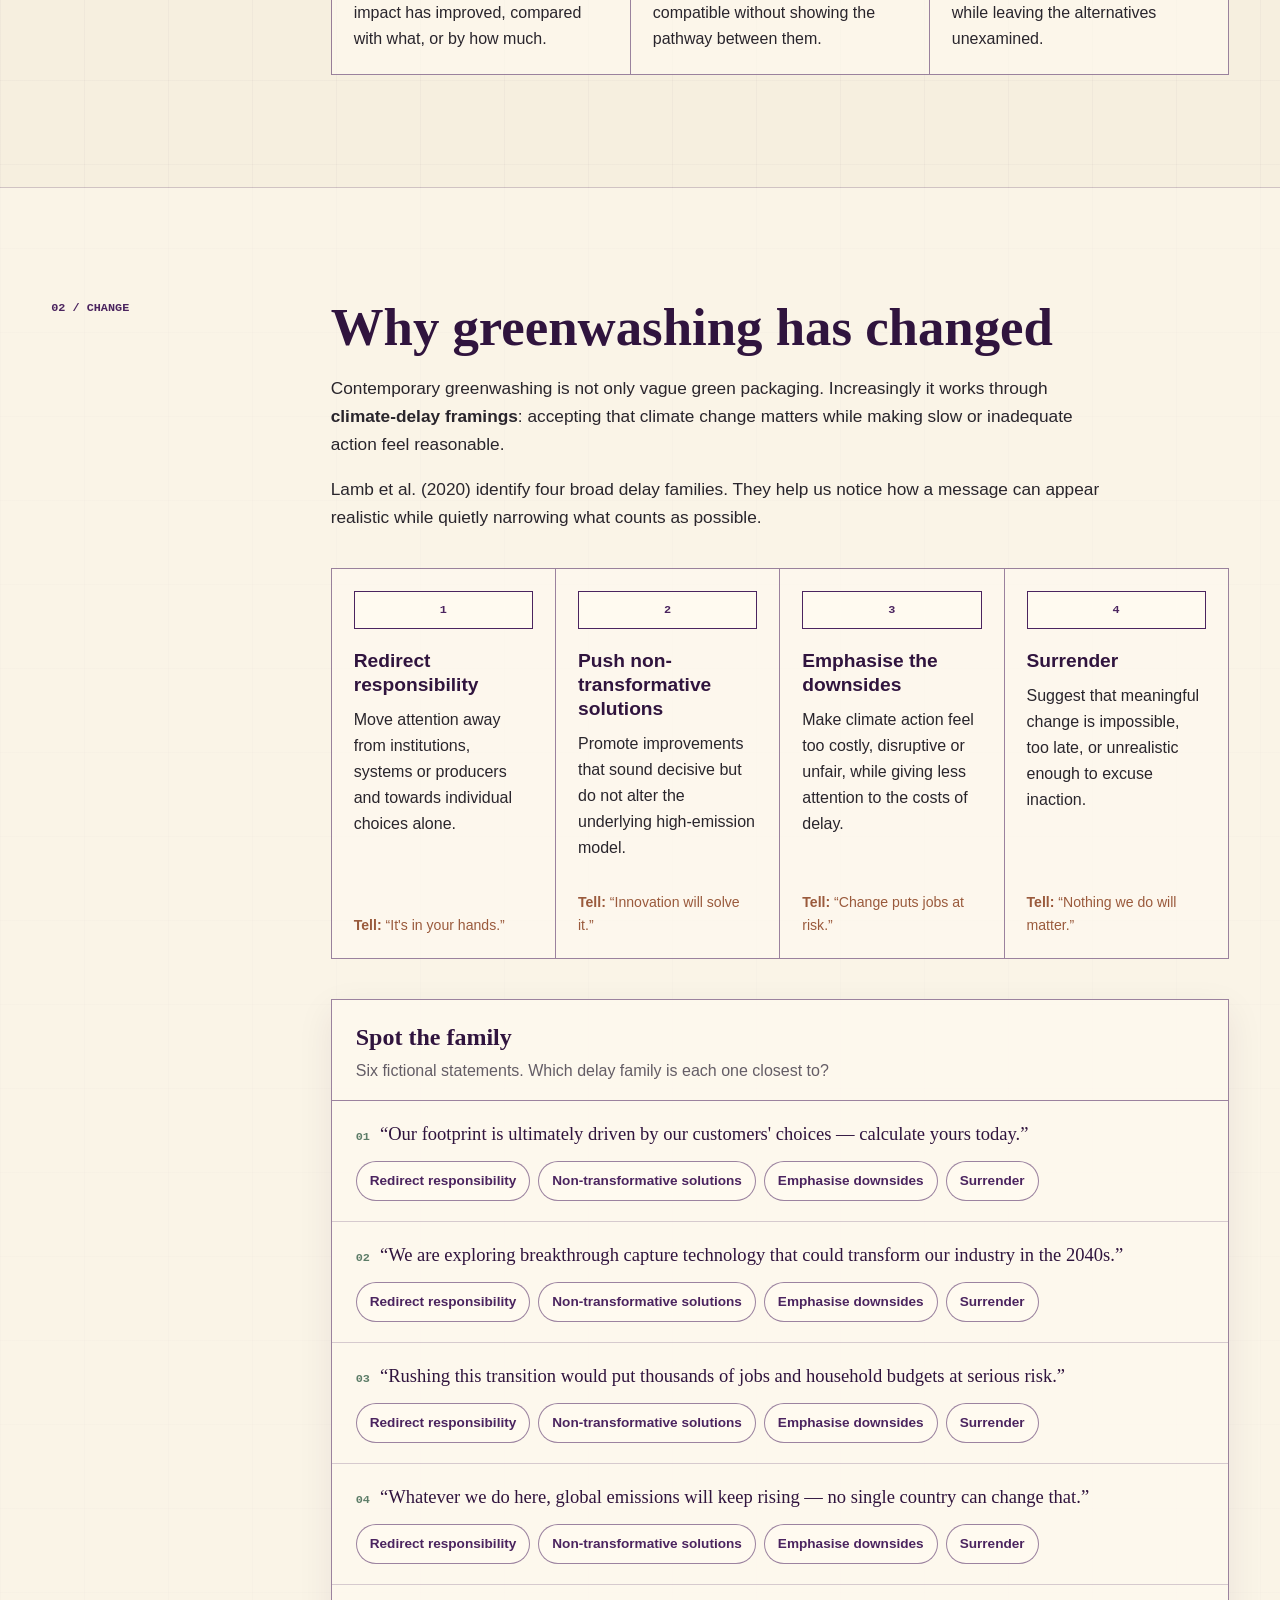
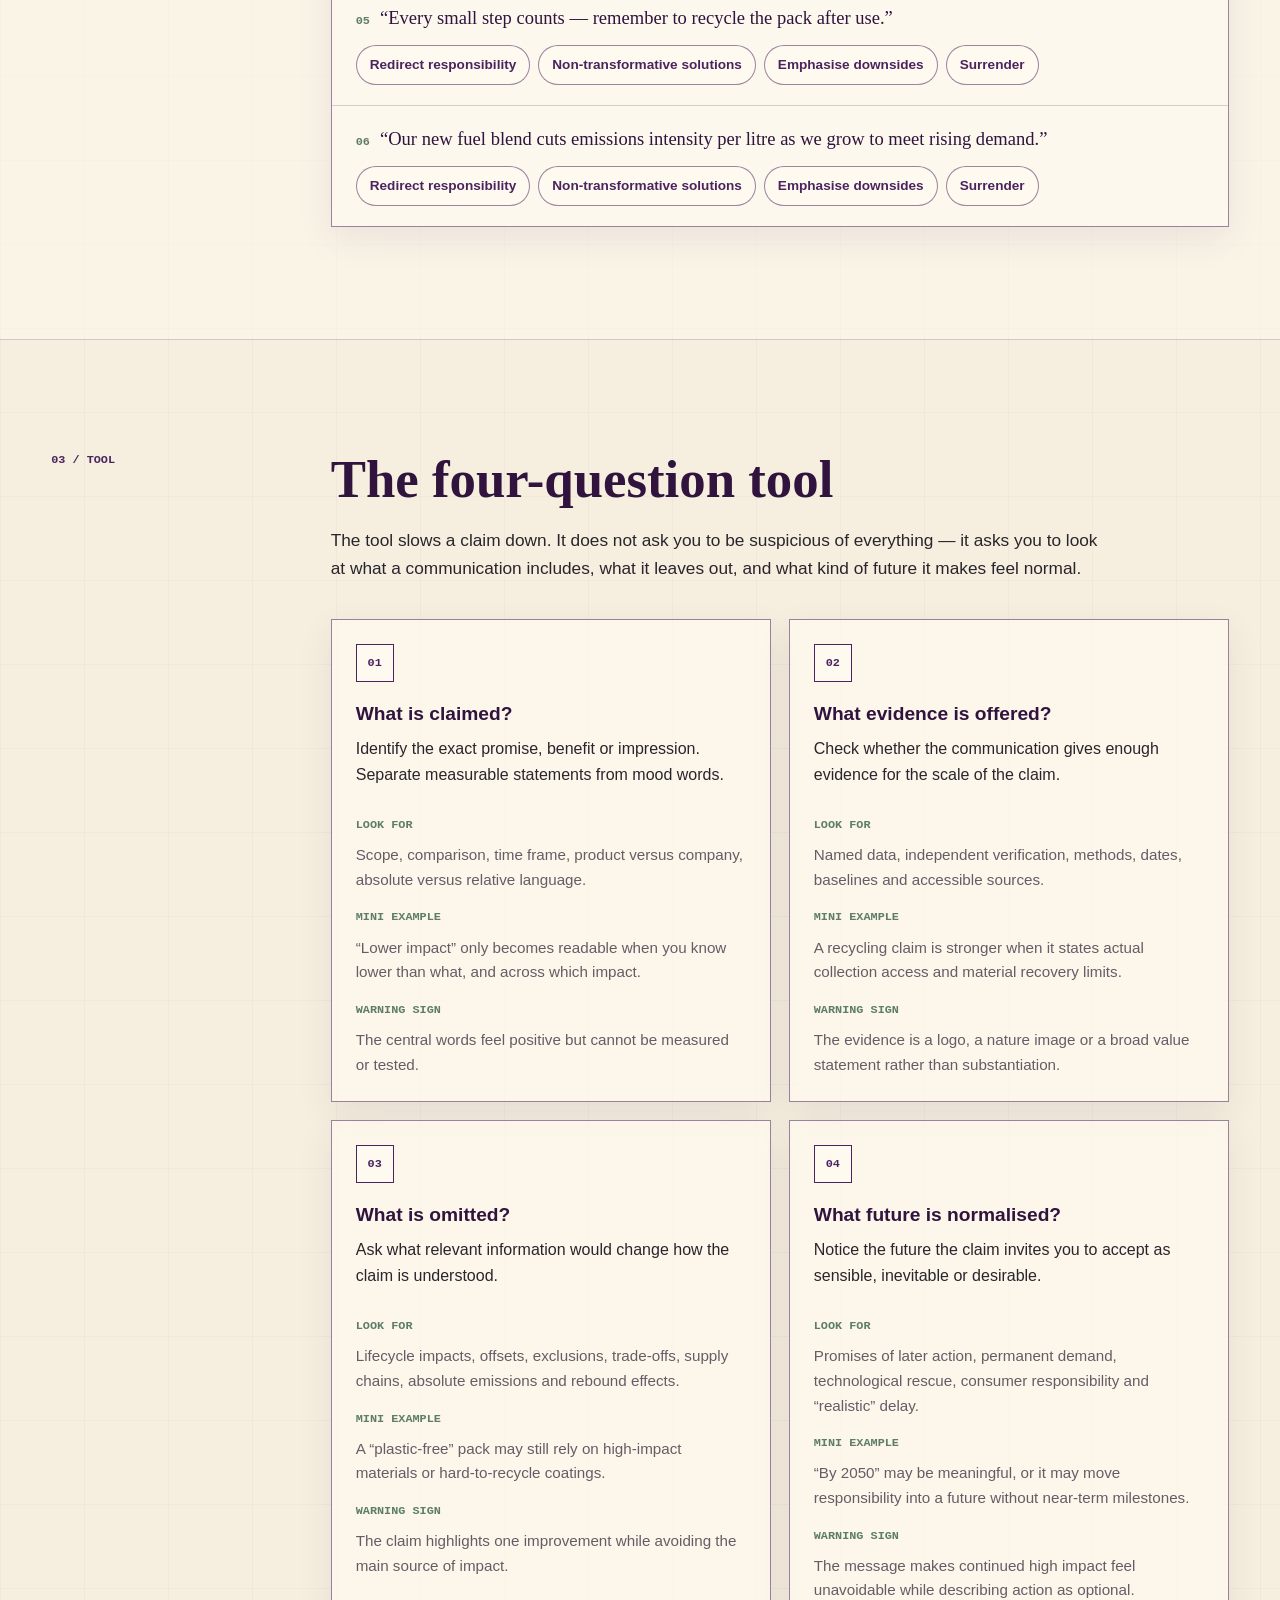
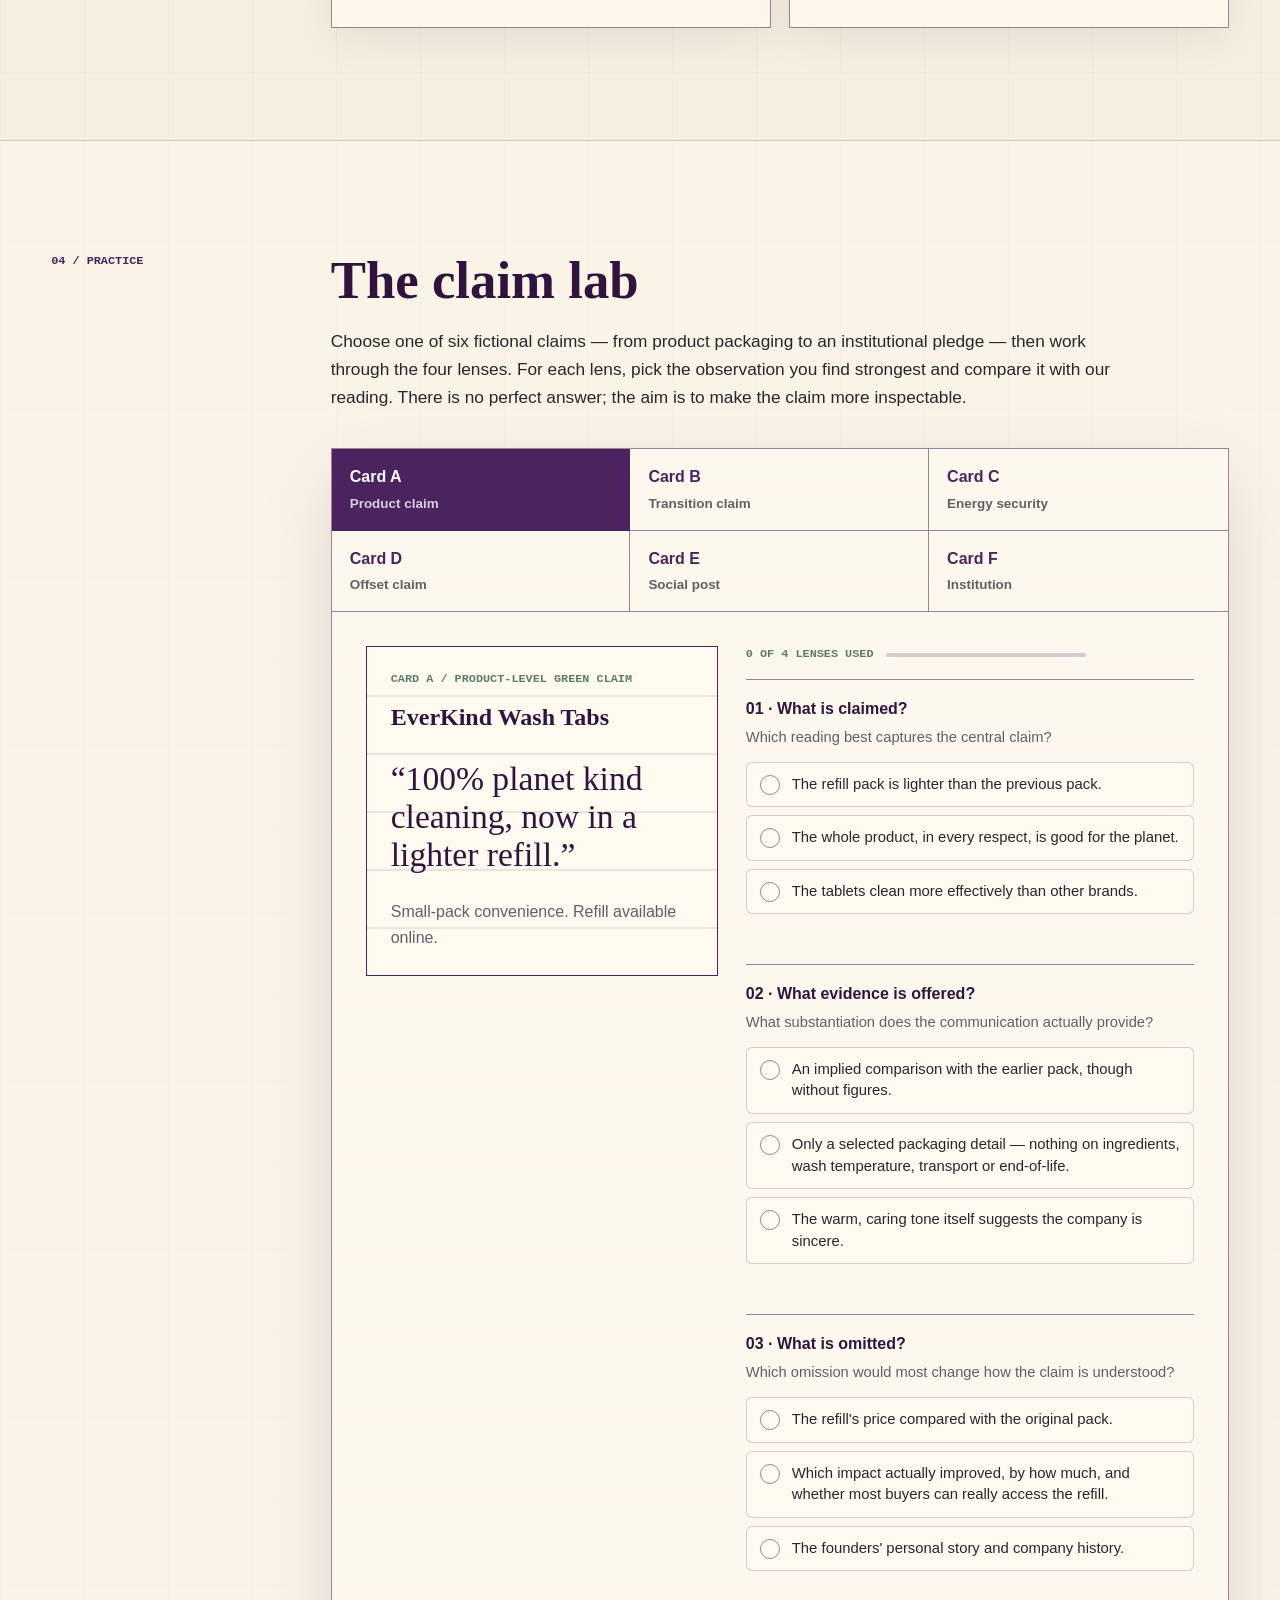
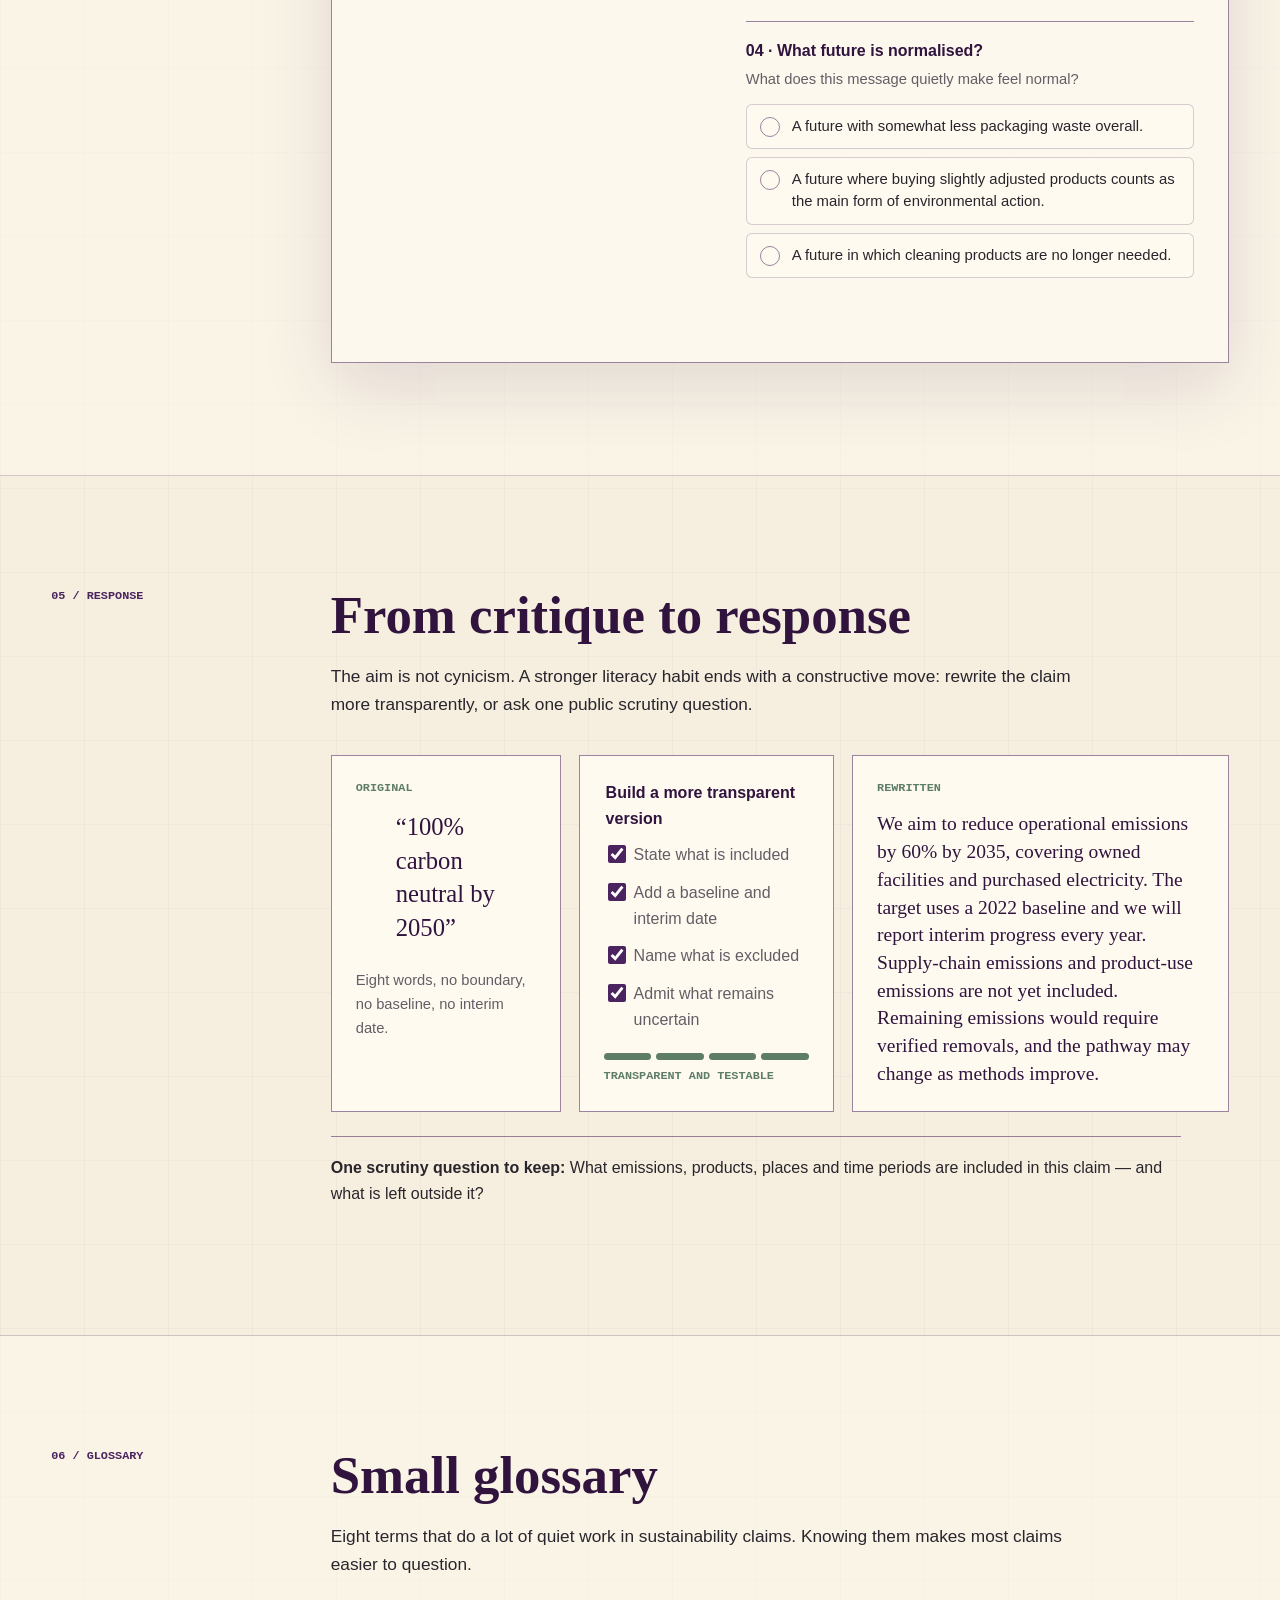
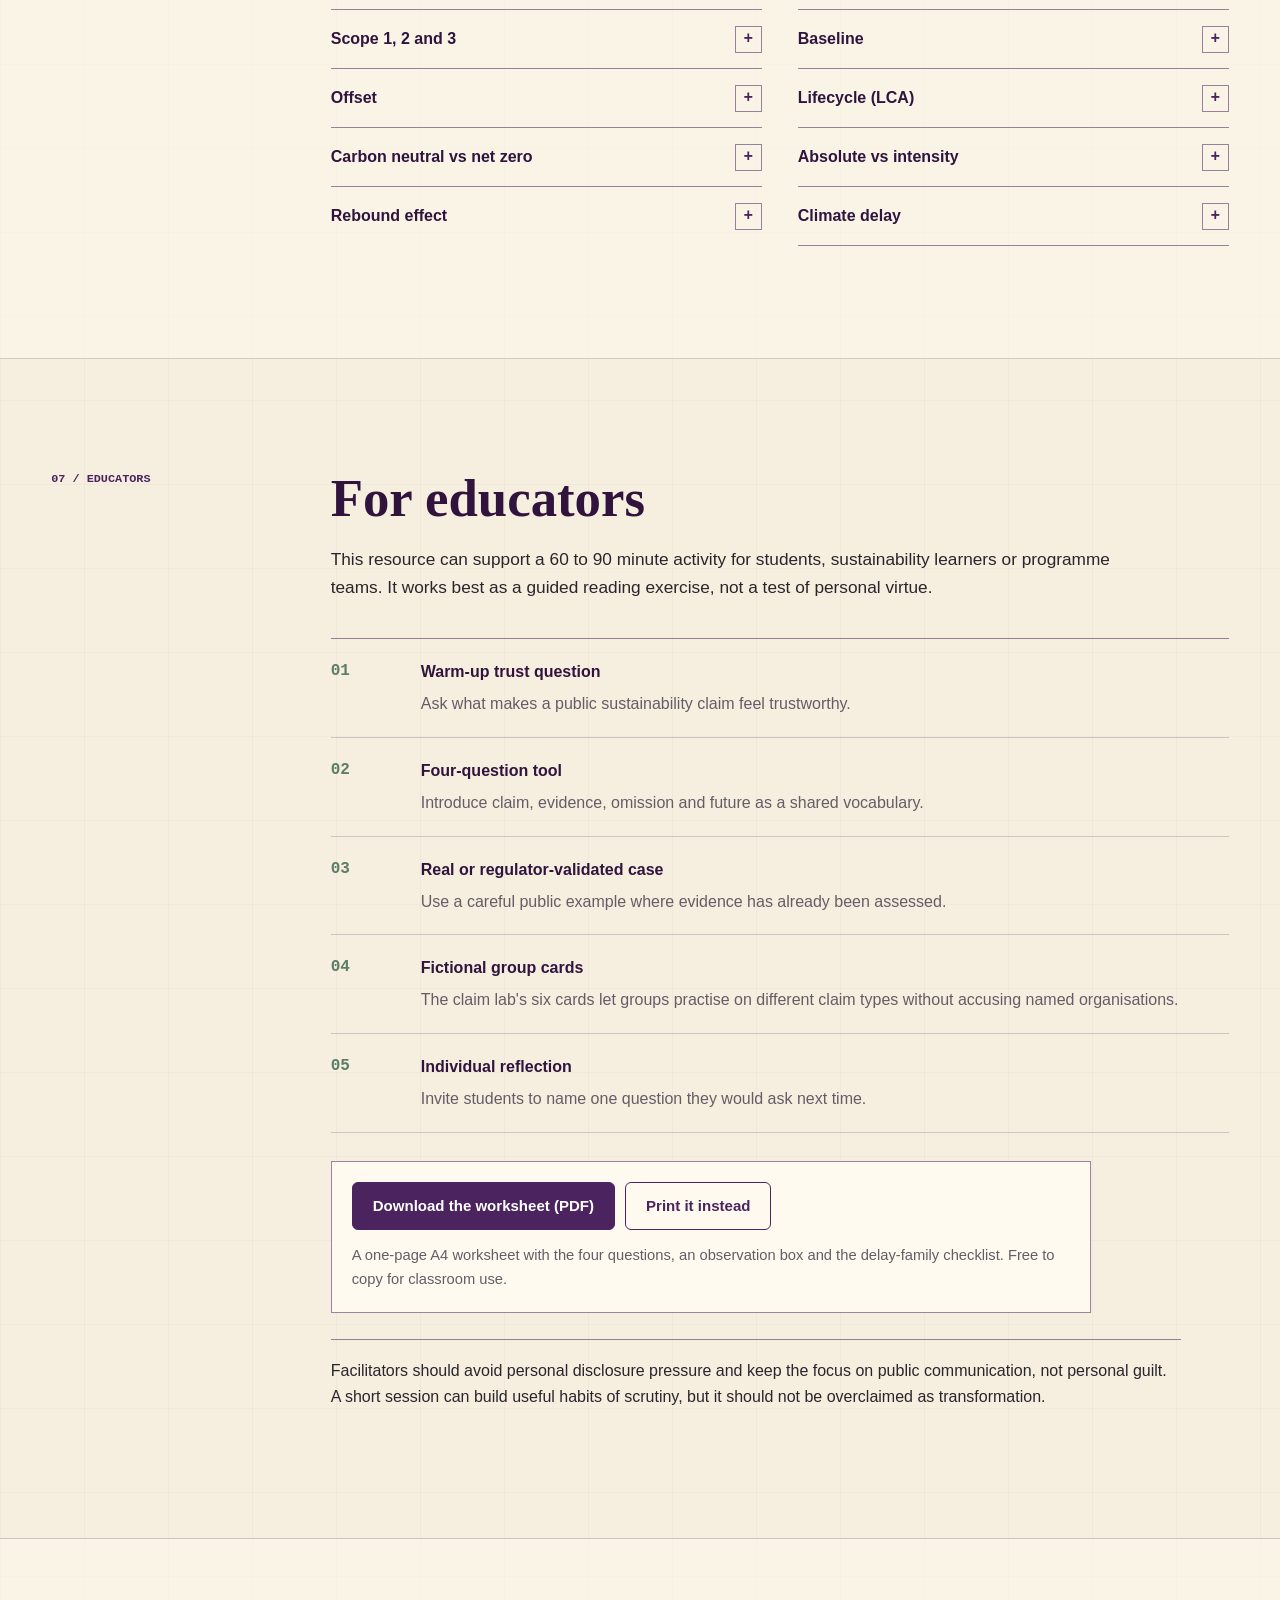
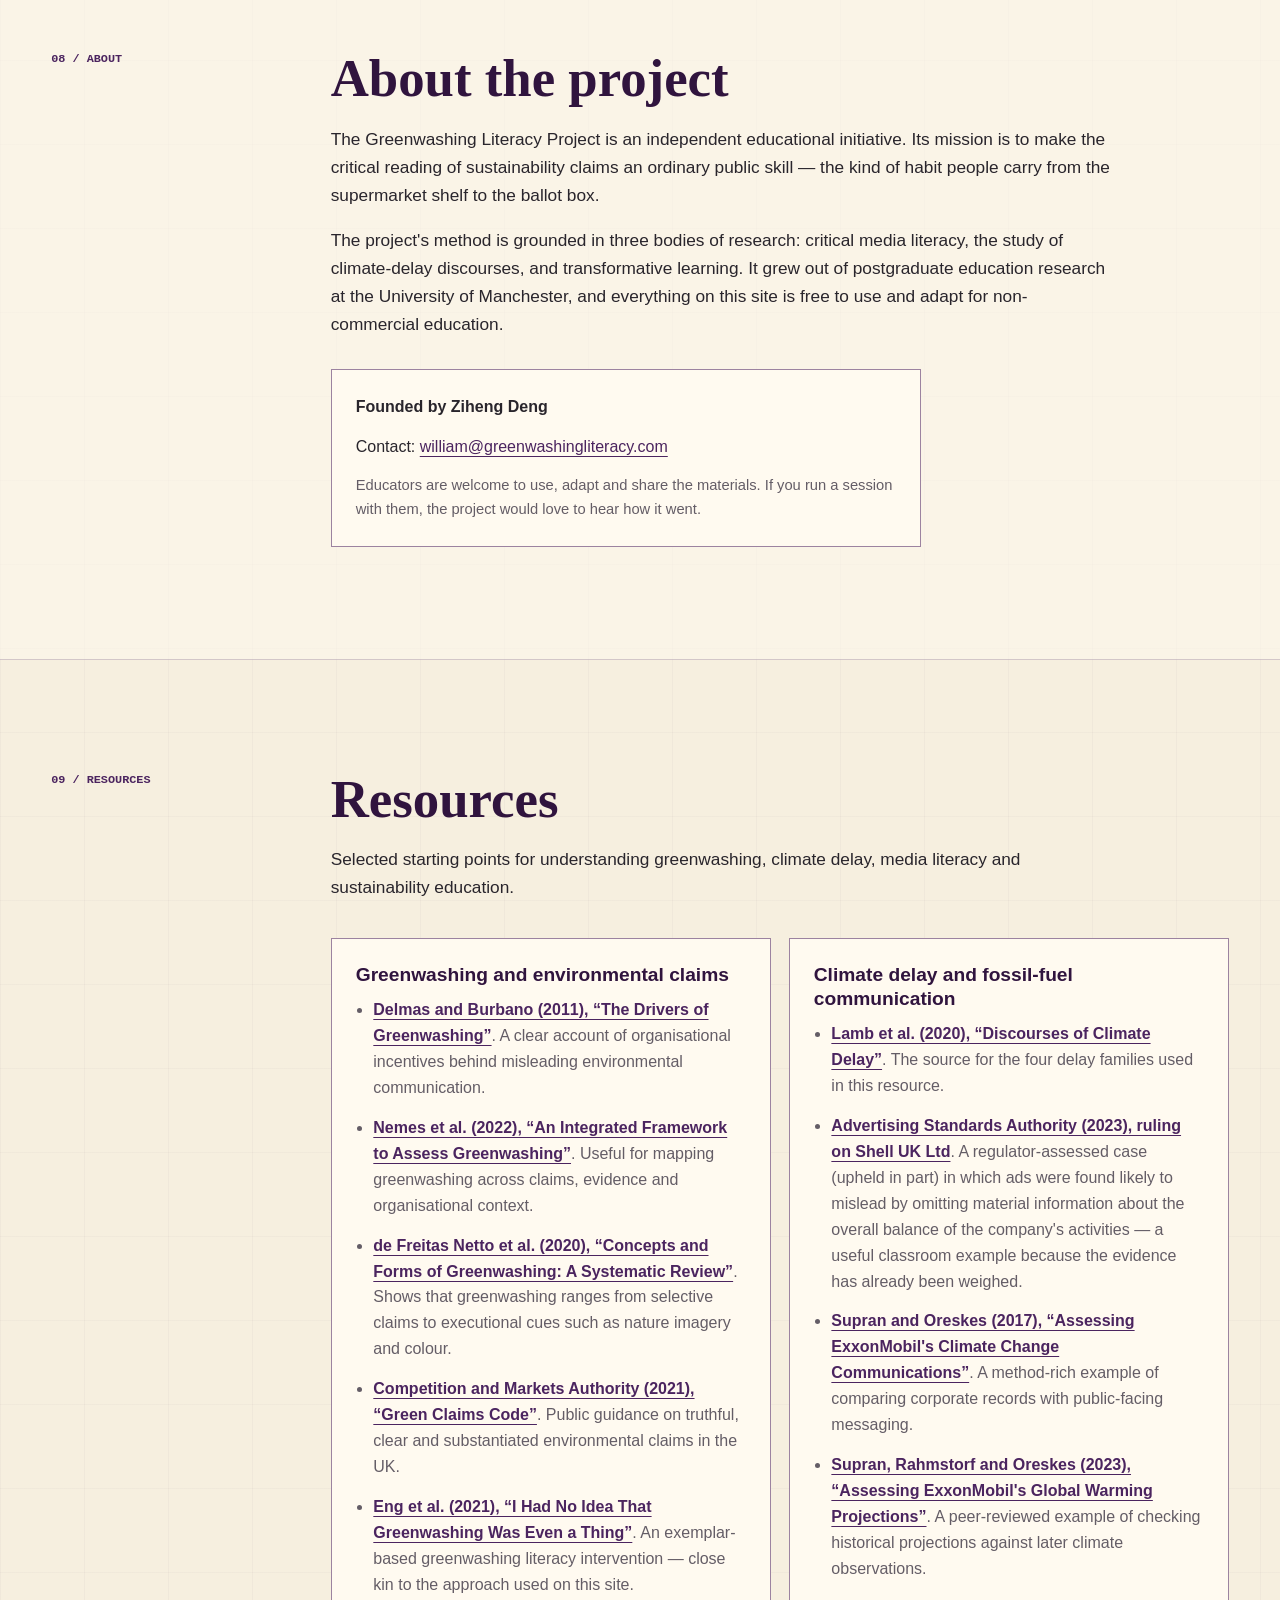
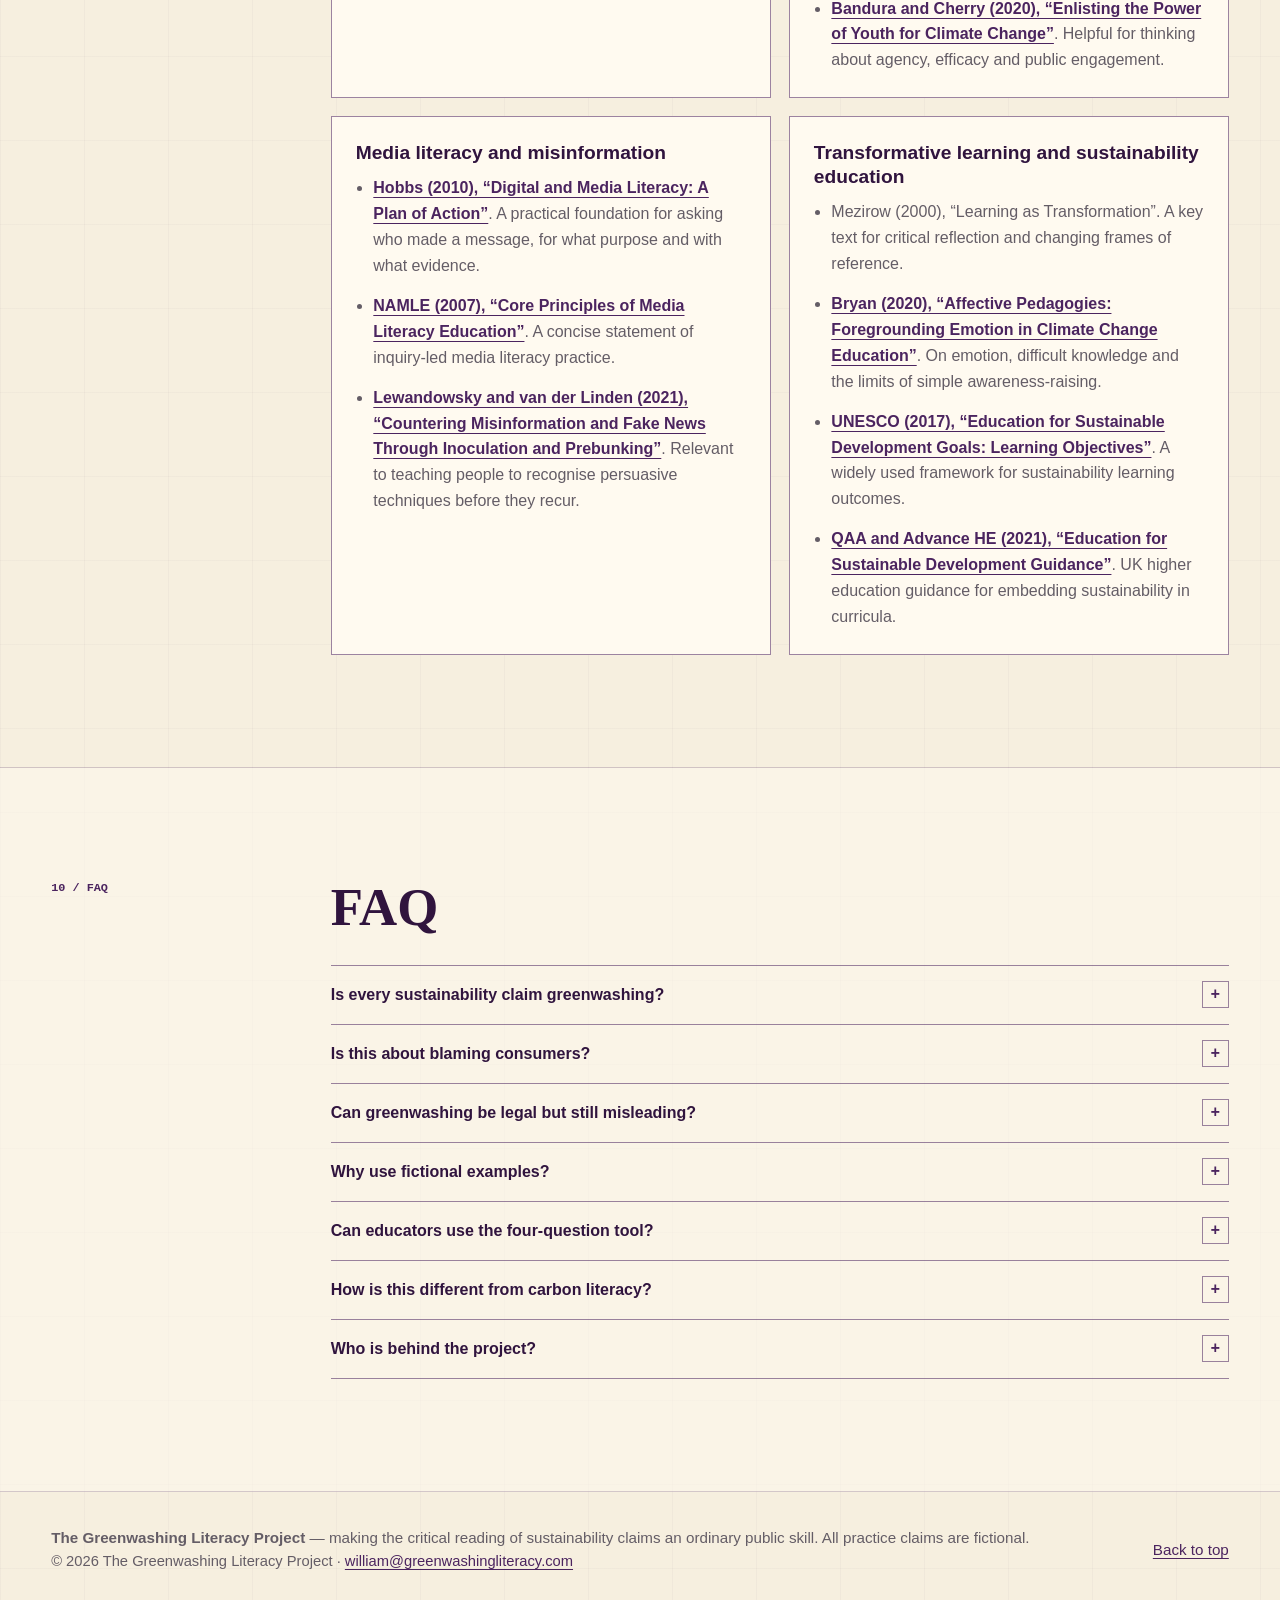
==== commit 8a78e92c: "Quality pass: quiz completion summary, verified reference links, copy and a11y refinements" ====
--- a/index.html
+++ b/index.html
@@ -17,7 +17,7 @@
   <title>The Greenwashing Literacy Project</title>
   <link rel="icon" href="data:image/svg+xml,%3Csvg xmlns=%22http://www.w3.org/2000/svg%22 viewBox=%220 0 64 64%22%3E%3Crect width=%2264%22 height=%2264%22 fill=%22%23fffaf0%22/%3E%3Cg stroke=%22%2330143e%22 stroke-width=%224%22 fill=%22none%22%3E%3Crect x=%229%22 y=%229%22 width=%2218%22 height=%2218%22/%3E%3Crect x=%2237%22 y=%229%22 width=%2218%22 height=%2218%22/%3E%3Crect x=%229%22 y=%2237%22 width=%2218%22 height=%2218%22/%3E%3C/g%3E%3Crect x=%2238%22 y=%2238%22 width=%2218%22 height=%2218%22 fill=%22%235d7d68%22 transform=%22rotate(8 47 47)%22/%3E%3C/svg%3E">
   <link rel="apple-touch-icon" href="/apple-touch-icon.png">
-  <link rel="stylesheet" href="styles.css?v=9">
+  <link rel="stylesheet" href="styles.css?v=10">
   <script type="application/ld+json">
   {
     "@context": "https://schema.org",
@@ -26,6 +26,7 @@
         "@type": "Organization",
         "name": "The Greenwashing Literacy Project",
         "url": "https://greenwashingliteracy.com",
+        "logo": "https://greenwashingliteracy.com/apple-touch-icon.png",
         "email": "william@greenwashingliteracy.com",
         "founder": { "@type": "Person", "name": "Ziheng Deng" },
         "description": "A free educational initiative that helps people read sustainability claims, climate-delay framings and green communication more critically."
@@ -71,7 +72,7 @@
     <!-- ============ HERO ============ -->
     <section class="hero section-band" id="top" aria-labelledby="hero-title">
       <div class="hero-copy">
-        <p class="hero-kicker">The Greenwashing Literacy Project</p>
+        <p class="hero-kicker">An independent educational initiative</p>
         <h1 id="hero-title">Read the claim before it reads you.</h1>
         <p class="hero-definition"><strong>Greenwashing literacy:</strong> the ability to recognise a misleading sustainability claim, reason about its evidence and omissions, and respond constructively.</p>
         <p class="hero-subheading">The project exists to make that ability ordinary — at the supermarket shelf, in the seminar room, and in front of an annual report.</p>
@@ -83,10 +84,10 @@
       </div>
 
       <figure class="evidence-desk" aria-labelledby="hero-visual-title">
-        <figcaption id="hero-visual-title">Specimen 03 · fictional claim under inspection</figcaption>
+        <figcaption id="hero-visual-title">Specimen 01 · fictional claim under inspection</figcaption>
         <div class="claim-specimen hero-specimen">
           <div class="specimen-topline">
-            <span>Specimen claim 03</span>
+            <span>Specimen claim 01</span>
             <span>Public communication</span>
           </div>
           <blockquote>&ldquo;<span class="spec-part" data-part="claim">100% planet kind</span> cleaning, now in a <span class="spec-part" data-part="evidence">lighter refill</span>.&rdquo;</blockquote>
@@ -281,7 +282,7 @@
         <div class="section-kicker">04 / Practice</div>
         <div class="section-content">
           <h2 id="lab-title" class="reveal">The claim lab</h2>
-          <p class="section-intro reveal">Choose a fictional claim, then work through the four lenses. For each lens, pick the observation you find strongest — then compare it with our reading. There is no perfect answer; the aim is to make the claim more inspectable.</p>
+          <p class="section-intro reveal">Choose one of six fictional claims — from product packaging to an institutional pledge — then work through the four lenses. For each lens, pick the observation you find strongest and compare it with our reading. There is no perfect answer; the aim is to make the claim more inspectable.</p>
 
           <div class="lab-shell reveal" data-lab>
             <div class="lab-tabs" role="tablist" aria-label="Fictional claim cards" data-lab-tabs></div>
@@ -385,7 +386,7 @@
             <li><span>Warm-up trust question</span><p>Ask what makes a public sustainability claim feel trustworthy.</p></li>
             <li><span>Four-question tool</span><p>Introduce claim, evidence, omission and future as a shared vocabulary.</p></li>
             <li><span>Real or regulator-validated case</span><p>Use a careful public example where evidence has already been assessed.</p></li>
-            <li><span>Fictional group cards</span><p>Let groups practise without accusing named organisations.</p></li>
+            <li><span>Fictional group cards</span><p>The claim lab's six cards let groups practise on different claim types without accusing named organisations.</p></li>
             <li><span>Individual reflection</span><p>Invite students to name one question they would ask next time.</p></li>
           </ol>
           <div class="educator-actions reveal">
@@ -433,7 +434,7 @@
                 <li><a href="https://www.mdpi.com/2071-1050/14/8/4431">Nemes et al. (2022), &ldquo;An Integrated Framework to Assess Greenwashing&rdquo;</a>. Useful for mapping greenwashing across claims, evidence and organisational context.</li>
                 <li><a href="https://doi.org/10.1186/s12302-020-0300-3">de Freitas Netto et al. (2020), &ldquo;Concepts and Forms of Greenwashing: A Systematic Review&rdquo;</a>. Shows that greenwashing ranges from selective claims to executional cues such as nature imagery and colour.</li>
                 <li><a href="https://www.gov.uk/government/publications/green-claims-code-making-environmental-claims">Competition and Markets Authority (2021), &ldquo;Green Claims Code&rdquo;</a>. Public guidance on truthful, clear and substantiated environmental claims in the UK.</li>
-                <li>Eng et al. (2021). Reading on greenwashing, consumer trust and sustainability communication. Useful for connecting claim design with audience interpretation.</li>
+                <li><a href="https://doi.org/10.1080/13504622.2021.1976732">Eng et al. (2021), &ldquo;I Had No Idea That Greenwashing Was Even a Thing&rdquo;</a>. An exemplar-based greenwashing literacy intervention &mdash; close kin to the approach used on this site.</li>
               </ul>
             </article>
 
@@ -444,7 +445,7 @@
                 <li><a href="https://www.asa.org.uk/rulings/shell-uk-ltd-g22-1170842-shell-uk-ltd.html">Advertising Standards Authority (2023), ruling on Shell UK Ltd</a>. A regulator-assessed case (upheld in part) in which ads were found likely to mislead by omitting material information about the overall balance of the company's activities &mdash; a useful classroom example because the evidence has already been weighed.</li>
                 <li><a href="https://doi.org/10.1088/1748-9326/aa815f">Supran and Oreskes (2017), &ldquo;Assessing ExxonMobil's Climate Change Communications&rdquo;</a>. A method-rich example of comparing corporate records with public-facing messaging.</li>
                 <li><a href="https://doi.org/10.1126/science.abk0063">Supran, Rahmstorf and Oreskes (2023), &ldquo;Assessing ExxonMobil's Global Warming Projections&rdquo;</a>. A peer-reviewed example of checking historical projections against later climate observations.</li>
-                <li>Bandura and Cherry (2020), &ldquo;Enlisting the Power of Youth for Climate Change&rdquo;. Helpful for thinking about agency, efficacy and public engagement.</li>
+                <li><a href="https://doi.org/10.1037/amp0000512">Bandura and Cherry (2020), &ldquo;Enlisting the Power of Youth for Climate Change&rdquo;</a>. Helpful for thinking about agency, efficacy and public engagement.</li>
               </ul>
             </article>
 
@@ -461,7 +462,7 @@
               <h3>Transformative learning and sustainability education</h3>
               <ul>
                 <li>Mezirow (2000), &ldquo;Learning as Transformation&rdquo;. A key text for critical reflection and changing frames of reference.</li>
-                <li>Bryan (2020). Climate change education work on emotion, difficult knowledge and the limits of simple awareness-raising.</li>
+                <li><a href="https://www.developmenteducationreview.com/issue/issue-30/affective-pedagogies-foregrounding-emotion-climate-change-education">Bryan (2020), &ldquo;Affective Pedagogies: Foregrounding Emotion in Climate Change Education&rdquo;</a>. On emotion, difficult knowledge and the limits of simple awareness-raising.</li>
                 <li><a href="https://unesdoc.unesco.org/ark:/48223/pf0000247444">UNESCO (2017), &ldquo;Education for Sustainable Development Goals: Learning Objectives&rdquo;</a>. A widely used framework for sustainability learning outcomes.</li>
                 <li><a href="https://www.qaa.ac.uk/the-quality-code/education-for-sustainable-development">QAA and Advance HE (2021), &ldquo;Education for Sustainable Development Guidance&rdquo;</a>. UK higher education guidance for embedding sustainability in curricula.</li>
               </ul>
@@ -547,6 +548,6 @@
     </footer>
   </section>
 
-  <script src="script.js?v=9"></script>
+  <script src="script.js?v=10"></script>
 </body>
 </html>
--- a/styles.css
+++ b/styles.css
@@ -834,8 +834,19 @@
   border-left-color: var(--rust);
 }
 
+.quiz-complete {
+  padding: 20px 24px 22px;
+  border-top: 1px solid var(--line-strong);
+  background: var(--surface-cool);
+}
+
+.quiz-complete p {
+  margin: 0 0 14px;
+  color: var(--sage-ink);
+}
+
 .quiz-reset {
-  margin: 18px 24px 22px;
+  margin: 0;
 }
 
 /* ============ Tool board ============ */
